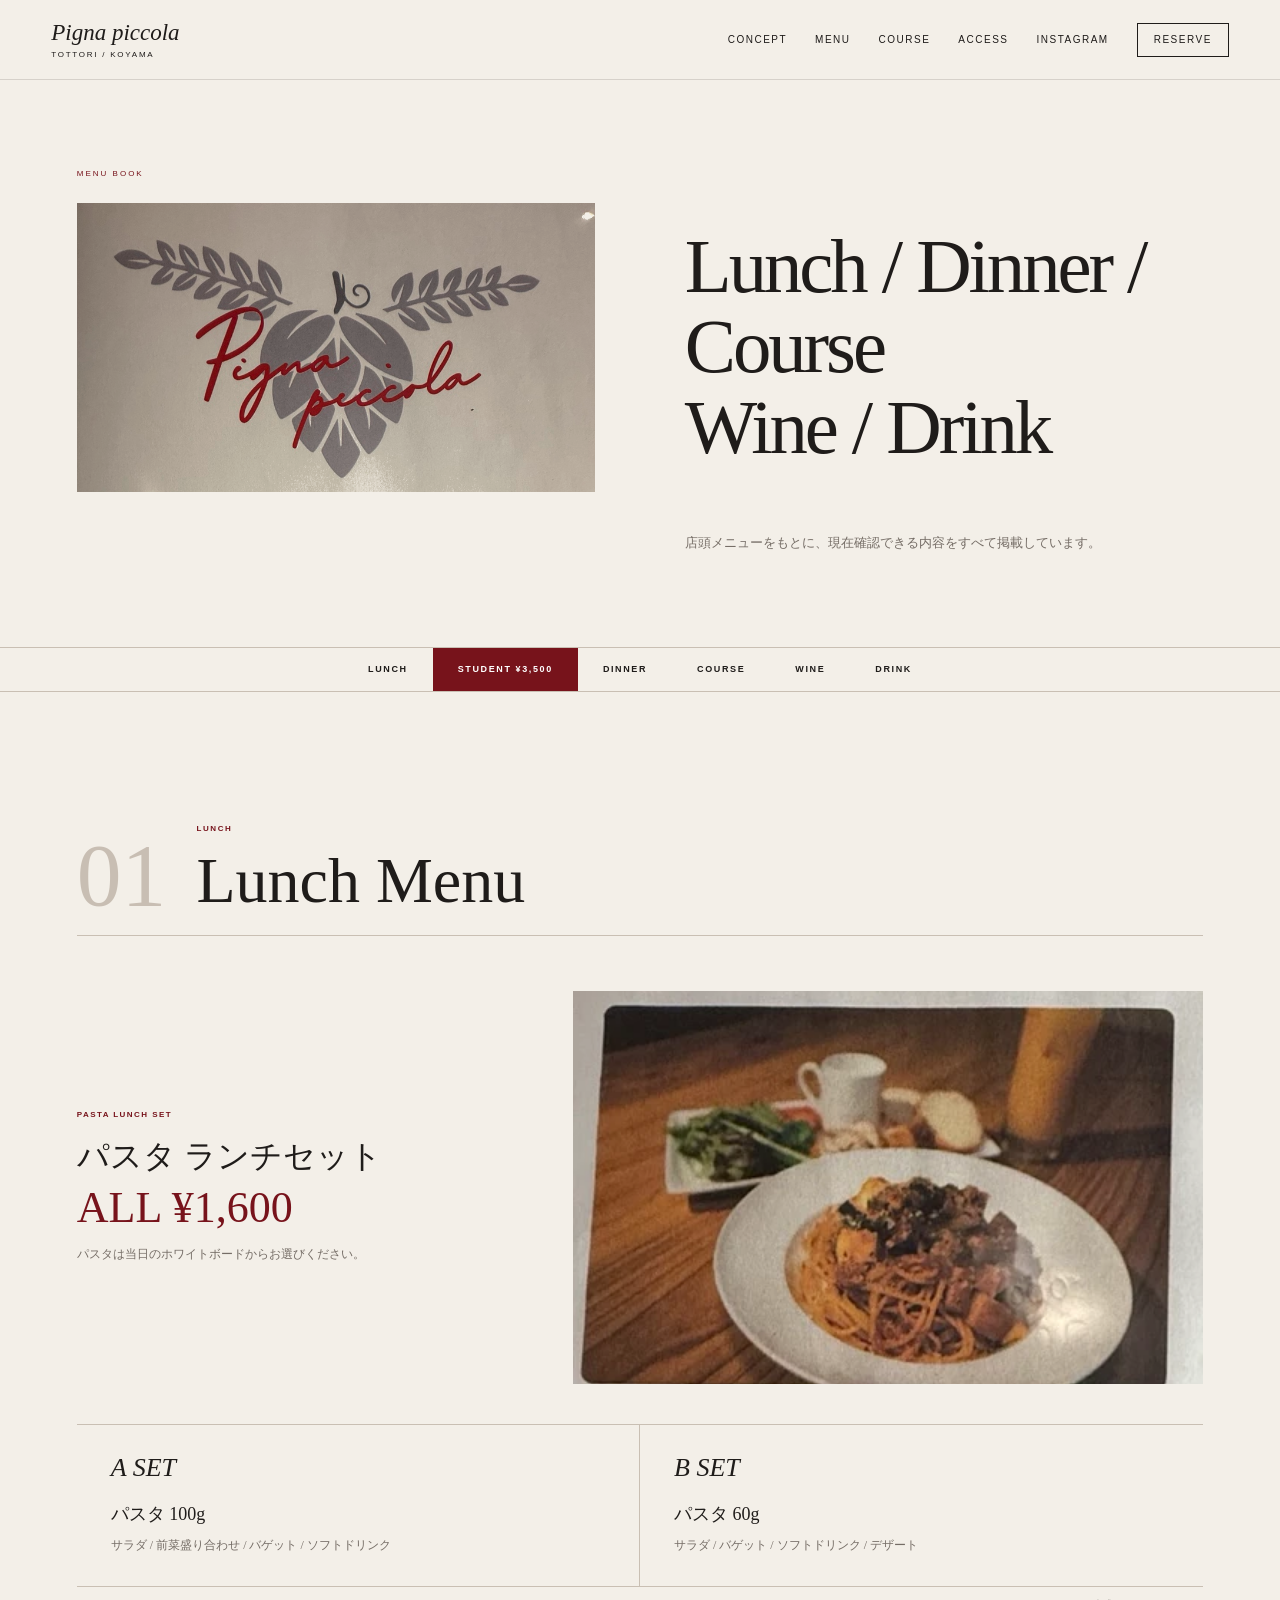
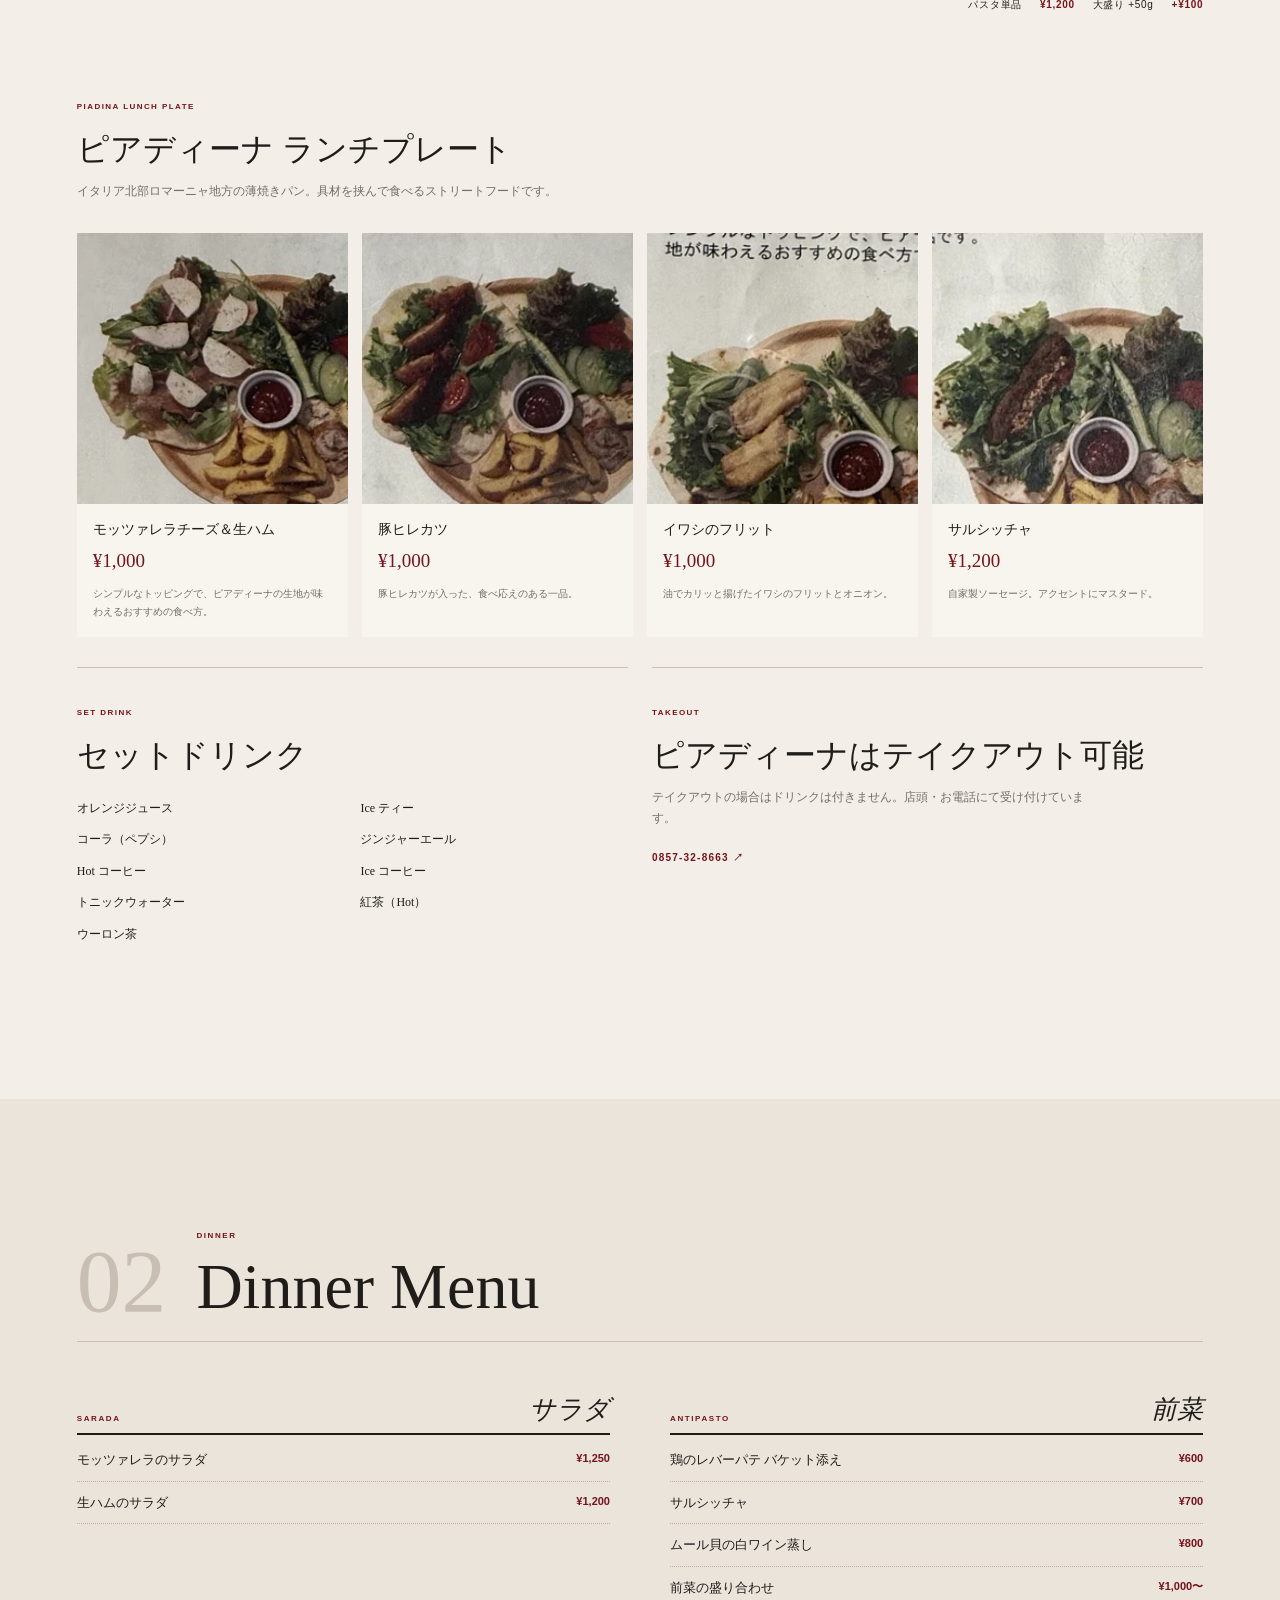
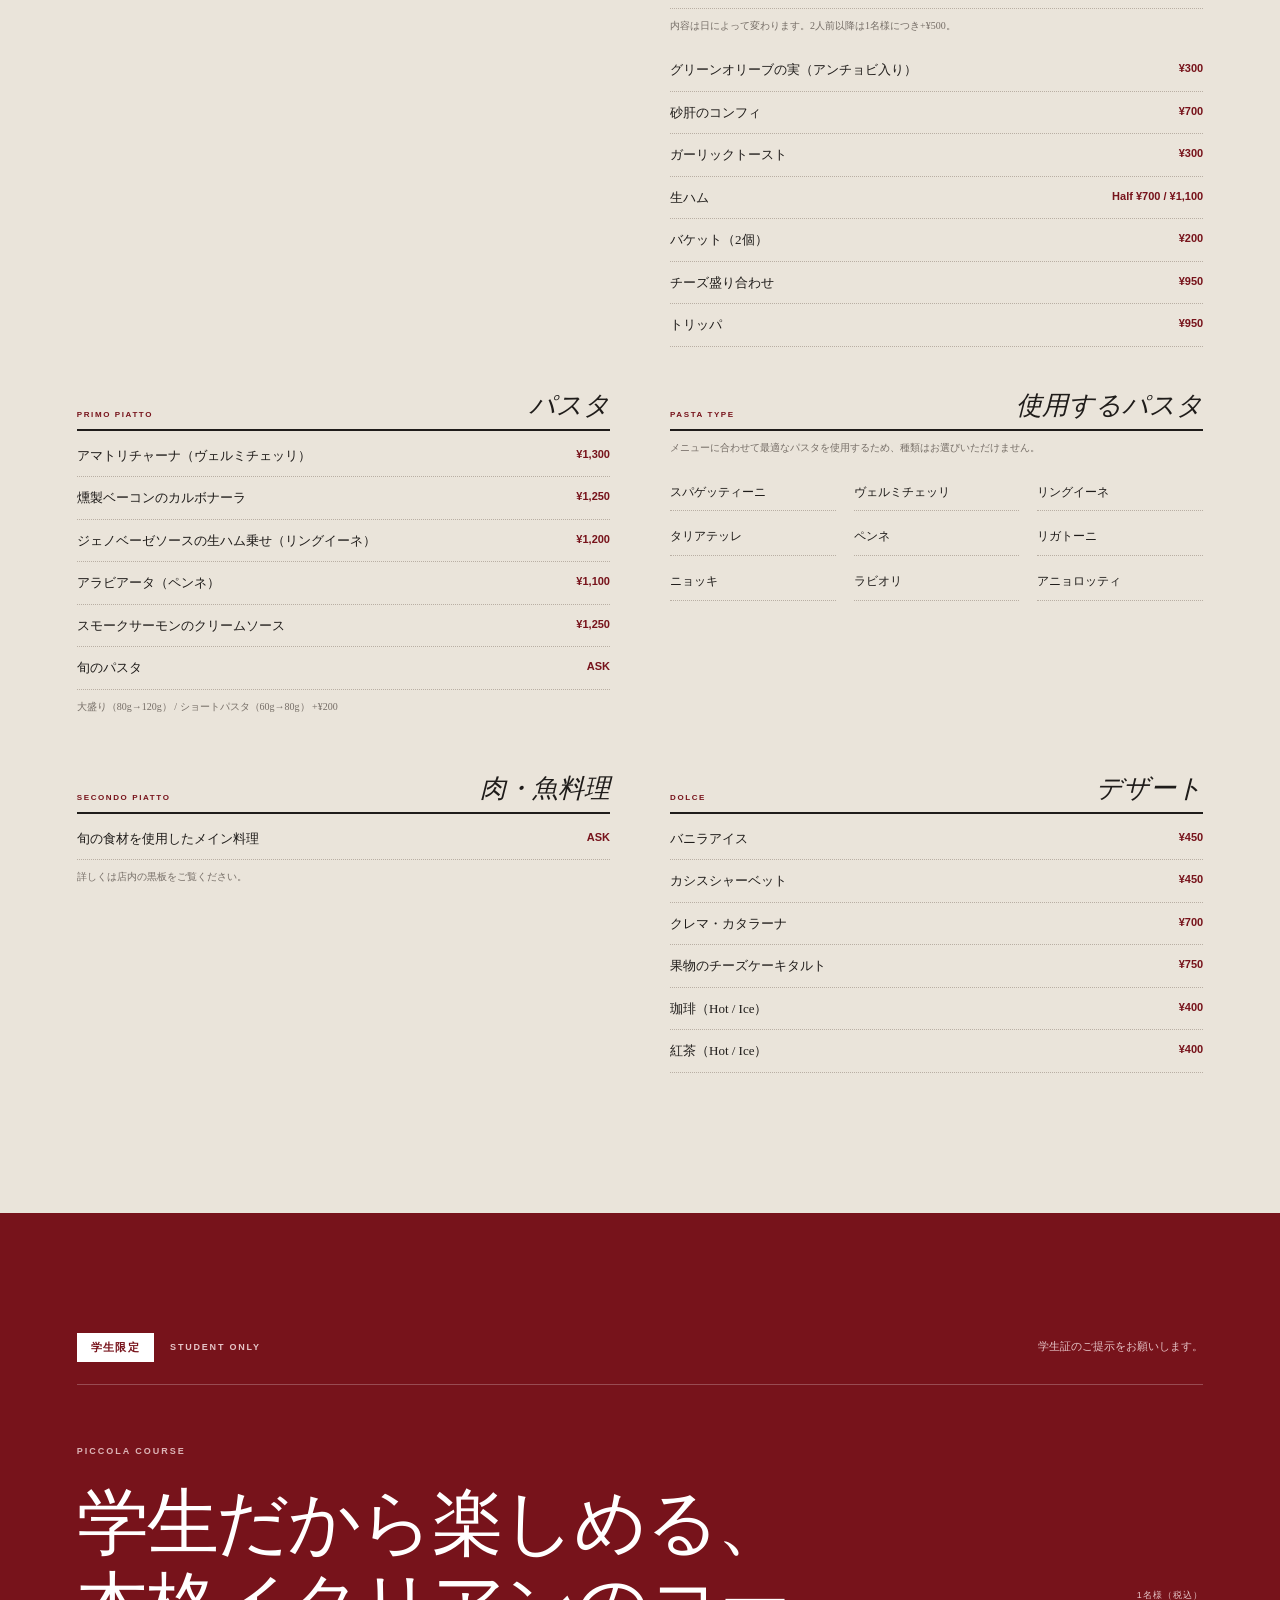
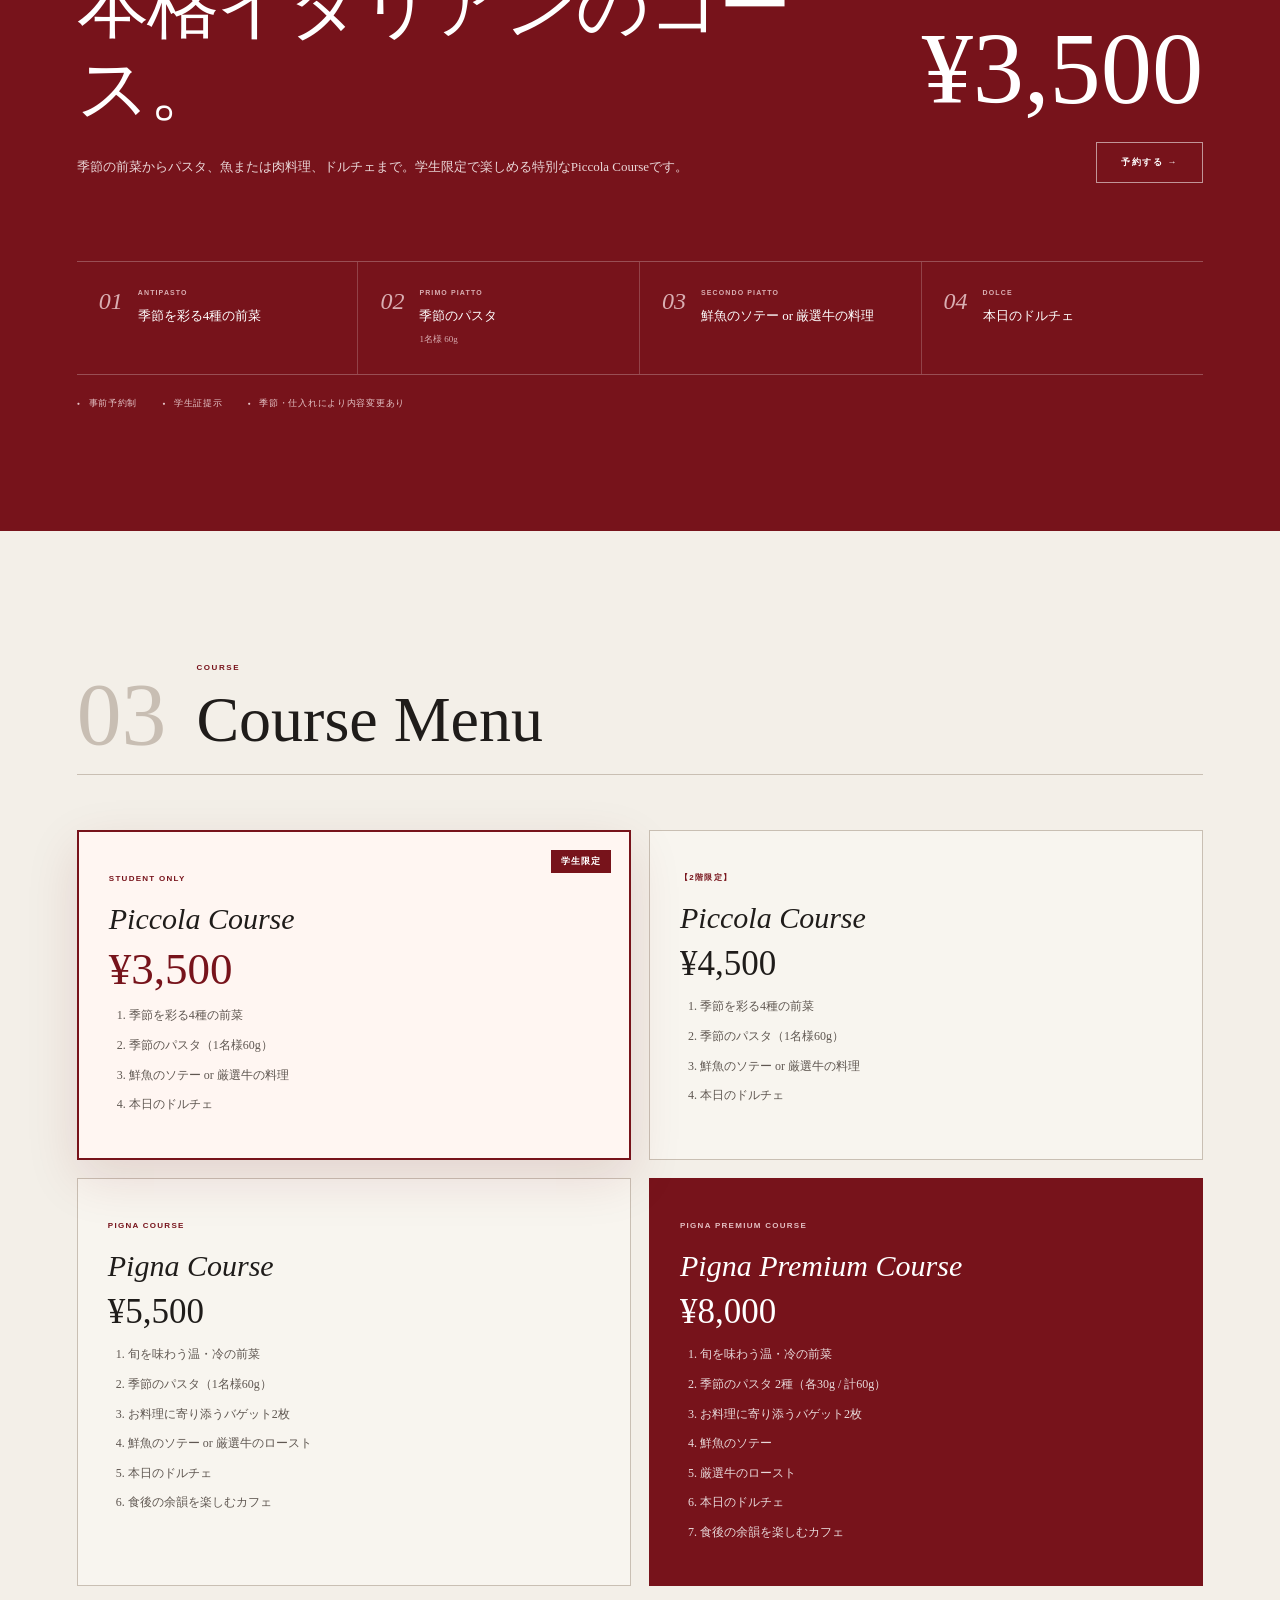
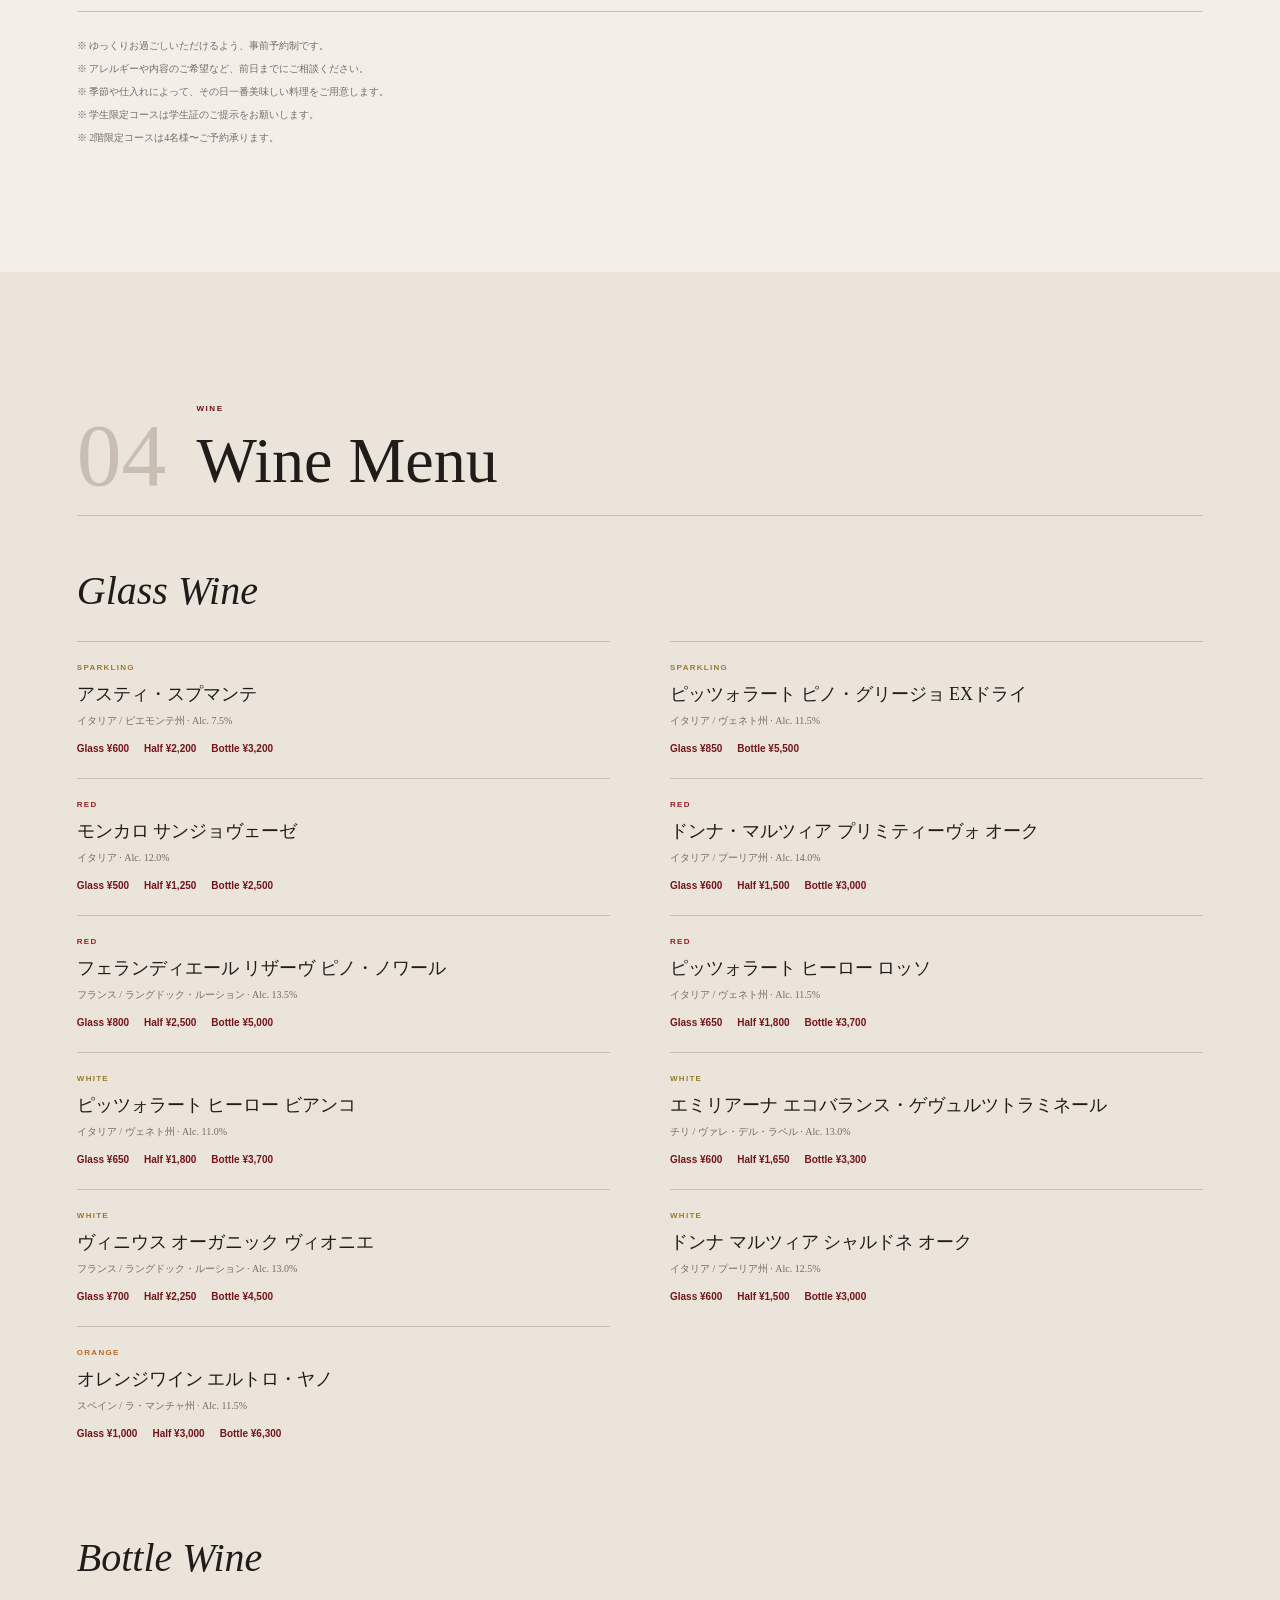
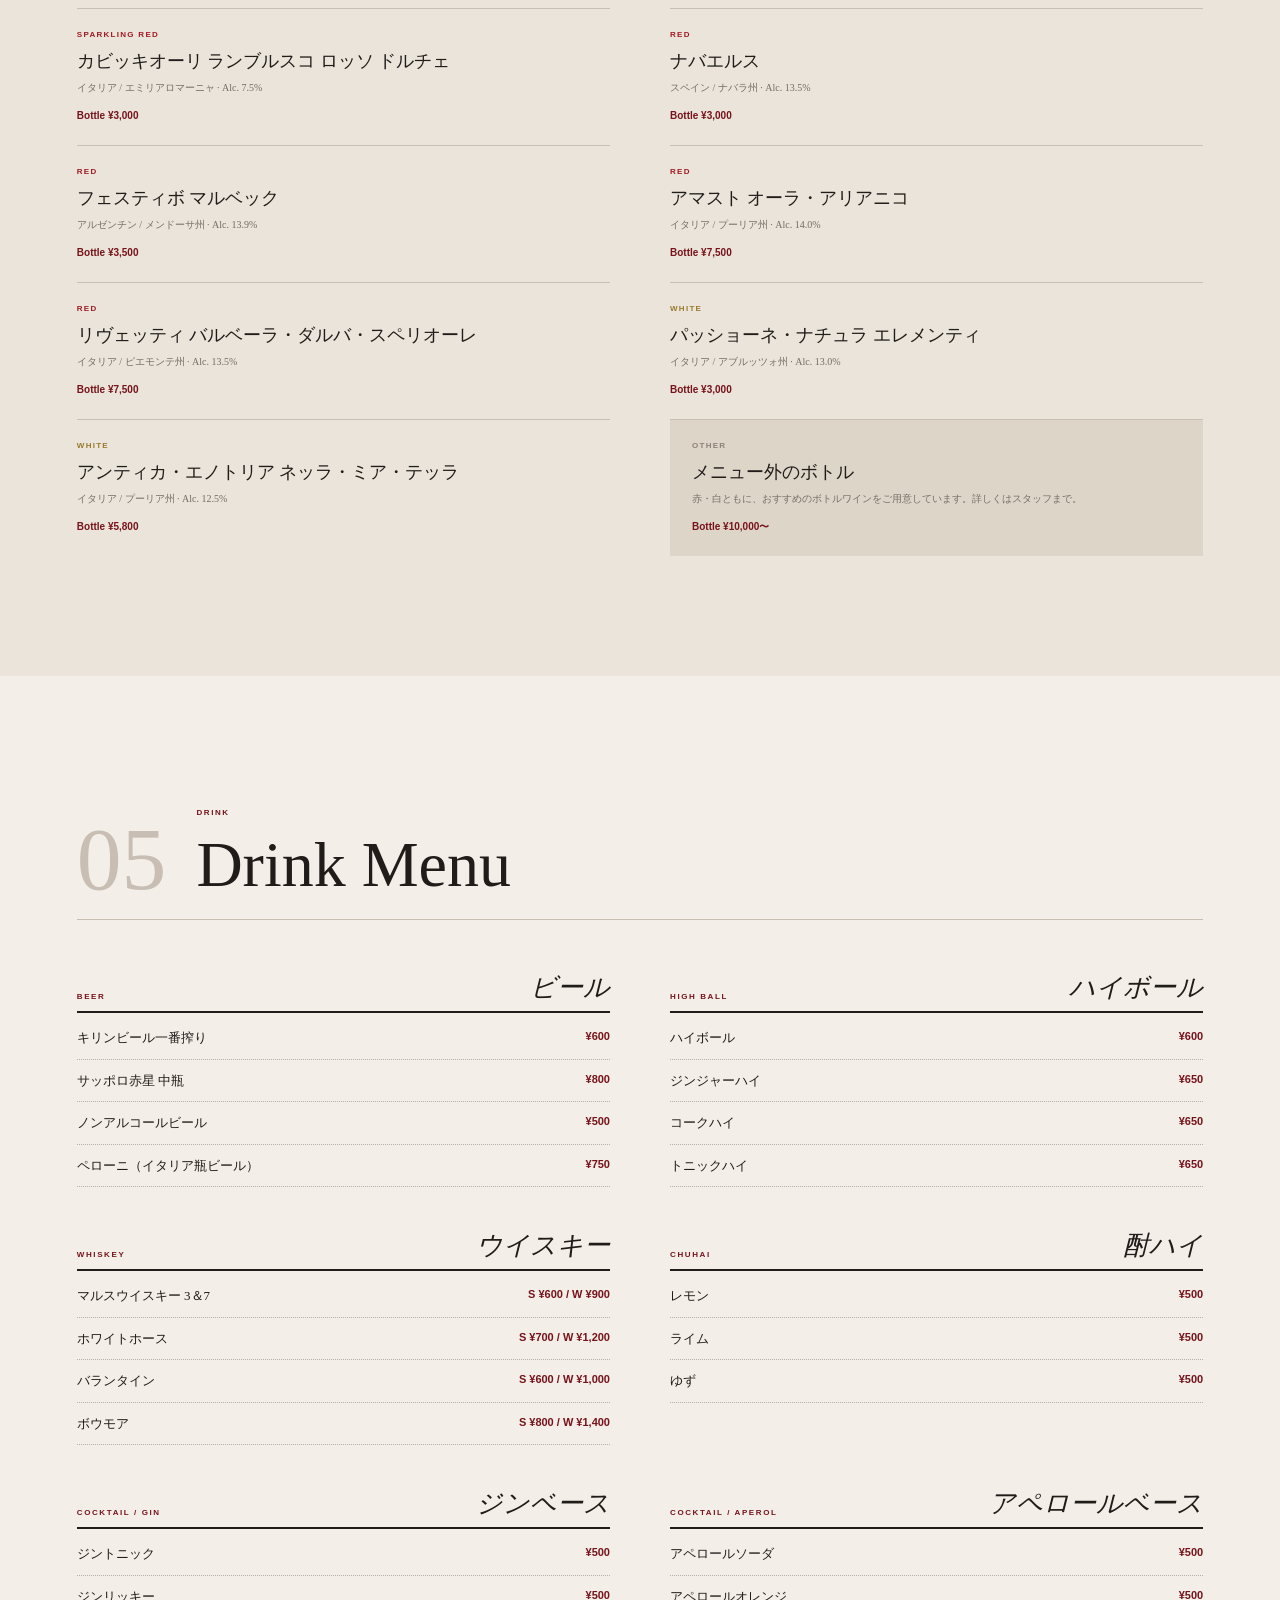
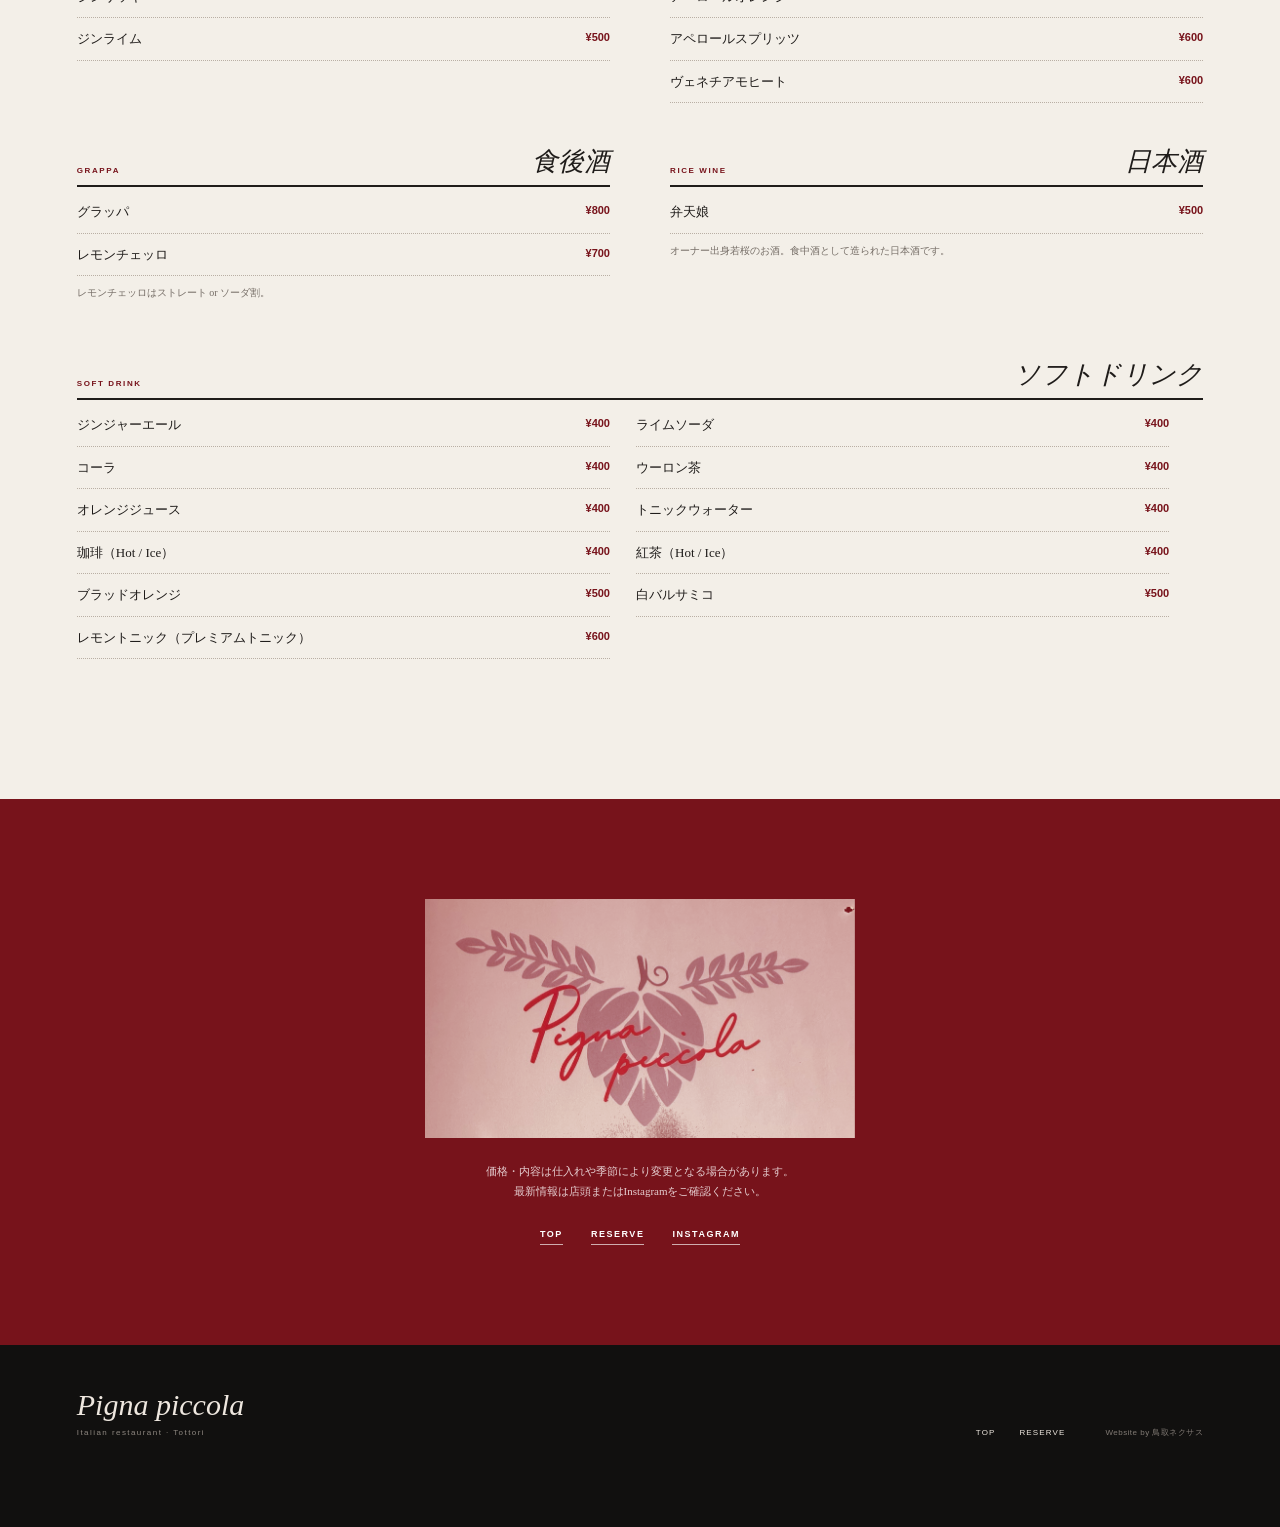
==== menu.html @ 195c4816 "学割協調" ====
<!doctype html>
<html lang="ja">
<head>
  <meta charset="utf-8">
  <meta name="viewport" content="width=device-width,initial-scale=1,viewport-fit=cover">
  <title>Menu｜Pigna piccola</title>
  <meta name="description" content="Pigna piccolaのランチ、ディナー、コース、ワイン、ドリンクメニュー。">
  <meta name="robots" content="noindex,nofollow">
  <meta name="theme-color" content="#f3efe8">
  <link rel="stylesheet" href="css/style.css">
</head>
<body class="menu-page">
  <header class="site-header solid" id="top">
    <a class="header-brand" href="index.html"><span>Pigna piccola</span><small>TOTTORI / KOYAMA</small></a>
    <button class="nav-toggle" type="button" aria-label="メニューを開く" aria-expanded="false"><span></span><span></span></button>
    <nav class="global-nav" aria-label="メインナビゲーション"><a href="index.html#concept">Concept</a><a href="menu.html">Menu</a><a href="index.html#course">Course</a><a href="index.html#access">Access</a><a href="https://www.instagram.com/pigna_piccola/" target="_blank" rel="noopener">Instagram</a><a class="nav-reserve" href="tel:0857328663">Reserve</a></nav>
  </header>

  <main>
    <section class="menu-hero">
      <div class="menu-hero-mark">MENU BOOK</div>
      <img src="images/logo-official.png" alt="Pigna piccola">
      <h1>Lunch / Dinner / Course<br>Wine / Drink</h1>
      <p>店頭メニューをもとに、現在確認できる内容をすべて掲載しています。</p>
    </section>

    <nav class="menu-jump" aria-label="メニュー内ナビゲーション">
      <a href="#lunch">Lunch</a><a href="#student-course" class="student-jump">Student ¥3,500</a><a href="#dinner">Dinner</a><a href="#course">Course</a><a href="#wine">Wine</a><a href="#drink">Drink</a>
    </nav>

    <section class="full-menu section" id="lunch">
      <div class="menu-section-title"><span>01</span><div><small>LUNCH</small><h2>Lunch Menu</h2></div></div>

      <div class="menu-feature split reveal">
        <div class="menu-feature-copy"><small>PASTA LUNCH SET</small><h3>パスタ ランチセット</h3><strong class="big-price">ALL ¥1,600</strong><p>パスタは当日のホワイトボードからお選びください。</p></div>
        <img src="images/pasta-set.webp" alt="パスタランチセット">
      </div>
      <div class="set-grid">
        <article class="set-block"><span>A SET</span><h3>パスタ 100g</h3><p>サラダ / 前菜盛り合わせ / バゲット / ソフトドリンク</p></article>
        <article class="set-block"><span>B SET</span><h3>パスタ 60g</h3><p>サラダ / バゲット / ソフトドリンク / デザート</p></article>
      </div>
      <div class="note-strip"><span>パスタ単品</span><strong>¥1,200</strong><span>大盛り +50g</span><strong>+¥100</strong></div>

      <div class="menu-subhead"><small>PIADINA LUNCH PLATE</small><h3>ピアディーナ ランチプレート</h3><p>イタリア北部ロマーニャ地方の薄焼きパン。具材を挟んで食べるストリートフードです。</p></div>
      <div class="photo-menu-grid">
        <article><img src="images/piadina-ham.webp" alt="モッツァレラチーズ＆生ハム"><div><h4>モッツァレラチーズ＆生ハム</h4><strong>¥1,000</strong><p>シンプルなトッピングで、ピアディーナの生地が味わえるおすすめの食べ方。</p></div></article>
        <article><img src="images/piadina-pork.webp" alt="豚ヒレカツ"><div><h4>豚ヒレカツ</h4><strong>¥1,000</strong><p>豚ヒレカツが入った、食べ応えのある一品。</p></div></article>
        <article><img src="images/piadina-sardine.webp" alt="イワシのフリット"><div><h4>イワシのフリット</h4><strong>¥1,000</strong><p>油でカリッと揚げたイワシのフリットとオニオン。</p></div></article>
        <article><img src="images/piadina-salsiccia.webp" alt="サルシッチャ"><div><h4>サルシッチャ</h4><strong>¥1,200</strong><p>自家製ソーセージ。アクセントにマスタード。</p></div></article>
      </div>

      <div class="menu-two-col">
        <div class="menu-list-block"><small>SET DRINK</small><h3>セットドリンク</h3><ul class="plain-list"><li>オレンジジュース</li><li>コーラ（ペプシ）</li><li>Hot コーヒー</li><li>トニックウォーター</li><li>ウーロン茶</li><li>Ice ティー</li><li>ジンジャーエール</li><li>Ice コーヒー</li><li>紅茶（Hot）</li></ul></div>
        <div class="menu-note-card"><small>TAKEOUT</small><h3>ピアディーナはテイクアウト可能</h3><p>テイクアウトの場合はドリンクは付きません。店頭・お電話にて受け付けています。</p><a href="tel:0857328663">0857-32-8663 ↗</a></div>
      </div>
    </section>

    <section class="full-menu section paper-alt" id="dinner">
      <div class="menu-section-title"><span>02</span><div><small>DINNER</small><h2>Dinner Menu</h2></div></div>

      <div class="menu-columns-pro">
        <section class="category"><div class="category-head"><small>SARADA</small><h3>サラダ</h3></div><div class="menu-line"><span>モッツァレラのサラダ</span><b>¥1,250</b></div><div class="menu-line"><span>生ハムのサラダ</span><b>¥1,200</b></div></section>
        <section class="category"><div class="category-head"><small>ANTIPASTO</small><h3>前菜</h3></div><div class="menu-line"><span>鶏のレバーパテ バケット添え</span><b>¥600</b></div><div class="menu-line"><span>サルシッチャ</span><b>¥700</b></div><div class="menu-line"><span>ムール貝の白ワイン蒸し</span><b>¥800</b></div><div class="menu-line"><span>前菜の盛り合わせ</span><b>¥1,000〜</b></div><p class="tiny-note">内容は日によって変わります。2人前以降は1名様につき+¥500。</p><div class="menu-line"><span>グリーンオリーブの実（アンチョビ入り）</span><b>¥300</b></div><div class="menu-line"><span>砂肝のコンフィ</span><b>¥700</b></div><div class="menu-line"><span>ガーリックトースト</span><b>¥300</b></div><div class="menu-line"><span>生ハム</span><b>Half ¥700 / ¥1,100</b></div><div class="menu-line"><span>バケット（2個）</span><b>¥200</b></div><div class="menu-line"><span>チーズ盛り合わせ</span><b>¥950</b></div><div class="menu-line"><span>トリッパ</span><b>¥950</b></div></section>
        <section class="category"><div class="category-head"><small>PRIMO PIATTO</small><h3>パスタ</h3></div><div class="menu-line"><span>アマトリチャーナ（ヴェルミチェッリ）</span><b>¥1,300</b></div><div class="menu-line"><span>燻製ベーコンのカルボナーラ</span><b>¥1,250</b></div><div class="menu-line"><span>ジェノベーゼソースの生ハム乗せ（リングイーネ）</span><b>¥1,200</b></div><div class="menu-line"><span>アラビアータ（ペンネ）</span><b>¥1,100</b></div><div class="menu-line"><span>スモークサーモンのクリームソース</span><b>¥1,250</b></div><div class="menu-line"><span>旬のパスタ</span><b>ASK</b></div><p class="tiny-note">大盛り（80g→120g） / ショートパスタ（60g→80g） +¥200</p></section>
        <section class="category"><div class="category-head"><small>PASTA TYPE</small><h3>使用するパスタ</h3></div><p class="tiny-note">メニューに合わせて最適なパスタを使用するため、種類はお選びいただけません。</p><ul class="pasta-types"><li>スパゲッティーニ</li><li>ヴェルミチェッリ</li><li>リングイーネ</li><li>タリアテッレ</li><li>ペンネ</li><li>リガトーニ</li><li>ニョッキ</li><li>ラビオリ</li><li>アニョロッティ</li></ul></section>
        <section class="category"><div class="category-head"><small>SECONDO PIATTO</small><h3>肉・魚料理</h3></div><div class="menu-line"><span>旬の食材を使用したメイン料理</span><b>ASK</b></div><p class="tiny-note">詳しくは店内の黒板をご覧ください。</p></section>
        <section class="category"><div class="category-head"><small>DOLCE</small><h3>デザート</h3></div><div class="menu-line"><span>バニラアイス</span><b>¥450</b></div><div class="menu-line"><span>カシスシャーベット</span><b>¥450</b></div><div class="menu-line"><span>クレマ・カタラーナ</span><b>¥700</b></div><div class="menu-line"><span>果物のチーズケーキタルト</span><b>¥750</b></div><div class="menu-line"><span>珈琲（Hot / Ice）</span><b>¥400</b></div><div class="menu-line"><span>紅茶（Hot / Ice）</span><b>¥400</b></div></section>
      </div>
    </section>


    <section class="student-course-feature section" id="student-course">
      <div class="student-course-feature-inner reveal">
        <div class="student-course-feature-top">
          <div>
            <span class="student-pill">学生限定</span>
            <small>STUDENT ONLY</small>
          </div>
          <p>学生証のご提示をお願いします。</p>
        </div>
        <div class="student-course-feature-grid">
          <div class="student-course-feature-copy">
            <span class="eyebrow light">PICCOLA COURSE</span>
            <h2>学生だから楽しめる、<br>本格イタリアンのコース。</h2>
            <p>季節の前菜からパスタ、魚または肉料理、ドルチェまで。学生限定で楽しめる特別なPiccola Courseです。</p>
          </div>
          <div class="student-course-feature-price">
            <small>1名様（税込）</small>
            <strong>¥3,500</strong>
            <a href="tel:0857328663">予約する →</a>
          </div>
        </div>
        <ol class="student-course-flow">
          <li><span>01</span><div><small>ANTIPASTO</small><strong>季節を彩る4種の前菜</strong></div></li>
          <li><span>02</span><div><small>PRIMO PIATTO</small><strong>季節のパスタ</strong><em>1名様 60g</em></div></li>
          <li><span>03</span><div><small>SECONDO PIATTO</small><strong>鮮魚のソテー or 厳選牛の料理</strong></div></li>
          <li><span>04</span><div><small>DOLCE</small><strong>本日のドルチェ</strong></div></li>
        </ol>
        <div class="student-course-feature-note">
          <span>事前予約制</span><span>学生証提示</span><span>季節・仕入れにより内容変更あり</span>
        </div>
      </div>
    </section>

    <section class="full-menu section" id="course">
      <div class="menu-section-title"><span>03</span><div><small>COURSE</small><h2>Course Menu</h2></div></div>
      <div class="course-menu-grid">
        <article class="student-course-card"><div class="student-card-badge">学生限定</div><small>STUDENT ONLY</small><h3>Piccola Course</h3><strong>¥3,500</strong><ol><li>季節を彩る4種の前菜</li><li>季節のパスタ（1名様60g）</li><li>鮮魚のソテー or 厳選牛の料理</li><li>本日のドルチェ</li></ol></article>
        <article><small>【2階限定】</small><h3>Piccola Course</h3><strong>¥4,500</strong><ol><li>季節を彩る4種の前菜</li><li>季節のパスタ（1名様60g）</li><li>鮮魚のソテー or 厳選牛の料理</li><li>本日のドルチェ</li></ol></article>
        <article><small>PIGNA COURSE</small><h3>Pigna Course</h3><strong>¥5,500</strong><ol><li>旬を味わう温・冷の前菜</li><li>季節のパスタ（1名様60g）</li><li>お料理に寄り添うバゲット2枚</li><li>鮮魚のソテー or 厳選牛のロースト</li><li>本日のドルチェ</li><li>食後の余韻を楽しむカフェ</li></ol></article>
        <article class="premium"><small>PIGNA PREMIUM COURSE</small><h3>Pigna Premium Course</h3><strong>¥8,000</strong><ol><li>旬を味わう温・冷の前菜</li><li>季節のパスタ 2種（各30g / 計60g）</li><li>お料理に寄り添うバゲット2枚</li><li>鮮魚のソテー</li><li>厳選牛のロースト</li><li>本日のドルチェ</li><li>食後の余韻を楽しむカフェ</li></ol></article>
      </div>
      <div class="course-rules"><p>※ ゆっくりお過ごしいただけるよう、事前予約制です。</p><p>※ アレルギーや内容のご希望など、前日までにご相談ください。</p><p>※ 季節や仕入れによって、その日一番美味しい料理をご用意します。</p><p>※ 学生限定コースは学生証のご提示をお願いします。</p><p>※ 2階限定コースは4名様〜ご予約承ります。</p></div>
    </section>

    <section class="full-menu section paper-alt" id="wine">
      <div class="menu-section-title"><span>04</span><div><small>WINE</small><h2>Wine Menu</h2></div></div>
      <h3 class="major-subtitle">Glass Wine</h3>
      <div class="wine-grid">
        <article class="wine-item"><div class="wine-type sparkling">SPARKLING</div><h4>アスティ・スプマンテ</h4><p>イタリア / ピエモンテ州 · Alc. 7.5%</p><div class="wine-price"><span>Glass ¥600</span><span>Half ¥2,200</span><span>Bottle ¥3,200</span></div></article>
        <article class="wine-item"><div class="wine-type sparkling">SPARKLING</div><h4>ピッツォラート ピノ・グリージョ EXドライ</h4><p>イタリア / ヴェネト州 · Alc. 11.5%</p><div class="wine-price"><span>Glass ¥850</span><span>Bottle ¥5,500</span></div></article>
        <article class="wine-item"><div class="wine-type red">RED</div><h4>モンカロ サンジョヴェーゼ</h4><p>イタリア · Alc. 12.0%</p><div class="wine-price"><span>Glass ¥500</span><span>Half ¥1,250</span><span>Bottle ¥2,500</span></div></article>
        <article class="wine-item"><div class="wine-type red">RED</div><h4>ドンナ・マルツィア プリミティーヴォ オーク</h4><p>イタリア / プーリア州 · Alc. 14.0%</p><div class="wine-price"><span>Glass ¥600</span><span>Half ¥1,500</span><span>Bottle ¥3,000</span></div></article>
        <article class="wine-item"><div class="wine-type red">RED</div><h4>フェランディエール リザーヴ ピノ・ノワール</h4><p>フランス / ラングドック・ルーション · Alc. 13.5%</p><div class="wine-price"><span>Glass ¥800</span><span>Half ¥2,500</span><span>Bottle ¥5,000</span></div></article>
        <article class="wine-item"><div class="wine-type red">RED</div><h4>ピッツォラート ヒーロー ロッソ</h4><p>イタリア / ヴェネト州 · Alc. 11.5%</p><div class="wine-price"><span>Glass ¥650</span><span>Half ¥1,800</span><span>Bottle ¥3,700</span></div></article>
        <article class="wine-item"><div class="wine-type white">WHITE</div><h4>ピッツォラート ヒーロー ビアンコ</h4><p>イタリア / ヴェネト州 · Alc. 11.0%</p><div class="wine-price"><span>Glass ¥650</span><span>Half ¥1,800</span><span>Bottle ¥3,700</span></div></article>
        <article class="wine-item"><div class="wine-type white">WHITE</div><h4>エミリアーナ エコバランス・ゲヴュルツトラミネール</h4><p>チリ / ヴァレ・デル・ラペル · Alc. 13.0%</p><div class="wine-price"><span>Glass ¥600</span><span>Half ¥1,650</span><span>Bottle ¥3,300</span></div></article>
        <article class="wine-item"><div class="wine-type white">WHITE</div><h4>ヴィニウス オーガニック ヴィオニエ</h4><p>フランス / ラングドック・ルーション · Alc. 13.0%</p><div class="wine-price"><span>Glass ¥700</span><span>Half ¥2,250</span><span>Bottle ¥4,500</span></div></article>
        <article class="wine-item"><div class="wine-type white">WHITE</div><h4>ドンナ マルツィア シャルドネ オーク</h4><p>イタリア / プーリア州 · Alc. 12.5%</p><div class="wine-price"><span>Glass ¥600</span><span>Half ¥1,500</span><span>Bottle ¥3,000</span></div></article>
        <article class="wine-item"><div class="wine-type orange">ORANGE</div><h4>オレンジワイン エルトロ・ヤノ</h4><p>スペイン / ラ・マンチャ州 · Alc. 11.5%</p><div class="wine-price"><span>Glass ¥1,000</span><span>Half ¥3,000</span><span>Bottle ¥6,300</span></div></article>
      </div>

      <h3 class="major-subtitle bottle-title">Bottle Wine</h3>
      <div class="wine-grid bottle-grid">
        <article class="wine-item"><div class="wine-type sparkling-red">SPARKLING RED</div><h4>カビッキオーリ ランブルスコ ロッソ ドルチェ</h4><p>イタリア / エミリアロマーニャ · Alc. 7.5%</p><div class="wine-price"><span>Bottle ¥3,000</span></div></article>
        <article class="wine-item"><div class="wine-type red">RED</div><h4>ナバエルス</h4><p>スペイン / ナバラ州 · Alc. 13.5%</p><div class="wine-price"><span>Bottle ¥3,000</span></div></article>
        <article class="wine-item"><div class="wine-type red">RED</div><h4>フェスティボ マルベック</h4><p>アルゼンチン / メンドーサ州 · Alc. 13.9%</p><div class="wine-price"><span>Bottle ¥3,500</span></div></article>
        <article class="wine-item"><div class="wine-type red">RED</div><h4>アマスト オーラ・アリアニコ</h4><p>イタリア / プーリア州 · Alc. 14.0%</p><div class="wine-price"><span>Bottle ¥7,500</span></div></article>
        <article class="wine-item"><div class="wine-type red">RED</div><h4>リヴェッティ バルベーラ・ダルバ・スペリオーレ</h4><p>イタリア / ピエモンテ州 · Alc. 13.5%</p><div class="wine-price"><span>Bottle ¥7,500</span></div></article>
        <article class="wine-item"><div class="wine-type white">WHITE</div><h4>パッショーネ・ナチュラ エレメンティ</h4><p>イタリア / アブルッツォ州 · Alc. 13.0%</p><div class="wine-price"><span>Bottle ¥3,000</span></div></article>
        <article class="wine-item"><div class="wine-type white">WHITE</div><h4>アンティカ・エノトリア ネッラ・ミア・テッラ</h4><p>イタリア / プーリア州 · Alc. 12.5%</p><div class="wine-price"><span>Bottle ¥5,800</span></div></article>
        <article class="wine-item special"><div class="wine-type">OTHER</div><h4>メニュー外のボトル</h4><p>赤・白ともに、おすすめのボトルワインをご用意しています。詳しくはスタッフまで。</p><div class="wine-price"><span>Bottle ¥10,000〜</span></div></article>
      </div>
    </section>

    <section class="full-menu section" id="drink">
      <div class="menu-section-title"><span>05</span><div><small>DRINK</small><h2>Drink Menu</h2></div></div>
      <div class="drink-grid">
        <section class="category"><div class="category-head"><small>BEER</small><h3>ビール</h3></div><div class="menu-line"><span>キリンビール一番搾り</span><b>¥600</b></div><div class="menu-line"><span>サッポロ赤星 中瓶</span><b>¥800</b></div><div class="menu-line"><span>ノンアルコールビール</span><b>¥500</b></div><div class="menu-line"><span>ペローニ（イタリア瓶ビール）</span><b>¥750</b></div></section>
        <section class="category"><div class="category-head"><small>HIGH BALL</small><h3>ハイボール</h3></div><div class="menu-line"><span>ハイボール</span><b>¥600</b></div><div class="menu-line"><span>ジンジャーハイ</span><b>¥650</b></div><div class="menu-line"><span>コークハイ</span><b>¥650</b></div><div class="menu-line"><span>トニックハイ</span><b>¥650</b></div></section>
        <section class="category"><div class="category-head"><small>WHISKEY</small><h3>ウイスキー</h3></div><div class="menu-line"><span>マルスウイスキー 3＆7</span><b>S ¥600 / W ¥900</b></div><div class="menu-line"><span>ホワイトホース</span><b>S ¥700 / W ¥1,200</b></div><div class="menu-line"><span>バランタイン</span><b>S ¥600 / W ¥1,000</b></div><div class="menu-line"><span>ボウモア</span><b>S ¥800 / W ¥1,400</b></div></section>
        <section class="category"><div class="category-head"><small>CHUHAI</small><h3>酎ハイ</h3></div><div class="menu-line"><span>レモン</span><b>¥500</b></div><div class="menu-line"><span>ライム</span><b>¥500</b></div><div class="menu-line"><span>ゆず</span><b>¥500</b></div></section>
        <section class="category"><div class="category-head"><small>COCKTAIL / GIN</small><h3>ジンベース</h3></div><div class="menu-line"><span>ジントニック</span><b>¥500</b></div><div class="menu-line"><span>ジンリッキー</span><b>¥500</b></div><div class="menu-line"><span>ジンライム</span><b>¥500</b></div></section>
        <section class="category"><div class="category-head"><small>COCKTAIL / APEROL</small><h3>アペロールベース</h3></div><div class="menu-line"><span>アペロールソーダ</span><b>¥500</b></div><div class="menu-line"><span>アペロールオレンジ</span><b>¥500</b></div><div class="menu-line"><span>アペロールスプリッツ</span><b>¥600</b></div><div class="menu-line"><span>ヴェネチアモヒート</span><b>¥600</b></div></section>
        <section class="category"><div class="category-head"><small>GRAPPA</small><h3>食後酒</h3></div><div class="menu-line"><span>グラッパ</span><b>¥800</b></div><div class="menu-line"><span>レモンチェッロ</span><b>¥700</b></div><p class="tiny-note">レモンチェッロはストレート or ソーダ割。</p></section>
        <section class="category"><div class="category-head"><small>RICE WINE</small><h3>日本酒</h3></div><div class="menu-line"><span>弁天娘</span><b>¥500</b></div><p class="tiny-note">オーナー出身若桜のお酒。食中酒として造られた日本酒です。</p></section>
        <section class="category soft"><div class="category-head"><small>SOFT DRINK</small><h3>ソフトドリンク</h3></div><div class="menu-line"><span>ジンジャーエール</span><b>¥400</b></div><div class="menu-line"><span>ライムソーダ</span><b>¥400</b></div><div class="menu-line"><span>コーラ</span><b>¥400</b></div><div class="menu-line"><span>ウーロン茶</span><b>¥400</b></div><div class="menu-line"><span>オレンジジュース</span><b>¥400</b></div><div class="menu-line"><span>トニックウォーター</span><b>¥400</b></div><div class="menu-line"><span>珈琲（Hot / Ice）</span><b>¥400</b></div><div class="menu-line"><span>紅茶（Hot / Ice）</span><b>¥400</b></div><div class="menu-line"><span>ブラッドオレンジ</span><b>¥500</b></div><div class="menu-line"><span>白バルサミコ</span><b>¥500</b></div><div class="menu-line"><span>レモントニック（プレミアムトニック）</span><b>¥600</b></div></section>
      </div>
    </section>

    <section class="menu-end"><img src="images/logo-official.png" alt="Pigna piccola"><p>価格・内容は仕入れや季節により変更となる場合があります。<br>最新情報は店頭またはInstagramをご確認ください。</p><div><a href="index.html">TOP</a><a href="tel:0857328663">RESERVE</a><a href="https://www.instagram.com/pigna_piccola/" target="_blank" rel="noopener">INSTAGRAM</a></div></section>
  </main>

  <footer class="site-footer"><div><strong>Pigna piccola</strong><small>Italian restaurant · Tottori</small></div><div class="footer-links"><a href="index.html">Top</a><a href="tel:0857328663">Reserve</a></div><p>Website by 鳥取ネクサス</p></footer>
  <div class="mobile-actions"><a href="index.html">TOP</a><a href="https://www.instagram.com/pigna_piccola/" target="_blank" rel="noopener">INSTAGRAM</a><a class="mobile-call" href="tel:0857328663">予約</a></div>
  <script src="js/main.js"></script>
</body>
</html>
---- css/style.css ----
:root{--paper:#f3efe8;--paper2:#e9e3d9;--ink:#1f1c1a;--muted:#756d66;--wine:#77131b;--red:#9e1721;--line:#c9bfb3;--dark:#171514;--cream:#f6f1e9;--sans:Arial,"Hiragino Kaku Gothic ProN","Yu Gothic",sans-serif;--serif:"Bodoni 72","Didot","Times New Roman","Yu Mincho","Hiragino Mincho ProN",serif}*{box-sizing:border-box}html{scroll-behavior:smooth}body{margin:0;background:var(--paper);color:var(--ink);font-family:"Yu Mincho","Hiragino Mincho ProN",serif;line-height:1.8;overflow-x:hidden}body.menu-page{background:var(--paper)}a{color:inherit}img{display:block;max-width:100%}.site-header{position:fixed;z-index:100;top:0;left:0;right:0;height:80px;padding:0 clamp(20px,4vw,60px);display:flex;align-items:center;justify-content:space-between;color:#fff;border-bottom:1px solid rgba(255,255,255,.22);transition:.3s;background:linear-gradient(to bottom,rgba(0,0,0,.35),transparent)}.site-header.scrolled,.site-header.solid{background:rgba(243,239,232,.95);backdrop-filter:blur(12px);color:var(--ink);border-color:rgba(50,40,35,.15)}.header-brand{text-decoration:none;display:flex;flex-direction:column;line-height:1}.header-brand span{font:italic 23px/1 var(--serif)}.header-brand small{font:8px/1 var(--sans);letter-spacing:.22em;margin-top:7px}.global-nav{display:flex;gap:28px;align-items:center;font:10px/1 var(--sans);letter-spacing:.15em;text-transform:uppercase}.global-nav a{text-decoration:none}.nav-reserve{border:1px solid currentColor;padding:11px 16px}.nav-toggle{display:none;border:0;background:none;width:42px;height:42px}.nav-toggle span{display:block;width:23px;height:1px;background:currentColor;margin:7px auto}.hero{height:100svh;min-height:700px;position:relative;display:grid;place-items:center;overflow:hidden;background:#111;color:#fff}.hero-photo,.hero-shade{position:absolute;inset:0}.hero-photo img{width:100%;height:100%;object-fit:cover;filter:saturate(.72) contrast(1.03);transform:scale(1.04)}.hero-shade{background:linear-gradient(90deg,rgba(20,14,12,.58),rgba(20,14,12,.12) 45%,rgba(20,14,12,.38)),linear-gradient(0deg,rgba(17,13,12,.48),transparent 55%)}.hero-center{position:relative;z-index:2;width:min(780px,78vw);text-align:center}.official-logo{width:min(620px,82vw);margin:0 auto 12px;filter:drop-shadow(0 15px 35px rgba(0,0,0,.25));mix-blend-mode:screen}.hero-kicker{font-size:15px;letter-spacing:.12em;margin:10px 0 34px;text-shadow:0 2px 20px rgba(0,0,0,.3)}.hero-actions{display:flex;justify-content:center;gap:30px}.hero-meta{position:absolute;z-index:2;bottom:36px;font:9px/1.65 var(--sans);letter-spacing:.2em}.hero-meta-left{left:4vw}.hero-meta-right{right:4vw;text-align:right}.scroll-mark{position:absolute;z-index:3;bottom:31px;left:50%;width:22px;height:34px;border:1px solid rgba(255,255,255,.55);border-radius:20px}.scroll-mark span{position:absolute;width:3px;height:3px;background:#fff;border-radius:50%;left:9px;top:8px;animation:dot 1.8s infinite}@keyframes dot{0%{transform:translateY(0);opacity:1}70%{transform:translateY(13px);opacity:.15}100%{opacity:0}}.text-link{font:700 10px/1 var(--sans);letter-spacing:.18em;text-decoration:none;border-bottom:1px solid currentColor;padding-bottom:6px;display:inline-flex;gap:15px;align-items:center}.text-link.light{color:#fff}.text-link span{font-size:14px}.section{padding:120px clamp(22px,6vw,90px)}.section-tight{padding:0 clamp(22px,6vw,90px) 120px}.section-index{font:9px/1 var(--sans);letter-spacing:.22em;color:var(--wine);margin-bottom:44px}.section-index.light{color:#c89da0}.editorial{display:grid;grid-template-columns:1.15fr .85fr;column-gap:8vw;background:var(--paper)}.editorial .section-index{grid-column:1/-1}.jp-label{font-size:13px;color:var(--wine);letter-spacing:.12em}.editorial-copy h1{font-size:clamp(46px,6.6vw,98px);font-weight:400;line-height:1.18;letter-spacing:-.035em;margin:22px 0}.editorial-text{padding-top:54px;border-top:1px solid var(--line);font-size:15px;color:#4d4742}.editorial-text p{margin:0 0 26px}.image-story-grid{display:grid;grid-template-columns:1.2fr .72fr;grid-template-rows:auto auto;gap:32px 7vw;align-items:end}.story-large{grid-row:1/3;margin:0;position:relative}.story-large img{width:100%;aspect-ratio:4/5;object-fit:cover}.story-small{margin:0;width:78%;justify-self:end}.story-small img{width:100%;aspect-ratio:1;object-fit:cover}.story-large figcaption,.story-small figcaption{font:8px/1 var(--sans);letter-spacing:.18em;margin-top:10px;color:var(--muted)}.story-copy{align-self:center;padding:30px 0}.eyebrow{font:700 9px/1 var(--sans);letter-spacing:.22em;color:var(--wine)}.eyebrow.light{color:#dcb4b6}.story-copy h2,.night-head h2,.course-intro h2,.access-main h2,.menu-book-inner h2{font-size:clamp(40px,5.4vw,78px);font-weight:400;line-height:1.18;letter-spacing:-.03em;margin:18px 0 24px}.story-copy p,.course-intro p,.menu-book-inner p{color:#5f5852;font-size:14px;margin-bottom:26px}.night{background:var(--dark);color:#f1ebe3}.night-head{max-width:900px}.night-grid{margin:70px 0 50px;display:grid;grid-template-columns:repeat(4,1fr);border-top:1px solid #4f4844;border-bottom:1px solid #4f4844}.night-column{padding:30px 26px 34px;border-right:1px solid #4f4844}.night-column:last-child{border-right:0}.night-column span{font:italic 18px/1.2 var(--serif);color:#c99ca0}.night-column strong{display:block;font-size:22px;font-weight:400;margin:12px 0 14px}.night-column p{font-size:12px;color:#beb5ae;margin:0}.outline-link{display:inline-flex;align-items:center;justify-content:space-between;gap:70px;min-width:290px;padding:17px 18px;border:1px solid #766e67;text-decoration:none;font:700 9px/1 var(--sans);letter-spacing:.2em}.outline-link.light{border-color:#706966}.course{background:#f7f3ed}.course-intro{display:grid;grid-template-columns:1fr .75fr;column-gap:7vw;align-items:end;margin-bottom:60px}.course-intro .eyebrow,.course-intro h2{grid-column:1}.course-intro p{grid-column:2;grid-row:1/3;margin:0}.course-list{border-top:1px solid var(--line)}.course-row{display:grid;grid-template-columns:1.05fr 1.4fr auto;gap:40px;align-items:center;padding:26px 0;border-bottom:1px solid var(--line)}.course-row small{font:8px/1 var(--sans);letter-spacing:.16em;color:var(--wine)}.course-row h3{font:italic 28px/1.2 var(--serif);margin:8px 0 0;font-weight:400}.course-row p{font-size:12px;color:#625b56;margin:0}.course-row strong{font:400 27px/1 var(--serif);white-space:nowrap}.course .outline-link{margin-top:42px}.menu-book-cta{min-height:72vh;background:var(--wine);color:#fff;display:grid;place-items:center;padding:80px 22px}.menu-book-inner{text-align:center;max-width:850px}.menu-book-inner h2{font-size:clamp(52px,7.2vw,104px);margin-bottom:26px}.menu-book-inner p{color:#e7d2d3;max-width:620px;margin:0 auto 36px}.menu-book-button{display:inline-flex;gap:60px;align-items:center;border:1px solid rgba(255,255,255,.6);padding:19px 22px;color:#fff;text-decoration:none;font:700 9px/1 var(--sans);letter-spacing:.2em}.access-layout{display:grid;grid-template-columns:.8fr 1.2fr;gap:30px}.access-main{padding-right:5vw}.access-main dl{margin:45px 0 30px;border-top:1px solid var(--line)}.access-main dl div{display:grid;grid-template-columns:95px 1fr;gap:22px;padding:17px 0;border-bottom:1px solid var(--line)}.access-main dt{font:700 8px/1.5 var(--sans);letter-spacing:.16em;color:var(--wine)}.access-main dd{margin:0;font-size:13px}.access-main dd a{text-decoration:none}.access-actions{display:flex;gap:28px}.map{width:100%;height:620px;border:0;filter:grayscale(.25) contrast(.93)}.site-footer{background:#11100f;color:#eee7df;padding:45px clamp(22px,6vw,90px) 90px;display:grid;grid-template-columns:1fr auto auto;gap:40px;align-items:end}.site-footer>div:first-child{display:flex;flex-direction:column}.site-footer strong{font:italic 30px/1 var(--serif);font-weight:400}.site-footer small{font:8px/1 var(--sans);letter-spacing:.18em;color:#8f8881;margin-top:9px}.footer-links{display:flex;gap:24px}.footer-links a{font:8px/1 var(--sans);letter-spacing:.14em;text-decoration:none;text-transform:uppercase}.site-footer p{font:8px/1 var(--sans);letter-spacing:.06em;color:#817a74;margin:0}.mobile-actions{display:none}.reveal{opacity:0;transform:translateY(22px);transition:opacity .75s ease,transform .75s ease}.reveal.visible{opacity:1;transform:none}
/* menu page */.menu-page .site-header{color:var(--ink)}.menu-hero{padding:170px clamp(22px,6vw,90px) 80px;min-height:72vh;display:grid;grid-template-columns:1fr 1fr;grid-template-rows:auto 1fr auto;gap:20px 7vw;align-items:center;border-bottom:1px solid var(--line);position:relative}.menu-hero-mark{grid-column:1/-1;font:8px/1 var(--sans);letter-spacing:.25em;color:var(--wine)}.menu-hero img{width:min(520px,100%);mix-blend-mode:multiply}.menu-hero h1{font-size:clamp(48px,6vw,92px);line-height:1.05;font-weight:400;letter-spacing:-.04em;margin:0}.menu-hero p{grid-column:2;font-size:13px;color:var(--muted);max-width:430px}.menu-jump{position:sticky;top:80px;z-index:60;background:rgba(243,239,232,.95);backdrop-filter:blur(12px);display:flex;justify-content:center;border-bottom:1px solid var(--line);overflow:auto}.menu-jump a{padding:17px 25px;text-decoration:none;font:700 9px/1 var(--sans);letter-spacing:.18em;text-transform:uppercase;white-space:nowrap}.full-menu{scroll-margin-top:120px}.paper-alt{background:#eae4da}.menu-section-title{display:flex;align-items:flex-end;gap:30px;border-bottom:1px solid var(--line);padding-bottom:22px;margin-bottom:55px}.menu-section-title>span{font:400 clamp(54px,7vw,100px)/.85 var(--serif);color:#c8beb3}.menu-section-title small{font:700 8px/1 var(--sans);letter-spacing:.2em;color:var(--wine)}.menu-section-title h2{font:400 clamp(42px,5vw,72px)/1 var(--serif);margin:8px 0 0}.menu-feature.split{display:grid;grid-template-columns:.8fr 1.2fr;gap:6vw;align-items:center;margin-bottom:40px}.menu-feature img{width:100%;aspect-ratio:16/10;object-fit:cover}.menu-feature-copy small,.menu-subhead small,.menu-list-block small,.menu-note-card small{font:700 8px/1 var(--sans);letter-spacing:.18em;color:var(--wine)}.menu-feature-copy h3,.menu-subhead h3,.menu-list-block h3,.menu-note-card h3{font:400 32px/1.25 var(--serif);margin:10px 0}.big-price{font:400 44px/1 var(--serif);color:var(--wine)}.menu-feature-copy p{font-size:12px;color:var(--muted)}.set-grid{display:grid;grid-template-columns:1fr 1fr;border-top:1px solid var(--line);border-bottom:1px solid var(--line)}.set-block{padding:30px 34px}.set-block:first-child{border-right:1px solid var(--line)}.set-block span{font:italic 26px/1 var(--serif)}.set-block h3{font-size:18px;font-weight:400;margin:12px 0 4px}.set-block p{font-size:12px;color:var(--muted);margin:0}.note-strip{display:flex;justify-content:flex-end;gap:18px;padding:13px 0 50px;font:10px/1 var(--sans);letter-spacing:.07em}.note-strip strong{color:var(--wine)}.menu-subhead{max-width:720px;margin:30px 0}.menu-subhead p{font-size:12px;color:var(--muted)}.photo-menu-grid{display:grid;grid-template-columns:repeat(4,1fr);gap:14px}.photo-menu-grid article{background:#f8f5ef}.photo-menu-grid img{width:100%;aspect-ratio:1;object-fit:cover}.photo-menu-grid article div{padding:16px}.photo-menu-grid h4{font-size:14px;line-height:1.45;margin:0 0 8px;font-weight:400}.photo-menu-grid strong{font:400 19px/1 var(--serif);color:var(--wine)}.photo-menu-grid p{font-size:10px;color:var(--muted);margin:8px 0 0}.menu-two-col{display:grid;grid-template-columns:1fr 1fr;gap:24px;margin-top:30px}.menu-list-block,.menu-note-card{border-top:1px solid var(--line);padding:28px 0}.plain-list{columns:2;list-style:none;padding:0;margin:18px 0 0}.plain-list li{font-size:12px;padding:5px 0}.menu-note-card p{font-size:12px;color:var(--muted);max-width:440px}.menu-note-card a{font:700 10px/1 var(--sans);letter-spacing:.12em;text-decoration:none;color:var(--wine)}.menu-columns-pro,.drink-grid{display:grid;grid-template-columns:repeat(2,minmax(0,1fr));gap:26px 60px}.category{padding:0 0 20px}.category-head{display:flex;align-items:end;justify-content:space-between;border-bottom:2px solid var(--ink);padding-bottom:10px;margin-bottom:4px}.category-head small{font:700 8px/1 var(--sans);letter-spacing:.2em;color:var(--wine)}.category-head h3{font:italic 26px/1 var(--serif);font-weight:400;margin:0}.menu-line{display:flex;justify-content:space-between;align-items:flex-start;gap:18px;padding:11px 0;border-bottom:1px dotted #b9afa4}.menu-line span{font-size:13px;line-height:1.5}.menu-line b{font:600 11px/1.5 var(--sans);white-space:nowrap;color:var(--wine)}.tiny-note{font-size:10px;color:var(--muted);margin:8px 0 14px}.pasta-types{display:grid;grid-template-columns:repeat(3,1fr);gap:8px 18px;list-style:none;padding:0;margin:18px 0}.pasta-types li{font-size:12px;border-bottom:1px dotted #b9afa4;padding:7px 0}.course-menu-grid{display:grid;grid-template-columns:1fr 1fr;gap:18px}.course-menu-grid article{border:1px solid var(--line);padding:30px;background:#f8f5ef}.course-menu-grid article.premium{background:var(--wine);color:#fff;border-color:var(--wine)}.course-menu-grid small{font:700 8px/1 var(--sans);letter-spacing:.16em;color:var(--wine)}.course-menu-grid .premium small{color:#e3bfc2}.course-menu-grid h3{font:italic 30px/1.2 var(--serif);font-weight:400;margin:10px 0}.course-menu-grid strong{font:400 35px/1 var(--serif)}.course-menu-grid ol{padding-left:20px;font-size:12px;color:#5f5751}.course-menu-grid .premium ol{color:#e8d9da}.course-menu-grid li{margin:8px 0}.course-rules{margin-top:25px;padding-top:20px;border-top:1px solid var(--line);font-size:10px;color:var(--muted)}.course-rules p{margin:5px 0}.major-subtitle{font:italic 40px/1 var(--serif);font-weight:400;margin:0 0 30px}.bottle-title{margin-top:75px}.wine-grid{display:grid;grid-template-columns:repeat(2,1fr);gap:0 60px}.wine-item{padding:22px 0;border-top:1px solid var(--line)}.wine-item h4{font-size:18px;font-weight:400;line-height:1.5;margin:9px 0 4px}.wine-item p{font-size:10px;color:var(--muted);margin:0 0 12px}.wine-type{font:700 8px/1 var(--sans);letter-spacing:.16em;color:#8d8177}.wine-type.red,.wine-type.sparkling-red{color:#a21b24}.wine-type.white,.wine-type.sparkling{color:#9b7a2d}.wine-type.orange{color:#c46727}.wine-price{display:flex;gap:15px;flex-wrap:wrap;font:600 10px/1.4 var(--sans);color:var(--wine)}.wine-item.special{background:#ded5c9;padding:22px}.drink-grid .category.soft{grid-column:1/-1}.drink-grid .soft .menu-line{width:calc(50% - 30px);display:inline-flex;vertical-align:top;margin-right:26px}.menu-end{background:var(--wine);color:#fff;padding:100px 22px;text-align:center}.menu-end img{width:min(430px,76vw);margin:0 auto 24px;mix-blend-mode:screen}.menu-end p{font-size:11px;color:#e5cdcf}.menu-end div{display:flex;justify-content:center;gap:28px;margin-top:28px}.menu-end a{font:700 9px/1 var(--sans);letter-spacing:.17em;text-decoration:none;border-bottom:1px solid rgba(255,255,255,.65);padding-bottom:5px}
@media(max-width:980px){.global-nav{position:fixed;inset:80px 16px auto 16px;background:var(--paper);color:var(--ink);padding:24px;display:none;flex-direction:column;align-items:stretch;gap:0;box-shadow:0 20px 70px rgba(0,0,0,.15)}.global-nav.open{display:flex}.global-nav a{padding:14px 0;border-bottom:1px solid var(--line)}.nav-toggle{display:block;color:inherit}.editorial,.course-intro,.access-layout{grid-template-columns:1fr}.editorial-text{padding-top:0}.image-story-grid{grid-template-columns:1fr 1fr}.story-large{grid-row:auto}.story-small{width:100%}.night-grid{grid-template-columns:1fr 1fr}.night-column:nth-child(2){border-right:0}.night-column:nth-child(-n+2){border-bottom:1px solid #4f4844}.course-intro p{grid-column:1;grid-row:auto}.course-row{grid-template-columns:1fr auto}.course-row p{grid-column:1/-1}.map{height:450px}.menu-hero{grid-template-columns:1fr;padding-top:140px}.menu-hero-mark,.menu-hero p{grid-column:1}.menu-hero img{width:min(430px,90%)}.menu-feature.split{grid-template-columns:1fr}.photo-menu-grid{grid-template-columns:1fr 1fr}.menu-columns-pro,.drink-grid{grid-template-columns:1fr}.wine-grid{grid-template-columns:1fr}.drink-grid .category.soft{grid-column:auto}.drink-grid .soft .menu-line{width:100%;margin-right:0}}
@media(max-width:640px){body{padding-bottom:58px}.site-header{height:68px;padding:0 18px}.header-brand span{font-size:20px}.header-brand small{font-size:7px}.global-nav{inset:68px 10px auto 10px}.hero{min-height:650px;height:88svh}.hero-center{width:90vw}.official-logo{width:96vw}.hero-kicker{font-size:12px;letter-spacing:.08em}.hero-actions{gap:18px;flex-wrap:wrap}.hero-meta{font-size:7px;bottom:22px}.hero-meta-right{display:none}.scroll-mark{display:none}.section{padding:82px 20px}.section-tight{padding:0 20px 82px}.editorial{display:block}.editorial-copy h1{font-size:49px}.editorial-text{margin-top:35px}.image-story-grid{grid-template-columns:1fr;gap:32px}.story-copy{padding:0}.story-small{width:68%;justify-self:end}.story-copy h2,.night-head h2,.course-intro h2,.access-main h2,.menu-book-inner h2{font-size:45px}.night-grid{grid-template-columns:1fr;margin-top:42px}.night-column{border-right:0!important;border-bottom:1px solid #4f4844!important;padding:24px 0}.course-row{grid-template-columns:1fr auto;gap:14px}.course-row p{font-size:11px}.course-row h3{font-size:24px}.course-row strong{font-size:22px}.menu-book-cta{min-height:65vh}.menu-book-inner h2{font-size:50px}.access-main{padding:0}.access-main dl div{grid-template-columns:76px 1fr}.map{height:330px}.site-footer{grid-template-columns:1fr;padding:34px 20px;gap:20px}.footer-links{margin-top:4px}.mobile-actions{position:fixed;z-index:95;left:0;right:0;bottom:0;height:58px;display:grid;grid-template-columns:repeat(3,1fr);background:#f7f3ed;border-top:1px solid var(--line)}.mobile-actions a{display:grid;place-items:center;text-decoration:none;font:700 9px/1 var(--sans);letter-spacing:.1em;border-right:1px solid var(--line)}.mobile-actions .mobile-call{background:var(--wine);color:#fff}.menu-hero{padding:120px 20px 55px;min-height:auto}.menu-hero h1{font-size:45px}.menu-hero p{font-size:11px}.menu-jump{top:68px;justify-content:flex-start}.menu-jump a{padding:15px 18px}.menu-section-title{gap:16px;margin-bottom:38px}.menu-section-title>span{font-size:54px}.menu-section-title h2{font-size:38px}.menu-feature.split{gap:28px}.menu-feature-copy h3{font-size:28px}.big-price{font-size:36px}.set-grid{grid-template-columns:1fr}.set-block:first-child{border-right:0;border-bottom:1px solid var(--line)}.note-strip{justify-content:flex-start;flex-wrap:wrap;gap:9px 16px}.photo-menu-grid{grid-template-columns:1fr 1fr;gap:8px}.photo-menu-grid article div{padding:12px}.photo-menu-grid h4{font-size:12px}.photo-menu-grid p{display:none}.menu-two-col{grid-template-columns:1fr}.plain-list{columns:1}.menu-columns-pro,.drink-grid{gap:36px}.category-head h3{font-size:24px}.menu-line span{font-size:12px;max-width:68%}.menu-line b{font-size:10px}.pasta-types{grid-template-columns:1fr 1fr}.course-menu-grid{grid-template-columns:1fr}.wine-item h4{font-size:16px}.menu-end{padding:75px 20px}.menu-end div{flex-wrap:wrap;gap:18px}}
@media(prefers-reduced-motion:reduce){html{scroll-behavior:auto}.reveal{opacity:1;transform:none;transition:none}.scroll-mark span{animation:none}}


/* ===== STUDENT COURSE EMPHASIS ===== */
.student-nav-link{color:#fff;background:var(--wine);padding:10px 13px}
.site-header:not(.scrolled):not(.solid) .student-nav-link{background:rgba(119,19,27,.9)}
.site-header.scrolled .student-nav-link,.site-header.solid .student-nav-link{color:#fff}

.student-promo{background:var(--wine);color:#fff;padding:0 clamp(22px,6vw,90px)}
.student-promo-inner{min-height:190px;display:grid;grid-template-columns:.7fr 1.7fr auto;gap:42px;align-items:center;padding:34px 0;text-decoration:none;border-top:1px solid rgba(255,255,255,.18);border-bottom:1px solid rgba(255,255,255,.18)}
.student-promo-label span{display:inline-block;border:1px solid rgba(255,255,255,.62);padding:8px 11px;font:700 9px/1 var(--sans);letter-spacing:.2em}
.student-promo-label small{display:block;margin-top:12px;font:9px/1.6 var(--sans);letter-spacing:.08em;color:#e7cfd1}
.student-promo-main p{margin:0 0 6px;font-size:12px;color:#e7cfd1}
.student-promo-main h2{font:italic clamp(38px,4.6vw,68px)/1 var(--serif);font-weight:400;margin:0 0 15px}
.student-promo-menu{font-size:12px;color:#f0dcde}
.student-promo-price{text-align:right;min-width:180px}
.student-promo-price small{display:block;font:9px/1 var(--sans);letter-spacing:.12em;color:#e7cfd1}
.student-promo-price strong{display:block;font:400 clamp(44px,5vw,70px)/1 var(--serif);margin:8px 0 12px}
.student-promo-price span{font:700 9px/1 var(--sans);letter-spacing:.16em;border-bottom:1px solid rgba(255,255,255,.65);padding-bottom:5px}

.course-row.student-course-row{background:var(--wine);color:#fff;margin:0 -20px;padding:30px 20px;border-bottom:0;grid-template-columns:1.05fr 1.4fr auto auto}
.course-row.student-course-row small,.course-row.student-course-row p{color:#ead3d5}
.course-row.student-course-row strong{font-size:36px}
.student-row-link{width:38px;height:38px;border:1px solid rgba(255,255,255,.5);border-radius:50%;display:grid;place-items:center;text-decoration:none;font-family:var(--sans)}

.student-jump{background:var(--wine);color:#fff!important}

.student-course-feature{background:var(--wine);color:#fff;scroll-margin-top:120px}
.student-course-feature-inner{max-width:1220px;margin:0 auto}
.student-course-feature-top{display:flex;justify-content:space-between;gap:20px;align-items:center;border-bottom:1px solid rgba(255,255,255,.24);padding-bottom:22px;margin-bottom:50px}
.student-course-feature-top>div{display:flex;align-items:center;gap:16px}
.student-course-feature-top small{font:700 9px/1 var(--sans);letter-spacing:.2em;color:#e5c4c7}
.student-course-feature-top p{margin:0;font-size:11px;color:#e5c4c7}
.student-pill{background:#fff;color:var(--wine);padding:9px 14px;font:700 11px/1 var(--sans);letter-spacing:.12em}
.student-course-feature-grid{display:grid;grid-template-columns:1.55fr .65fr;gap:8vw;align-items:end}
.student-course-feature-copy h2{font:400 clamp(43px,5.6vw,80px)/1.16 var(--serif);letter-spacing:-.03em;margin:18px 0 24px}
.student-course-feature-copy p{max-width:640px;color:#ead7d8;font-size:13px}
.student-course-feature-price{text-align:right;padding-bottom:8px}
.student-course-feature-price small{font:9px/1 var(--sans);letter-spacing:.12em;color:#e5c4c7}
.student-course-feature-price strong{display:block;font:400 clamp(64px,8vw,115px)/.95 var(--serif);margin:12px 0 25px}
.student-course-feature-price a{display:inline-block;color:#fff;text-decoration:none;border:1px solid rgba(255,255,255,.55);padding:15px 24px;font:700 9px/1 var(--sans);letter-spacing:.18em}
.student-course-flow{list-style:none;padding:0;margin:70px 0 0;display:grid;grid-template-columns:repeat(4,1fr);border-top:1px solid rgba(255,255,255,.25);border-bottom:1px solid rgba(255,255,255,.25)}
.student-course-flow li{padding:27px 22px;border-right:1px solid rgba(255,255,255,.2);display:grid;grid-template-columns:auto 1fr;gap:15px}
.student-course-flow li:last-child{border-right:0}
.student-course-flow li>span{font:italic 24px/1 var(--serif);color:#d9aeb2}
.student-course-flow small{display:block;font:700 7px/1 var(--sans);letter-spacing:.16em;color:#d9aeb2;margin-bottom:10px}
.student-course-flow strong{display:block;font-size:13px;font-weight:400;line-height:1.6}
.student-course-flow em{display:block;font-size:9px;color:#d9aeb2;margin-top:4px;font-style:normal}
.student-course-feature-note{display:flex;gap:25px;flex-wrap:wrap;padding-top:22px;font:9px/1.5 var(--sans);letter-spacing:.08em;color:#e5c4c7}
.student-course-feature-note span:before{content:"●";font-size:5px;margin-right:8px;vertical-align:middle}

.course-menu-grid article.student-course-card{position:relative;border:2px solid var(--wine);background:#fff6f2;box-shadow:0 18px 50px rgba(119,19,27,.12)}
.student-card-badge{position:absolute;right:18px;top:18px;background:var(--wine);color:#fff;padding:7px 10px;font:700 9px/1 var(--sans);letter-spacing:.12em}
.course-menu-grid article.student-course-card strong{font-size:45px;color:var(--wine)}

@media(max-width:980px){
  .student-promo-inner{grid-template-columns:1fr auto}
  .student-promo-label{grid-column:1/-1}
  .student-course-feature-grid{grid-template-columns:1fr}
  .student-course-feature-price{text-align:left}
  .student-course-flow{grid-template-columns:1fr 1fr}
  .student-course-flow li:nth-child(2){border-right:0}
  .student-course-flow li:nth-child(-n+2){border-bottom:1px solid rgba(255,255,255,.2)}
}

@media(max-width:640px){
  .student-nav-link{background:none!important;color:var(--ink)!important}
  .student-promo{padding:0 20px}
  .student-promo-inner{grid-template-columns:1fr;gap:22px;padding:30px 0}
  .student-promo-label{grid-column:auto}
  .student-promo-main h2{font-size:42px}
  .student-promo-menu{font-size:11px}
  .student-promo-price{text-align:left;display:grid;grid-template-columns:1fr auto;align-items:end;gap:8px 20px}
  .student-promo-price small{grid-column:1}
  .student-promo-price strong{grid-column:1;font-size:56px;margin:0}
  .student-promo-price span{grid-column:2;grid-row:1/3;align-self:center}
  .course-row.student-course-row{grid-template-columns:1fr auto;margin:0 -10px;padding:25px 14px}
  .course-row.student-course-row p{grid-column:1/-1}
  .course-row.student-course-row strong{font-size:31px}
  .student-row-link{position:absolute;right:16px;bottom:16px}
  .course-row.student-course-row{position:relative;padding-bottom:55px}
  .student-course-feature{padding:72px 20px}
  .student-course-feature-top{align-items:flex-start;flex-direction:column;margin-bottom:38px}
  .student-course-feature-copy h2{font-size:43px}
  .student-course-feature-price strong{font-size:76px}
  .student-course-flow{grid-template-columns:1fr}
  .student-course-flow li{border-right:0!important;border-bottom:1px solid rgba(255,255,255,.2)!important}
  .student-course-flow li:last-child{border-bottom:0!important}
}
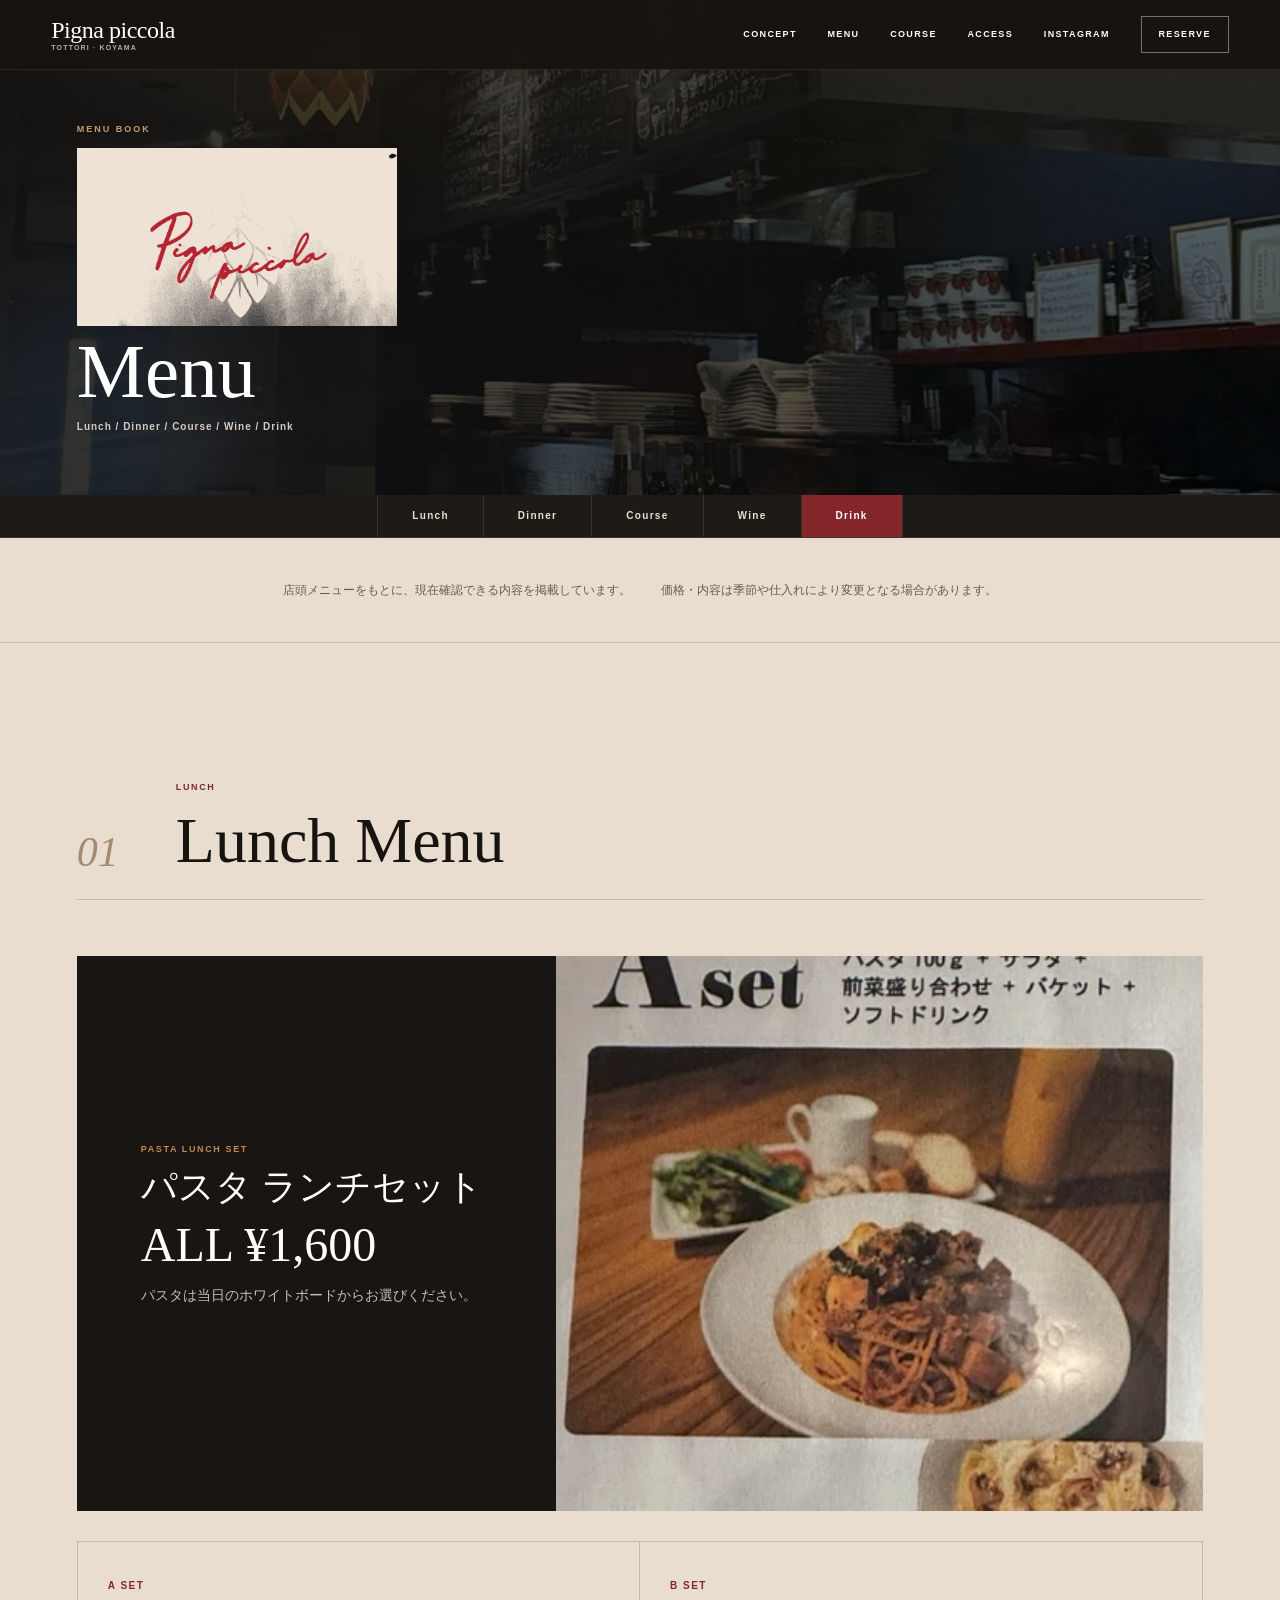
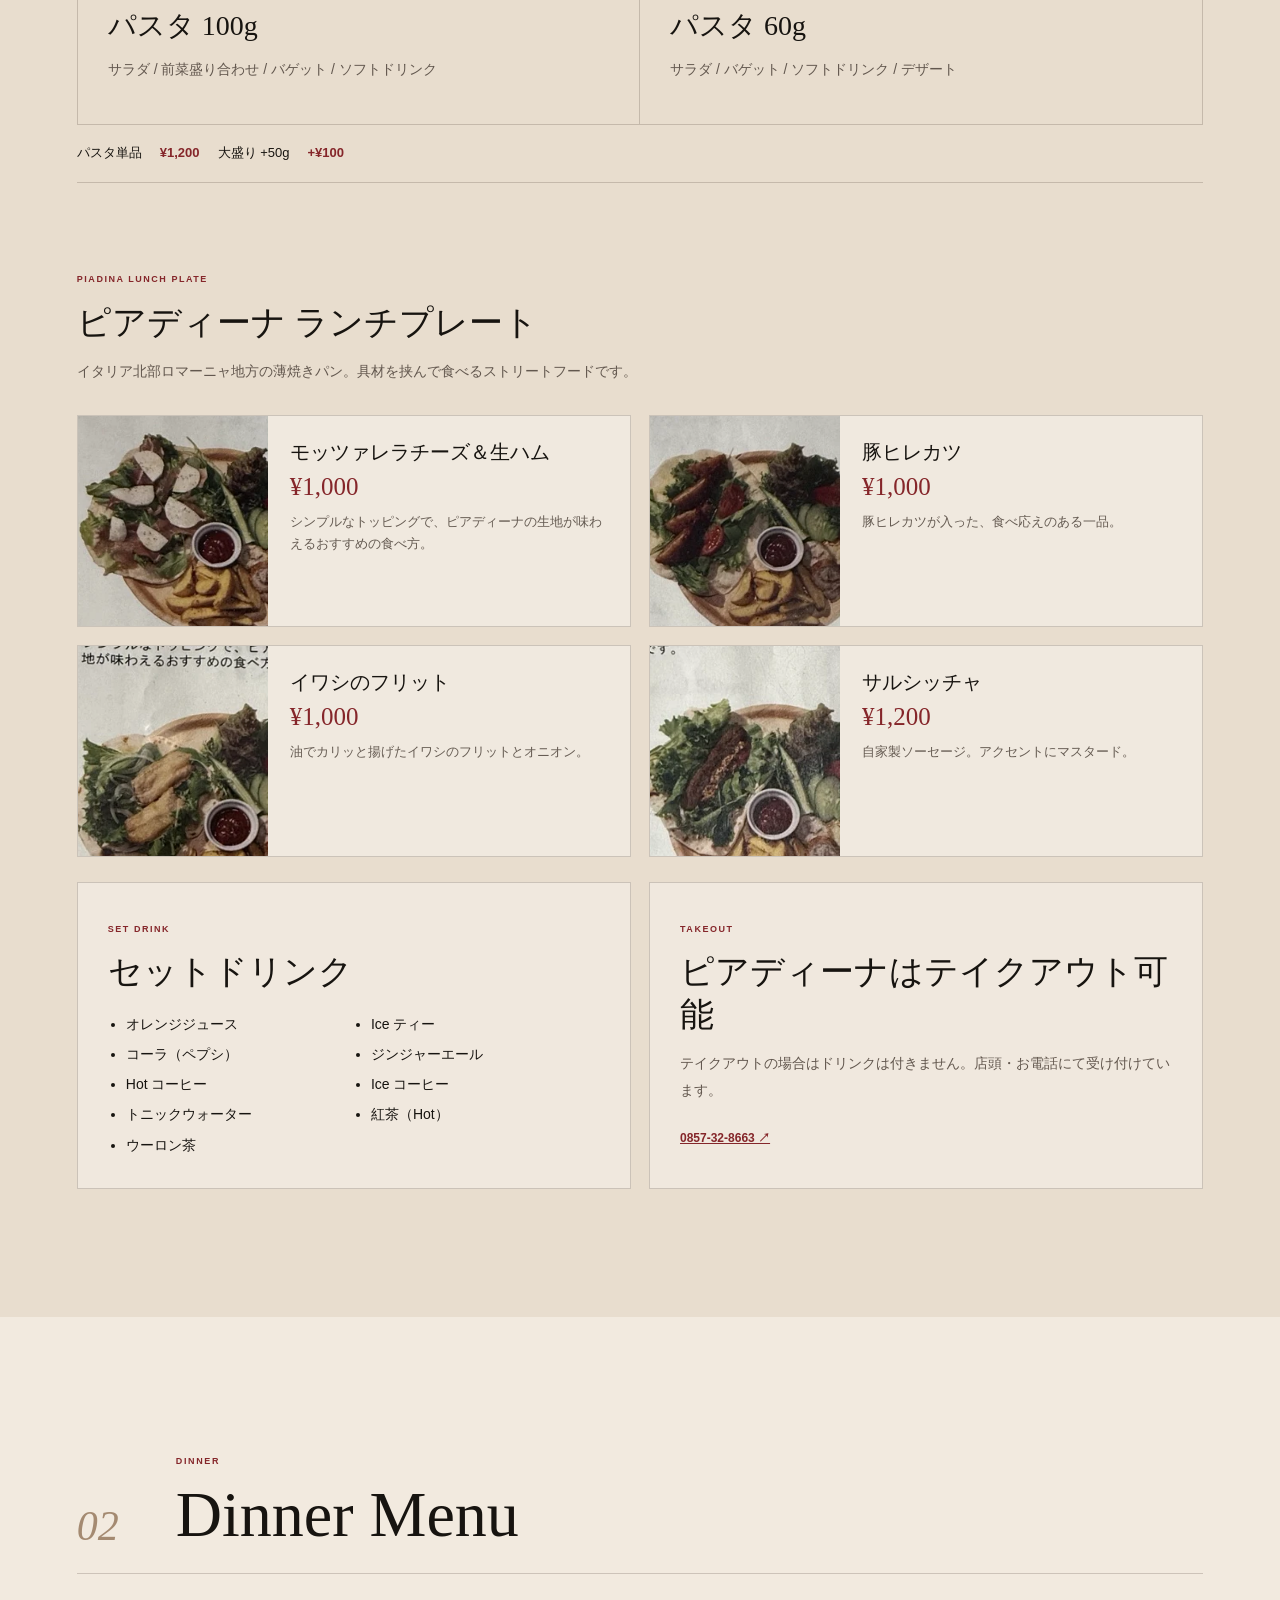
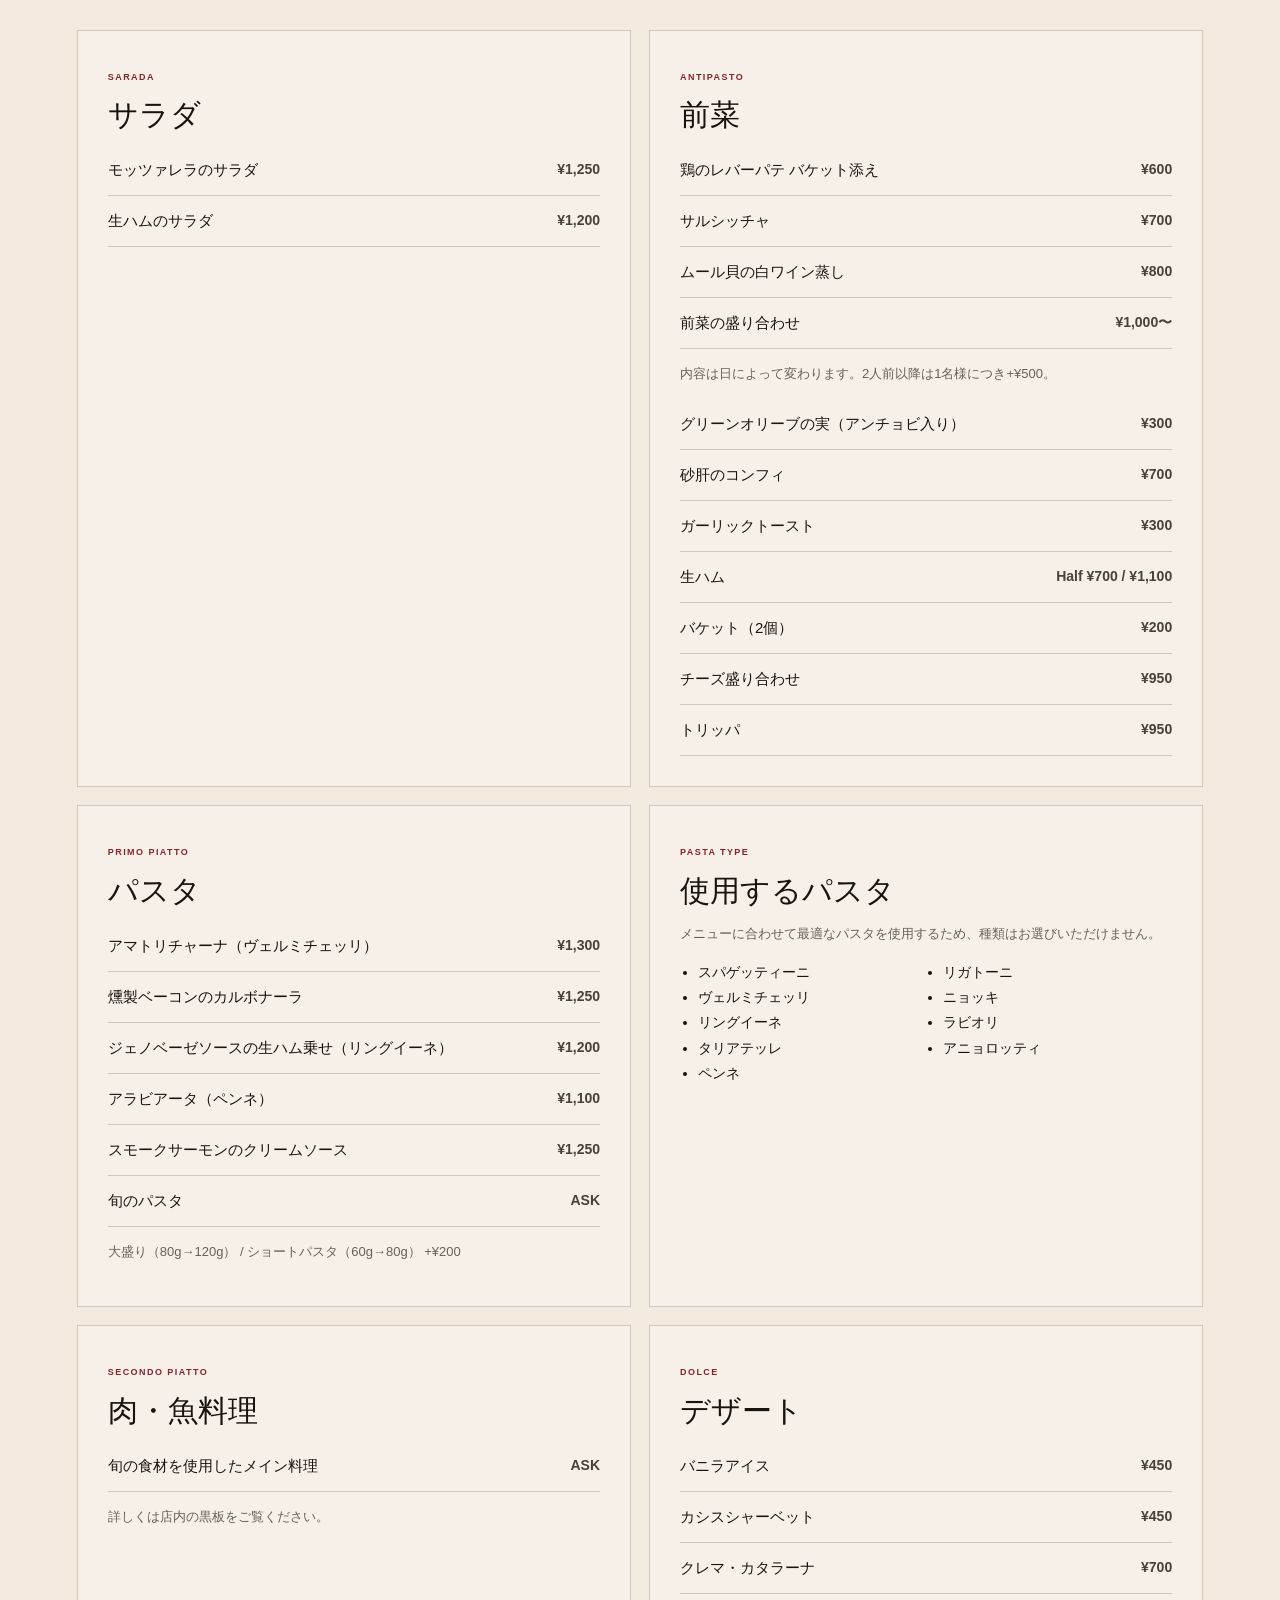
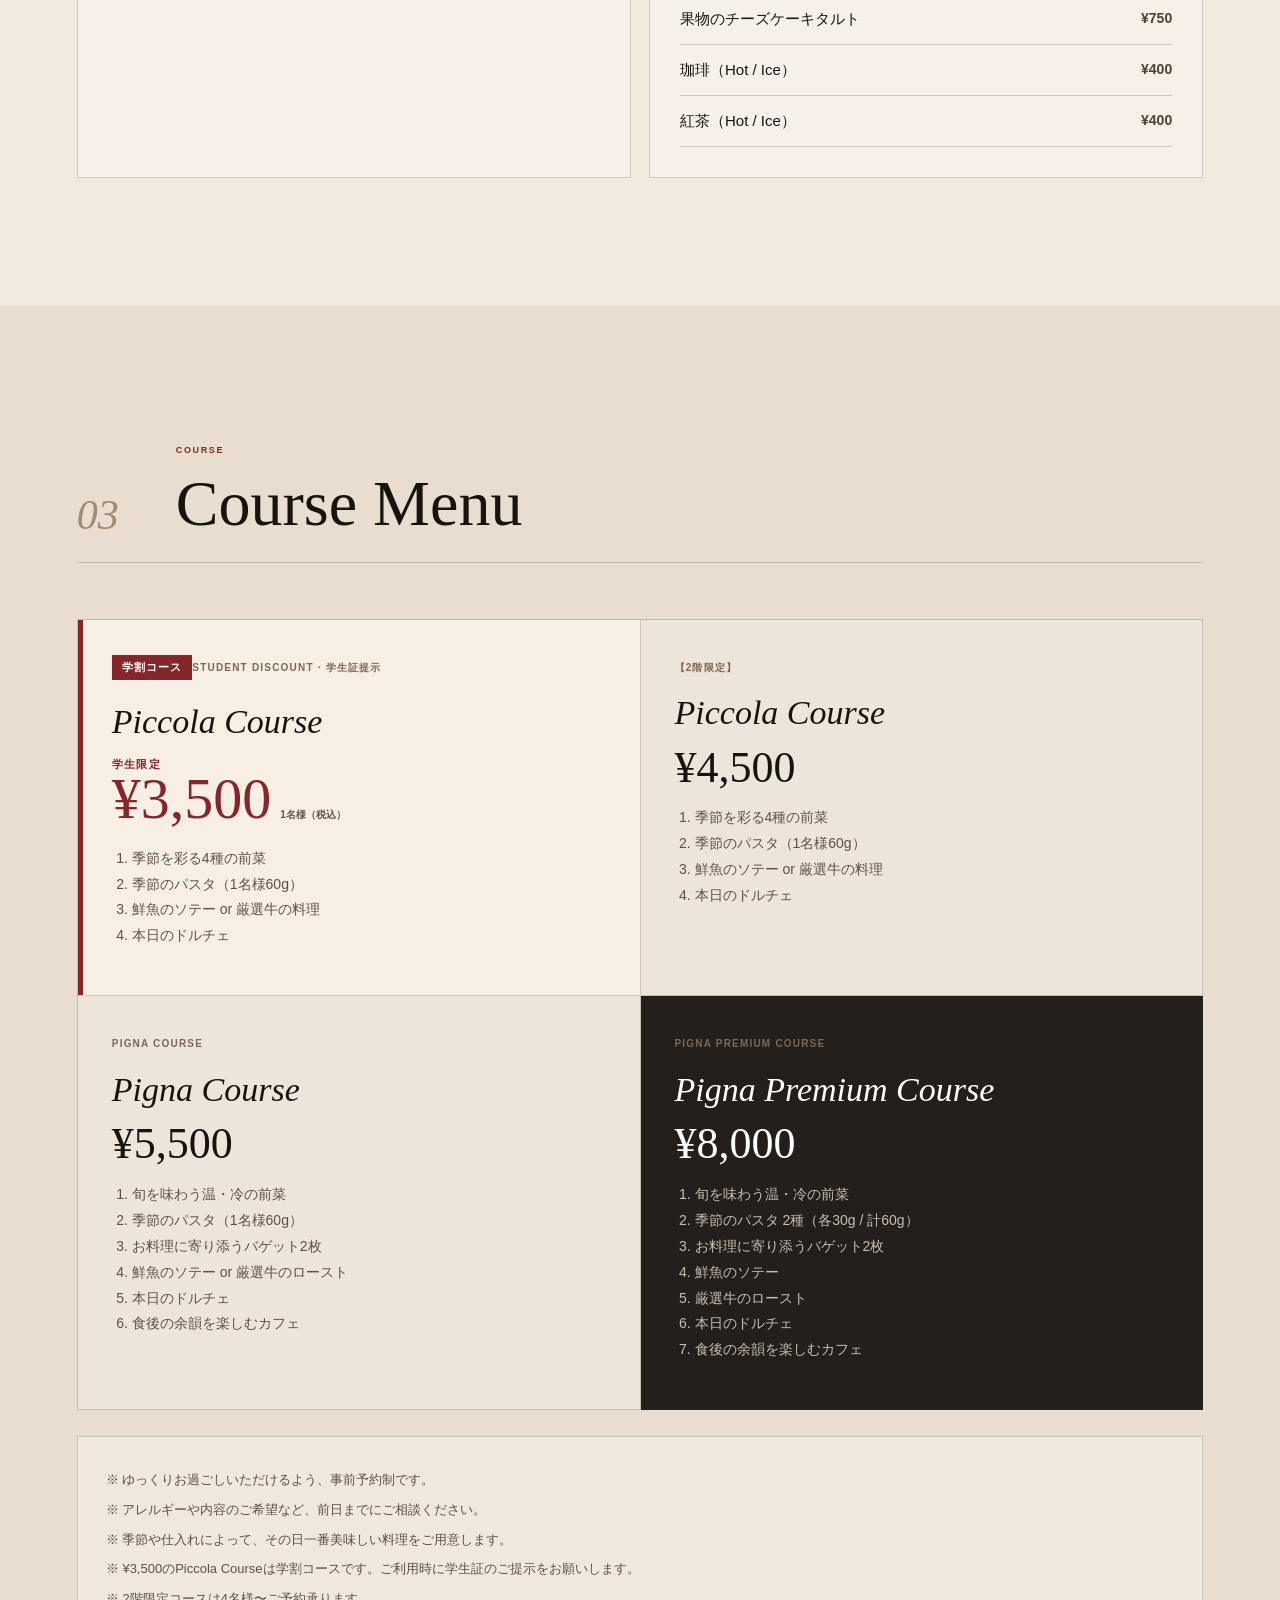
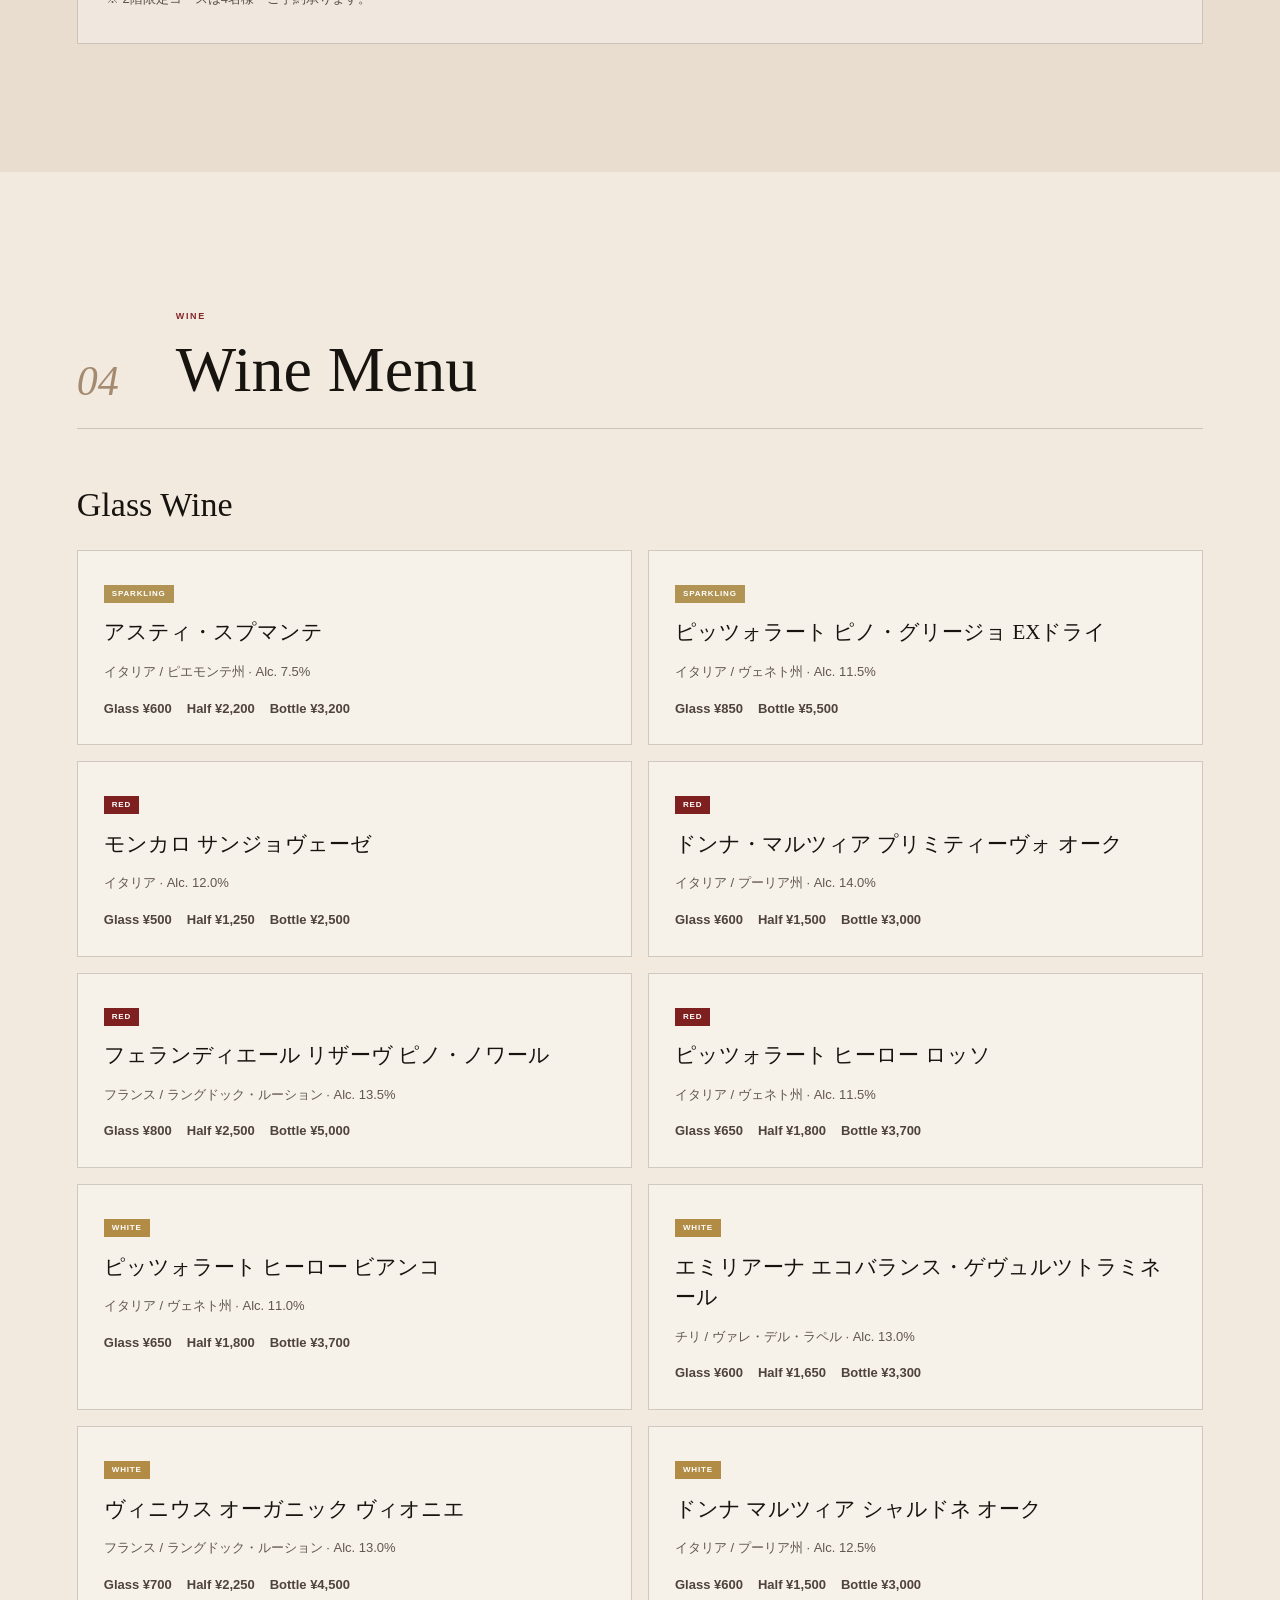
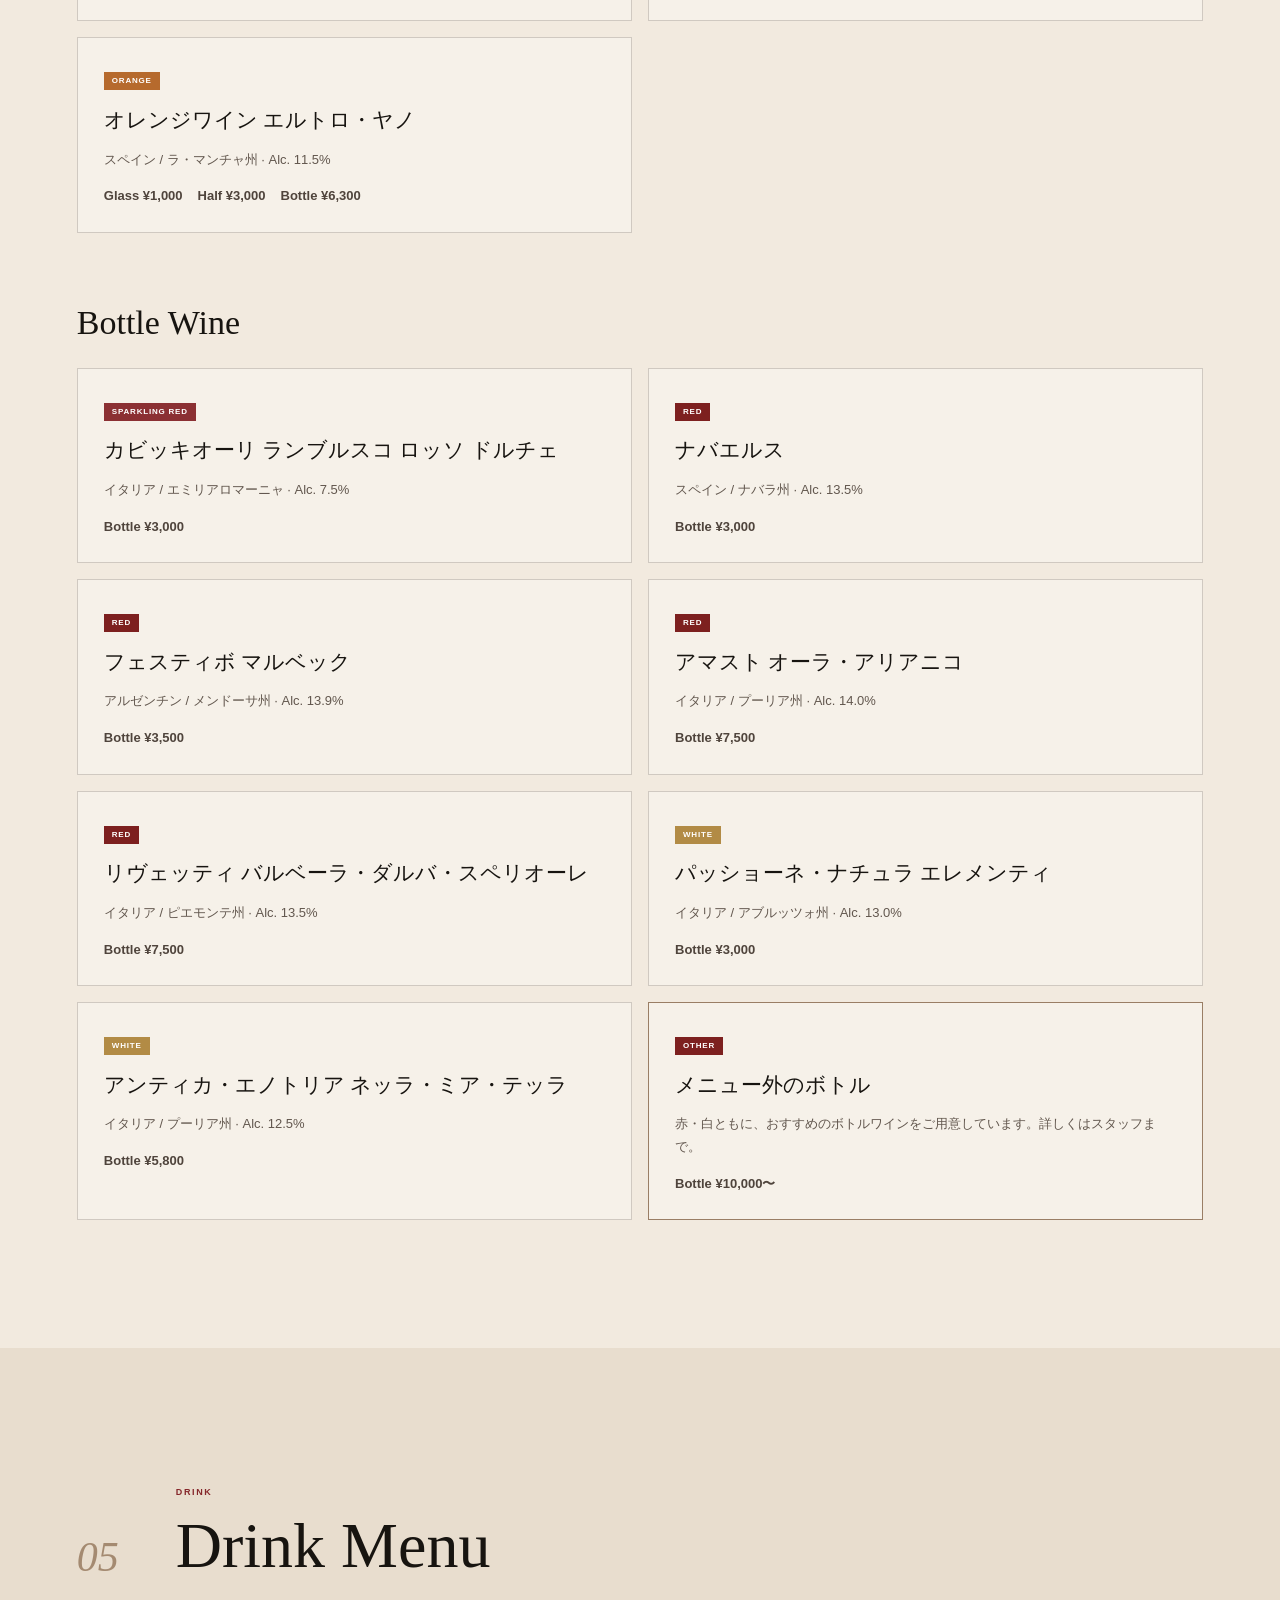
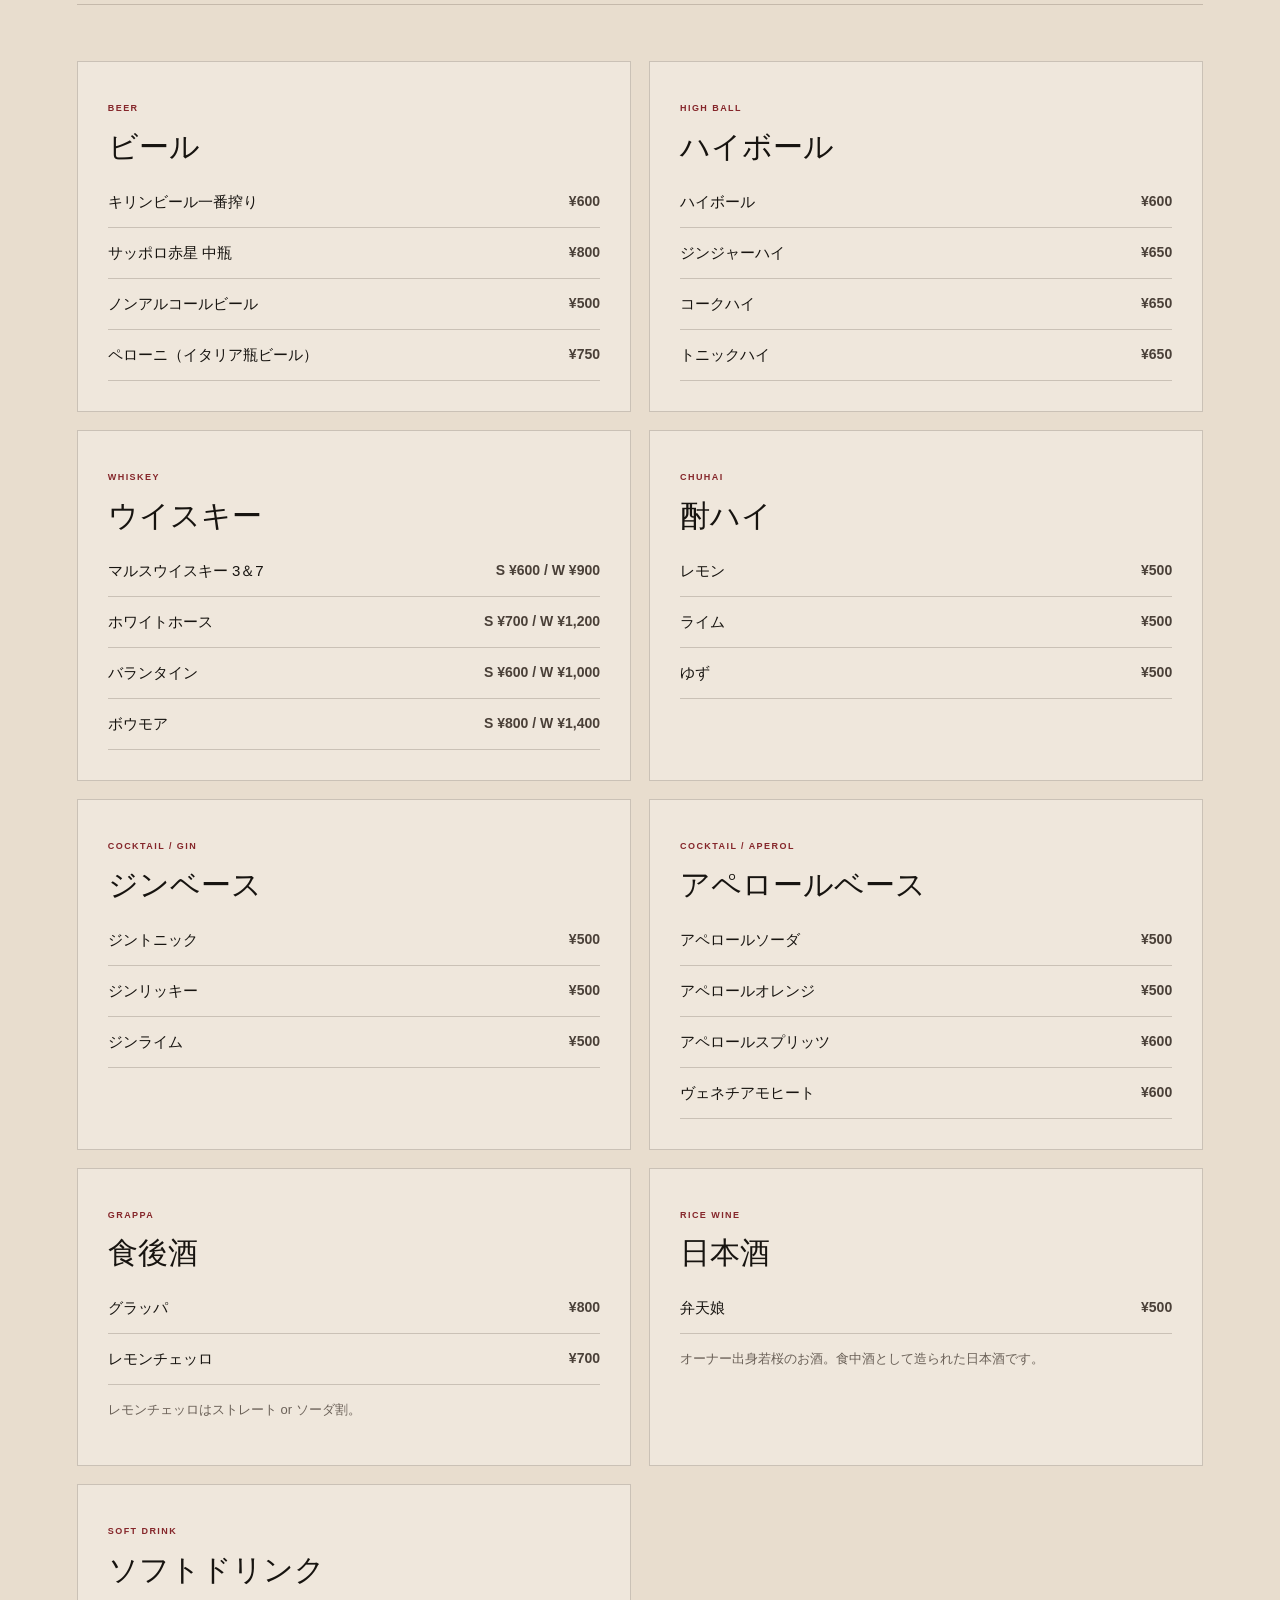
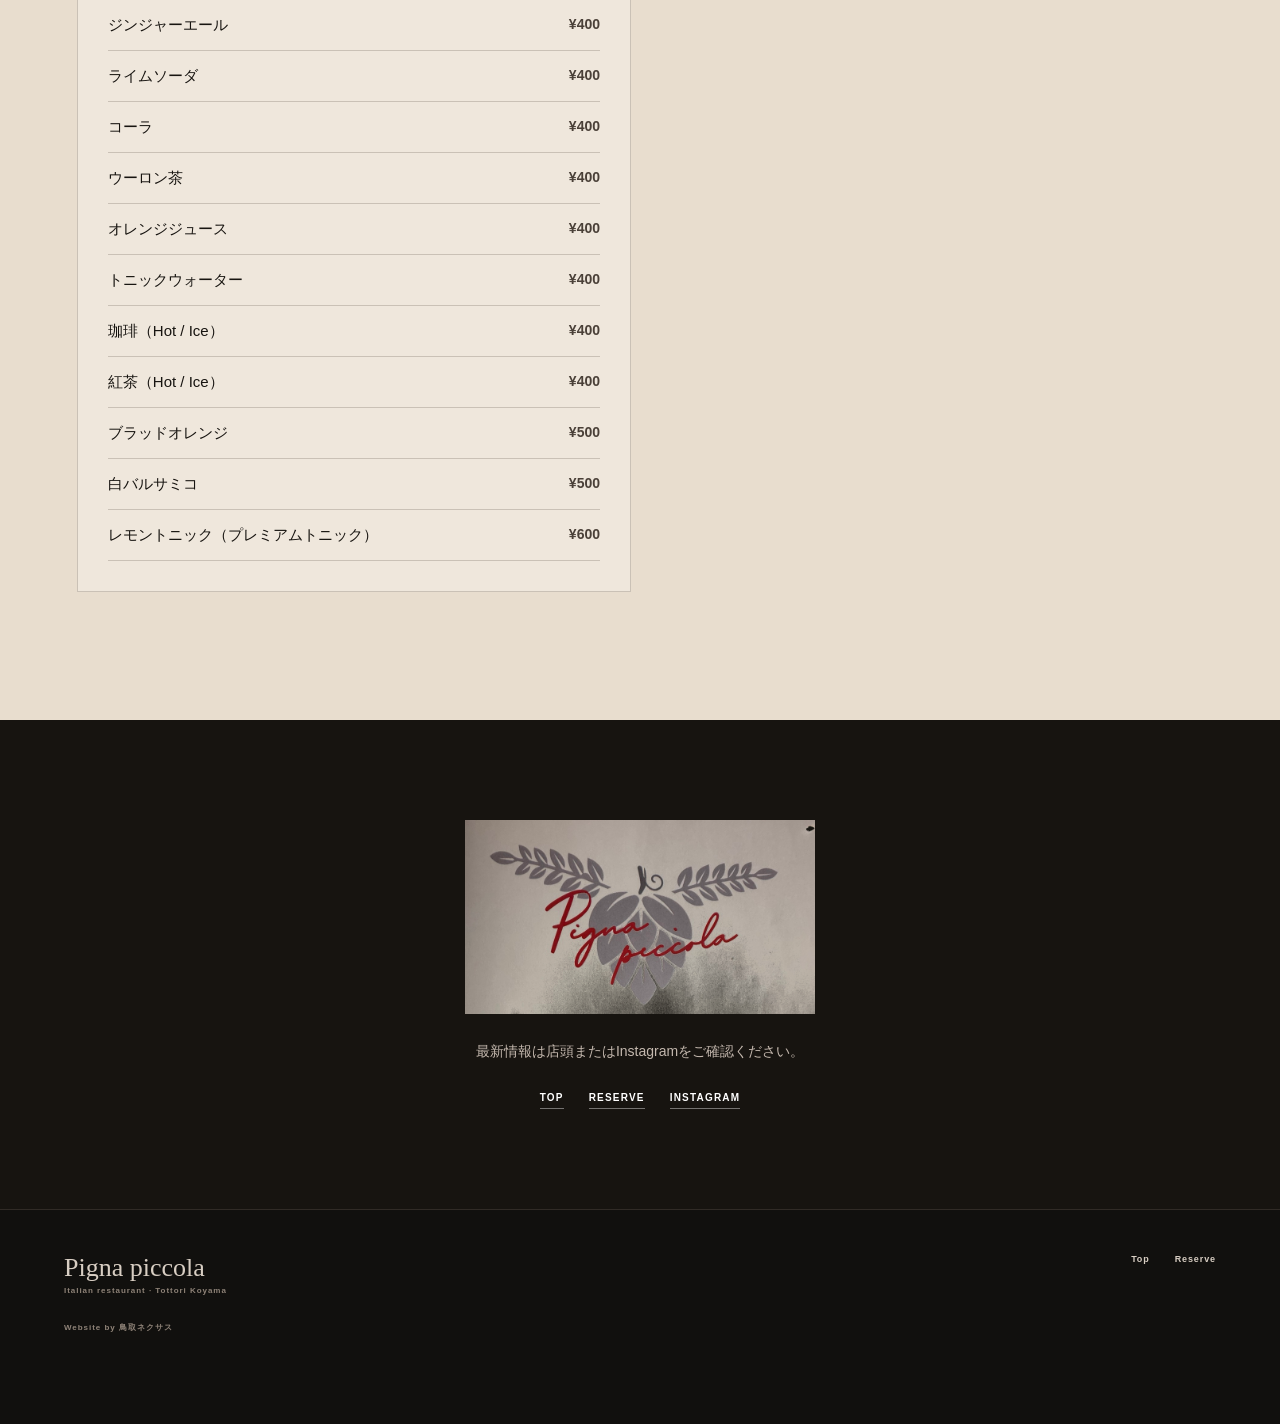
==== commit 87a45373: "雰囲気追加" ====
--- a/menu.html
+++ b/menu.html
@@ -1,168 +1,108 @@
 <!doctype html>
 <html lang="ja">
 <head>
-  <meta charset="utf-8">
-  <meta name="viewport" content="width=device-width,initial-scale=1,viewport-fit=cover">
+  <meta charset="utf-8"><meta name="viewport" content="width=device-width,initial-scale=1,viewport-fit=cover">
   <title>Menu｜Pigna piccola</title>
   <meta name="description" content="Pigna piccolaのランチ、ディナー、コース、ワイン、ドリンクメニュー。">
-  <meta name="robots" content="noindex,nofollow">
-  <meta name="theme-color" content="#f3efe8">
+  <meta name="robots" content="noindex,nofollow"><meta name="theme-color" content="#171410">
   <link rel="stylesheet" href="css/style.css">
 </head>
 <body class="menu-page">
-  <header class="site-header solid" id="top">
-    <a class="header-brand" href="index.html"><span>Pigna piccola</span><small>TOTTORI / KOYAMA</small></a>
-    <button class="nav-toggle" type="button" aria-label="メニューを開く" aria-expanded="false"><span></span><span></span></button>
-    <nav class="global-nav" aria-label="メインナビゲーション"><a href="index.html#concept">Concept</a><a href="menu.html">Menu</a><a href="index.html#course">Course</a><a href="index.html#access">Access</a><a href="https://www.instagram.com/pigna_piccola/" target="_blank" rel="noopener">Instagram</a><a class="nav-reserve" href="tel:0857328663">Reserve</a></nav>
-  </header>
-
-  <main>
-    <section class="menu-hero">
-      <div class="menu-hero-mark">MENU BOOK</div>
-      <img src="images/logo-official.png" alt="Pigna piccola">
-      <h1>Lunch / Dinner / Course<br>Wine / Drink</h1>
-      <p>店頭メニューをもとに、現在確認できる内容をすべて掲載しています。</p>
-    </section>
-
-    <nav class="menu-jump" aria-label="メニュー内ナビゲーション">
-      <a href="#lunch">Lunch</a><a href="#student-course" class="student-jump">Student ¥3,500</a><a href="#dinner">Dinner</a><a href="#course">Course</a><a href="#wine">Wine</a><a href="#drink">Drink</a>
-    </nav>
-
-    <section class="full-menu section" id="lunch">
-      <div class="menu-section-title"><span>01</span><div><small>LUNCH</small><h2>Lunch Menu</h2></div></div>
-
-      <div class="menu-feature split reveal">
-        <div class="menu-feature-copy"><small>PASTA LUNCH SET</small><h3>パスタ ランチセット</h3><strong class="big-price">ALL ¥1,600</strong><p>パスタは当日のホワイトボードからお選びください。</p></div>
-        <img src="images/pasta-set.webp" alt="パスタランチセット">
-      </div>
-      <div class="set-grid">
-        <article class="set-block"><span>A SET</span><h3>パスタ 100g</h3><p>サラダ / 前菜盛り合わせ / バゲット / ソフトドリンク</p></article>
-        <article class="set-block"><span>B SET</span><h3>パスタ 60g</h3><p>サラダ / バゲット / ソフトドリンク / デザート</p></article>
-      </div>
-      <div class="note-strip"><span>パスタ単品</span><strong>¥1,200</strong><span>大盛り +50g</span><strong>+¥100</strong></div>
-
-      <div class="menu-subhead"><small>PIADINA LUNCH PLATE</small><h3>ピアディーナ ランチプレート</h3><p>イタリア北部ロマーニャ地方の薄焼きパン。具材を挟んで食べるストリートフードです。</p></div>
-      <div class="photo-menu-grid">
-        <article><img src="images/piadina-ham.webp" alt="モッツァレラチーズ＆生ハム"><div><h4>モッツァレラチーズ＆生ハム</h4><strong>¥1,000</strong><p>シンプルなトッピングで、ピアディーナの生地が味わえるおすすめの食べ方。</p></div></article>
-        <article><img src="images/piadina-pork.webp" alt="豚ヒレカツ"><div><h4>豚ヒレカツ</h4><strong>¥1,000</strong><p>豚ヒレカツが入った、食べ応えのある一品。</p></div></article>
-        <article><img src="images/piadina-sardine.webp" alt="イワシのフリット"><div><h4>イワシのフリット</h4><strong>¥1,000</strong><p>油でカリッと揚げたイワシのフリットとオニオン。</p></div></article>
-        <article><img src="images/piadina-salsiccia.webp" alt="サルシッチャ"><div><h4>サルシッチャ</h4><strong>¥1,200</strong><p>自家製ソーセージ。アクセントにマスタード。</p></div></article>
-      </div>
-
-      <div class="menu-two-col">
-        <div class="menu-list-block"><small>SET DRINK</small><h3>セットドリンク</h3><ul class="plain-list"><li>オレンジジュース</li><li>コーラ（ペプシ）</li><li>Hot コーヒー</li><li>トニックウォーター</li><li>ウーロン茶</li><li>Ice ティー</li><li>ジンジャーエール</li><li>Ice コーヒー</li><li>紅茶（Hot）</li></ul></div>
-        <div class="menu-note-card"><small>TAKEOUT</small><h3>ピアディーナはテイクアウト可能</h3><p>テイクアウトの場合はドリンクは付きません。店頭・お電話にて受け付けています。</p><a href="tel:0857328663">0857-32-8663 ↗</a></div>
-      </div>
-    </section>
-
-    <section class="full-menu section paper-alt" id="dinner">
-      <div class="menu-section-title"><span>02</span><div><small>DINNER</small><h2>Dinner Menu</h2></div></div>
-
-      <div class="menu-columns-pro">
-        <section class="category"><div class="category-head"><small>SARADA</small><h3>サラダ</h3></div><div class="menu-line"><span>モッツァレラのサラダ</span><b>¥1,250</b></div><div class="menu-line"><span>生ハムのサラダ</span><b>¥1,200</b></div></section>
-        <section class="category"><div class="category-head"><small>ANTIPASTO</small><h3>前菜</h3></div><div class="menu-line"><span>鶏のレバーパテ バケット添え</span><b>¥600</b></div><div class="menu-line"><span>サルシッチャ</span><b>¥700</b></div><div class="menu-line"><span>ムール貝の白ワイン蒸し</span><b>¥800</b></div><div class="menu-line"><span>前菜の盛り合わせ</span><b>¥1,000〜</b></div><p class="tiny-note">内容は日によって変わります。2人前以降は1名様につき+¥500。</p><div class="menu-line"><span>グリーンオリーブの実（アンチョビ入り）</span><b>¥300</b></div><div class="menu-line"><span>砂肝のコンフィ</span><b>¥700</b></div><div class="menu-line"><span>ガーリックトースト</span><b>¥300</b></div><div class="menu-line"><span>生ハム</span><b>Half ¥700 / ¥1,100</b></div><div class="menu-line"><span>バケット（2個）</span><b>¥200</b></div><div class="menu-line"><span>チーズ盛り合わせ</span><b>¥950</b></div><div class="menu-line"><span>トリッパ</span><b>¥950</b></div></section>
-        <section class="category"><div class="category-head"><small>PRIMO PIATTO</small><h3>パスタ</h3></div><div class="menu-line"><span>アマトリチャーナ（ヴェルミチェッリ）</span><b>¥1,300</b></div><div class="menu-line"><span>燻製ベーコンのカルボナーラ</span><b>¥1,250</b></div><div class="menu-line"><span>ジェノベーゼソースの生ハム乗せ（リングイーネ）</span><b>¥1,200</b></div><div class="menu-line"><span>アラビアータ（ペンネ）</span><b>¥1,100</b></div><div class="menu-line"><span>スモークサーモンのクリームソース</span><b>¥1,250</b></div><div class="menu-line"><span>旬のパスタ</span><b>ASK</b></div><p class="tiny-note">大盛り（80g→120g） / ショートパスタ（60g→80g） +¥200</p></section>
-        <section class="category"><div class="category-head"><small>PASTA TYPE</small><h3>使用するパスタ</h3></div><p class="tiny-note">メニューに合わせて最適なパスタを使用するため、種類はお選びいただけません。</p><ul class="pasta-types"><li>スパゲッティーニ</li><li>ヴェルミチェッリ</li><li>リングイーネ</li><li>タリアテッレ</li><li>ペンネ</li><li>リガトーニ</li><li>ニョッキ</li><li>ラビオリ</li><li>アニョロッティ</li></ul></section>
-        <section class="category"><div class="category-head"><small>SECONDO PIATTO</small><h3>肉・魚料理</h3></div><div class="menu-line"><span>旬の食材を使用したメイン料理</span><b>ASK</b></div><p class="tiny-note">詳しくは店内の黒板をご覧ください。</p></section>
-        <section class="category"><div class="category-head"><small>DOLCE</small><h3>デザート</h3></div><div class="menu-line"><span>バニラアイス</span><b>¥450</b></div><div class="menu-line"><span>カシスシャーベット</span><b>¥450</b></div><div class="menu-line"><span>クレマ・カタラーナ</span><b>¥700</b></div><div class="menu-line"><span>果物のチーズケーキタルト</span><b>¥750</b></div><div class="menu-line"><span>珈琲（Hot / Ice）</span><b>¥400</b></div><div class="menu-line"><span>紅茶（Hot / Ice）</span><b>¥400</b></div></section>
-      </div>
-    </section>
-
-
-    <section class="student-course-feature section" id="student-course">
-      <div class="student-course-feature-inner reveal">
-        <div class="student-course-feature-top">
-          <div>
-            <span class="student-pill">学生限定</span>
-            <small>STUDENT ONLY</small>
-          </div>
-          <p>学生証のご提示をお願いします。</p>
-        </div>
-        <div class="student-course-feature-grid">
-          <div class="student-course-feature-copy">
-            <span class="eyebrow light">PICCOLA COURSE</span>
-            <h2>学生だから楽しめる、<br>本格イタリアンのコース。</h2>
-            <p>季節の前菜からパスタ、魚または肉料理、ドルチェまで。学生限定で楽しめる特別なPiccola Courseです。</p>
-          </div>
-          <div class="student-course-feature-price">
-            <small>1名様（税込）</small>
-            <strong>¥3,500</strong>
-            <a href="tel:0857328663">予約する →</a>
-          </div>
-        </div>
-        <ol class="student-course-flow">
-          <li><span>01</span><div><small>ANTIPASTO</small><strong>季節を彩る4種の前菜</strong></div></li>
-          <li><span>02</span><div><small>PRIMO PIATTO</small><strong>季節のパスタ</strong><em>1名様 60g</em></div></li>
-          <li><span>03</span><div><small>SECONDO PIATTO</small><strong>鮮魚のソテー or 厳選牛の料理</strong></div></li>
-          <li><span>04</span><div><small>DOLCE</small><strong>本日のドルチェ</strong></div></li>
-        </ol>
-        <div class="student-course-feature-note">
-          <span>事前予約制</span><span>学生証提示</span><span>季節・仕入れにより内容変更あり</span>
-        </div>
-      </div>
-    </section>
-
-    <section class="full-menu section" id="course">
-      <div class="menu-section-title"><span>03</span><div><small>COURSE</small><h2>Course Menu</h2></div></div>
-      <div class="course-menu-grid">
-        <article class="student-course-card"><div class="student-card-badge">学生限定</div><small>STUDENT ONLY</small><h3>Piccola Course</h3><strong>¥3,500</strong><ol><li>季節を彩る4種の前菜</li><li>季節のパスタ（1名様60g）</li><li>鮮魚のソテー or 厳選牛の料理</li><li>本日のドルチェ</li></ol></article>
-        <article><small>【2階限定】</small><h3>Piccola Course</h3><strong>¥4,500</strong><ol><li>季節を彩る4種の前菜</li><li>季節のパスタ（1名様60g）</li><li>鮮魚のソテー or 厳選牛の料理</li><li>本日のドルチェ</li></ol></article>
-        <article><small>PIGNA COURSE</small><h3>Pigna Course</h3><strong>¥5,500</strong><ol><li>旬を味わう温・冷の前菜</li><li>季節のパスタ（1名様60g）</li><li>お料理に寄り添うバゲット2枚</li><li>鮮魚のソテー or 厳選牛のロースト</li><li>本日のドルチェ</li><li>食後の余韻を楽しむカフェ</li></ol></article>
-        <article class="premium"><small>PIGNA PREMIUM COURSE</small><h3>Pigna Premium Course</h3><strong>¥8,000</strong><ol><li>旬を味わう温・冷の前菜</li><li>季節のパスタ 2種（各30g / 計60g）</li><li>お料理に寄り添うバゲット2枚</li><li>鮮魚のソテー</li><li>厳選牛のロースト</li><li>本日のドルチェ</li><li>食後の余韻を楽しむカフェ</li></ol></article>
-      </div>
-      <div class="course-rules"><p>※ ゆっくりお過ごしいただけるよう、事前予約制です。</p><p>※ アレルギーや内容のご希望など、前日までにご相談ください。</p><p>※ 季節や仕入れによって、その日一番美味しい料理をご用意します。</p><p>※ 学生限定コースは学生証のご提示をお願いします。</p><p>※ 2階限定コースは4名様〜ご予約承ります。</p></div>
-    </section>
-
-    <section class="full-menu section paper-alt" id="wine">
-      <div class="menu-section-title"><span>04</span><div><small>WINE</small><h2>Wine Menu</h2></div></div>
-      <h3 class="major-subtitle">Glass Wine</h3>
-      <div class="wine-grid">
-        <article class="wine-item"><div class="wine-type sparkling">SPARKLING</div><h4>アスティ・スプマンテ</h4><p>イタリア / ピエモンテ州 · Alc. 7.5%</p><div class="wine-price"><span>Glass ¥600</span><span>Half ¥2,200</span><span>Bottle ¥3,200</span></div></article>
-        <article class="wine-item"><div class="wine-type sparkling">SPARKLING</div><h4>ピッツォラート ピノ・グリージョ EXドライ</h4><p>イタリア / ヴェネト州 · Alc. 11.5%</p><div class="wine-price"><span>Glass ¥850</span><span>Bottle ¥5,500</span></div></article>
-        <article class="wine-item"><div class="wine-type red">RED</div><h4>モンカロ サンジョヴェーゼ</h4><p>イタリア · Alc. 12.0%</p><div class="wine-price"><span>Glass ¥500</span><span>Half ¥1,250</span><span>Bottle ¥2,500</span></div></article>
-        <article class="wine-item"><div class="wine-type red">RED</div><h4>ドンナ・マルツィア プリミティーヴォ オーク</h4><p>イタリア / プーリア州 · Alc. 14.0%</p><div class="wine-price"><span>Glass ¥600</span><span>Half ¥1,500</span><span>Bottle ¥3,000</span></div></article>
-        <article class="wine-item"><div class="wine-type red">RED</div><h4>フェランディエール リザーヴ ピノ・ノワール</h4><p>フランス / ラングドック・ルーション · Alc. 13.5%</p><div class="wine-price"><span>Glass ¥800</span><span>Half ¥2,500</span><span>Bottle ¥5,000</span></div></article>
-        <article class="wine-item"><div class="wine-type red">RED</div><h4>ピッツォラート ヒーロー ロッソ</h4><p>イタリア / ヴェネト州 · Alc. 11.5%</p><div class="wine-price"><span>Glass ¥650</span><span>Half ¥1,800</span><span>Bottle ¥3,700</span></div></article>
-        <article class="wine-item"><div class="wine-type white">WHITE</div><h4>ピッツォラート ヒーロー ビアンコ</h4><p>イタリア / ヴェネト州 · Alc. 11.0%</p><div class="wine-price"><span>Glass ¥650</span><span>Half ¥1,800</span><span>Bottle ¥3,700</span></div></article>
-        <article class="wine-item"><div class="wine-type white">WHITE</div><h4>エミリアーナ エコバランス・ゲヴュルツトラミネール</h4><p>チリ / ヴァレ・デル・ラペル · Alc. 13.0%</p><div class="wine-price"><span>Glass ¥600</span><span>Half ¥1,650</span><span>Bottle ¥3,300</span></div></article>
-        <article class="wine-item"><div class="wine-type white">WHITE</div><h4>ヴィニウス オーガニック ヴィオニエ</h4><p>フランス / ラングドック・ルーション · Alc. 13.0%</p><div class="wine-price"><span>Glass ¥700</span><span>Half ¥2,250</span><span>Bottle ¥4,500</span></div></article>
-        <article class="wine-item"><div class="wine-type white">WHITE</div><h4>ドンナ マルツィア シャルドネ オーク</h4><p>イタリア / プーリア州 · Alc. 12.5%</p><div class="wine-price"><span>Glass ¥600</span><span>Half ¥1,500</span><span>Bottle ¥3,000</span></div></article>
-        <article class="wine-item"><div class="wine-type orange">ORANGE</div><h4>オレンジワイン エルトロ・ヤノ</h4><p>スペイン / ラ・マンチャ州 · Alc. 11.5%</p><div class="wine-price"><span>Glass ¥1,000</span><span>Half ¥3,000</span><span>Bottle ¥6,300</span></div></article>
-      </div>
-
-      <h3 class="major-subtitle bottle-title">Bottle Wine</h3>
-      <div class="wine-grid bottle-grid">
-        <article class="wine-item"><div class="wine-type sparkling-red">SPARKLING RED</div><h4>カビッキオーリ ランブルスコ ロッソ ドルチェ</h4><p>イタリア / エミリアロマーニャ · Alc. 7.5%</p><div class="wine-price"><span>Bottle ¥3,000</span></div></article>
-        <article class="wine-item"><div class="wine-type red">RED</div><h4>ナバエルス</h4><p>スペイン / ナバラ州 · Alc. 13.5%</p><div class="wine-price"><span>Bottle ¥3,000</span></div></article>
-        <article class="wine-item"><div class="wine-type red">RED</div><h4>フェスティボ マルベック</h4><p>アルゼンチン / メンドーサ州 · Alc. 13.9%</p><div class="wine-price"><span>Bottle ¥3,500</span></div></article>
-        <article class="wine-item"><div class="wine-type red">RED</div><h4>アマスト オーラ・アリアニコ</h4><p>イタリア / プーリア州 · Alc. 14.0%</p><div class="wine-price"><span>Bottle ¥7,500</span></div></article>
-        <article class="wine-item"><div class="wine-type red">RED</div><h4>リヴェッティ バルベーラ・ダルバ・スペリオーレ</h4><p>イタリア / ピエモンテ州 · Alc. 13.5%</p><div class="wine-price"><span>Bottle ¥7,500</span></div></article>
-        <article class="wine-item"><div class="wine-type white">WHITE</div><h4>パッショーネ・ナチュラ エレメンティ</h4><p>イタリア / アブルッツォ州 · Alc. 13.0%</p><div class="wine-price"><span>Bottle ¥3,000</span></div></article>
-        <article class="wine-item"><div class="wine-type white">WHITE</div><h4>アンティカ・エノトリア ネッラ・ミア・テッラ</h4><p>イタリア / プーリア州 · Alc. 12.5%</p><div class="wine-price"><span>Bottle ¥5,800</span></div></article>
-        <article class="wine-item special"><div class="wine-type">OTHER</div><h4>メニュー外のボトル</h4><p>赤・白ともに、おすすめのボトルワインをご用意しています。詳しくはスタッフまで。</p><div class="wine-price"><span>Bottle ¥10,000〜</span></div></article>
-      </div>
-    </section>
-
-    <section class="full-menu section" id="drink">
-      <div class="menu-section-title"><span>05</span><div><small>DRINK</small><h2>Drink Menu</h2></div></div>
-      <div class="drink-grid">
-        <section class="category"><div class="category-head"><small>BEER</small><h3>ビール</h3></div><div class="menu-line"><span>キリンビール一番搾り</span><b>¥600</b></div><div class="menu-line"><span>サッポロ赤星 中瓶</span><b>¥800</b></div><div class="menu-line"><span>ノンアルコールビール</span><b>¥500</b></div><div class="menu-line"><span>ペローニ（イタリア瓶ビール）</span><b>¥750</b></div></section>
-        <section class="category"><div class="category-head"><small>HIGH BALL</small><h3>ハイボール</h3></div><div class="menu-line"><span>ハイボール</span><b>¥600</b></div><div class="menu-line"><span>ジンジャーハイ</span><b>¥650</b></div><div class="menu-line"><span>コークハイ</span><b>¥650</b></div><div class="menu-line"><span>トニックハイ</span><b>¥650</b></div></section>
-        <section class="category"><div class="category-head"><small>WHISKEY</small><h3>ウイスキー</h3></div><div class="menu-line"><span>マルスウイスキー 3＆7</span><b>S ¥600 / W ¥900</b></div><div class="menu-line"><span>ホワイトホース</span><b>S ¥700 / W ¥1,200</b></div><div class="menu-line"><span>バランタイン</span><b>S ¥600 / W ¥1,000</b></div><div class="menu-line"><span>ボウモア</span><b>S ¥800 / W ¥1,400</b></div></section>
-        <section class="category"><div class="category-head"><small>CHUHAI</small><h3>酎ハイ</h3></div><div class="menu-line"><span>レモン</span><b>¥500</b></div><div class="menu-line"><span>ライム</span><b>¥500</b></div><div class="menu-line"><span>ゆず</span><b>¥500</b></div></section>
-        <section class="category"><div class="category-head"><small>COCKTAIL / GIN</small><h3>ジンベース</h3></div><div class="menu-line"><span>ジントニック</span><b>¥500</b></div><div class="menu-line"><span>ジンリッキー</span><b>¥500</b></div><div class="menu-line"><span>ジンライム</span><b>¥500</b></div></section>
-        <section class="category"><div class="category-head"><small>COCKTAIL / APEROL</small><h3>アペロールベース</h3></div><div class="menu-line"><span>アペロールソーダ</span><b>¥500</b></div><div class="menu-line"><span>アペロールオレンジ</span><b>¥500</b></div><div class="menu-line"><span>アペロールスプリッツ</span><b>¥600</b></div><div class="menu-line"><span>ヴェネチアモヒート</span><b>¥600</b></div></section>
-        <section class="category"><div class="category-head"><small>GRAPPA</small><h3>食後酒</h3></div><div class="menu-line"><span>グラッパ</span><b>¥800</b></div><div class="menu-line"><span>レモンチェッロ</span><b>¥700</b></div><p class="tiny-note">レモンチェッロはストレート or ソーダ割。</p></section>
-        <section class="category"><div class="category-head"><small>RICE WINE</small><h3>日本酒</h3></div><div class="menu-line"><span>弁天娘</span><b>¥500</b></div><p class="tiny-note">オーナー出身若桜のお酒。食中酒として造られた日本酒です。</p></section>
-        <section class="category soft"><div class="category-head"><small>SOFT DRINK</small><h3>ソフトドリンク</h3></div><div class="menu-line"><span>ジンジャーエール</span><b>¥400</b></div><div class="menu-line"><span>ライムソーダ</span><b>¥400</b></div><div class="menu-line"><span>コーラ</span><b>¥400</b></div><div class="menu-line"><span>ウーロン茶</span><b>¥400</b></div><div class="menu-line"><span>オレンジジュース</span><b>¥400</b></div><div class="menu-line"><span>トニックウォーター</span><b>¥400</b></div><div class="menu-line"><span>珈琲（Hot / Ice）</span><b>¥400</b></div><div class="menu-line"><span>紅茶（Hot / Ice）</span><b>¥400</b></div><div class="menu-line"><span>ブラッドオレンジ</span><b>¥500</b></div><div class="menu-line"><span>白バルサミコ</span><b>¥500</b></div><div class="menu-line"><span>レモントニック（プレミアムトニック）</span><b>¥600</b></div></section>
-      </div>
-    </section>
-
-    <section class="menu-end"><img src="images/logo-official.png" alt="Pigna piccola"><p>価格・内容は仕入れや季節により変更となる場合があります。<br>最新情報は店頭またはInstagramをご確認ください。</p><div><a href="index.html">TOP</a><a href="tel:0857328663">RESERVE</a><a href="https://www.instagram.com/pigna_piccola/" target="_blank" rel="noopener">INSTAGRAM</a></div></section>
-  </main>
-
-  <footer class="site-footer"><div><strong>Pigna piccola</strong><small>Italian restaurant · Tottori</small></div><div class="footer-links"><a href="index.html">Top</a><a href="tel:0857328663">Reserve</a></div><p>Website by 鳥取ネクサス</p></footer>
-  <div class="mobile-actions"><a href="index.html">TOP</a><a href="https://www.instagram.com/pigna_piccola/" target="_blank" rel="noopener">INSTAGRAM</a><a class="mobile-call" href="tel:0857328663">予約</a></div>
-  <script src="js/main.js"></script>
-</body>
-</html>
+<header class="site-header site-header--solid" id="top"><a class="brand" href="index.html"><span>Pigna piccola</span><small>TOTTORI · KOYAMA</small></a><button class="nav-toggle" type="button" aria-label="メニューを開く" aria-expanded="false"><i></i><i></i></button><nav class="global-nav"><a href="index.html#concept">Concept</a><a href="menu.html">Menu</a><a href="index.html#course">Course</a><a href="index.html#access">Access</a><a href="https://www.instagram.com/pigna_piccola/" target="_blank" rel="noopener">Instagram</a><a class="reserve" href="tel:0857328663">Reserve</a></nav></header>
+<main>
+<section class="menu-hero"><img src="images/interior-counter.webp" alt="Pigna piccola 店内"><div class="menu-hero__veil"></div><div class="menu-hero__inner"><p>MENU BOOK</p><img src="images/logo-light.png" alt="Pigna piccola"><h1>Menu</h1><span>Lunch / Dinner / Course / Wine / Drink</span></div></section>
+<nav class="menu-jump" aria-label="メニュー内ナビゲーション"><a href="#lunch">Lunch</a><a href="#dinner">Dinner</a><a href="#course">Course</a><a href="#wine">Wine</a><a href="#drink">Drink</a></nav>
+<div class="menu-intro section"><p>店頭メニューをもとに、現在確認できる内容を掲載しています。</p><p>価格・内容は季節や仕入れにより変更となる場合があります。</p></div>
+<section class="full-menu section" id="lunch">
+<div class="menu-section-title"><span>01</span><div><small>LUNCH</small><h2>Lunch Menu</h2></div></div>
+<div class="menu-feature split reveal">
+<div class="menu-feature-copy"><small>PASTA LUNCH SET</small><h3>パスタ ランチセット</h3><strong class="big-price">ALL ¥1,600</strong><p>パスタは当日のホワイトボードからお選びください。</p></div>
+<img alt="パスタランチセット" src="images/pasta-set.webp"/>
+</div>
+<div class="set-grid">
+<article class="set-block"><span>A SET</span><h3>パスタ 100g</h3><p>サラダ / 前菜盛り合わせ / バゲット / ソフトドリンク</p></article>
+<article class="set-block"><span>B SET</span><h3>パスタ 60g</h3><p>サラダ / バゲット / ソフトドリンク / デザート</p></article>
+</div>
+<div class="note-strip"><span>パスタ単品</span><strong>¥1,200</strong><span>大盛り +50g</span><strong>+¥100</strong></div>
+<div class="menu-subhead"><small>PIADINA LUNCH PLATE</small><h3>ピアディーナ ランチプレート</h3><p>イタリア北部ロマーニャ地方の薄焼きパン。具材を挟んで食べるストリートフードです。</p></div>
+<div class="photo-menu-grid">
+<article><img alt="モッツァレラチーズ＆生ハム" src="images/piadina-ham.webp"/><div><h4>モッツァレラチーズ＆生ハム</h4><strong>¥1,000</strong><p>シンプルなトッピングで、ピアディーナの生地が味わえるおすすめの食べ方。</p></div></article>
+<article><img alt="豚ヒレカツ" src="images/piadina-pork.webp"/><div><h4>豚ヒレカツ</h4><strong>¥1,000</strong><p>豚ヒレカツが入った、食べ応えのある一品。</p></div></article>
+<article><img alt="イワシのフリット" src="images/piadina-sardine.webp"/><div><h4>イワシのフリット</h4><strong>¥1,000</strong><p>油でカリッと揚げたイワシのフリットとオニオン。</p></div></article>
+<article><img alt="サルシッチャ" src="images/piadina-salsiccia.webp"/><div><h4>サルシッチャ</h4><strong>¥1,200</strong><p>自家製ソーセージ。アクセントにマスタード。</p></div></article>
+</div>
+<div class="menu-two-col">
+<div class="menu-list-block"><small>SET DRINK</small><h3>セットドリンク</h3><ul class="plain-list"><li>オレンジジュース</li><li>コーラ（ペプシ）</li><li>Hot コーヒー</li><li>トニックウォーター</li><li>ウーロン茶</li><li>Ice ティー</li><li>ジンジャーエール</li><li>Ice コーヒー</li><li>紅茶（Hot）</li></ul></div>
+<div class="menu-note-card"><small>TAKEOUT</small><h3>ピアディーナはテイクアウト可能</h3><p>テイクアウトの場合はドリンクは付きません。店頭・お電話にて受け付けています。</p><a href="tel:0857328663">0857-32-8663 ↗</a></div>
+</div>
+</section>
+<section class="full-menu section paper-alt" id="dinner">
+<div class="menu-section-title"><span>02</span><div><small>DINNER</small><h2>Dinner Menu</h2></div></div>
+<div class="menu-columns-pro">
+<section class="category"><div class="category-head"><small>SARADA</small><h3>サラダ</h3></div><div class="menu-line"><span>モッツァレラのサラダ</span><b>¥1,250</b></div><div class="menu-line"><span>生ハムのサラダ</span><b>¥1,200</b></div></section>
+<section class="category"><div class="category-head"><small>ANTIPASTO</small><h3>前菜</h3></div><div class="menu-line"><span>鶏のレバーパテ バケット添え</span><b>¥600</b></div><div class="menu-line"><span>サルシッチャ</span><b>¥700</b></div><div class="menu-line"><span>ムール貝の白ワイン蒸し</span><b>¥800</b></div><div class="menu-line"><span>前菜の盛り合わせ</span><b>¥1,000〜</b></div><p class="tiny-note">内容は日によって変わります。2人前以降は1名様につき+¥500。</p><div class="menu-line"><span>グリーンオリーブの実（アンチョビ入り）</span><b>¥300</b></div><div class="menu-line"><span>砂肝のコンフィ</span><b>¥700</b></div><div class="menu-line"><span>ガーリックトースト</span><b>¥300</b></div><div class="menu-line"><span>生ハム</span><b>Half ¥700 / ¥1,100</b></div><div class="menu-line"><span>バケット（2個）</span><b>¥200</b></div><div class="menu-line"><span>チーズ盛り合わせ</span><b>¥950</b></div><div class="menu-line"><span>トリッパ</span><b>¥950</b></div></section>
+<section class="category"><div class="category-head"><small>PRIMO PIATTO</small><h3>パスタ</h3></div><div class="menu-line"><span>アマトリチャーナ（ヴェルミチェッリ）</span><b>¥1,300</b></div><div class="menu-line"><span>燻製ベーコンのカルボナーラ</span><b>¥1,250</b></div><div class="menu-line"><span>ジェノベーゼソースの生ハム乗せ（リングイーネ）</span><b>¥1,200</b></div><div class="menu-line"><span>アラビアータ（ペンネ）</span><b>¥1,100</b></div><div class="menu-line"><span>スモークサーモンのクリームソース</span><b>¥1,250</b></div><div class="menu-line"><span>旬のパスタ</span><b>ASK</b></div><p class="tiny-note">大盛り（80g→120g） / ショートパスタ（60g→80g） +¥200</p></section>
+<section class="category"><div class="category-head"><small>PASTA TYPE</small><h3>使用するパスタ</h3></div><p class="tiny-note">メニューに合わせて最適なパスタを使用するため、種類はお選びいただけません。</p><ul class="pasta-types"><li>スパゲッティーニ</li><li>ヴェルミチェッリ</li><li>リングイーネ</li><li>タリアテッレ</li><li>ペンネ</li><li>リガトーニ</li><li>ニョッキ</li><li>ラビオリ</li><li>アニョロッティ</li></ul></section>
+<section class="category"><div class="category-head"><small>SECONDO PIATTO</small><h3>肉・魚料理</h3></div><div class="menu-line"><span>旬の食材を使用したメイン料理</span><b>ASK</b></div><p class="tiny-note">詳しくは店内の黒板をご覧ください。</p></section>
+<section class="category"><div class="category-head"><small>DOLCE</small><h3>デザート</h3></div><div class="menu-line"><span>バニラアイス</span><b>¥450</b></div><div class="menu-line"><span>カシスシャーベット</span><b>¥450</b></div><div class="menu-line"><span>クレマ・カタラーナ</span><b>¥700</b></div><div class="menu-line"><span>果物のチーズケーキタルト</span><b>¥750</b></div><div class="menu-line"><span>珈琲（Hot / Ice）</span><b>¥400</b></div><div class="menu-line"><span>紅茶（Hot / Ice）</span><b>¥400</b></div></section>
+</div>
+</section>
+<section class="full-menu section" id="course">
+<div class="menu-section-title"><span>03</span><div><small>COURSE</small><h2>Course Menu</h2></div></div>
+<div class="course-menu-grid">
+<article class="course-student-v6"><div class="course-student-label">学割コース</div><small>STUDENT DISCOUNT · 学生証提示</small><h3>Piccola Course</h3><div class="course-student-price"><span>学生限定</span><strong>¥3,500</strong><em>1名様（税込）</em></div><ol><li>季節を彩る4種の前菜</li><li>季節のパスタ（1名様60g）</li><li>鮮魚のソテー or 厳選牛の料理</li><li>本日のドルチェ</li></ol></article>
+<article><small>【2階限定】</small><h3>Piccola Course</h3><strong>¥4,500</strong><ol><li>季節を彩る4種の前菜</li><li>季節のパスタ（1名様60g）</li><li>鮮魚のソテー or 厳選牛の料理</li><li>本日のドルチェ</li></ol></article>
+<article><small>PIGNA COURSE</small><h3>Pigna Course</h3><strong>¥5,500</strong><ol><li>旬を味わう温・冷の前菜</li><li>季節のパスタ（1名様60g）</li><li>お料理に寄り添うバゲット2枚</li><li>鮮魚のソテー or 厳選牛のロースト</li><li>本日のドルチェ</li><li>食後の余韻を楽しむカフェ</li></ol></article>
+<article class="premium"><small>PIGNA PREMIUM COURSE</small><h3>Pigna Premium Course</h3><strong>¥8,000</strong><ol><li>旬を味わう温・冷の前菜</li><li>季節のパスタ 2種（各30g / 計60g）</li><li>お料理に寄り添うバゲット2枚</li><li>鮮魚のソテー</li><li>厳選牛のロースト</li><li>本日のドルチェ</li><li>食後の余韻を楽しむカフェ</li></ol></article>
+</div>
+<div class="course-rules"><p>※ ゆっくりお過ごしいただけるよう、事前予約制です。</p><p>※ アレルギーや内容のご希望など、前日までにご相談ください。</p><p>※ 季節や仕入れによって、その日一番美味しい料理をご用意します。</p><p>※ ¥3,500のPiccola Courseは学割コースです。ご利用時に学生証のご提示をお願いします。</p><p>※ 2階限定コースは4名様〜ご予約承ります。</p></div>
+</section>
+<section class="full-menu section paper-alt" id="wine">
+<div class="menu-section-title"><span>04</span><div><small>WINE</small><h2>Wine Menu</h2></div></div>
+<h3 class="major-subtitle">Glass Wine</h3>
+<div class="wine-grid">
+<article class="wine-item"><div class="wine-type sparkling">SPARKLING</div><h4>アスティ・スプマンテ</h4><p>イタリア / ピエモンテ州 · Alc. 7.5%</p><div class="wine-price"><span>Glass ¥600</span><span>Half ¥2,200</span><span>Bottle ¥3,200</span></div></article>
+<article class="wine-item"><div class="wine-type sparkling">SPARKLING</div><h4>ピッツォラート ピノ・グリージョ EXドライ</h4><p>イタリア / ヴェネト州 · Alc. 11.5%</p><div class="wine-price"><span>Glass ¥850</span><span>Bottle ¥5,500</span></div></article>
+<article class="wine-item"><div class="wine-type red">RED</div><h4>モンカロ サンジョヴェーゼ</h4><p>イタリア · Alc. 12.0%</p><div class="wine-price"><span>Glass ¥500</span><span>Half ¥1,250</span><span>Bottle ¥2,500</span></div></article>
+<article class="wine-item"><div class="wine-type red">RED</div><h4>ドンナ・マルツィア プリミティーヴォ オーク</h4><p>イタリア / プーリア州 · Alc. 14.0%</p><div class="wine-price"><span>Glass ¥600</span><span>Half ¥1,500</span><span>Bottle ¥3,000</span></div></article>
+<article class="wine-item"><div class="wine-type red">RED</div><h4>フェランディエール リザーヴ ピノ・ノワール</h4><p>フランス / ラングドック・ルーション · Alc. 13.5%</p><div class="wine-price"><span>Glass ¥800</span><span>Half ¥2,500</span><span>Bottle ¥5,000</span></div></article>
+<article class="wine-item"><div class="wine-type red">RED</div><h4>ピッツォラート ヒーロー ロッソ</h4><p>イタリア / ヴェネト州 · Alc. 11.5%</p><div class="wine-price"><span>Glass ¥650</span><span>Half ¥1,800</span><span>Bottle ¥3,700</span></div></article>
+<article class="wine-item"><div class="wine-type white">WHITE</div><h4>ピッツォラート ヒーロー ビアンコ</h4><p>イタリア / ヴェネト州 · Alc. 11.0%</p><div class="wine-price"><span>Glass ¥650</span><span>Half ¥1,800</span><span>Bottle ¥3,700</span></div></article>
+<article class="wine-item"><div class="wine-type white">WHITE</div><h4>エミリアーナ エコバランス・ゲヴュルツトラミネール</h4><p>チリ / ヴァレ・デル・ラペル · Alc. 13.0%</p><div class="wine-price"><span>Glass ¥600</span><span>Half ¥1,650</span><span>Bottle ¥3,300</span></div></article>
+<article class="wine-item"><div class="wine-type white">WHITE</div><h4>ヴィニウス オーガニック ヴィオニエ</h4><p>フランス / ラングドック・ルーション · Alc. 13.0%</p><div class="wine-price"><span>Glass ¥700</span><span>Half ¥2,250</span><span>Bottle ¥4,500</span></div></article>
+<article class="wine-item"><div class="wine-type white">WHITE</div><h4>ドンナ マルツィア シャルドネ オーク</h4><p>イタリア / プーリア州 · Alc. 12.5%</p><div class="wine-price"><span>Glass ¥600</span><span>Half ¥1,500</span><span>Bottle ¥3,000</span></div></article>
+<article class="wine-item"><div class="wine-type orange">ORANGE</div><h4>オレンジワイン エルトロ・ヤノ</h4><p>スペイン / ラ・マンチャ州 · Alc. 11.5%</p><div class="wine-price"><span>Glass ¥1,000</span><span>Half ¥3,000</span><span>Bottle ¥6,300</span></div></article>
+</div>
+<h3 class="major-subtitle bottle-title">Bottle Wine</h3>
+<div class="wine-grid bottle-grid">
+<article class="wine-item"><div class="wine-type sparkling-red">SPARKLING RED</div><h4>カビッキオーリ ランブルスコ ロッソ ドルチェ</h4><p>イタリア / エミリアロマーニャ · Alc. 7.5%</p><div class="wine-price"><span>Bottle ¥3,000</span></div></article>
+<article class="wine-item"><div class="wine-type red">RED</div><h4>ナバエルス</h4><p>スペイン / ナバラ州 · Alc. 13.5%</p><div class="wine-price"><span>Bottle ¥3,000</span></div></article>
+<article class="wine-item"><div class="wine-type red">RED</div><h4>フェスティボ マルベック</h4><p>アルゼンチン / メンドーサ州 · Alc. 13.9%</p><div class="wine-price"><span>Bottle ¥3,500</span></div></article>
+<article class="wine-item"><div class="wine-type red">RED</div><h4>アマスト オーラ・アリアニコ</h4><p>イタリア / プーリア州 · Alc. 14.0%</p><div class="wine-price"><span>Bottle ¥7,500</span></div></article>
+<article class="wine-item"><div class="wine-type red">RED</div><h4>リヴェッティ バルベーラ・ダルバ・スペリオーレ</h4><p>イタリア / ピエモンテ州 · Alc. 13.5%</p><div class="wine-price"><span>Bottle ¥7,500</span></div></article>
+<article class="wine-item"><div class="wine-type white">WHITE</div><h4>パッショーネ・ナチュラ エレメンティ</h4><p>イタリア / アブルッツォ州 · Alc. 13.0%</p><div class="wine-price"><span>Bottle ¥3,000</span></div></article>
+<article class="wine-item"><div class="wine-type white">WHITE</div><h4>アンティカ・エノトリア ネッラ・ミア・テッラ</h4><p>イタリア / プーリア州 · Alc. 12.5%</p><div class="wine-price"><span>Bottle ¥5,800</span></div></article>
+<article class="wine-item special"><div class="wine-type">OTHER</div><h4>メニュー外のボトル</h4><p>赤・白ともに、おすすめのボトルワインをご用意しています。詳しくはスタッフまで。</p><div class="wine-price"><span>Bottle ¥10,000〜</span></div></article>
+</div>
+</section>
+<section class="full-menu section" id="drink">
+<div class="menu-section-title"><span>05</span><div><small>DRINK</small><h2>Drink Menu</h2></div></div>
+<div class="drink-grid">
+<section class="category"><div class="category-head"><small>BEER</small><h3>ビール</h3></div><div class="menu-line"><span>キリンビール一番搾り</span><b>¥600</b></div><div class="menu-line"><span>サッポロ赤星 中瓶</span><b>¥800</b></div><div class="menu-line"><span>ノンアルコールビール</span><b>¥500</b></div><div class="menu-line"><span>ペローニ（イタリア瓶ビール）</span><b>¥750</b></div></section>
+<section class="category"><div class="category-head"><small>HIGH BALL</small><h3>ハイボール</h3></div><div class="menu-line"><span>ハイボール</span><b>¥600</b></div><div class="menu-line"><span>ジンジャーハイ</span><b>¥650</b></div><div class="menu-line"><span>コークハイ</span><b>¥650</b></div><div class="menu-line"><span>トニックハイ</span><b>¥650</b></div></section>
+<section class="category"><div class="category-head"><small>WHISKEY</small><h3>ウイスキー</h3></div><div class="menu-line"><span>マルスウイスキー 3＆7</span><b>S ¥600 / W ¥900</b></div><div class="menu-line"><span>ホワイトホース</span><b>S ¥700 / W ¥1,200</b></div><div class="menu-line"><span>バランタイン</span><b>S ¥600 / W ¥1,000</b></div><div class="menu-line"><span>ボウモア</span><b>S ¥800 / W ¥1,400</b></div></section>
+<section class="category"><div class="category-head"><small>CHUHAI</small><h3>酎ハイ</h3></div><div class="menu-line"><span>レモン</span><b>¥500</b></div><div class="menu-line"><span>ライム</span><b>¥500</b></div><div class="menu-line"><span>ゆず</span><b>¥500</b></div></section>
+<section class="category"><div class="category-head"><small>COCKTAIL / GIN</small><h3>ジンベース</h3></div><div class="menu-line"><span>ジントニック</span><b>¥500</b></div><div class="menu-line"><span>ジンリッキー</span><b>¥500</b></div><div class="menu-line"><span>ジンライム</span><b>¥500</b></div></section>
+<section class="category"><div class="category-head"><small>COCKTAIL / APEROL</small><h3>アペロールベース</h3></div><div class="menu-line"><span>アペロールソーダ</span><b>¥500</b></div><div class="menu-line"><span>アペロールオレンジ</span><b>¥500</b></div><div class="menu-line"><span>アペロールスプリッツ</span><b>¥600</b></div><div class="menu-line"><span>ヴェネチアモヒート</span><b>¥600</b></div></section>
+<section class="category"><div class="category-head"><small>GRAPPA</small><h3>食後酒</h3></div><div class="menu-line"><span>グラッパ</span><b>¥800</b></div><div class="menu-line"><span>レモンチェッロ</span><b>¥700</b></div><p class="tiny-note">レモンチェッロはストレート or ソーダ割。</p></section>
+<section class="category"><div class="category-head"><small>RICE WINE</small><h3>日本酒</h3></div><div class="menu-line"><span>弁天娘</span><b>¥500</b></div><p class="tiny-note">オーナー出身若桜のお酒。食中酒として造られた日本酒です。</p></section>
+<section class="category soft"><div class="category-head"><small>SOFT DRINK</small><h3>ソフトドリンク</h3></div><div class="menu-line"><span>ジンジャーエール</span><b>¥400</b></div><div class="menu-line"><span>ライムソーダ</span><b>¥400</b></div><div class="menu-line"><span>コーラ</span><b>¥400</b></div><div class="menu-line"><span>ウーロン茶</span><b>¥400</b></div><div class="menu-line"><span>オレンジジュース</span><b>¥400</b></div><div class="menu-line"><span>トニックウォーター</span><b>¥400</b></div><div class="menu-line"><span>珈琲（Hot / Ice）</span><b>¥400</b></div><div class="menu-line"><span>紅茶（Hot / Ice）</span><b>¥400</b></div><div class="menu-line"><span>ブラッドオレンジ</span><b>¥500</b></div><div class="menu-line"><span>白バルサミコ</span><b>¥500</b></div><div class="menu-line"><span>レモントニック（プレミアムトニック）</span><b>¥600</b></div></section>
+</div>
+</section>
+<section class="menu-end"><img src="images/logo-clean.png" alt="Pigna piccola"><p>最新情報は店頭またはInstagramをご確認ください。</p><div><a href="index.html">TOP</a><a href="tel:0857328663">RESERVE</a><a href="https://www.instagram.com/pigna_piccola/" target="_blank" rel="noopener">INSTAGRAM</a></div></section>
+</main>
+<footer class="site-footer"><div><strong>Pigna piccola</strong><span>Italian restaurant · Tottori Koyama</span></div><nav><a href="index.html">Top</a><a href="tel:0857328663">Reserve</a></nav><small>Website by 鳥取ネクサス</small></footer>
+<div class="mobile-actions"><a href="index.html">TOP</a><a href="https://www.instagram.com/pigna_piccola/" target="_blank" rel="noopener">INSTAGRAM</a><a class="mobile-actions__reserve" href="tel:0857328663">予約</a></div>
+<button class="to-top" type="button" aria-label="ページ上部へ">↑</button>
+<script src="js/main.js"></script>
+</body></html>
--- a/css/style.css
+++ b/css/style.css
@@ -1,93 +1,18 @@
-:root{--paper:#f3efe8;--paper2:#e9e3d9;--ink:#1f1c1a;--muted:#756d66;--wine:#77131b;--red:#9e1721;--line:#c9bfb3;--dark:#171514;--cream:#f6f1e9;--sans:Arial,"Hiragino Kaku Gothic ProN","Yu Gothic",sans-serif;--serif:"Bodoni 72","Didot","Times New Roman","Yu Mincho","Hiragino Mincho ProN",serif}*{box-sizing:border-box}html{scroll-behavior:smooth}body{margin:0;background:var(--paper);color:var(--ink);font-family:"Yu Mincho","Hiragino Mincho ProN",serif;line-height:1.8;overflow-x:hidden}body.menu-page{background:var(--paper)}a{color:inherit}img{display:block;max-width:100%}.site-header{position:fixed;z-index:100;top:0;left:0;right:0;height:80px;padding:0 clamp(20px,4vw,60px);display:flex;align-items:center;justify-content:space-between;color:#fff;border-bottom:1px solid rgba(255,255,255,.22);transition:.3s;background:linear-gradient(to bottom,rgba(0,0,0,.35),transparent)}.site-header.scrolled,.site-header.solid{background:rgba(243,239,232,.95);backdrop-filter:blur(12px);color:var(--ink);border-color:rgba(50,40,35,.15)}.header-brand{text-decoration:none;display:flex;flex-direction:column;line-height:1}.header-brand span{font:italic 23px/1 var(--serif)}.header-brand small{font:8px/1 var(--sans);letter-spacing:.22em;margin-top:7px}.global-nav{display:flex;gap:28px;align-items:center;font:10px/1 var(--sans);letter-spacing:.15em;text-transform:uppercase}.global-nav a{text-decoration:none}.nav-reserve{border:1px solid currentColor;padding:11px 16px}.nav-toggle{display:none;border:0;background:none;width:42px;height:42px}.nav-toggle span{display:block;width:23px;height:1px;background:currentColor;margin:7px auto}.hero{height:100svh;min-height:700px;position:relative;display:grid;place-items:center;overflow:hidden;background:#111;color:#fff}.hero-photo,.hero-shade{position:absolute;inset:0}.hero-photo img{width:100%;height:100%;object-fit:cover;filter:saturate(.72) contrast(1.03);transform:scale(1.04)}.hero-shade{background:linear-gradient(90deg,rgba(20,14,12,.58),rgba(20,14,12,.12) 45%,rgba(20,14,12,.38)),linear-gradient(0deg,rgba(17,13,12,.48),transparent 55%)}.hero-center{position:relative;z-index:2;width:min(780px,78vw);text-align:center}.official-logo{width:min(620px,82vw);margin:0 auto 12px;filter:drop-shadow(0 15px 35px rgba(0,0,0,.25));mix-blend-mode:screen}.hero-kicker{font-size:15px;letter-spacing:.12em;margin:10px 0 34px;text-shadow:0 2px 20px rgba(0,0,0,.3)}.hero-actions{display:flex;justify-content:center;gap:30px}.hero-meta{position:absolute;z-index:2;bottom:36px;font:9px/1.65 var(--sans);letter-spacing:.2em}.hero-meta-left{left:4vw}.hero-meta-right{right:4vw;text-align:right}.scroll-mark{position:absolute;z-index:3;bottom:31px;left:50%;width:22px;height:34px;border:1px solid rgba(255,255,255,.55);border-radius:20px}.scroll-mark span{position:absolute;width:3px;height:3px;background:#fff;border-radius:50%;left:9px;top:8px;animation:dot 1.8s infinite}@keyframes dot{0%{transform:translateY(0);opacity:1}70%{transform:translateY(13px);opacity:.15}100%{opacity:0}}.text-link{font:700 10px/1 var(--sans);letter-spacing:.18em;text-decoration:none;border-bottom:1px solid currentColor;padding-bottom:6px;display:inline-flex;gap:15px;align-items:center}.text-link.light{color:#fff}.text-link span{font-size:14px}.section{padding:120px clamp(22px,6vw,90px)}.section-tight{padding:0 clamp(22px,6vw,90px) 120px}.section-index{font:9px/1 var(--sans);letter-spacing:.22em;color:var(--wine);margin-bottom:44px}.section-index.light{color:#c89da0}.editorial{display:grid;grid-template-columns:1.15fr .85fr;column-gap:8vw;background:var(--paper)}.editorial .section-index{grid-column:1/-1}.jp-label{font-size:13px;color:var(--wine);letter-spacing:.12em}.editorial-copy h1{font-size:clamp(46px,6.6vw,98px);font-weight:400;line-height:1.18;letter-spacing:-.035em;margin:22px 0}.editorial-text{padding-top:54px;border-top:1px solid var(--line);font-size:15px;color:#4d4742}.editorial-text p{margin:0 0 26px}.image-story-grid{display:grid;grid-template-columns:1.2fr .72fr;grid-template-rows:auto auto;gap:32px 7vw;align-items:end}.story-large{grid-row:1/3;margin:0;position:relative}.story-large img{width:100%;aspect-ratio:4/5;object-fit:cover}.story-small{margin:0;width:78%;justify-self:end}.story-small img{width:100%;aspect-ratio:1;object-fit:cover}.story-large figcaption,.story-small figcaption{font:8px/1 var(--sans);letter-spacing:.18em;margin-top:10px;color:var(--muted)}.story-copy{align-self:center;padding:30px 0}.eyebrow{font:700 9px/1 var(--sans);letter-spacing:.22em;color:var(--wine)}.eyebrow.light{color:#dcb4b6}.story-copy h2,.night-head h2,.course-intro h2,.access-main h2,.menu-book-inner h2{font-size:clamp(40px,5.4vw,78px);font-weight:400;line-height:1.18;letter-spacing:-.03em;margin:18px 0 24px}.story-copy p,.course-intro p,.menu-book-inner p{color:#5f5852;font-size:14px;margin-bottom:26px}.night{background:var(--dark);color:#f1ebe3}.night-head{max-width:900px}.night-grid{margin:70px 0 50px;display:grid;grid-template-columns:repeat(4,1fr);border-top:1px solid #4f4844;border-bottom:1px solid #4f4844}.night-column{padding:30px 26px 34px;border-right:1px solid #4f4844}.night-column:last-child{border-right:0}.night-column span{font:italic 18px/1.2 var(--serif);color:#c99ca0}.night-column strong{display:block;font-size:22px;font-weight:400;margin:12px 0 14px}.night-column p{font-size:12px;color:#beb5ae;margin:0}.outline-link{display:inline-flex;align-items:center;justify-content:space-between;gap:70px;min-width:290px;padding:17px 18px;border:1px solid #766e67;text-decoration:none;font:700 9px/1 var(--sans);letter-spacing:.2em}.outline-link.light{border-color:#706966}.course{background:#f7f3ed}.course-intro{display:grid;grid-template-columns:1fr .75fr;column-gap:7vw;align-items:end;margin-bottom:60px}.course-intro .eyebrow,.course-intro h2{grid-column:1}.course-intro p{grid-column:2;grid-row:1/3;margin:0}.course-list{border-top:1px solid var(--line)}.course-row{display:grid;grid-template-columns:1.05fr 1.4fr auto;gap:40px;align-items:center;padding:26px 0;border-bottom:1px solid var(--line)}.course-row small{font:8px/1 var(--sans);letter-spacing:.16em;color:var(--wine)}.course-row h3{font:italic 28px/1.2 var(--serif);margin:8px 0 0;font-weight:400}.course-row p{font-size:12px;color:#625b56;margin:0}.course-row strong{font:400 27px/1 var(--serif);white-space:nowrap}.course .outline-link{margin-top:42px}.menu-book-cta{min-height:72vh;background:var(--wine);color:#fff;display:grid;place-items:center;padding:80px 22px}.menu-book-inner{text-align:center;max-width:850px}.menu-book-inner h2{font-size:clamp(52px,7.2vw,104px);margin-bottom:26px}.menu-book-inner p{color:#e7d2d3;max-width:620px;margin:0 auto 36px}.menu-book-button{display:inline-flex;gap:60px;align-items:center;border:1px solid rgba(255,255,255,.6);padding:19px 22px;color:#fff;text-decoration:none;font:700 9px/1 var(--sans);letter-spacing:.2em}.access-layout{display:grid;grid-template-columns:.8fr 1.2fr;gap:30px}.access-main{padding-right:5vw}.access-main dl{margin:45px 0 30px;border-top:1px solid var(--line)}.access-main dl div{display:grid;grid-template-columns:95px 1fr;gap:22px;padding:17px 0;border-bottom:1px solid var(--line)}.access-main dt{font:700 8px/1.5 var(--sans);letter-spacing:.16em;color:var(--wine)}.access-main dd{margin:0;font-size:13px}.access-main dd a{text-decoration:none}.access-actions{display:flex;gap:28px}.map{width:100%;height:620px;border:0;filter:grayscale(.25) contrast(.93)}.site-footer{background:#11100f;color:#eee7df;padding:45px clamp(22px,6vw,90px) 90px;display:grid;grid-template-columns:1fr auto auto;gap:40px;align-items:end}.site-footer>div:first-child{display:flex;flex-direction:column}.site-footer strong{font:italic 30px/1 var(--serif);font-weight:400}.site-footer small{font:8px/1 var(--sans);letter-spacing:.18em;color:#8f8881;margin-top:9px}.footer-links{display:flex;gap:24px}.footer-links a{font:8px/1 var(--sans);letter-spacing:.14em;text-decoration:none;text-transform:uppercase}.site-footer p{font:8px/1 var(--sans);letter-spacing:.06em;color:#817a74;margin:0}.mobile-actions{display:none}.reveal{opacity:0;transform:translateY(22px);transition:opacity .75s ease,transform .75s ease}.reveal.visible{opacity:1;transform:none}
-/* menu page */.menu-page .site-header{color:var(--ink)}.menu-hero{padding:170px clamp(22px,6vw,90px) 80px;min-height:72vh;display:grid;grid-template-columns:1fr 1fr;grid-template-rows:auto 1fr auto;gap:20px 7vw;align-items:center;border-bottom:1px solid var(--line);position:relative}.menu-hero-mark{grid-column:1/-1;font:8px/1 var(--sans);letter-spacing:.25em;color:var(--wine)}.menu-hero img{width:min(520px,100%);mix-blend-mode:multiply}.menu-hero h1{font-size:clamp(48px,6vw,92px);line-height:1.05;font-weight:400;letter-spacing:-.04em;margin:0}.menu-hero p{grid-column:2;font-size:13px;color:var(--muted);max-width:430px}.menu-jump{position:sticky;top:80px;z-index:60;background:rgba(243,239,232,.95);backdrop-filter:blur(12px);display:flex;justify-content:center;border-bottom:1px solid var(--line);overflow:auto}.menu-jump a{padding:17px 25px;text-decoration:none;font:700 9px/1 var(--sans);letter-spacing:.18em;text-transform:uppercase;white-space:nowrap}.full-menu{scroll-margin-top:120px}.paper-alt{background:#eae4da}.menu-section-title{display:flex;align-items:flex-end;gap:30px;border-bottom:1px solid var(--line);padding-bottom:22px;margin-bottom:55px}.menu-section-title>span{font:400 clamp(54px,7vw,100px)/.85 var(--serif);color:#c8beb3}.menu-section-title small{font:700 8px/1 var(--sans);letter-spacing:.2em;color:var(--wine)}.menu-section-title h2{font:400 clamp(42px,5vw,72px)/1 var(--serif);margin:8px 0 0}.menu-feature.split{display:grid;grid-template-columns:.8fr 1.2fr;gap:6vw;align-items:center;margin-bottom:40px}.menu-feature img{width:100%;aspect-ratio:16/10;object-fit:cover}.menu-feature-copy small,.menu-subhead small,.menu-list-block small,.menu-note-card small{font:700 8px/1 var(--sans);letter-spacing:.18em;color:var(--wine)}.menu-feature-copy h3,.menu-subhead h3,.menu-list-block h3,.menu-note-card h3{font:400 32px/1.25 var(--serif);margin:10px 0}.big-price{font:400 44px/1 var(--serif);color:var(--wine)}.menu-feature-copy p{font-size:12px;color:var(--muted)}.set-grid{display:grid;grid-template-columns:1fr 1fr;border-top:1px solid var(--line);border-bottom:1px solid var(--line)}.set-block{padding:30px 34px}.set-block:first-child{border-right:1px solid var(--line)}.set-block span{font:italic 26px/1 var(--serif)}.set-block h3{font-size:18px;font-weight:400;margin:12px 0 4px}.set-block p{font-size:12px;color:var(--muted);margin:0}.note-strip{display:flex;justify-content:flex-end;gap:18px;padding:13px 0 50px;font:10px/1 var(--sans);letter-spacing:.07em}.note-strip strong{color:var(--wine)}.menu-subhead{max-width:720px;margin:30px 0}.menu-subhead p{font-size:12px;color:var(--muted)}.photo-menu-grid{display:grid;grid-template-columns:repeat(4,1fr);gap:14px}.photo-menu-grid article{background:#f8f5ef}.photo-menu-grid img{width:100%;aspect-ratio:1;object-fit:cover}.photo-menu-grid article div{padding:16px}.photo-menu-grid h4{font-size:14px;line-height:1.45;margin:0 0 8px;font-weight:400}.photo-menu-grid strong{font:400 19px/1 var(--serif);color:var(--wine)}.photo-menu-grid p{font-size:10px;color:var(--muted);margin:8px 0 0}.menu-two-col{display:grid;grid-template-columns:1fr 1fr;gap:24px;margin-top:30px}.menu-list-block,.menu-note-card{border-top:1px solid var(--line);padding:28px 0}.plain-list{columns:2;list-style:none;padding:0;margin:18px 0 0}.plain-list li{font-size:12px;padding:5px 0}.menu-note-card p{font-size:12px;color:var(--muted);max-width:440px}.menu-note-card a{font:700 10px/1 var(--sans);letter-spacing:.12em;text-decoration:none;color:var(--wine)}.menu-columns-pro,.drink-grid{display:grid;grid-template-columns:repeat(2,minmax(0,1fr));gap:26px 60px}.category{padding:0 0 20px}.category-head{display:flex;align-items:end;justify-content:space-between;border-bottom:2px solid var(--ink);padding-bottom:10px;margin-bottom:4px}.category-head small{font:700 8px/1 var(--sans);letter-spacing:.2em;color:var(--wine)}.category-head h3{font:italic 26px/1 var(--serif);font-weight:400;margin:0}.menu-line{display:flex;justify-content:space-between;align-items:flex-start;gap:18px;padding:11px 0;border-bottom:1px dotted #b9afa4}.menu-line span{font-size:13px;line-height:1.5}.menu-line b{font:600 11px/1.5 var(--sans);white-space:nowrap;color:var(--wine)}.tiny-note{font-size:10px;color:var(--muted);margin:8px 0 14px}.pasta-types{display:grid;grid-template-columns:repeat(3,1fr);gap:8px 18px;list-style:none;padding:0;margin:18px 0}.pasta-types li{font-size:12px;border-bottom:1px dotted #b9afa4;padding:7px 0}.course-menu-grid{display:grid;grid-template-columns:1fr 1fr;gap:18px}.course-menu-grid article{border:1px solid var(--line);padding:30px;background:#f8f5ef}.course-menu-grid article.premium{background:var(--wine);color:#fff;border-color:var(--wine)}.course-menu-grid small{font:700 8px/1 var(--sans);letter-spacing:.16em;color:var(--wine)}.course-menu-grid .premium small{color:#e3bfc2}.course-menu-grid h3{font:italic 30px/1.2 var(--serif);font-weight:400;margin:10px 0}.course-menu-grid strong{font:400 35px/1 var(--serif)}.course-menu-grid ol{padding-left:20px;font-size:12px;color:#5f5751}.course-menu-grid .premium ol{color:#e8d9da}.course-menu-grid li{margin:8px 0}.course-rules{margin-top:25px;padding-top:20px;border-top:1px solid var(--line);font-size:10px;color:var(--muted)}.course-rules p{margin:5px 0}.major-subtitle{font:italic 40px/1 var(--serif);font-weight:400;margin:0 0 30px}.bottle-title{margin-top:75px}.wine-grid{display:grid;grid-template-columns:repeat(2,1fr);gap:0 60px}.wine-item{padding:22px 0;border-top:1px solid var(--line)}.wine-item h4{font-size:18px;font-weight:400;line-height:1.5;margin:9px 0 4px}.wine-item p{font-size:10px;color:var(--muted);margin:0 0 12px}.wine-type{font:700 8px/1 var(--sans);letter-spacing:.16em;color:#8d8177}.wine-type.red,.wine-type.sparkling-red{color:#a21b24}.wine-type.white,.wine-type.sparkling{color:#9b7a2d}.wine-type.orange{color:#c46727}.wine-price{display:flex;gap:15px;flex-wrap:wrap;font:600 10px/1.4 var(--sans);color:var(--wine)}.wine-item.special{background:#ded5c9;padding:22px}.drink-grid .category.soft{grid-column:1/-1}.drink-grid .soft .menu-line{width:calc(50% - 30px);display:inline-flex;vertical-align:top;margin-right:26px}.menu-end{background:var(--wine);color:#fff;padding:100px 22px;text-align:center}.menu-end img{width:min(430px,76vw);margin:0 auto 24px;mix-blend-mode:screen}.menu-end p{font-size:11px;color:#e5cdcf}.menu-end div{display:flex;justify-content:center;gap:28px;margin-top:28px}.menu-end a{font:700 9px/1 var(--sans);letter-spacing:.17em;text-decoration:none;border-bottom:1px solid rgba(255,255,255,.65);padding-bottom:5px}
-@media(max-width:980px){.global-nav{position:fixed;inset:80px 16px auto 16px;background:var(--paper);color:var(--ink);padding:24px;display:none;flex-direction:column;align-items:stretch;gap:0;box-shadow:0 20px 70px rgba(0,0,0,.15)}.global-nav.open{display:flex}.global-nav a{padding:14px 0;border-bottom:1px solid var(--line)}.nav-toggle{display:block;color:inherit}.editorial,.course-intro,.access-layout{grid-template-columns:1fr}.editorial-text{padding-top:0}.image-story-grid{grid-template-columns:1fr 1fr}.story-large{grid-row:auto}.story-small{width:100%}.night-grid{grid-template-columns:1fr 1fr}.night-column:nth-child(2){border-right:0}.night-column:nth-child(-n+2){border-bottom:1px solid #4f4844}.course-intro p{grid-column:1;grid-row:auto}.course-row{grid-template-columns:1fr auto}.course-row p{grid-column:1/-1}.map{height:450px}.menu-hero{grid-template-columns:1fr;padding-top:140px}.menu-hero-mark,.menu-hero p{grid-column:1}.menu-hero img{width:min(430px,90%)}.menu-feature.split{grid-template-columns:1fr}.photo-menu-grid{grid-template-columns:1fr 1fr}.menu-columns-pro,.drink-grid{grid-template-columns:1fr}.wine-grid{grid-template-columns:1fr}.drink-grid .category.soft{grid-column:auto}.drink-grid .soft .menu-line{width:100%;margin-right:0}}
-@media(max-width:640px){body{padding-bottom:58px}.site-header{height:68px;padding:0 18px}.header-brand span{font-size:20px}.header-brand small{font-size:7px}.global-nav{inset:68px 10px auto 10px}.hero{min-height:650px;height:88svh}.hero-center{width:90vw}.official-logo{width:96vw}.hero-kicker{font-size:12px;letter-spacing:.08em}.hero-actions{gap:18px;flex-wrap:wrap}.hero-meta{font-size:7px;bottom:22px}.hero-meta-right{display:none}.scroll-mark{display:none}.section{padding:82px 20px}.section-tight{padding:0 20px 82px}.editorial{display:block}.editorial-copy h1{font-size:49px}.editorial-text{margin-top:35px}.image-story-grid{grid-template-columns:1fr;gap:32px}.story-copy{padding:0}.story-small{width:68%;justify-self:end}.story-copy h2,.night-head h2,.course-intro h2,.access-main h2,.menu-book-inner h2{font-size:45px}.night-grid{grid-template-columns:1fr;margin-top:42px}.night-column{border-right:0!important;border-bottom:1px solid #4f4844!important;padding:24px 0}.course-row{grid-template-columns:1fr auto;gap:14px}.course-row p{font-size:11px}.course-row h3{font-size:24px}.course-row strong{font-size:22px}.menu-book-cta{min-height:65vh}.menu-book-inner h2{font-size:50px}.access-main{padding:0}.access-main dl div{grid-template-columns:76px 1fr}.map{height:330px}.site-footer{grid-template-columns:1fr;padding:34px 20px;gap:20px}.footer-links{margin-top:4px}.mobile-actions{position:fixed;z-index:95;left:0;right:0;bottom:0;height:58px;display:grid;grid-template-columns:repeat(3,1fr);background:#f7f3ed;border-top:1px solid var(--line)}.mobile-actions a{display:grid;place-items:center;text-decoration:none;font:700 9px/1 var(--sans);letter-spacing:.1em;border-right:1px solid var(--line)}.mobile-actions .mobile-call{background:var(--wine);color:#fff}.menu-hero{padding:120px 20px 55px;min-height:auto}.menu-hero h1{font-size:45px}.menu-hero p{font-size:11px}.menu-jump{top:68px;justify-content:flex-start}.menu-jump a{padding:15px 18px}.menu-section-title{gap:16px;margin-bottom:38px}.menu-section-title>span{font-size:54px}.menu-section-title h2{font-size:38px}.menu-feature.split{gap:28px}.menu-feature-copy h3{font-size:28px}.big-price{font-size:36px}.set-grid{grid-template-columns:1fr}.set-block:first-child{border-right:0;border-bottom:1px solid var(--line)}.note-strip{justify-content:flex-start;flex-wrap:wrap;gap:9px 16px}.photo-menu-grid{grid-template-columns:1fr 1fr;gap:8px}.photo-menu-grid article div{padding:12px}.photo-menu-grid h4{font-size:12px}.photo-menu-grid p{display:none}.menu-two-col{grid-template-columns:1fr}.plain-list{columns:1}.menu-columns-pro,.drink-grid{gap:36px}.category-head h3{font-size:24px}.menu-line span{font-size:12px;max-width:68%}.menu-line b{font-size:10px}.pasta-types{grid-template-columns:1fr 1fr}.course-menu-grid{grid-template-columns:1fr}.wine-item h4{font-size:16px}.menu-end{padding:75px 20px}.menu-end div{flex-wrap:wrap;gap:18px}}
-@media(prefers-reduced-motion:reduce){html{scroll-behavior:auto}.reveal{opacity:1;transform:none;transition:none}.scroll-mark span{animation:none}}
-
-
-/* ===== STUDENT COURSE EMPHASIS ===== */
-.student-nav-link{color:#fff;background:var(--wine);padding:10px 13px}
-.site-header:not(.scrolled):not(.solid) .student-nav-link{background:rgba(119,19,27,.9)}
-.site-header.scrolled .student-nav-link,.site-header.solid .student-nav-link{color:#fff}
-
-.student-promo{background:var(--wine);color:#fff;padding:0 clamp(22px,6vw,90px)}
-.student-promo-inner{min-height:190px;display:grid;grid-template-columns:.7fr 1.7fr auto;gap:42px;align-items:center;padding:34px 0;text-decoration:none;border-top:1px solid rgba(255,255,255,.18);border-bottom:1px solid rgba(255,255,255,.18)}
-.student-promo-label span{display:inline-block;border:1px solid rgba(255,255,255,.62);padding:8px 11px;font:700 9px/1 var(--sans);letter-spacing:.2em}
-.student-promo-label small{display:block;margin-top:12px;font:9px/1.6 var(--sans);letter-spacing:.08em;color:#e7cfd1}
-.student-promo-main p{margin:0 0 6px;font-size:12px;color:#e7cfd1}
-.student-promo-main h2{font:italic clamp(38px,4.6vw,68px)/1 var(--serif);font-weight:400;margin:0 0 15px}
-.student-promo-menu{font-size:12px;color:#f0dcde}
-.student-promo-price{text-align:right;min-width:180px}
-.student-promo-price small{display:block;font:9px/1 var(--sans);letter-spacing:.12em;color:#e7cfd1}
-.student-promo-price strong{display:block;font:400 clamp(44px,5vw,70px)/1 var(--serif);margin:8px 0 12px}
-.student-promo-price span{font:700 9px/1 var(--sans);letter-spacing:.16em;border-bottom:1px solid rgba(255,255,255,.65);padding-bottom:5px}
-
-.course-row.student-course-row{background:var(--wine);color:#fff;margin:0 -20px;padding:30px 20px;border-bottom:0;grid-template-columns:1.05fr 1.4fr auto auto}
-.course-row.student-course-row small,.course-row.student-course-row p{color:#ead3d5}
-.course-row.student-course-row strong{font-size:36px}
-.student-row-link{width:38px;height:38px;border:1px solid rgba(255,255,255,.5);border-radius:50%;display:grid;place-items:center;text-decoration:none;font-family:var(--sans)}
-
-.student-jump{background:var(--wine);color:#fff!important}
-
-.student-course-feature{background:var(--wine);color:#fff;scroll-margin-top:120px}
-.student-course-feature-inner{max-width:1220px;margin:0 auto}
-.student-course-feature-top{display:flex;justify-content:space-between;gap:20px;align-items:center;border-bottom:1px solid rgba(255,255,255,.24);padding-bottom:22px;margin-bottom:50px}
-.student-course-feature-top>div{display:flex;align-items:center;gap:16px}
-.student-course-feature-top small{font:700 9px/1 var(--sans);letter-spacing:.2em;color:#e5c4c7}
-.student-course-feature-top p{margin:0;font-size:11px;color:#e5c4c7}
-.student-pill{background:#fff;color:var(--wine);padding:9px 14px;font:700 11px/1 var(--sans);letter-spacing:.12em}
-.student-course-feature-grid{display:grid;grid-template-columns:1.55fr .65fr;gap:8vw;align-items:end}
-.student-course-feature-copy h2{font:400 clamp(43px,5.6vw,80px)/1.16 var(--serif);letter-spacing:-.03em;margin:18px 0 24px}
-.student-course-feature-copy p{max-width:640px;color:#ead7d8;font-size:13px}
-.student-course-feature-price{text-align:right;padding-bottom:8px}
-.student-course-feature-price small{font:9px/1 var(--sans);letter-spacing:.12em;color:#e5c4c7}
-.student-course-feature-price strong{display:block;font:400 clamp(64px,8vw,115px)/.95 var(--serif);margin:12px 0 25px}
-.student-course-feature-price a{display:inline-block;color:#fff;text-decoration:none;border:1px solid rgba(255,255,255,.55);padding:15px 24px;font:700 9px/1 var(--sans);letter-spacing:.18em}
-.student-course-flow{list-style:none;padding:0;margin:70px 0 0;display:grid;grid-template-columns:repeat(4,1fr);border-top:1px solid rgba(255,255,255,.25);border-bottom:1px solid rgba(255,255,255,.25)}
-.student-course-flow li{padding:27px 22px;border-right:1px solid rgba(255,255,255,.2);display:grid;grid-template-columns:auto 1fr;gap:15px}
-.student-course-flow li:last-child{border-right:0}
-.student-course-flow li>span{font:italic 24px/1 var(--serif);color:#d9aeb2}
-.student-course-flow small{display:block;font:700 7px/1 var(--sans);letter-spacing:.16em;color:#d9aeb2;margin-bottom:10px}
-.student-course-flow strong{display:block;font-size:13px;font-weight:400;line-height:1.6}
-.student-course-flow em{display:block;font-size:9px;color:#d9aeb2;margin-top:4px;font-style:normal}
-.student-course-feature-note{display:flex;gap:25px;flex-wrap:wrap;padding-top:22px;font:9px/1.5 var(--sans);letter-spacing:.08em;color:#e5c4c7}
-.student-course-feature-note span:before{content:"●";font-size:5px;margin-right:8px;vertical-align:middle}
-
-.course-menu-grid article.student-course-card{position:relative;border:2px solid var(--wine);background:#fff6f2;box-shadow:0 18px 50px rgba(119,19,27,.12)}
-.student-card-badge{position:absolute;right:18px;top:18px;background:var(--wine);color:#fff;padding:7px 10px;font:700 9px/1 var(--sans);letter-spacing:.12em}
-.course-menu-grid article.student-course-card strong{font-size:45px;color:var(--wine)}
-
-@media(max-width:980px){
-  .student-promo-inner{grid-template-columns:1fr auto}
-  .student-promo-label{grid-column:1/-1}
-  .student-course-feature-grid{grid-template-columns:1fr}
-  .student-course-feature-price{text-align:left}
-  .student-course-flow{grid-template-columns:1fr 1fr}
-  .student-course-flow li:nth-child(2){border-right:0}
-  .student-course-flow li:nth-child(-n+2){border-bottom:1px solid rgba(255,255,255,.2)}
-}
-
-@media(max-width:640px){
-  .student-nav-link{background:none!important;color:var(--ink)!important}
-  .student-promo{padding:0 20px}
-  .student-promo-inner{grid-template-columns:1fr;gap:22px;padding:30px 0}
-  .student-promo-label{grid-column:auto}
-  .student-promo-main h2{font-size:42px}
-  .student-promo-menu{font-size:11px}
-  .student-promo-price{text-align:left;display:grid;grid-template-columns:1fr auto;align-items:end;gap:8px 20px}
-  .student-promo-price small{grid-column:1}
-  .student-promo-price strong{grid-column:1;font-size:56px;margin:0}
-  .student-promo-price span{grid-column:2;grid-row:1/3;align-self:center}
-  .course-row.student-course-row{grid-template-columns:1fr auto;margin:0 -10px;padding:25px 14px}
-  .course-row.student-course-row p{grid-column:1/-1}
-  .course-row.student-course-row strong{font-size:31px}
-  .student-row-link{position:absolute;right:16px;bottom:16px}
-  .course-row.student-course-row{position:relative;padding-bottom:55px}
-  .student-course-feature{padding:72px 20px}
-  .student-course-feature-top{align-items:flex-start;flex-direction:column;margin-bottom:38px}
-  .student-course-feature-copy h2{font-size:43px}
-  .student-course-feature-price strong{font-size:76px}
-  .student-course-flow{grid-template-columns:1fr}
-  .student-course-flow li{border-right:0!important;border-bottom:1px solid rgba(255,255,255,.2)!important}
-  .student-course-flow li:last-child{border-bottom:0!important}
-}
+@charset "UTF-8";
+:root{--ink:#171410;--ink2:#27211c;--paper:#f2eadf;--paper2:#e8ddce;--white:#fffaf3;--wine:#85262a;--wine2:#661d20;--wood:#77543a;--gold:#b7834f;--muted:#6f6258;--line:rgba(56,43,34,.20);--serif:"Yu Mincho","Hiragino Mincho ProN","Hiragino Mincho Pro",Georgia,serif;--sans:"Yu Gothic","Hiragino Kaku Gothic ProN",Meiryo,sans-serif}
+*{box-sizing:border-box}html{scroll-behavior:smooth;scroll-padding-top:118px}body{margin:0;background:var(--paper);color:var(--ink);font-family:var(--serif);line-height:1.8;-webkit-font-smoothing:antialiased}body.nav-open,body.is-opening{overflow:hidden}img{display:block;max-width:100%}a{color:inherit}button{font:inherit}.section{padding:clamp(88px,10vw,150px) clamp(22px,6vw,92px)}.section-label{font:700 10px/1 var(--sans);letter-spacing:.22em;color:var(--wine);text-transform:uppercase}.section-label--light{color:#d9b9a0}.kicker{font:700 9px/1 var(--sans);letter-spacing:.24em;color:rgba(255,255,255,.72)}
+/* opening */.opening{position:fixed;inset:0;z-index:9999;background:#15120f;color:#eee5d8;display:grid;place-items:center;transition:opacity .9s ease,visibility .9s ease}.opening.is-hidden{opacity:0;visibility:hidden;pointer-events:none}.opening__inner{text-align:center;display:flex;flex-direction:column;align-items:center}.opening__logo{width:min(420px,72vw);opacity:0;transform:translateY(14px);animation:opLogo 1s cubic-bezier(.2,.7,.2,1) .15s forwards}.opening__rule{width:0;height:1px;background:#a86b3f;margin:26px 0 17px;animation:opRule .8s ease .7s forwards}.opening p{margin:0;font:700 8px/1 var(--sans);letter-spacing:.24em;color:#a99b8f;opacity:0;animation:opText .65s ease 1s forwards}@keyframes opLogo{to{opacity:1;transform:none}}@keyframes opRule{to{width:100px}}@keyframes opText{to{opacity:1}}
+/* header */.site-header{position:fixed;z-index:100;top:0;left:0;right:0;height:78px;padding:0 clamp(20px,4vw,58px);display:flex;align-items:center;justify-content:space-between;color:#fff;border-bottom:1px solid rgba(255,255,255,.10);background:linear-gradient(rgba(13,11,9,.68),rgba(13,11,9,.05));transition:.35s}.site-header.scrolled,.site-header--solid{height:70px;background:rgba(23,20,16,.96);backdrop-filter:blur(14px);border-bottom-color:rgba(255,255,255,.08)}.brand{text-decoration:none;display:grid;gap:2px}.brand span{font:400 24px/1 var(--serif);letter-spacing:-.02em}.brand small{font:700 7px/1 var(--sans);letter-spacing:.17em;color:#bcae9f}.global-nav{display:flex;align-items:center;gap:clamp(16px,2.4vw,34px)}.global-nav a{text-decoration:none;font:700 9px/1 var(--sans);letter-spacing:.15em;text-transform:uppercase}.global-nav .reserve{border:1px solid rgba(255,255,255,.4);padding:13px 17px}.nav-toggle{display:none;width:42px;height:42px;border:0;background:none;color:#fff;position:relative}.nav-toggle i{position:absolute;width:22px;height:1px;background:currentColor;left:10px;transition:.3s}.nav-toggle i:first-child{top:17px}.nav-toggle i:last-child{top:24px}.nav-toggle[aria-expanded="true"] i:first-child{transform:translateY(3.5px) rotate(45deg)}.nav-toggle[aria-expanded="true"] i:last-child{transform:translateY(-3.5px) rotate(-45deg)}
+/* hero */.hero{height:100svh;min-height:700px;position:relative;overflow:hidden;background:#111;color:#fff}.hero__image{position:absolute;inset:0;width:100%;height:100%;object-fit:cover;object-position:center 48%;filter:saturate(.84) contrast(1.05) brightness(.78);transform:scale(1.025);animation:heroZoom 13s ease-out forwards}@keyframes heroZoom{to{transform:scale(1.075)}}.hero__veil{position:absolute;inset:0;background:linear-gradient(90deg,rgba(8,7,6,.58),rgba(8,7,6,.15) 58%,rgba(8,7,6,.32)),linear-gradient(0deg,rgba(6,5,4,.72),transparent 52%,rgba(6,5,4,.2))}.hero__content{position:absolute;z-index:2;left:clamp(22px,6vw,90px);bottom:clamp(130px,17vh,180px);width:min(570px,72vw)}.hero h1{margin:22px 0 16px}.hero h1 img{width:min(510px,68vw)}.hero__address{font:500 14px/1.7 var(--sans);letter-spacing:.04em;color:#eee3d7}.hero__buttons{display:flex;gap:28px;margin-top:30px}.hero__buttons a{text-decoration:none;border-bottom:1px solid rgba(255,255,255,.5);padding-bottom:7px;font:700 10px/1 var(--sans);letter-spacing:.15em}.hero__buttons b{margin-left:20px;font-weight:400}.hero__meta{position:absolute;z-index:2;right:clamp(20px,5vw,72px);bottom:31px;display:flex;gap:22px;align-items:center;color:#eee4d9;font:700 9px/1.5 var(--sans);letter-spacing:.08em}.hero__meta small{font-size:8px;color:#bdae9f}.hero__scroll{position:absolute;z-index:2;left:clamp(20px,6vw,90px);bottom:25px;text-decoration:none;display:flex;align-items:center;gap:13px;color:#d5c9bd;font:700 7px/1 var(--sans);letter-spacing:.18em}.hero__scroll i{width:1px;height:34px;background:rgba(255,255,255,.2);position:relative;overflow:hidden}.hero__scroll i:after{content:"";position:absolute;left:0;top:-14px;width:1px;height:14px;background:#fff;animation:scrollPulse 1.8s infinite}@keyframes scrollPulse{0%{transform:translateY(0);opacity:0}25%{opacity:1}100%{transform:translateY(48px);opacity:0}}
+/* motto */.motto{display:grid;grid-template-columns:.8fr .8fr 1.1fr;grid-template-areas:"label title photo" ". body photo";gap:42px 5vw;align-items:start}.motto>.section-label{grid-area:label}.motto__title{grid-area:title}.motto__title h2{margin:0;font:400 clamp(48px,5.8vw,86px)/1.16 var(--serif);letter-spacing:-.045em}.motto__body{grid-area:body;border-top:1px solid var(--line);padding-top:24px}.motto__body p{font-size:15px;line-height:2.05;color:#4e463f;margin:0 0 22px}.motto__photo{grid-area:photo;margin:0;height:690px;overflow:hidden}.motto__photo img{width:100%;height:100%;object-fit:cover;filter:saturate(.88) contrast(1.03) brightness(.94)}
+/* menu preview */.menu-preview{display:grid;grid-template-columns:1.35fr .8fr;grid-template-rows:1fr 1fr;min-height:920px;background:#0f0d0b}.menu-preview__item{position:relative;overflow:hidden;text-decoration:none;color:#fff;min-height:450px}.menu-preview__item--large{grid-row:1/3}.menu-preview__item img{position:absolute;inset:0;width:100%;height:100%;object-fit:cover;filter:saturate(.8) contrast(1.08) brightness(.72);transition:transform .8s ease,filter .5s}.menu-preview__item:hover img{transform:scale(1.035);filter:saturate(.9) contrast(1.08) brightness(.8)}.menu-preview__shade{position:absolute;inset:0;background:linear-gradient(0deg,rgba(10,8,7,.78),transparent 65%)}.menu-preview__item>div{position:absolute;z-index:2;left:clamp(24px,4vw,55px);right:25px;bottom:clamp(26px,4vw,55px)}.menu-preview__item small{font:700 8px/1 var(--sans);letter-spacing:.18em;color:#c89d76}.menu-preview__item h2{font:400 clamp(46px,5.5vw,84px)/1 var(--serif);margin:13px 0 10px}.menu-preview__item p{font:500 12px/1.7 var(--sans);color:#d7cdc3;margin:0}.menu-preview__item b{display:inline-block;margin-top:22px;font:700 8px/1 var(--sans);letter-spacing:.16em;font-weight:700;border-bottom:1px solid rgba(255,255,255,.45);padding-bottom:6px}
+/* course */.course{background:var(--paper2)}.course__head{display:grid;grid-template-columns:1.3fr .65fr;align-items:end;gap:7vw;margin:24px 0 55px}.course__head h2{margin:0;font:400 clamp(62px,8vw,118px)/.9 var(--serif);letter-spacing:-.055em}.course__head p{margin:0;border-top:1px solid var(--line);padding-top:20px;color:#62584f;font:500 14px/1.9 var(--sans)}.course__grid{display:grid;grid-template-columns:repeat(2,1fr);border-top:1px solid var(--line);border-left:1px solid var(--line)}.course-card{min-height:390px;padding:34px 38px;border-right:1px solid var(--line);border-bottom:1px solid var(--line);display:flex;flex-direction:column;background:rgba(255,255,255,.14)}.course-card--dark{background:#221e1a;color:#fff}.course-card--student{background:#f7eee4;box-shadow:inset 5px 0 0 var(--wine)}.course-card__top{display:flex;justify-content:space-between;gap:15px;align-items:flex-start;font:700 10px/1.5 var(--sans);letter-spacing:.08em;color:#6c5e52}.student-tag{color:var(--wine);font-size:12px;letter-spacing:.11em}.course-card h3{font:italic 36px/1.1 var(--serif);font-weight:400;margin:45px 0 18px}.course-card ul{margin:0;padding-left:18px;color:#5f554c;font:500 13px/1.9 var(--sans)}.course-card--dark ul{color:#c9bdb2}.course-card__price{margin-top:auto;padding-top:28px;display:flex;align-items:flex-end;gap:12px}.course-card__price>span{font:700 11px/1 var(--sans);letter-spacing:.1em;color:var(--wine)}.course-card__price strong{font:400 48px/1 var(--serif)}.course-card--student .course-card__price strong{font-size:62px;color:var(--wine)}.course-card__price small{font:700 9px/1.3 var(--sans);color:#71645a;margin-bottom:5px}.student-note{margin:14px 0 0;color:var(--wine);font:700 12px/1.7 var(--sans)}.course__foot{display:flex;justify-content:space-between;gap:30px;align-items:center;margin-top:38px}.course__foot a{text-decoration:none;border:1px solid #9d8b79;padding:14px 18px;font:700 10px/1 var(--sans);letter-spacing:.08em}.course__foot span{font:500 12px/1.7 var(--sans);color:#6d6258}
+/* atmosphere */.atmosphere{display:grid;grid-template-columns:1.3fr .7fr;background:#14110f;color:#fff}.atmosphere__main{margin:0;height:720px;overflow:hidden}.atmosphere__main img{width:100%;height:100%;object-fit:cover;filter:saturate(.8) brightness(.77)}.atmosphere__motto{display:flex;flex-direction:column;justify-content:center;align-items:center;text-align:center;padding:60px 30px;border-left:1px solid rgba(255,255,255,.1)}.atmosphere__motto small{font:700 8px/1 var(--sans);letter-spacing:.2em;color:#b98a62}.atmosphere__motto p{font:400 clamp(38px,4.4vw,66px)/1.35 var(--serif);margin:24px 0 0}.atmosphere__grid{grid-column:1/-1;display:grid;grid-template-columns:repeat(3,1fr);height:330px;border-top:1px solid rgba(255,255,255,.1)}.atmosphere__grid figure{margin:0;overflow:hidden;border-right:1px solid rgba(255,255,255,.1)}.atmosphere__grid figure:last-child{border-right:0}.atmosphere__grid img{width:100%;height:100%;object-fit:cover;filter:saturate(.82) brightness(.78)}
+/* menu cta */.menu-book-cta{background:var(--wine);color:#fff}.menu-book-cta__inner{max-width:1080px;margin:30px auto 0;text-align:center}.menu-book-cta h2{font:400 clamp(52px,7vw,105px)/1.03 var(--serif);letter-spacing:-.045em;margin:0}.menu-book-cta p{font:500 14px/1.8 var(--sans);color:#ecd8d5;margin:28px 0}.menu-book-cta a{display:inline-block;border:1px solid rgba(255,255,255,.5);padding:16px 24px;text-decoration:none;font:700 10px/1 var(--sans);letter-spacing:.15em}
+/* access */.access{display:grid;grid-template-columns:.8fr 1.2fr;grid-template-rows:auto 1fr;gap:35px 55px}.access>.section-label{grid-column:1/-1}.access__logo{width:min(390px,80%);margin-bottom:38px}.access__info dl{margin:0;border-top:1px solid var(--line)}.access__info dl div{display:grid;grid-template-columns:95px 1fr;gap:18px;border-bottom:1px solid var(--line);padding:14px 0}.access__info dt{font:700 11px/1.6 var(--sans);color:var(--wine)}.access__info dd{margin:0;font:500 15px/1.7 var(--sans)}.access__info dd a{text-decoration:none}.access__info dd small{font-size:13px;color:#776a60}.access__buttons{display:flex;gap:12px;margin-top:30px}.access__buttons a{text-decoration:none;font:700 11px/1 var(--sans);padding:15px 19px;border:1px solid #968676}.btn-primary{background:var(--ink);color:#fff;border-color:var(--ink)!important}.access__map{border:0;width:100%;height:650px;filter:grayscale(.2) sepia(.05)}
+/* footer/mobile */.site-footer{background:#11100e;color:#d8cec3;padding:45px clamp(22px,5vw,72px) 90px;display:grid;grid-template-columns:1fr auto;gap:25px;border-top:1px solid #312b26}.site-footer>div{display:grid;gap:4px}.site-footer strong{font:400 26px/1 var(--serif)}.site-footer span,.site-footer small{font:700 8px/1.5 var(--sans);letter-spacing:.12em;color:#8f8378}.site-footer nav{display:flex;gap:25px}.site-footer nav a{text-decoration:none;font:700 9px/1 var(--sans);letter-spacing:.1em}.site-footer>small{grid-column:1/-1}.mobile-actions{display:none}.to-top{position:fixed;z-index:80;right:18px;bottom:22px;width:44px;height:44px;border:1px solid rgba(255,255,255,.3);border-radius:50%;background:rgba(20,17,15,.82);color:#fff;backdrop-filter:blur(8px);cursor:pointer;opacity:0;pointer-events:none;transition:.3s}.to-top.show{opacity:1;pointer-events:auto}
+/* reveal */.reveal{opacity:0;transform:translateY(24px);transition:opacity .8s ease,transform .8s cubic-bezier(.2,.7,.2,1)}.reveal.in{opacity:1;transform:none}
+/* MENU PAGE */.menu-page{background:var(--paper);color:var(--ink)}.menu-hero{height:55vh;min-height:430px;position:relative;overflow:hidden;background:#111;color:#fff}.menu-hero>img:first-child{position:absolute;inset:0;width:100%;height:100%;object-fit:cover;filter:saturate(.8) brightness(.58)}.menu-hero__veil{position:absolute;inset:0;background:linear-gradient(90deg,rgba(10,8,7,.72),rgba(10,8,7,.28))}.menu-hero__inner{position:absolute;z-index:2;left:clamp(22px,6vw,90px);bottom:55px}.menu-hero__inner>p{font:700 9px/1 var(--sans);letter-spacing:.22em;color:#c89a70}.menu-hero__inner img{width:min(320px,65vw);margin:14px 0 8px}.menu-hero__inner h1{font:400 clamp(50px,6vw,84px)/1 var(--serif);margin:0}.menu-hero__inner span{font:700 10px/1.5 var(--sans);letter-spacing:.1em;color:#d7cabf}.menu-jump{position:sticky;z-index:90;top:70px;display:flex;justify-content:center;background:rgba(23,20,16,.97);border-bottom:1px solid #3a332d}.menu-jump a{padding:16px clamp(17px,3vw,34px);color:#e9dfd4;text-decoration:none;font:700 10px/1 var(--sans);letter-spacing:.13em;border-right:1px solid #3a332d}.menu-jump a:first-child{border-left:1px solid #3a332d}.menu-jump a.active{background:var(--wine);color:#fff}.menu-intro{padding-top:42px!important;padding-bottom:42px!important;display:flex;justify-content:center;gap:30px;background:var(--paper2);border-bottom:1px solid var(--line)}.menu-intro p{margin:0;font:500 12px/1.7 var(--sans);color:#685d54}.full-menu{scroll-margin-top:125px}.full-menu:nth-of-type(even){background:var(--paper2)}.menu-section-title{display:grid;grid-template-columns:75px 1fr;gap:24px;align-items:end;margin-bottom:56px;padding-bottom:26px;border-bottom:1px solid var(--line)}.menu-section-title>span{font:italic 42px/1 var(--serif);color:#a48a71}.menu-section-title small{font:700 9px/1 var(--sans);letter-spacing:.18em;color:var(--wine)}.menu-section-title h2{font:400 clamp(46px,5vw,72px)/1 var(--serif);margin:9px 0 0}.menu-feature{display:grid;grid-template-columns:.85fr 1.15fr;background:#181512;color:#fff;margin-bottom:30px}.menu-feature-copy{padding:clamp(35px,5vw,65px);display:flex;flex-direction:column;justify-content:center}.menu-feature-copy small{font:700 9px/1 var(--sans);letter-spacing:.18em;color:#c28a56}.menu-feature-copy h3{font:400 36px/1.2 var(--serif);margin:12px 0}.big-price{font:400 48px/1 var(--serif);color:#fff}.menu-feature-copy p{font:500 14px/1.8 var(--sans);color:#c9bdb2}.menu-feature>img{width:100%;height:100%;min-height:430px;object-fit:cover}.set-grid{display:grid;grid-template-columns:1fr 1fr;border:1px solid var(--line)}.set-block{padding:28px 30px;border-right:1px solid var(--line)}.set-block:last-child{border-right:0}.set-block>span{font:700 10px/1 var(--sans);letter-spacing:.15em;color:var(--wine)}.set-block h3{font:400 28px/1.2 var(--serif);margin:10px 0}.set-block p{font:500 14px/1.8 var(--sans);color:#62574e}.note-strip{display:flex;gap:18px;align-items:center;flex-wrap:wrap;padding:18px 0;border-bottom:1px solid var(--line);font:500 13px/1.6 var(--sans)}.note-strip strong{color:var(--wine)}.menu-subhead{margin:80px 0 30px}.menu-subhead small,.menu-list-block small,.menu-note-card small{font:700 9px/1 var(--sans);letter-spacing:.17em;color:var(--wine)}.menu-subhead h3,.menu-list-block h3,.menu-note-card h3{font:400 34px/1.25 var(--serif);margin:10px 0}.menu-subhead p,.menu-note-card p{font:500 14px/1.9 var(--sans);color:#62574e;max-width:750px}.photo-menu-grid{display:grid;grid-template-columns:repeat(2,1fr);gap:18px}.photo-menu-grid article{display:grid;grid-template-columns:190px 1fr;background:rgba(255,255,255,.35);border:1px solid var(--line);overflow:hidden}.photo-menu-grid img{width:100%;height:100%;min-height:210px;object-fit:cover}.photo-menu-grid article>div{padding:22px}.photo-menu-grid h4{font:400 20px/1.4 var(--serif);margin:0}.photo-menu-grid strong{display:block;font:400 25px/1 var(--serif);color:var(--wine);margin:8px 0 12px}.photo-menu-grid p{font:500 13px/1.75 var(--sans);color:#655b52;margin:0}.menu-two-col{display:grid;grid-template-columns:1fr 1fr;gap:18px;margin-top:25px}.menu-list-block,.menu-note-card{padding:30px;background:rgba(255,255,255,.32);border:1px solid var(--line)}.plain-list{columns:2;margin:18px 0 0;padding-left:18px}.plain-list li{font:500 14px/1.8 var(--sans);margin-bottom:5px}.menu-note-card a{display:inline-block;margin-top:14px;font:700 12px/1 var(--sans);color:var(--wine)}.menu-columns-pro,.drink-grid{display:grid;grid-template-columns:repeat(2,1fr);gap:18px}.category{padding:30px;background:rgba(255,255,255,.28);border:1px solid var(--line)}.category-head{margin-bottom:12px}.category-head small{font:700 9px/1 var(--sans);letter-spacing:.16em;color:var(--wine)}.category-head h3{font:400 30px/1.2 var(--serif);margin:8px 0}.menu-line{display:flex;justify-content:space-between;gap:20px;padding:13px 0;border-bottom:1px solid var(--line)}.menu-line span{font:500 15px/1.6 var(--sans)}.menu-line b{white-space:nowrap;font:700 14px/1.6 var(--sans);color:#4a4038}.tiny-note{font:500 13px/1.8 var(--sans);color:#6a6057}.pasta-types{columns:2;margin:15px 0 0;padding-left:18px}.pasta-types li{font:500 14px/1.8 var(--sans)}.course-menu-grid{display:grid;grid-template-columns:repeat(2,1fr);border-top:1px solid var(--line);border-left:1px solid var(--line)}.course-menu-grid article{padding:32px 34px;border-right:1px solid var(--line);border-bottom:1px solid var(--line);background:rgba(255,255,255,.24)}.course-menu-grid article.premium{background:#251f1b;color:#fff}.course-menu-grid small{font:700 10px/1.5 var(--sans);letter-spacing:.12em;color:#7e6755}.course-menu-grid h3{font:italic 34px/1.15 var(--serif);font-weight:400;margin:13px 0}.course-menu-grid>article>strong{font:400 44px/1 var(--serif)}.course-menu-grid ol{padding-left:20px;font:500 14px/1.85 var(--sans);color:#5b5149}.premium ol{color:#c9bdb2}.course-student-v6{box-shadow:inset 5px 0 0 var(--wine)!important;background:#f7eee4!important}.course-student-label{display:inline-block;background:var(--wine);color:#fff;padding:7px 10px;font:700 11px/1 var(--sans);letter-spacing:.1em;margin-bottom:9px}.course-student-price{margin:18px 0}.course-student-price span{display:block;font:700 11px/1 var(--sans);letter-spacing:.12em;color:var(--wine)}.course-student-price strong{font:400 58px/1 var(--serif);color:var(--wine)}.course-student-price em{font:700 10px/1 var(--sans);font-style:normal;color:#62564d;margin-left:9px}.course-rules{margin-top:26px;padding:25px 28px;background:rgba(255,255,255,.32);border:1px solid var(--line)}.course-rules p{font:500 13px/1.75 var(--sans);color:#5b5149;margin:7px 0}.major-subtitle{font:400 34px/1.2 var(--serif);margin:0 0 24px}.bottle-title{margin-top:70px}.wine-grid{display:grid;grid-template-columns:repeat(2,1fr);gap:16px}.wine-item{padding:26px;background:rgba(255,255,255,.3);border:1px solid var(--line)}.wine-type{display:inline-block;padding:5px 8px;background:#7d201f;color:#fff;font:700 8px/1 var(--sans);letter-spacing:.1em}.wine-type.white{background:#b28b45}.wine-type.orange{background:#b66a2d}.wine-type.sparkling{background:#b19454}.wine-type.sparkling-red{background:#8b3033}.wine-item h4{font:400 21px/1.45 var(--serif);margin:12px 0 7px}.wine-item p{font:500 13px/1.75 var(--sans);color:#62574e}.wine-price{display:flex;gap:9px 15px;flex-wrap:wrap;margin-top:15px;font:700 13px/1.5 var(--sans);color:#4f443c}.special{border-color:#9a7e65}.menu-end{text-align:center;background:#171410;color:#fff;padding:100px 22px}.menu-end img{width:min(350px,70vw);margin:0 auto 25px}.menu-end p{font:500 14px/1.8 var(--sans);color:#c4b8ae}.menu-end div{display:flex;justify-content:center;gap:25px;margin-top:28px}.menu-end a{text-decoration:none;border-bottom:1px solid rgba(255,255,255,.4);font:700 10px/1 var(--sans);letter-spacing:.12em;padding-bottom:5px}
+/* responsive */@media(max-width:980px){.global-nav{position:fixed;inset:70px 0 0;background:#171410;display:flex;flex-direction:column;justify-content:center;align-items:center;gap:28px;transform:translateX(100%);transition:.4s}.global-nav.open{transform:none}.global-nav a{font-size:12px}.nav-toggle{display:block}.motto{grid-template-columns:1fr 1fr;grid-template-areas:"label label" "title title" "body photo"}.motto__photo{height:560px}.menu-preview{grid-template-columns:1fr 1fr;grid-template-rows:560px 420px}.menu-preview__item--large{grid-row:auto;grid-column:1/-1}.course__head{grid-template-columns:1fr}.course__grid{grid-template-columns:1fr 1fr}.atmosphere{grid-template-columns:1fr}.atmosphere__main{height:600px}.atmosphere__motto{min-height:360px}.access{grid-template-columns:1fr}.access__map{height:440px}.menu-columns-pro,.drink-grid,.wine-grid{grid-template-columns:1fr}.photo-menu-grid{grid-template-columns:1fr}.course-menu-grid{grid-template-columns:1fr 1fr}.menu-feature{grid-template-columns:1fr}.menu-feature>img{min-height:360px}.menu-intro{flex-direction:column;gap:7px;text-align:center}}
+@media(max-width:640px){.section{padding:82px 20px}.site-header{height:68px;padding:0 18px}.site-header.scrolled,.site-header--solid{height:64px}.brand span{font-size:21px}.brand small{font-size:6px}.global-nav{inset:64px 0 0}.hero{height:92svh;min-height:650px}.hero__image{object-position:57% center;filter:saturate(.8) brightness(.66)}.hero__content{left:20px;right:20px;bottom:128px;width:auto}.hero h1 img{width:min(360px,84vw)}.hero__address{font-size:12px}.hero__meta{right:18px;bottom:23px;max-width:67vw;justify-content:flex-end;flex-wrap:wrap;gap:7px 12px;font-size:8px;text-align:right}.hero__meta small{font-size:7px}.hero__scroll{left:20px;bottom:20px}.motto{display:block}.motto>.section-label{margin-bottom:25px}.motto__title h2{font-size:50px}.motto__body{margin:35px 0}.motto__body p{font-size:14px}.motto__photo{height:480px}.menu-preview{display:block}.menu-preview__item{display:block;height:520px;min-height:0}.menu-preview__item h2{font-size:57px}.course__head h2{font-size:68px}.course__head p{font-size:13px}.course__grid{grid-template-columns:1fr}.course-card{min-height:350px;padding:28px 23px}.course-card h3{font-size:32px}.course-card--student .course-card__price strong{font-size:56px}.course__foot{flex-direction:column;align-items:flex-start}.atmosphere__main{height:520px}.atmosphere__motto{min-height:330px}.atmosphere__motto p{font-size:43px}.atmosphere__grid{height:auto;grid-template-columns:1fr}.atmosphere__grid figure{height:300px;border-right:0;border-bottom:1px solid rgba(255,255,255,.1)}.menu-book-cta h2{font-size:50px}.access__logo{width:80%}.access__info dl div{grid-template-columns:80px 1fr}.access__info dd{font-size:14px}.access__buttons{flex-direction:column}.access__buttons a{text-align:center}.access__map{height:340px}.site-footer{grid-template-columns:1fr;padding-bottom:95px}.site-footer nav{grid-row:2}.mobile-actions{display:grid;position:fixed;z-index:95;left:0;right:0;bottom:0;grid-template-columns:1fr 1fr 1fr;background:#171410;border-top:1px solid #3b342f;padding-bottom:env(safe-area-inset-bottom)}.mobile-actions a{text-align:center;text-decoration:none;color:#ddd2c7;padding:15px 5px;font:700 9px/1 var(--sans);letter-spacing:.08em;border-right:1px solid #3b342f}.mobile-actions__reserve{background:var(--wine);color:#fff!important}.to-top{bottom:74px}.menu-hero{height:48vh;min-height:380px}.menu-hero__inner{left:20px;bottom:38px}.menu-hero__inner img{width:min(280px,70vw)}.menu-jump{top:64px;justify-content:flex-start;overflow-x:auto;-webkit-overflow-scrolling:touch}.menu-jump a{flex:0 0 auto;padding:15px 20px}.menu-intro{padding:30px 20px!important}.menu-section-title{grid-template-columns:50px 1fr;margin-bottom:38px}.menu-section-title>span{font-size:32px}.menu-section-title h2{font-size:45px}.menu-feature-copy{padding:30px 22px}.big-price{font-size:42px}.set-grid{grid-template-columns:1fr}.set-block{border-right:0;border-bottom:1px solid var(--line)}.set-block:last-child{border-bottom:0}.photo-menu-grid article{grid-template-columns:38% 62%}.photo-menu-grid img{min-height:100%;height:100%}.photo-menu-grid article>div{padding:16px}.photo-menu-grid h4{font-size:16px}.photo-menu-grid p{font-size:12px}.menu-two-col{grid-template-columns:1fr}.plain-list{columns:1}.menu-columns-pro,.drink-grid{grid-template-columns:1fr}.category{padding:24px 18px}.menu-line span{font-size:14px;max-width:72%}.menu-line b{font-size:13px;text-align:right}.course-menu-grid{grid-template-columns:1fr}.course-menu-grid article{padding:28px 22px}.course-student-price strong{font-size:52px}.wine-grid{grid-template-columns:1fr}.wine-item{padding:22px 18px}.menu-end{padding-bottom:120px}}
+@media(prefers-reduced-motion:reduce){html{scroll-behavior:auto}.opening__logo,.opening__rule,.opening p,.hero__image,.reveal{animation:none!important;transition:none!important}.reveal{opacity:1;transform:none}}
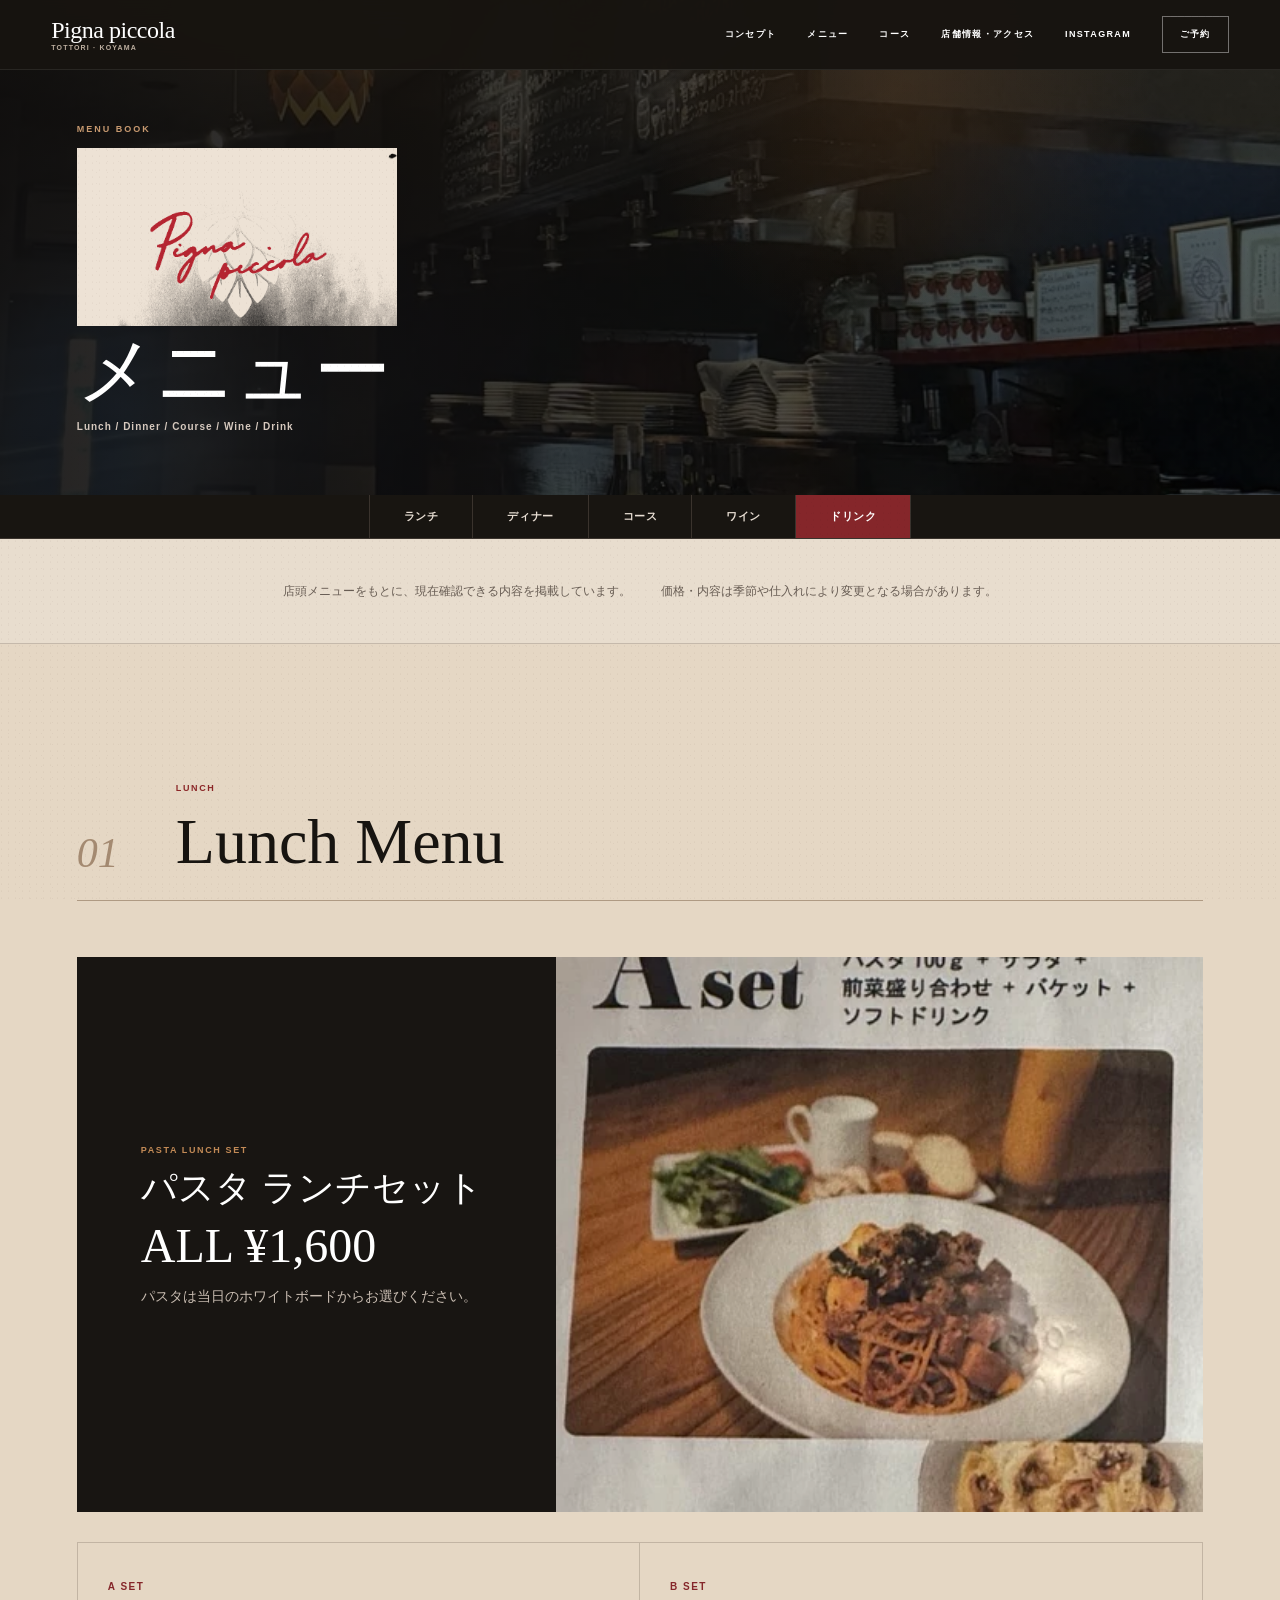
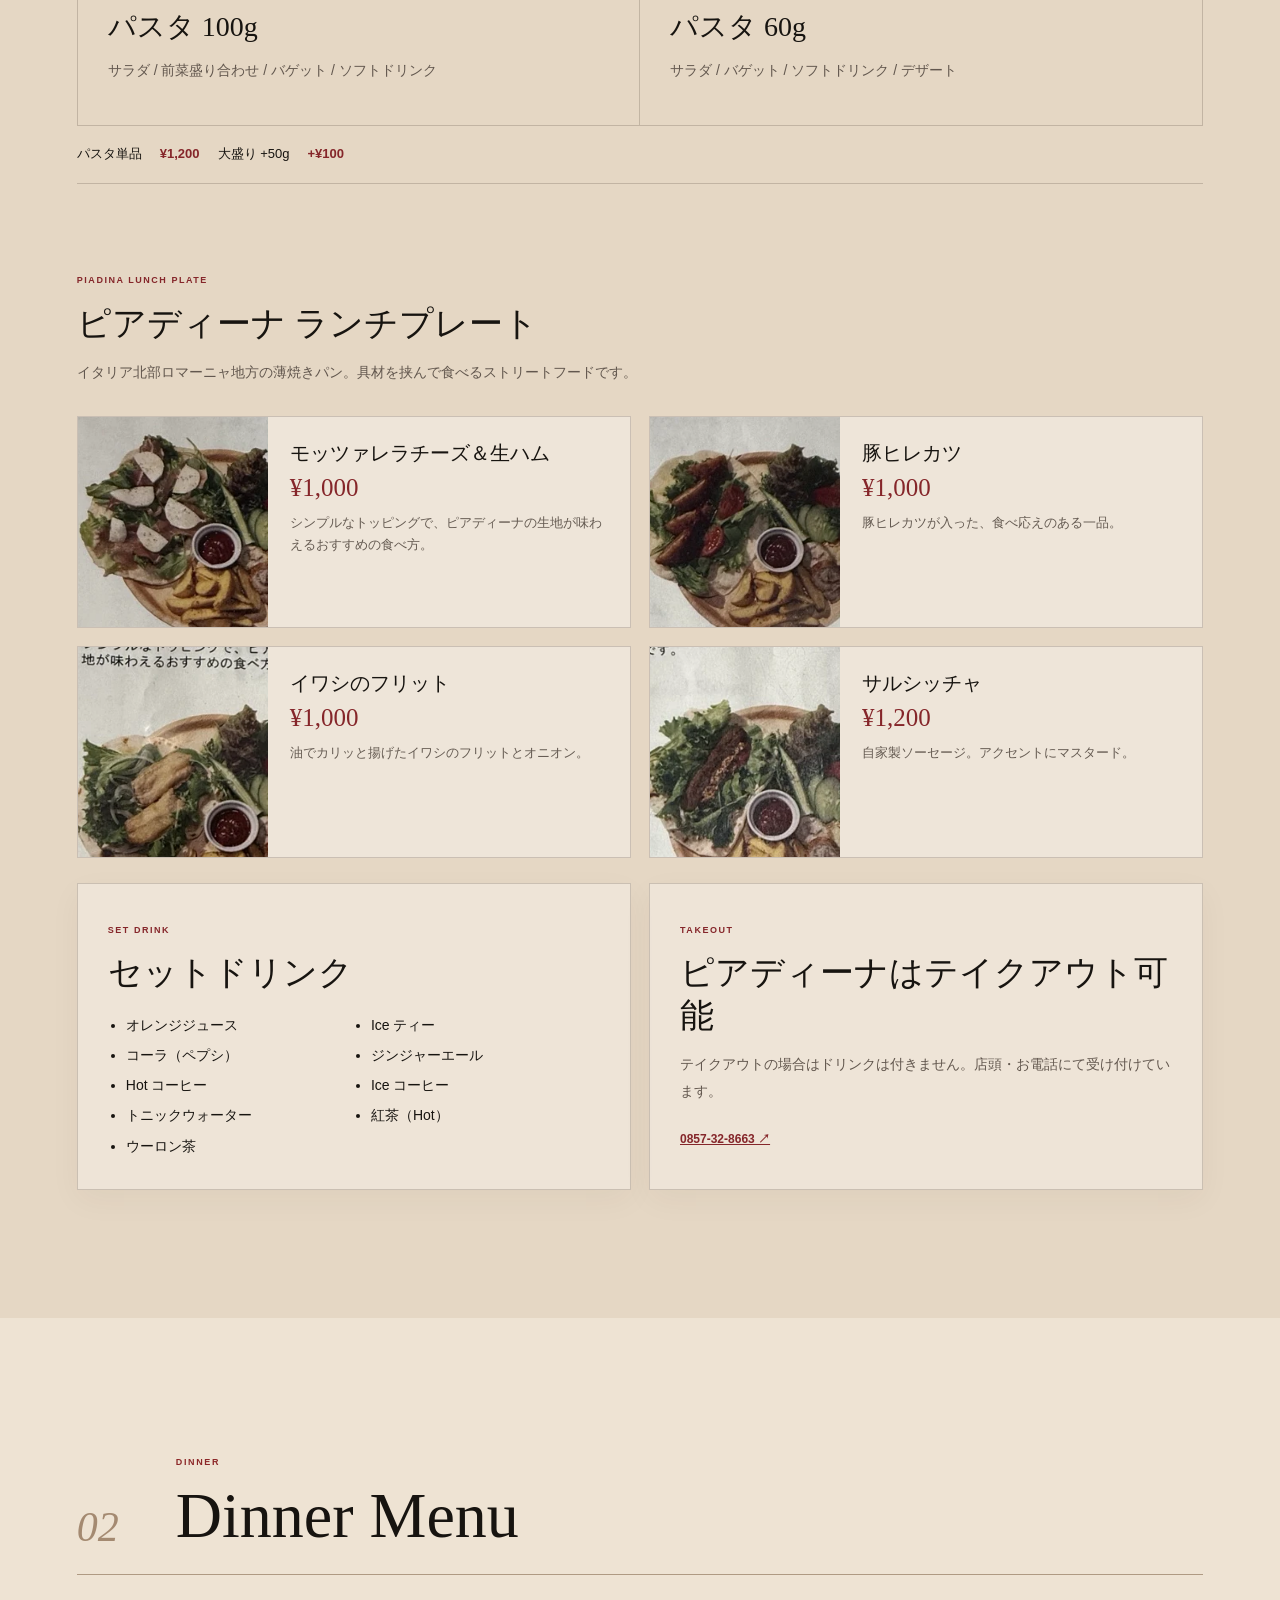
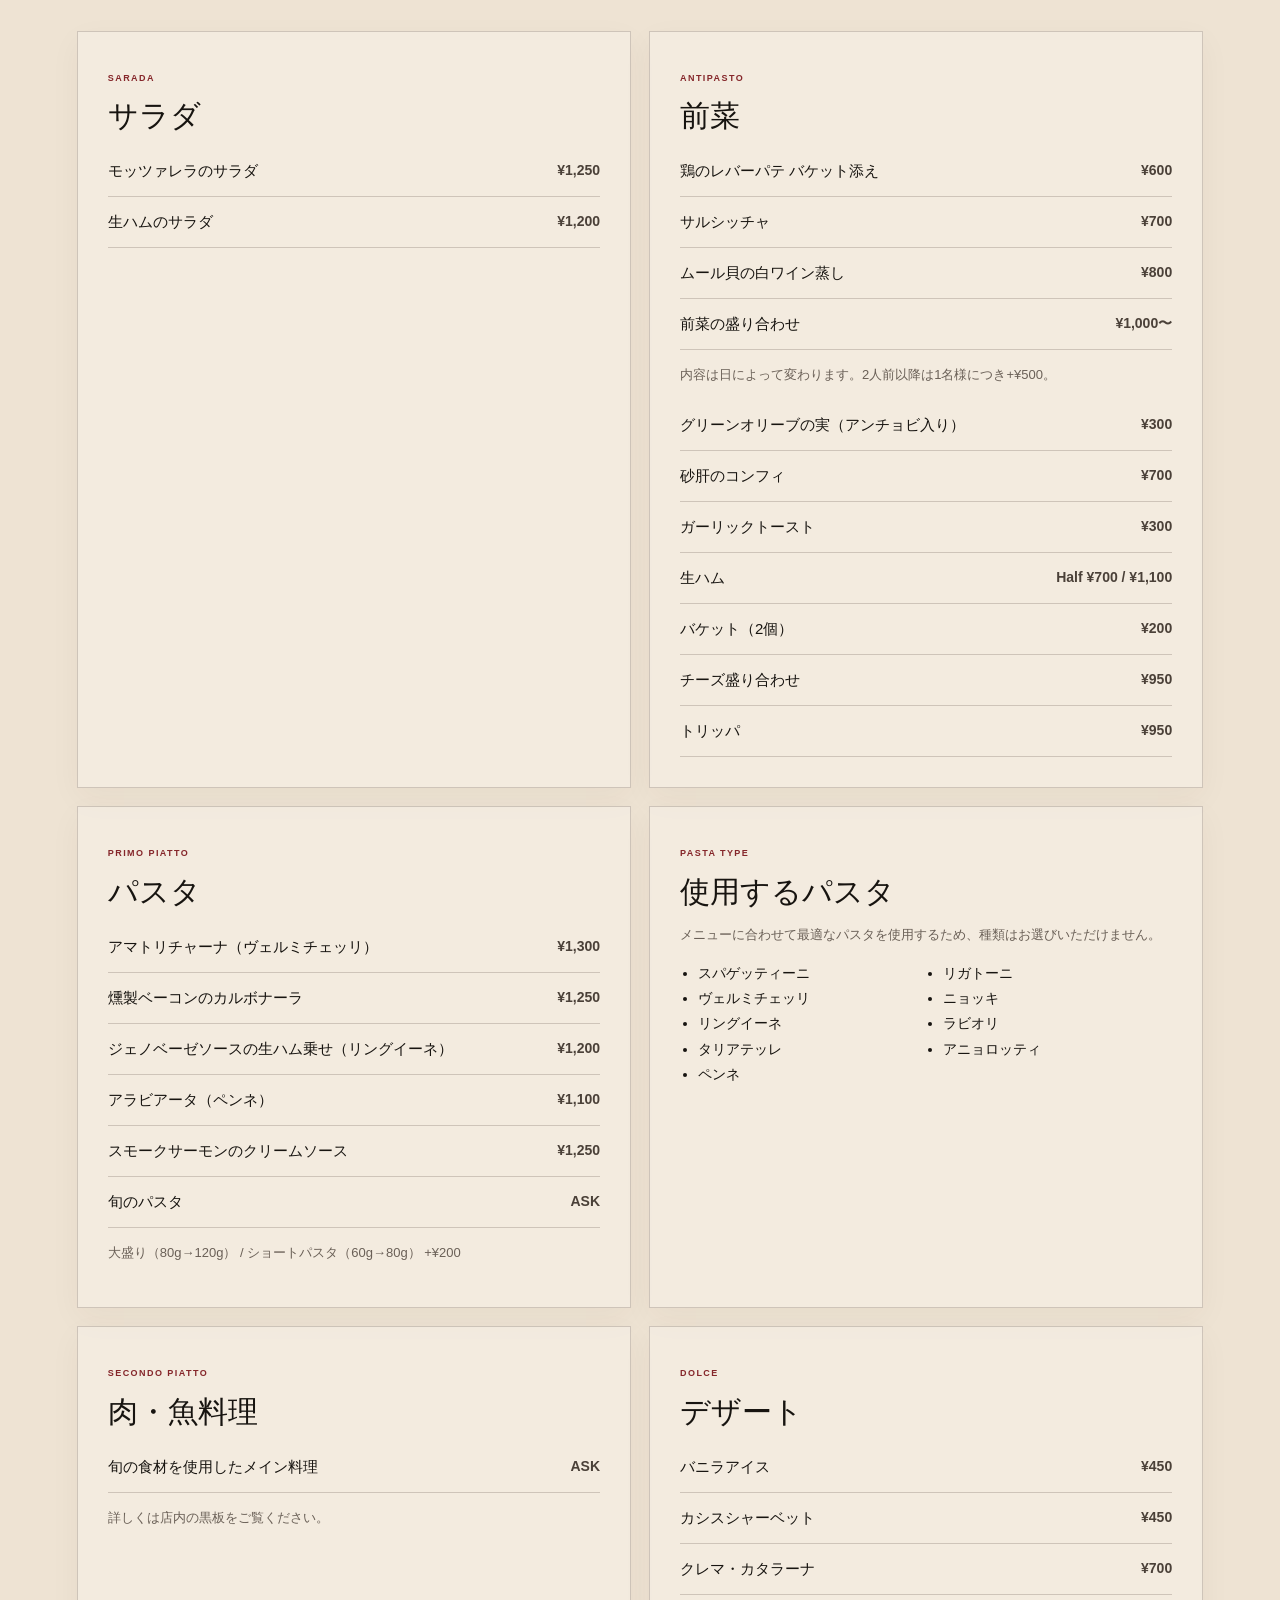
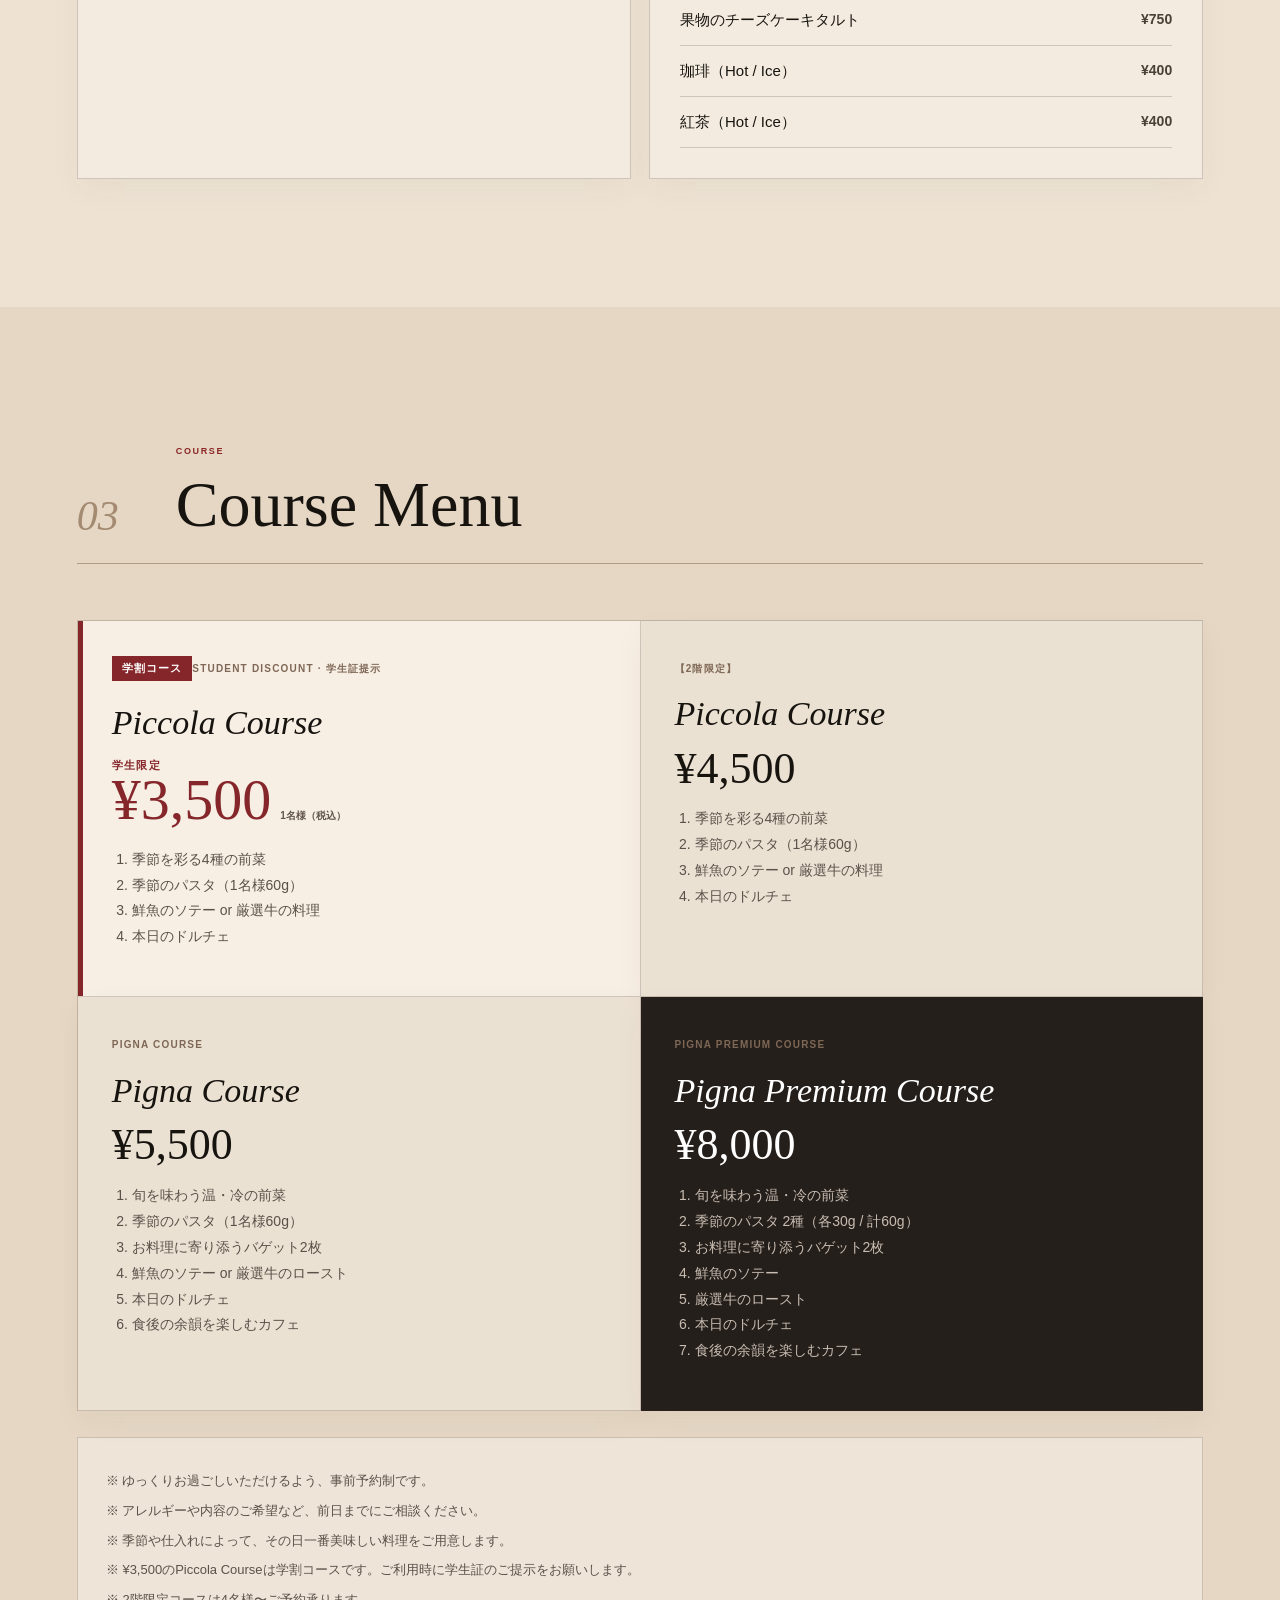
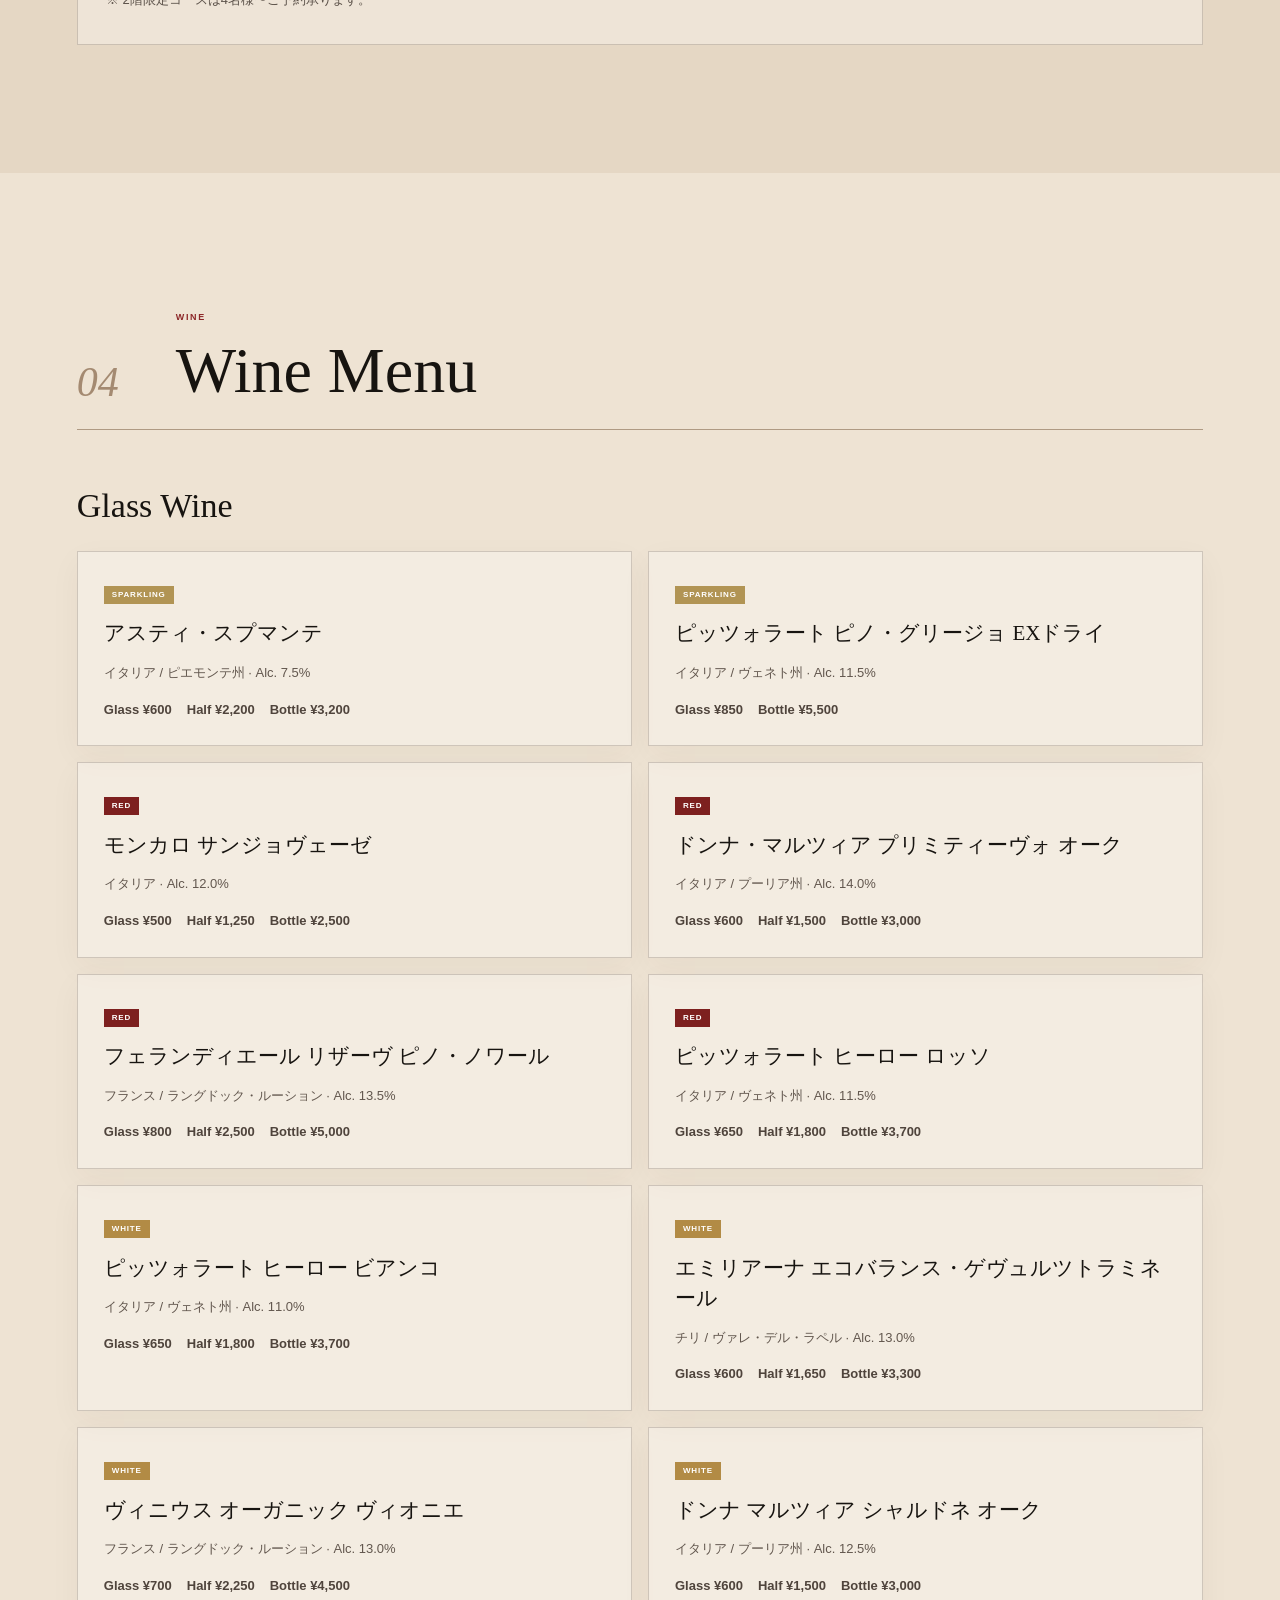
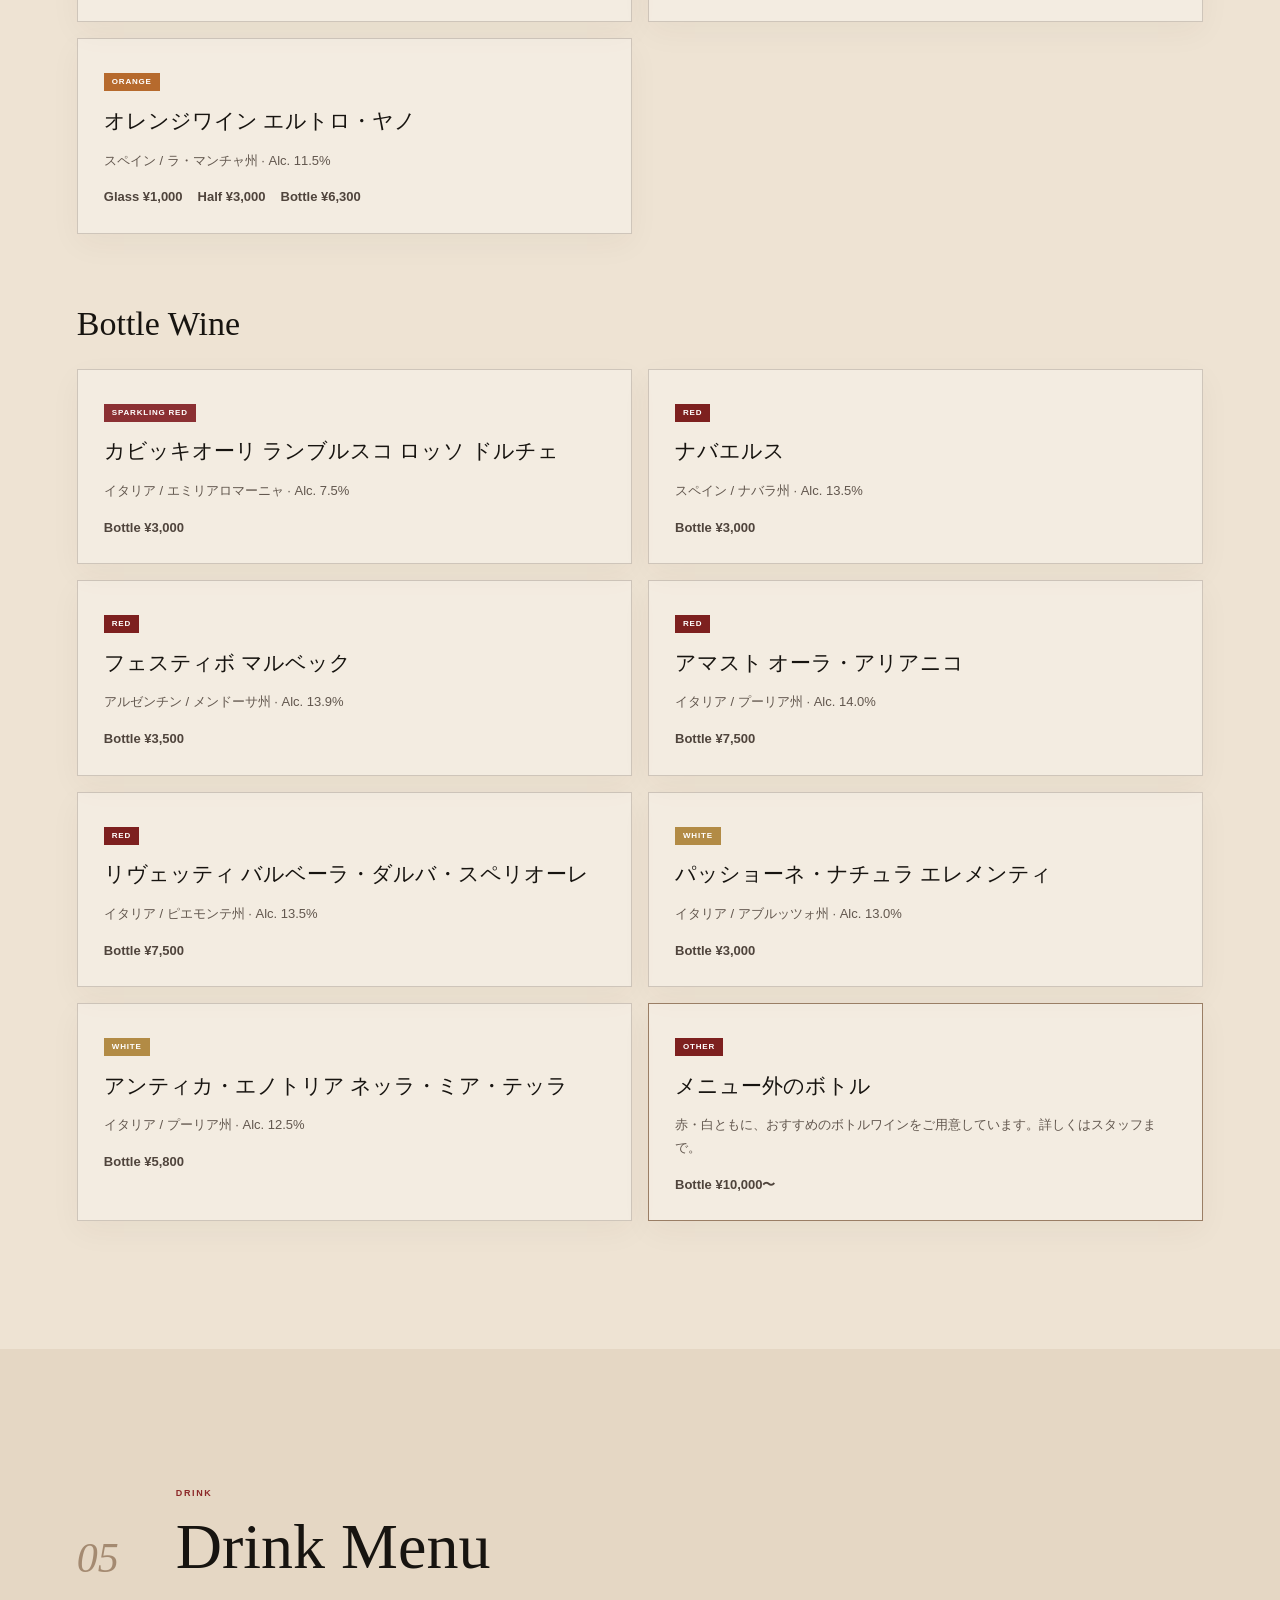
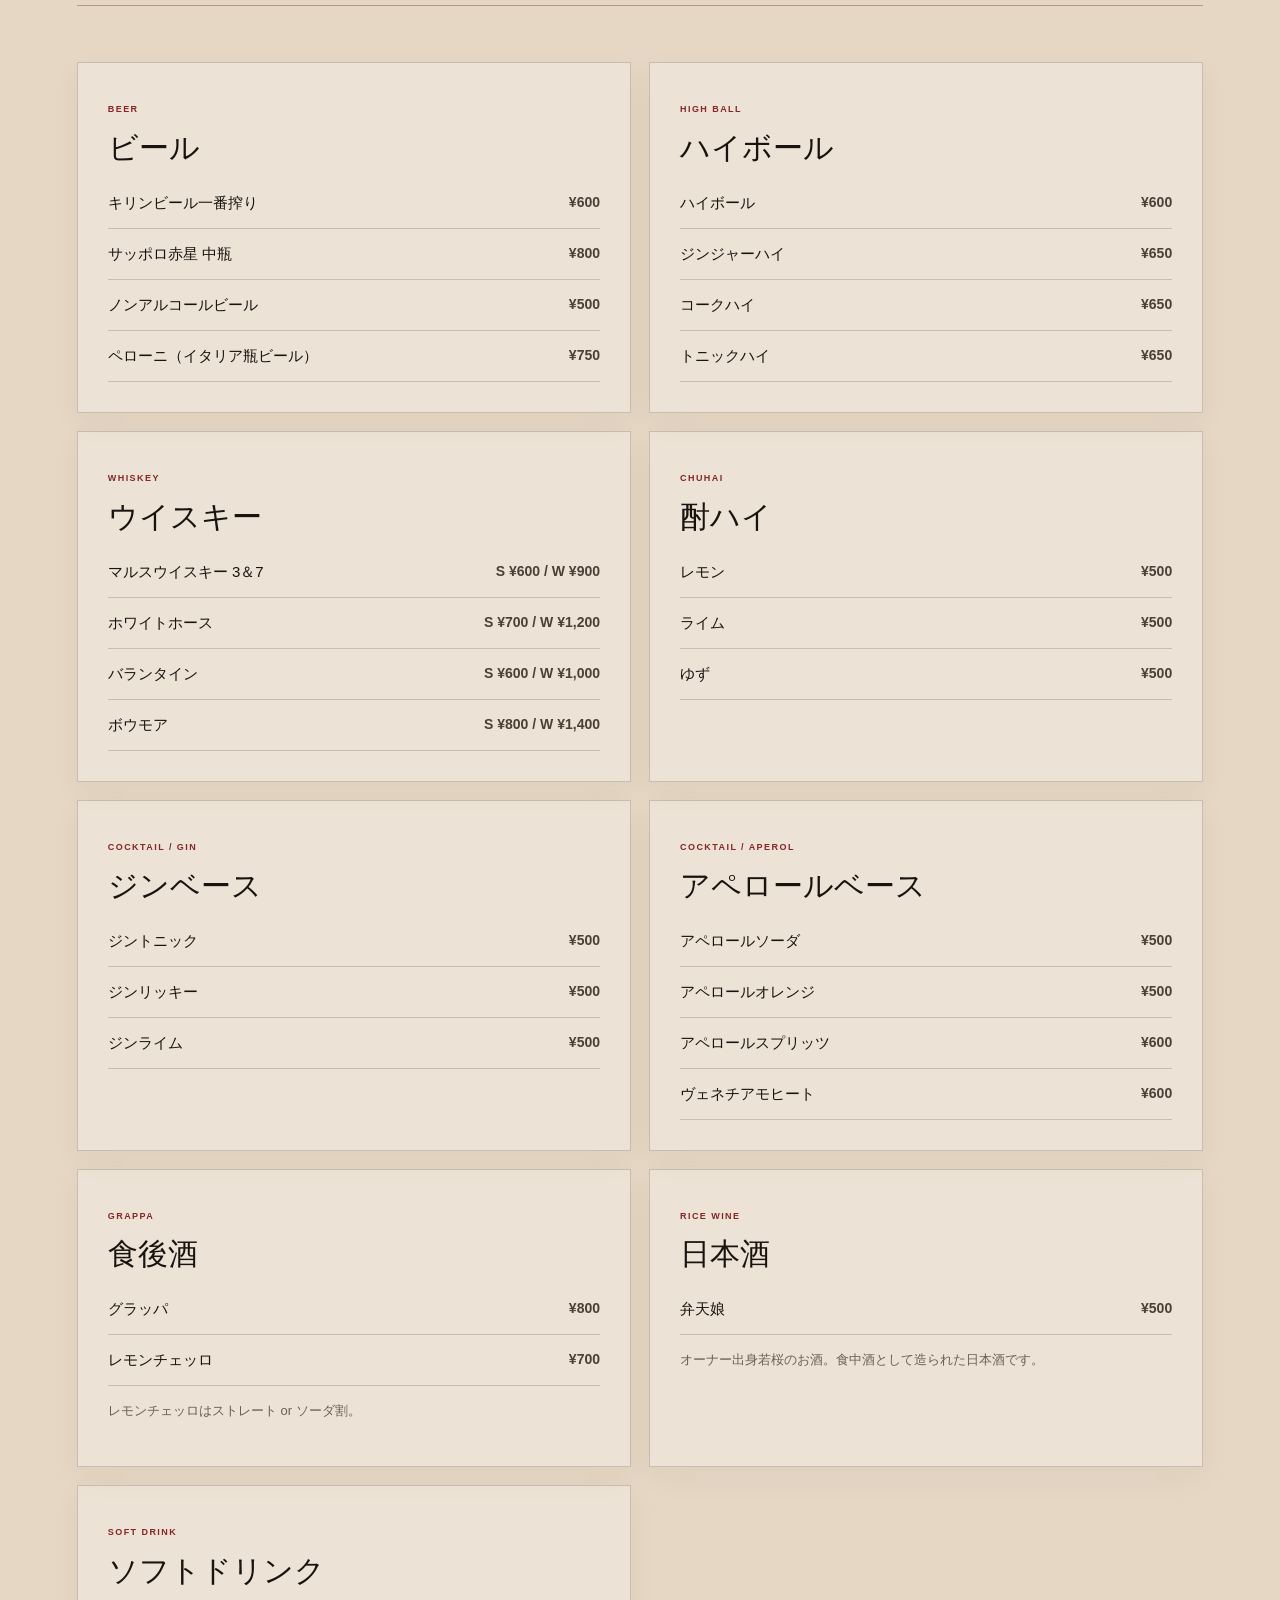
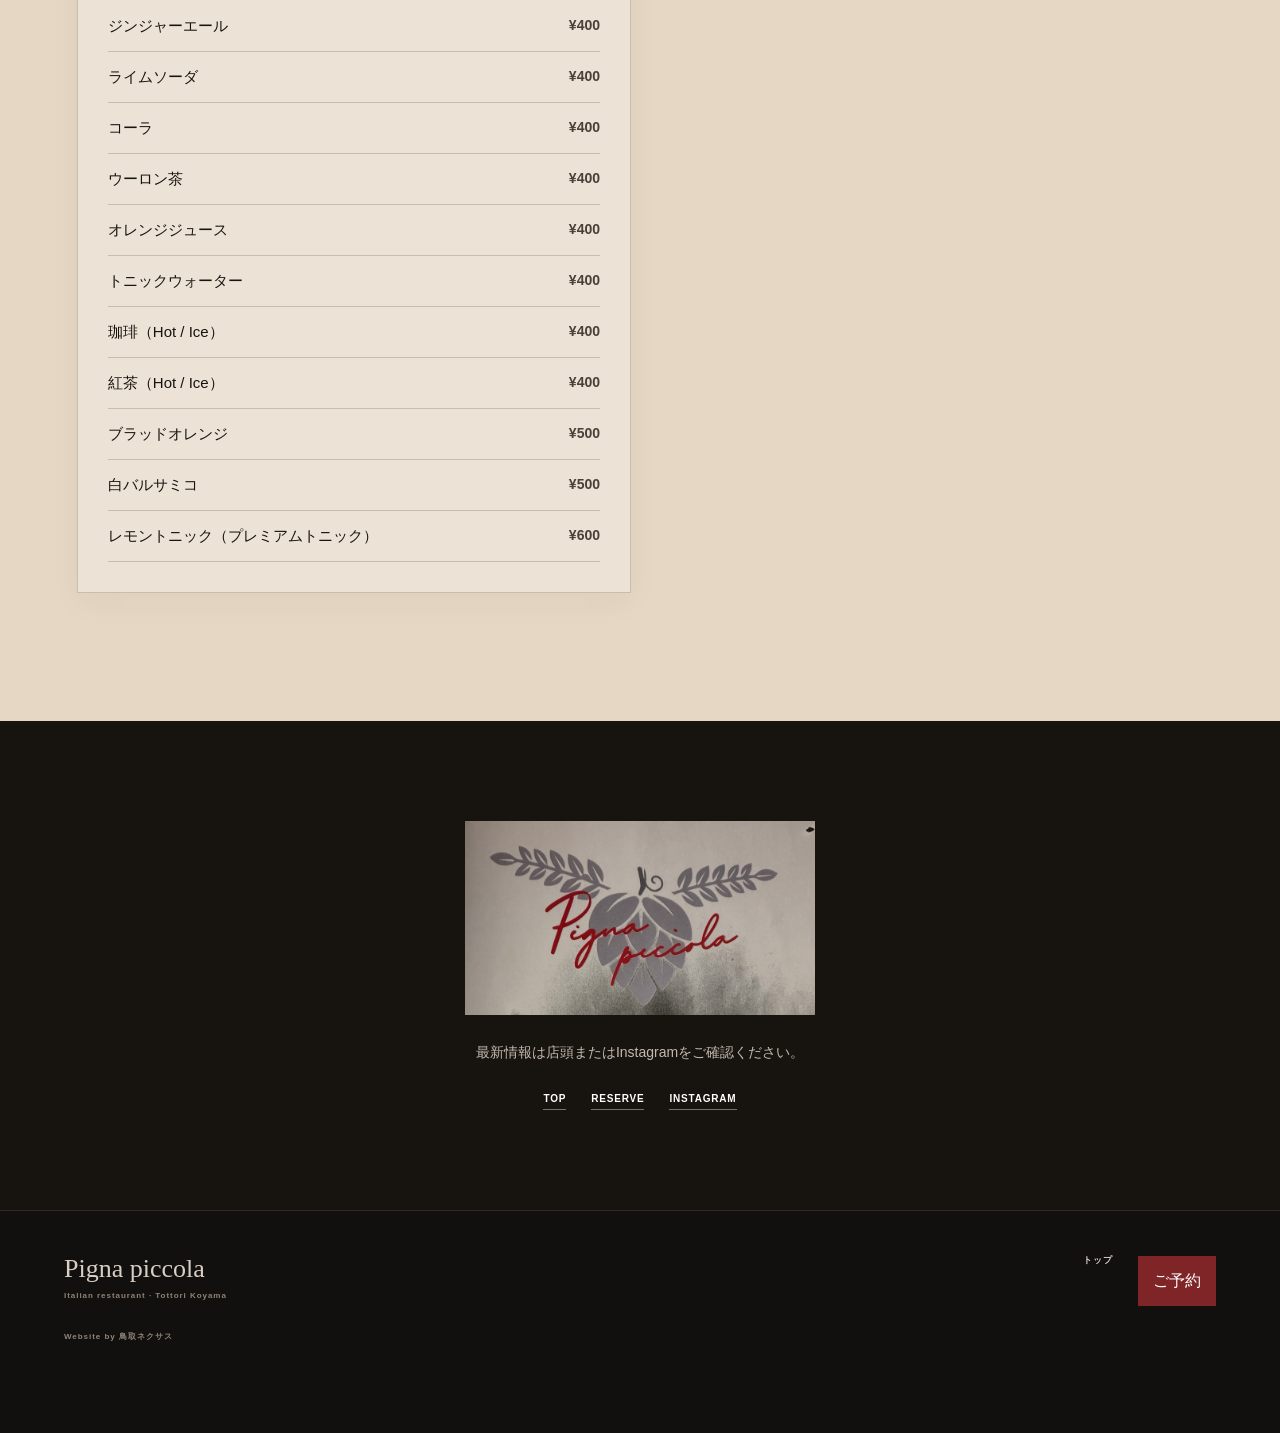
==== commit 98377910: "雰囲気追加" ====
--- a/menu.html
+++ b/menu.html
@@ -8,10 +8,10 @@
   <link rel="stylesheet" href="css/style.css">
 </head>
 <body class="menu-page">
-<header class="site-header site-header--solid" id="top"><a class="brand" href="index.html"><span>Pigna piccola</span><small>TOTTORI · KOYAMA</small></a><button class="nav-toggle" type="button" aria-label="メニューを開く" aria-expanded="false"><i></i><i></i></button><nav class="global-nav"><a href="index.html#concept">Concept</a><a href="menu.html">Menu</a><a href="index.html#course">Course</a><a href="index.html#access">Access</a><a href="https://www.instagram.com/pigna_piccola/" target="_blank" rel="noopener">Instagram</a><a class="reserve" href="tel:0857328663">Reserve</a></nav></header>
+<header class="site-header site-header--solid" id="top"><a class="brand" href="index.html"><span>Pigna piccola</span><small>TOTTORI · KOYAMA</small></a><button class="nav-toggle" type="button" aria-label="メニューを開く" aria-expanded="false"><i></i><i></i></button><nav class="global-nav"><a href="index.html#concept">コンセプト</a><a href="menu.html">メニュー</a><a href="index.html#course">コース</a><a href="index.html#access">店舗情報・アクセス</a><a href="https://www.instagram.com/pigna_piccola/" target="_blank" rel="noopener">Instagram</a><a class="reserve" href="tel:0857328663">ご予約</a></nav></header>
 <main>
-<section class="menu-hero"><img src="images/interior-counter.webp" alt="Pigna piccola 店内"><div class="menu-hero__veil"></div><div class="menu-hero__inner"><p>MENU BOOK</p><img src="images/logo-light.png" alt="Pigna piccola"><h1>Menu</h1><span>Lunch / Dinner / Course / Wine / Drink</span></div></section>
-<nav class="menu-jump" aria-label="メニュー内ナビゲーション"><a href="#lunch">Lunch</a><a href="#dinner">Dinner</a><a href="#course">Course</a><a href="#wine">Wine</a><a href="#drink">Drink</a></nav>
+<section class="menu-hero"><img src="images/interior-counter.webp" alt="Pigna piccola 店内"><div class="menu-hero__veil"></div><div class="menu-hero__inner"><p>MENU BOOK</p><img src="images/logo-light.png" alt="Pigna piccola"><h1>メニュー</h1><span>Lunch / Dinner / Course / Wine / Drink</span></div></section>
+<nav class="menu-jump" aria-label="メニュー内ナビゲーション"><a href="#lunch">ランチ</a><a href="#dinner">ディナー</a><a href="#course">コース</a><a href="#wine">ワイン</a><a href="#drink">ドリンク</a></nav>
 <div class="menu-intro section"><p>店頭メニューをもとに、現在確認できる内容を掲載しています。</p><p>価格・内容は季節や仕入れにより変更となる場合があります。</p></div>
 <section class="full-menu section" id="lunch">
 <div class="menu-section-title"><span>01</span><div><small>LUNCH</small><h2>Lunch Menu</h2></div></div>
@@ -101,7 +101,7 @@
 </section>
 <section class="menu-end"><img src="images/logo-clean.png" alt="Pigna piccola"><p>最新情報は店頭またはInstagramをご確認ください。</p><div><a href="index.html">TOP</a><a href="tel:0857328663">RESERVE</a><a href="https://www.instagram.com/pigna_piccola/" target="_blank" rel="noopener">INSTAGRAM</a></div></section>
 </main>
-<footer class="site-footer"><div><strong>Pigna piccola</strong><span>Italian restaurant · Tottori Koyama</span></div><nav><a href="index.html">Top</a><a href="tel:0857328663">Reserve</a></nav><small>Website by 鳥取ネクサス</small></footer>
+<footer class="site-footer"><div><strong>Pigna piccola</strong><span>Italian restaurant · Tottori Koyama</span></div><nav><a href="index.html">トップ</a><button type="button" class="nav-reserve reserve-trigger" data-reserve-open>ご予約</button></nav><small>Website by 鳥取ネクサス</small></footer>
 <div class="mobile-actions"><a href="index.html">TOP</a><a href="https://www.instagram.com/pigna_piccola/" target="_blank" rel="noopener">INSTAGRAM</a><a class="mobile-actions__reserve" href="tel:0857328663">予約</a></div>
 <button class="to-top" type="button" aria-label="ページ上部へ">↑</button>
 <script src="js/main.js"></script>
--- a/css/style.css
+++ b/css/style.css
@@ -16,3 +16,785 @@
 /* responsive */@media(max-width:980px){.global-nav{position:fixed;inset:70px 0 0;background:#171410;display:flex;flex-direction:column;justify-content:center;align-items:center;gap:28px;transform:translateX(100%);transition:.4s}.global-nav.open{transform:none}.global-nav a{font-size:12px}.nav-toggle{display:block}.motto{grid-template-columns:1fr 1fr;grid-template-areas:"label label" "title title" "body photo"}.motto__photo{height:560px}.menu-preview{grid-template-columns:1fr 1fr;grid-template-rows:560px 420px}.menu-preview__item--large{grid-row:auto;grid-column:1/-1}.course__head{grid-template-columns:1fr}.course__grid{grid-template-columns:1fr 1fr}.atmosphere{grid-template-columns:1fr}.atmosphere__main{height:600px}.atmosphere__motto{min-height:360px}.access{grid-template-columns:1fr}.access__map{height:440px}.menu-columns-pro,.drink-grid,.wine-grid{grid-template-columns:1fr}.photo-menu-grid{grid-template-columns:1fr}.course-menu-grid{grid-template-columns:1fr 1fr}.menu-feature{grid-template-columns:1fr}.menu-feature>img{min-height:360px}.menu-intro{flex-direction:column;gap:7px;text-align:center}}
 @media(max-width:640px){.section{padding:82px 20px}.site-header{height:68px;padding:0 18px}.site-header.scrolled,.site-header--solid{height:64px}.brand span{font-size:21px}.brand small{font-size:6px}.global-nav{inset:64px 0 0}.hero{height:92svh;min-height:650px}.hero__image{object-position:57% center;filter:saturate(.8) brightness(.66)}.hero__content{left:20px;right:20px;bottom:128px;width:auto}.hero h1 img{width:min(360px,84vw)}.hero__address{font-size:12px}.hero__meta{right:18px;bottom:23px;max-width:67vw;justify-content:flex-end;flex-wrap:wrap;gap:7px 12px;font-size:8px;text-align:right}.hero__meta small{font-size:7px}.hero__scroll{left:20px;bottom:20px}.motto{display:block}.motto>.section-label{margin-bottom:25px}.motto__title h2{font-size:50px}.motto__body{margin:35px 0}.motto__body p{font-size:14px}.motto__photo{height:480px}.menu-preview{display:block}.menu-preview__item{display:block;height:520px;min-height:0}.menu-preview__item h2{font-size:57px}.course__head h2{font-size:68px}.course__head p{font-size:13px}.course__grid{grid-template-columns:1fr}.course-card{min-height:350px;padding:28px 23px}.course-card h3{font-size:32px}.course-card--student .course-card__price strong{font-size:56px}.course__foot{flex-direction:column;align-items:flex-start}.atmosphere__main{height:520px}.atmosphere__motto{min-height:330px}.atmosphere__motto p{font-size:43px}.atmosphere__grid{height:auto;grid-template-columns:1fr}.atmosphere__grid figure{height:300px;border-right:0;border-bottom:1px solid rgba(255,255,255,.1)}.menu-book-cta h2{font-size:50px}.access__logo{width:80%}.access__info dl div{grid-template-columns:80px 1fr}.access__info dd{font-size:14px}.access__buttons{flex-direction:column}.access__buttons a{text-align:center}.access__map{height:340px}.site-footer{grid-template-columns:1fr;padding-bottom:95px}.site-footer nav{grid-row:2}.mobile-actions{display:grid;position:fixed;z-index:95;left:0;right:0;bottom:0;grid-template-columns:1fr 1fr 1fr;background:#171410;border-top:1px solid #3b342f;padding-bottom:env(safe-area-inset-bottom)}.mobile-actions a{text-align:center;text-decoration:none;color:#ddd2c7;padding:15px 5px;font:700 9px/1 var(--sans);letter-spacing:.08em;border-right:1px solid #3b342f}.mobile-actions__reserve{background:var(--wine);color:#fff!important}.to-top{bottom:74px}.menu-hero{height:48vh;min-height:380px}.menu-hero__inner{left:20px;bottom:38px}.menu-hero__inner img{width:min(280px,70vw)}.menu-jump{top:64px;justify-content:flex-start;overflow-x:auto;-webkit-overflow-scrolling:touch}.menu-jump a{flex:0 0 auto;padding:15px 20px}.menu-intro{padding:30px 20px!important}.menu-section-title{grid-template-columns:50px 1fr;margin-bottom:38px}.menu-section-title>span{font-size:32px}.menu-section-title h2{font-size:45px}.menu-feature-copy{padding:30px 22px}.big-price{font-size:42px}.set-grid{grid-template-columns:1fr}.set-block{border-right:0;border-bottom:1px solid var(--line)}.set-block:last-child{border-bottom:0}.photo-menu-grid article{grid-template-columns:38% 62%}.photo-menu-grid img{min-height:100%;height:100%}.photo-menu-grid article>div{padding:16px}.photo-menu-grid h4{font-size:16px}.photo-menu-grid p{font-size:12px}.menu-two-col{grid-template-columns:1fr}.plain-list{columns:1}.menu-columns-pro,.drink-grid{grid-template-columns:1fr}.category{padding:24px 18px}.menu-line span{font-size:14px;max-width:72%}.menu-line b{font-size:13px;text-align:right}.course-menu-grid{grid-template-columns:1fr}.course-menu-grid article{padding:28px 22px}.course-student-price strong{font-size:52px}.wine-grid{grid-template-columns:1fr}.wine-item{padding:22px 18px}.menu-end{padding-bottom:120px}}
 @media(prefers-reduced-motion:reduce){html{scroll-behavior:auto}.opening__logo,.opening__rule,.opening p,.hero__image,.reveal{animation:none!important;transition:none!important}.reveal{opacity:1;transform:none}}
+
+
+/* =====================================================================
+   V11 — 日本語UI優先
+   英語は装飾、操作・判断に必要な文言は日本語で表示
+   ===================================================================== */
+.home-v7 .global-nav a,
+.home-v7 .hero-v7-actions a,
+.home-v7 .access-v6-links a,
+.home-v7 .course-v7-actions a,
+.home-v7 .v6-link,
+.home-v7 .v6-outline,
+.home-v7 .menu-cta-v6 a,
+.menu-page .menu-jump a,
+.menu-page .menu-end a{
+  letter-spacing:.08em;
+}
+
+.home-v7 .global-nav a{
+  font-size:12px;
+}
+
+.home-v7 .nav-reserve{
+  font-weight:700;
+}
+
+.home-v7 .hero-v7-actions a{
+  font-size:12px;
+  letter-spacing:.06em;
+}
+
+.home-v7 .eyebrow,
+.menu-page .eyebrow{
+  opacity:.72;
+  font-size:8px;
+  letter-spacing:.18em;
+}
+
+.home-v7 .hero-v7-caption{
+  font-family:var(--sans);
+  font-style:normal;
+}
+
+.home-v7 .mobile-actions a{
+  font-size:11px;
+  letter-spacing:.04em;
+}
+
+.menu-page .menu-jump a{
+  font-size:11px;
+  letter-spacing:.05em;
+}
+
+@media(max-width:640px){
+  .home-v7 .global-nav a{
+    font-size:15px;
+    letter-spacing:.02em;
+  }
+  .home-v7 .hero-v7-actions a{
+    font-size:13px;
+  }
+  .home-v7 .mobile-actions a{
+    font-size:12px;
+  }
+  .menu-page .menu-jump a{
+    font-size:11px;
+    letter-spacing:.02em;
+  }
+}
+
+
+/* =====================================================================
+   V12 — 予約導線を短縮
+   ===================================================================== */
+button{
+  font:inherit;
+}
+.nav-reserve,
+.hero-reserve-button,
+.access-reserve-button,
+.footer-reserve-button,
+.mobile-actions button,
+.menu-reserve-trigger{
+  cursor:pointer;
+}
+
+/* ナビ予約ボタン */
+.home-v7 .nav-reserve{
+  color:inherit;
+  background:transparent;
+  border:1px solid rgba(255,255,255,.35);
+  padding:10px 16px;
+  font-size:12px;
+  letter-spacing:.06em;
+}
+.home-v7 .site-header.scrolled .nav-reserve{
+  color:#f4ecdf;
+}
+.hero-reserve-button{
+  color:#fff;
+  background:none;
+  border:0;
+  border-bottom:1px solid rgba(255,255,255,.46);
+  padding:12px 0 8px;
+  font:700 12px/1 var(--sans);
+  letter-spacing:.06em;
+}
+.hero-reserve-button span{margin-left:22px}
+
+/* 予約セクション */
+.reserve-v12{
+  background:#201b18;
+  color:#f2e9de;
+  padding-top:120px;
+  padding-bottom:120px;
+}
+.reserve-v12-head{
+  display:grid;
+  grid-template-columns:1fr .75fr;
+  gap:20px 7vw;
+  align-items:end;
+  margin-bottom:52px;
+}
+.reserve-v12-head .eyebrow,
+.reserve-v12-head h2{grid-column:1}
+.reserve-v12-head h2{
+  margin:16px 0 0;
+  font:400 clamp(52px,6vw,88px)/1 var(--serif);
+  letter-spacing:-.045em;
+}
+.reserve-v12-head p{
+  grid-column:2;
+  grid-row:1/3;
+  margin:0;
+  border-top:1px solid rgba(255,255,255,.22);
+  padding-top:20px;
+  font-size:14px;
+  line-height:1.9;
+  color:#c7b9ad;
+}
+.reserve-v12-grid{
+  display:grid;
+  grid-template-columns:1fr 1fr;
+  border-top:1px solid rgba(255,255,255,.18);
+  border-left:1px solid rgba(255,255,255,.18);
+}
+.reserve-v12-card{
+  min-height:290px;
+  padding:32px 34px;
+  border-right:1px solid rgba(255,255,255,.18);
+  border-bottom:1px solid rgba(255,255,255,.18);
+  color:#f3eadf;
+  text-decoration:none;
+  display:flex;
+  flex-direction:column;
+  justify-content:space-between;
+  transition:background .25s ease, transform .25s ease;
+}
+.reserve-v12-card:hover{
+  background:#2b2420;
+}
+.reserve-v12-phone{
+  background:#7f2427;
+}
+.reserve-v12-phone:hover{
+  background:#8c292d;
+}
+.reserve-v12-label{
+  display:inline-block;
+  margin-bottom:22px;
+  font:700 11px/1 var(--sans);
+  letter-spacing:.08em;
+  color:#d5c4b6;
+}
+.reserve-v12-phone .reserve-v12-label{color:#f0d8d9}
+.reserve-v12-card h3{
+  margin:0 0 13px;
+  font:400 30px/1.25 var(--serif);
+}
+.reserve-v12-card p{
+  margin:0;
+  font-size:13px;
+  color:#c5b8ae;
+}
+.reserve-v12-phone p{color:#ead0d2}
+.reserve-v12-meta{
+  display:flex;
+  align-items:end;
+  justify-content:space-between;
+  gap:20px;
+  margin-top:45px;
+}
+.reserve-v12-meta strong{
+  font:400 25px/1 var(--serif);
+}
+.reserve-v12-meta span{
+  font:700 9px/1 var(--sans);
+  letter-spacing:.16em;
+}
+.reserve-v12-info{
+  display:grid;
+  grid-template-columns:repeat(3,1fr);
+  border-bottom:1px solid rgba(255,255,255,.16);
+}
+.reserve-v12-info div{
+  padding:18px 0;
+  display:flex;
+  gap:18px;
+  align-items:center;
+}
+.reserve-v12-info span{
+  font-size:11px;
+  color:#a99b90;
+}
+.reserve-v12-info strong{
+  font-size:13px;
+  font-weight:500;
+}
+
+/* access/footer button normalize */
+.access-reserve-button,
+.footer-reserve-button{
+  background:none;
+  border:0;
+  padding:0;
+  color:inherit;
+  text-decoration:none;
+}
+.access-reserve-button{
+  font:700 11px/1 var(--sans);
+  letter-spacing:.13em;
+  border-bottom:1px solid #918071;
+  padding-bottom:5px;
+}
+
+/* モーダル */
+.reserve-modal{
+  position:fixed;
+  inset:0;
+  z-index:10000;
+  opacity:0;
+  visibility:hidden;
+  transition:opacity .25s ease, visibility .25s ease;
+}
+.reserve-modal.is-open{
+  opacity:1;
+  visibility:visible;
+}
+.reserve-modal-backdrop{
+  position:absolute;
+  inset:0;
+  background:rgba(8,7,6,.72);
+  backdrop-filter:blur(6px);
+}
+.reserve-modal-panel{
+  position:absolute;
+  right:0;
+  top:0;
+  height:100%;
+  width:min(520px,100%);
+  background:#eee4d5;
+  color:#211d1a;
+  padding:clamp(36px,6vw,68px);
+  overflow:auto;
+  transform:translateX(100%);
+  transition:transform .35s cubic-bezier(.2,.7,.2,1);
+  box-shadow:-20px 0 60px rgba(0,0,0,.22);
+}
+.reserve-modal.is-open .reserve-modal-panel{
+  transform:translateX(0);
+}
+.reserve-modal-close{
+  position:absolute;
+  right:24px;
+  top:20px;
+  border:0;
+  background:none;
+  color:#211d1a;
+  font-size:32px;
+  line-height:1;
+  cursor:pointer;
+}
+.reserve-modal-panel h2{
+  margin:15px 0 8px;
+  font:400 clamp(42px,5vw,64px)/1 var(--serif);
+}
+.reserve-modal-intro{
+  margin:0 0 32px;
+  font-size:14px;
+  color:#645951;
+}
+.reserve-modal-option{
+  display:flex;
+  justify-content:space-between;
+  align-items:center;
+  gap:20px;
+  min-height:128px;
+  padding:22px 24px;
+  border:1px solid #b9a58f;
+  color:#211d1a;
+  text-decoration:none;
+  margin-bottom:14px;
+  background:rgba(255,255,255,.24);
+}
+.reserve-modal-option.primary{
+  background:#7f2427;
+  color:#fff;
+  border-color:#7f2427;
+}
+.reserve-modal-option small{
+  display:block;
+  margin-bottom:8px;
+  font-size:11px;
+  color:#76685e;
+}
+.reserve-modal-option.primary small{
+  color:#f0d3d5;
+}
+.reserve-modal-option strong{
+  display:block;
+  font:400 22px/1.3 var(--serif);
+}
+.reserve-modal-option span{
+  display:block;
+  margin-top:8px;
+  font-size:13px;
+}
+.reserve-modal-option b{
+  font-size:22px;
+  font-weight:400;
+}
+.reserve-modal-note{
+  margin-top:30px;
+  padding-top:22px;
+  border-top:1px solid #b9a58f;
+}
+.reserve-modal-note p{
+  margin:7px 0;
+  font-size:13px;
+  line-height:1.6;
+}
+.reserve-modal-note strong{
+  display:inline-block;
+  min-width:76px;
+}
+
+/* mobile actions */
+.home-v7 .mobile-actions button{
+  border:0;
+  border-left:1px solid rgba(255,255,255,.1);
+  border-right:1px solid rgba(255,255,255,.1);
+  background:#7f2427;
+  color:#fff;
+}
+.menu-page .nav-reserve,
+.menu-page .menu-reserve-trigger{
+  background:#7f2427;
+  color:#fff;
+  border:0;
+  padding:11px 15px;
+}
+
+/* body lock */
+body.reserve-open{
+  overflow:hidden;
+}
+
+@media(max-width:760px){
+  .reserve-v12{
+    padding:86px 20px;
+  }
+  .reserve-v12-head{
+    grid-template-columns:1fr;
+    margin-bottom:36px;
+  }
+  .reserve-v12-head .eyebrow,
+  .reserve-v12-head h2,
+  .reserve-v12-head p{
+    grid-column:1;
+    grid-row:auto;
+  }
+  .reserve-v12-head h2{
+    font-size:50px;
+  }
+  .reserve-v12-head p{
+    font-size:13px;
+  }
+  .reserve-v12-grid{
+    grid-template-columns:1fr;
+  }
+  .reserve-v12-card{
+    min-height:230px;
+    padding:26px 22px;
+  }
+  .reserve-v12-card h3{
+    font-size:27px;
+  }
+  .reserve-v12-meta{
+    margin-top:32px;
+  }
+  .reserve-v12-meta strong{
+    font-size:22px;
+  }
+  .reserve-v12-info{
+    grid-template-columns:1fr;
+    padding-top:8px;
+  }
+  .reserve-v12-info div{
+    border-bottom:1px solid rgba(255,255,255,.12);
+  }
+  .reserve-modal-panel{
+    top:auto;
+    bottom:0;
+    height:auto;
+    max-height:92svh;
+    width:100%;
+    padding:42px 20px 28px;
+    transform:translateY(100%);
+  }
+  .reserve-modal.is-open .reserve-modal-panel{
+    transform:translateY(0);
+  }
+  .reserve-modal-option{
+    min-height:112px;
+    padding:19px 18px;
+  }
+  .reserve-modal-option strong{
+    font-size:20px;
+  }
+}
+
+
+/* =====================================================================
+   V13 — スマホナビの透過バグ修正
+   スクロール位置に関係なく、メニュー展開中は完全な黒背景に固定
+   ===================================================================== */
+@media(max-width:980px){
+  .site-header{
+    z-index:1000;
+  }
+
+  .global-nav{
+    z-index:999;
+    background:#171410 !important;
+    background-color:#171410 !important;
+    background-image:none !important;
+    opacity:1 !important;
+    backdrop-filter:none !important;
+    -webkit-backdrop-filter:none !important;
+    isolation:isolate;
+  }
+
+  .global-nav::before{
+    content:"";
+    position:absolute;
+    inset:0;
+    z-index:-1;
+    background:#171410;
+    opacity:1;
+    pointer-events:none;
+  }
+
+  body.nav-open .site-header,
+  body.nav-open .site-header.scrolled,
+  body.nav-open .site-header--solid{
+    background:#171410 !important;
+    background-color:#171410 !important;
+    background-image:none !important;
+    backdrop-filter:none !important;
+    -webkit-backdrop-filter:none !important;
+    border-bottom-color:#3b342f !important;
+  }
+
+  body.nav-open .global-nav,
+  body.nav-open .global-nav.open{
+    background:#171410 !important;
+    background-color:#171410 !important;
+    opacity:1 !important;
+  }
+}
+
+@media(max-width:640px){
+  body.nav-open .global-nav{
+    top:64px;
+    bottom:0;
+  }
+}
+
+
+/* =====================================================================
+   V14 — 実店舗の空気感を視覚で出す
+   木 / 黒 / 深い赤 / 暖色照明 / 黒板 / ワイン
+   ===================================================================== */
+:root{
+  --warm-black:#15120f;
+  --warm-charcoal:#221d19;
+  --warm-wood:#765337;
+  --warm-red:#8c2728;
+  --warm-amber:#c27838;
+  --warm-paper:#eee3d3;
+}
+
+/* 全体にごく薄い紙・フィルムの質感 */
+.home-page::before,
+.menu-page::before{
+  content:"";
+  position:fixed;
+  inset:0;
+  z-index:9998;
+  pointer-events:none;
+  opacity:.055;
+  mix-blend-mode:multiply;
+  background-image:
+    radial-gradient(circle at 20% 30%, #5d4939 0 .55px, transparent .7px),
+    radial-gradient(circle at 75% 65%, #5d4939 0 .45px, transparent .65px);
+  background-size:7px 7px, 11px 11px;
+}
+
+/* HERO：暖色ライトの空気を残す */
+.hero__image{
+  filter:saturate(.86) contrast(1.07) brightness(.67) sepia(.035);
+}
+.hero__veil{
+  background:
+    radial-gradient(circle at 69% 24%, rgba(203,126,54,.22), transparent 22%),
+    linear-gradient(90deg,rgba(8,7,6,.72),rgba(8,7,6,.18) 52%,rgba(8,7,6,.35)),
+    linear-gradient(0deg,rgba(7,6,5,.72),transparent 58%,rgba(7,6,5,.18));
+}
+.hero__content{
+  text-shadow:0 4px 28px rgba(0,0,0,.36);
+}
+.hero__buttons a{
+  font-size:11px;
+  letter-spacing:.06em;
+}
+.hero__meta{
+  color:rgba(255,255,255,.82);
+}
+
+/* モットー：店の言葉を主役に */
+.motto{
+  position:relative;
+  overflow:hidden;
+}
+.motto::after{
+  content:"旬";
+  position:absolute;
+  z-index:0;
+  right:-.02em;
+  bottom:-.18em;
+  font:400 clamp(180px,29vw,430px)/1 var(--serif);
+  color:rgba(116,82,55,.045);
+  pointer-events:none;
+}
+.motto>*{position:relative;z-index:1}
+.motto__photo{
+  box-shadow:0 28px 65px rgba(45,32,22,.18);
+}
+.motto__photo img{
+  filter:saturate(.82) contrast(1.08) brightness(.82) sepia(.035);
+}
+
+/* MENU PREVIEW：写真を暗く落ち着かせ、赤/琥珀をアクセント */
+.menu-preview{
+  background:var(--warm-black);
+  gap:2px;
+}
+.menu-preview__item{
+  background:#17130f;
+}
+.menu-preview__item img{
+  filter:saturate(.76) contrast(1.08) brightness(.65) sepia(.035);
+}
+.menu-preview__item:hover img{
+  filter:saturate(.88) contrast(1.08) brightness(.73) sepia(.025);
+}
+.menu-preview__shade{
+  background:
+    linear-gradient(0deg,rgba(9,7,6,.88),transparent 66%),
+    linear-gradient(90deg,rgba(105,46,31,.15),transparent 50%);
+}
+.menu-preview__item small{
+  color:#d09257;
+}
+.menu-preview__item h2{
+  font-size:clamp(44px,5vw,76px);
+  letter-spacing:-.04em;
+}
+
+/* COURSE：生成り＋暗い木のトーン */
+.course{
+  background:
+    linear-gradient(rgba(235,223,206,.96),rgba(235,223,206,.96)),
+    repeating-linear-gradient(90deg,rgba(86,60,41,.03) 0 1px,transparent 1px 6px);
+}
+.course-card{
+  background:rgba(255,252,247,.28);
+}
+.course-card--student{
+  box-shadow:inset 5px 0 0 var(--warm-red);
+}
+.student-tag,.student-note,.course-card--student .course-card__price strong{
+  color:var(--warm-red);
+}
+.course-card--dark{
+  background:linear-gradient(145deg,#27201b,#181511);
+}
+
+/* 店内空気感専用 */
+.atmosphere--v14{
+  background:var(--warm-black);
+  color:#f2e8da;
+  display:grid;
+  grid-template-columns:.72fr 1.28fr;
+  grid-template-areas:
+    "intro wide"
+    "details details";
+  border-top:1px solid #302820;
+}
+.atmosphere-v14__intro{
+  grid-area:intro;
+  padding:clamp(70px,9vw,145px) clamp(30px,6vw,90px);
+  display:flex;
+  flex-direction:column;
+  justify-content:center;
+  background:
+    radial-gradient(circle at 80% 10%,rgba(194,120,56,.11),transparent 32%),
+    var(--warm-charcoal);
+}
+.atmosphere-v14__intro small{
+  font:700 8px/1 var(--sans);
+  letter-spacing:.21em;
+  color:#c78850;
+}
+.atmosphere-v14__intro p{
+  margin:28px 0 0;
+  font:400 clamp(40px,5vw,74px)/1.28 var(--serif);
+}
+.atmosphere-v14__wide{
+  grid-area:wide;
+  margin:0;
+  min-height:720px;
+  overflow:hidden;
+}
+.atmosphere-v14__wide img{
+  width:100%;
+  height:100%;
+  object-fit:cover;
+  object-position:center;
+  filter:saturate(.82) contrast(1.06) brightness(.72) sepia(.03);
+}
+.atmosphere-v14__details{
+  grid-area:details;
+  display:grid;
+  grid-template-columns:1fr 1fr 1fr;
+  height:360px;
+  gap:2px;
+  background:#332a22;
+}
+.atmosphere-v14__details figure{
+  margin:0;
+  overflow:hidden;
+  position:relative;
+}
+.atmosphere-v14__details figure::after{
+  content:"";
+  position:absolute;
+  inset:0;
+  background:linear-gradient(0deg,rgba(10,8,7,.2),transparent 60%);
+}
+.atmosphere-v14__details img{
+  width:100%;
+  height:100%;
+  object-fit:cover;
+  filter:saturate(.83) contrast(1.08) brightness(.78) sepia(.035);
+  transition:transform .8s ease, filter .5s ease;
+}
+.atmosphere-v14__details figure:hover img{
+  transform:scale(1.035);
+  filter:saturate(.92) contrast(1.08) brightness(.84);
+}
+
+/* MENU BOOK CTA：英語大見出しではなく、日本語を主役に */
+.menu-book-cta{
+  background:
+    radial-gradient(circle at 20% 0,rgba(209,124,67,.13),transparent 30%),
+    #842628;
+}
+.menu-book-cta__inner small{
+  display:block;
+  font:700 8px/1 var(--sans);
+  letter-spacing:.22em;
+  color:#e1beb8;
+  margin-bottom:20px;
+}
+.menu-book-cta h2{
+  font-size:clamp(62px,8vw,118px);
+  line-height:.95;
+}
+.menu-book-cta a{
+  font-size:11px;
+  letter-spacing:.08em;
+}
+
+/* ACCESSも少し木・黒を繋ぐ */
+.access{
+  background:
+    linear-gradient(rgba(239,229,214,.96),rgba(239,229,214,.96)),
+    repeating-linear-gradient(90deg,rgba(90,64,45,.025) 0 1px,transparent 1px 7px);
+}
+
+/* menu.html：紙メニューっぽい落ち着き＋黒板の空気 */
+.menu-page{
+  background:#eee3d3;
+}
+.menu-hero__veil{
+  background:
+    radial-gradient(circle at 70% 18%,rgba(196,118,51,.15),transparent 26%),
+    linear-gradient(90deg,rgba(9,7,6,.8),rgba(9,7,6,.3));
+}
+.menu-jump{
+  background:rgba(20,17,14,.98);
+}
+.full-menu:nth-of-type(even){
+  background:#e5d7c4;
+}
+.category,.wine-item,.course-menu-grid article,.menu-list-block,.menu-note-card{
+  box-shadow:0 10px 30px rgba(61,43,30,.045);
+}
+.menu-section-title{
+  border-bottom-color:#af9a83;
+}
+.menu-section-title small{
+  color:#8c2728;
+}
+
+/* mobile */
+@media(max-width:980px){
+  .atmosphere--v14{
+    grid-template-columns:1fr;
+    grid-template-areas:"wide" "intro" "details";
+  }
+  .atmosphere-v14__wide{
+    min-height:620px;
+  }
+}
+
+@media(max-width:640px){
+  .hero__buttons a{
+    font-size:12px;
+  }
+  .hero__meta{
+    font-size:8.5px;
+  }
+  .motto::after{
+    font-size:210px;
+    right:-30px;
+    bottom:-20px;
+  }
+  .menu-preview__item h2{
+    font-size:49px;
+  }
+  .atmosphere-v14__wide{
+    min-height:520px;
+  }
+  .atmosphere-v14__intro{
+    padding:72px 22px;
+  }
+  .atmosphere-v14__intro p{
+    font-size:46px;
+  }
+  .atmosphere-v14__details{
+    grid-template-columns:1fr;
+    height:auto;
+  }
+  .atmosphere-v14__details figure{
+    height:280px;
+  }
+  .menu-book-cta h2{
+    font-size:64px;
+  }
+}
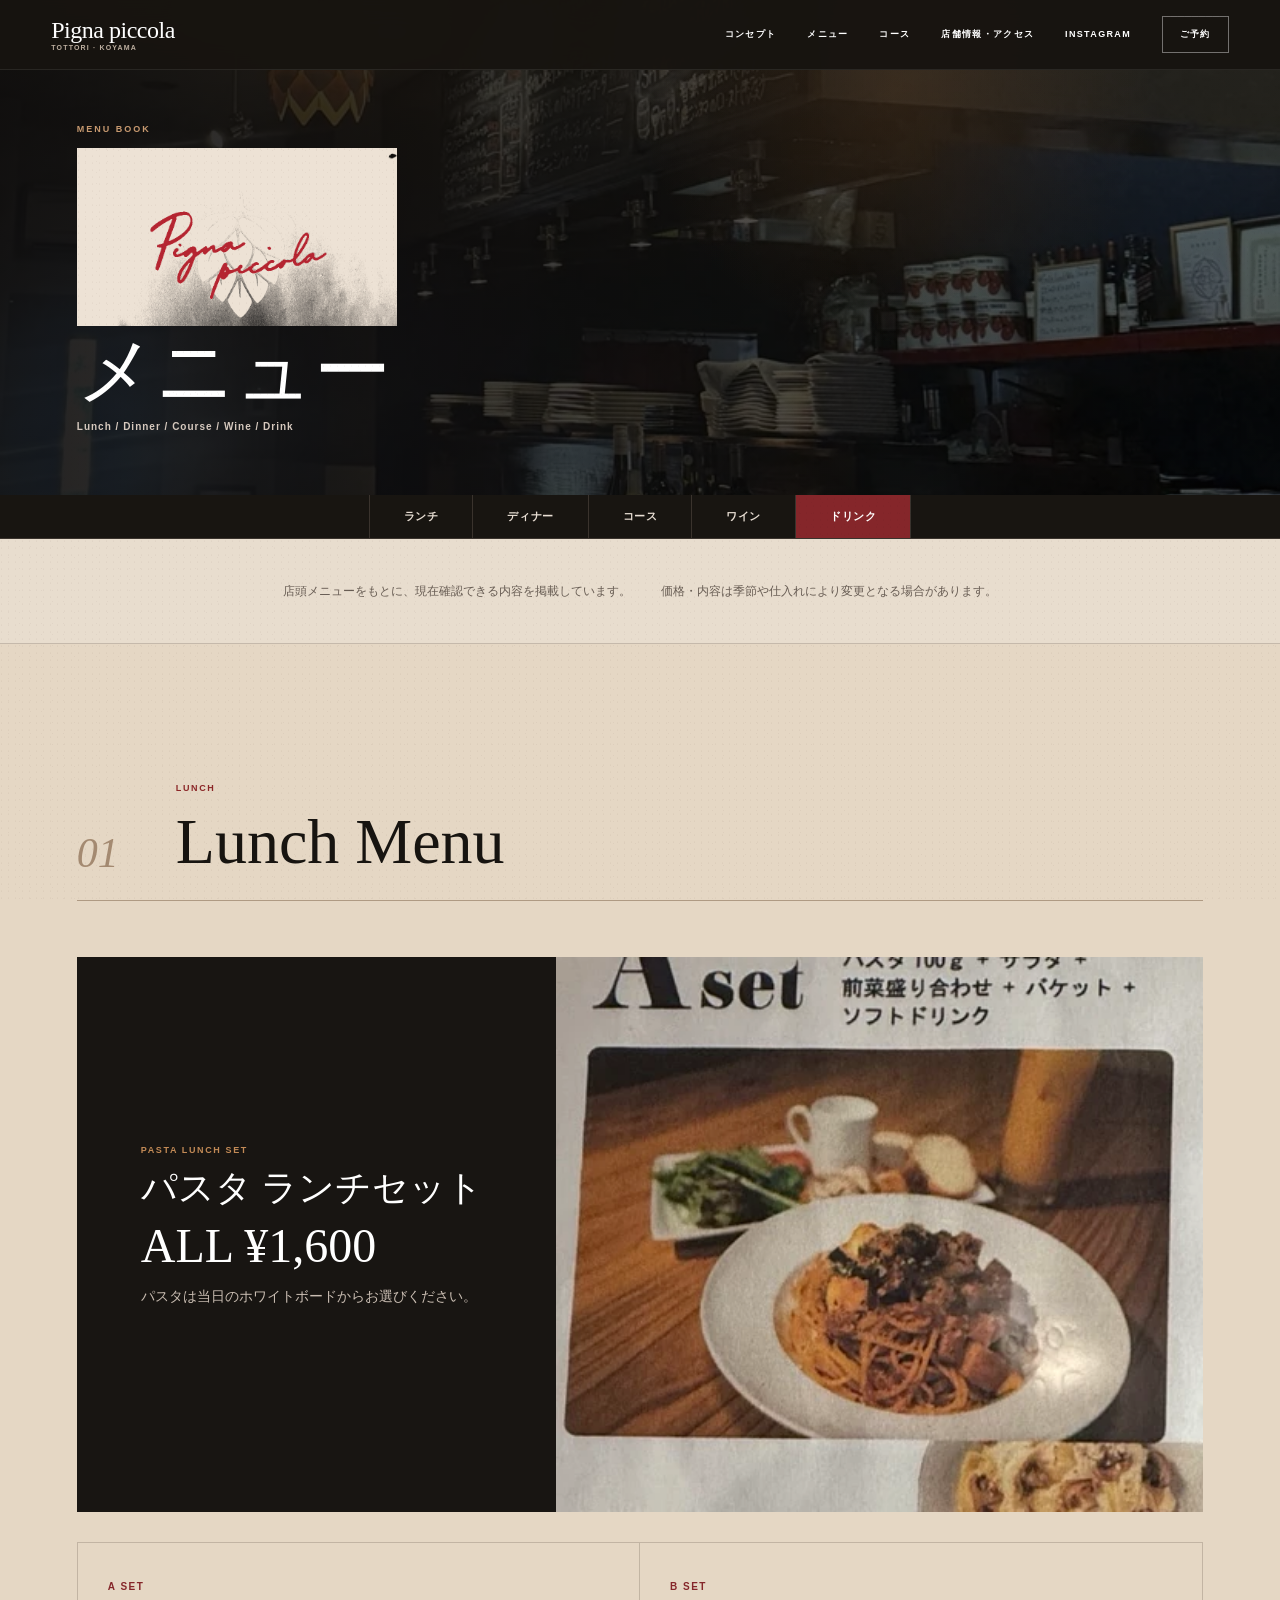
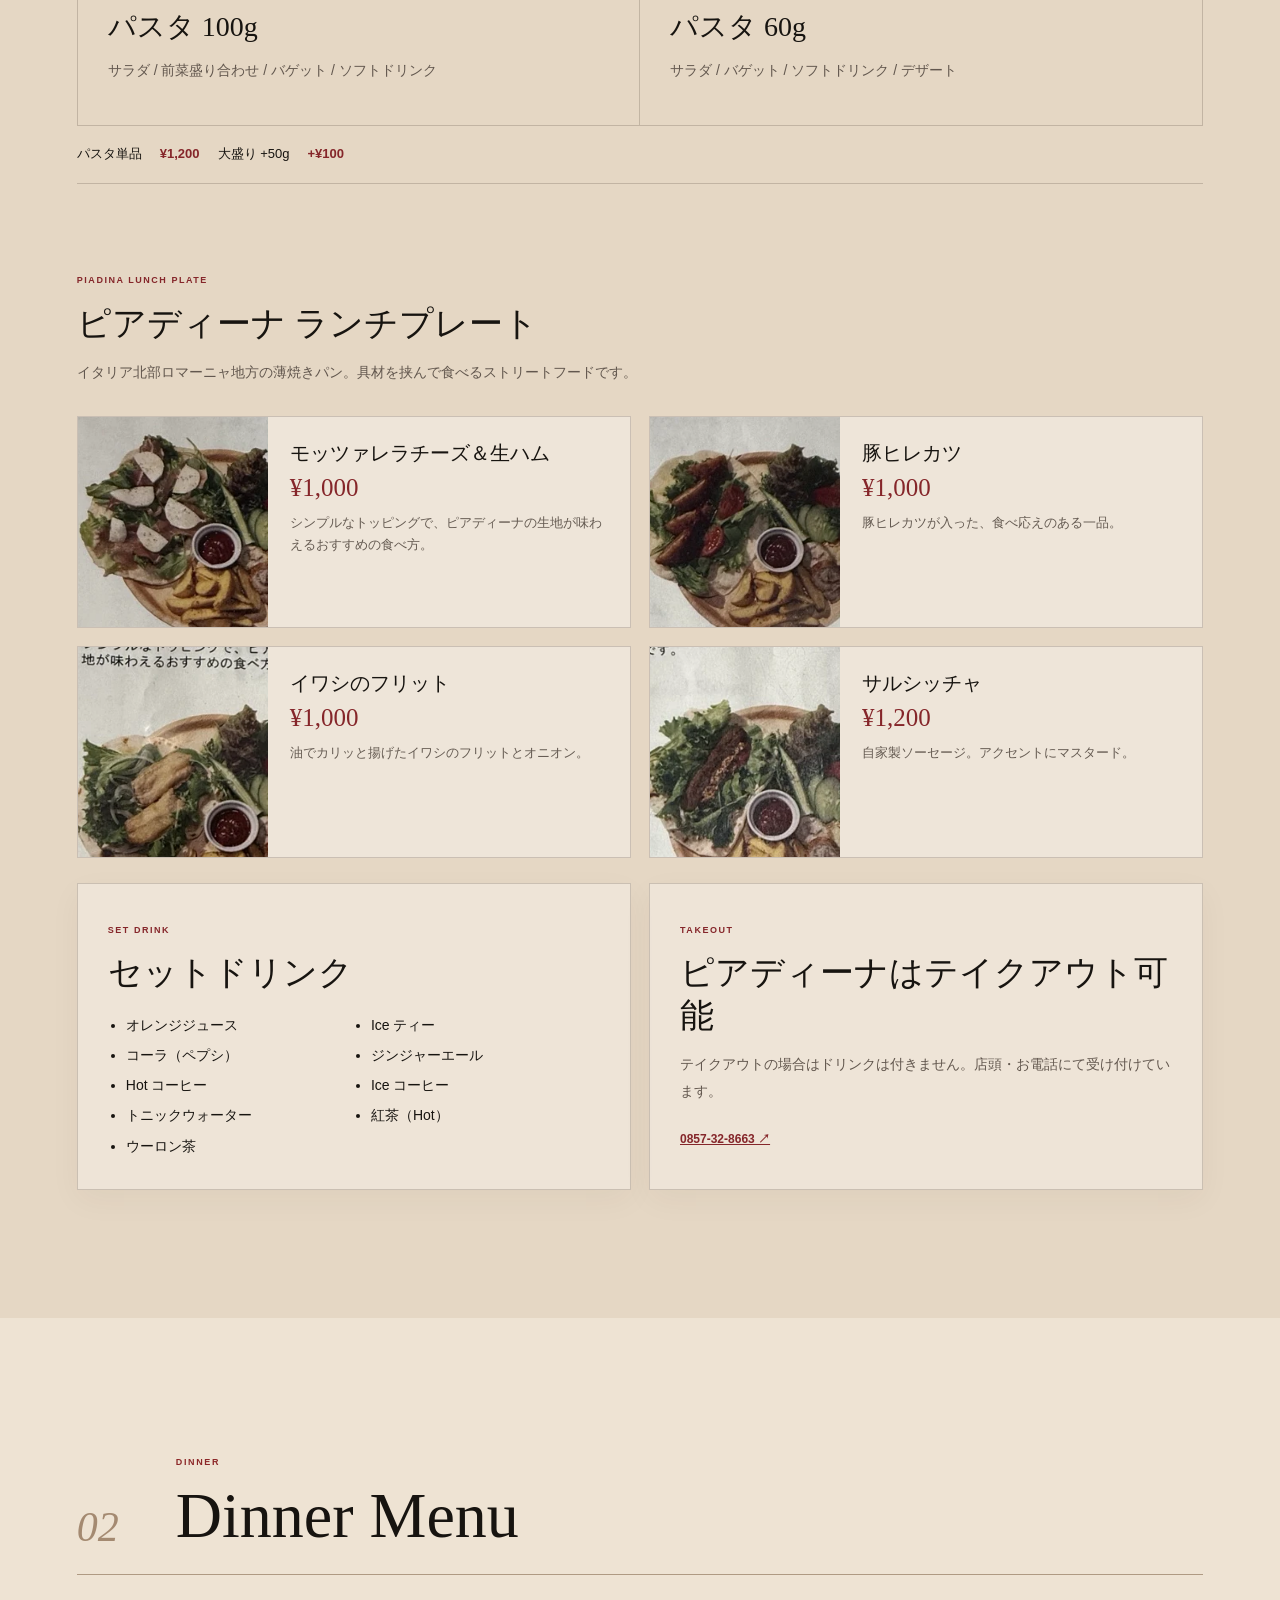
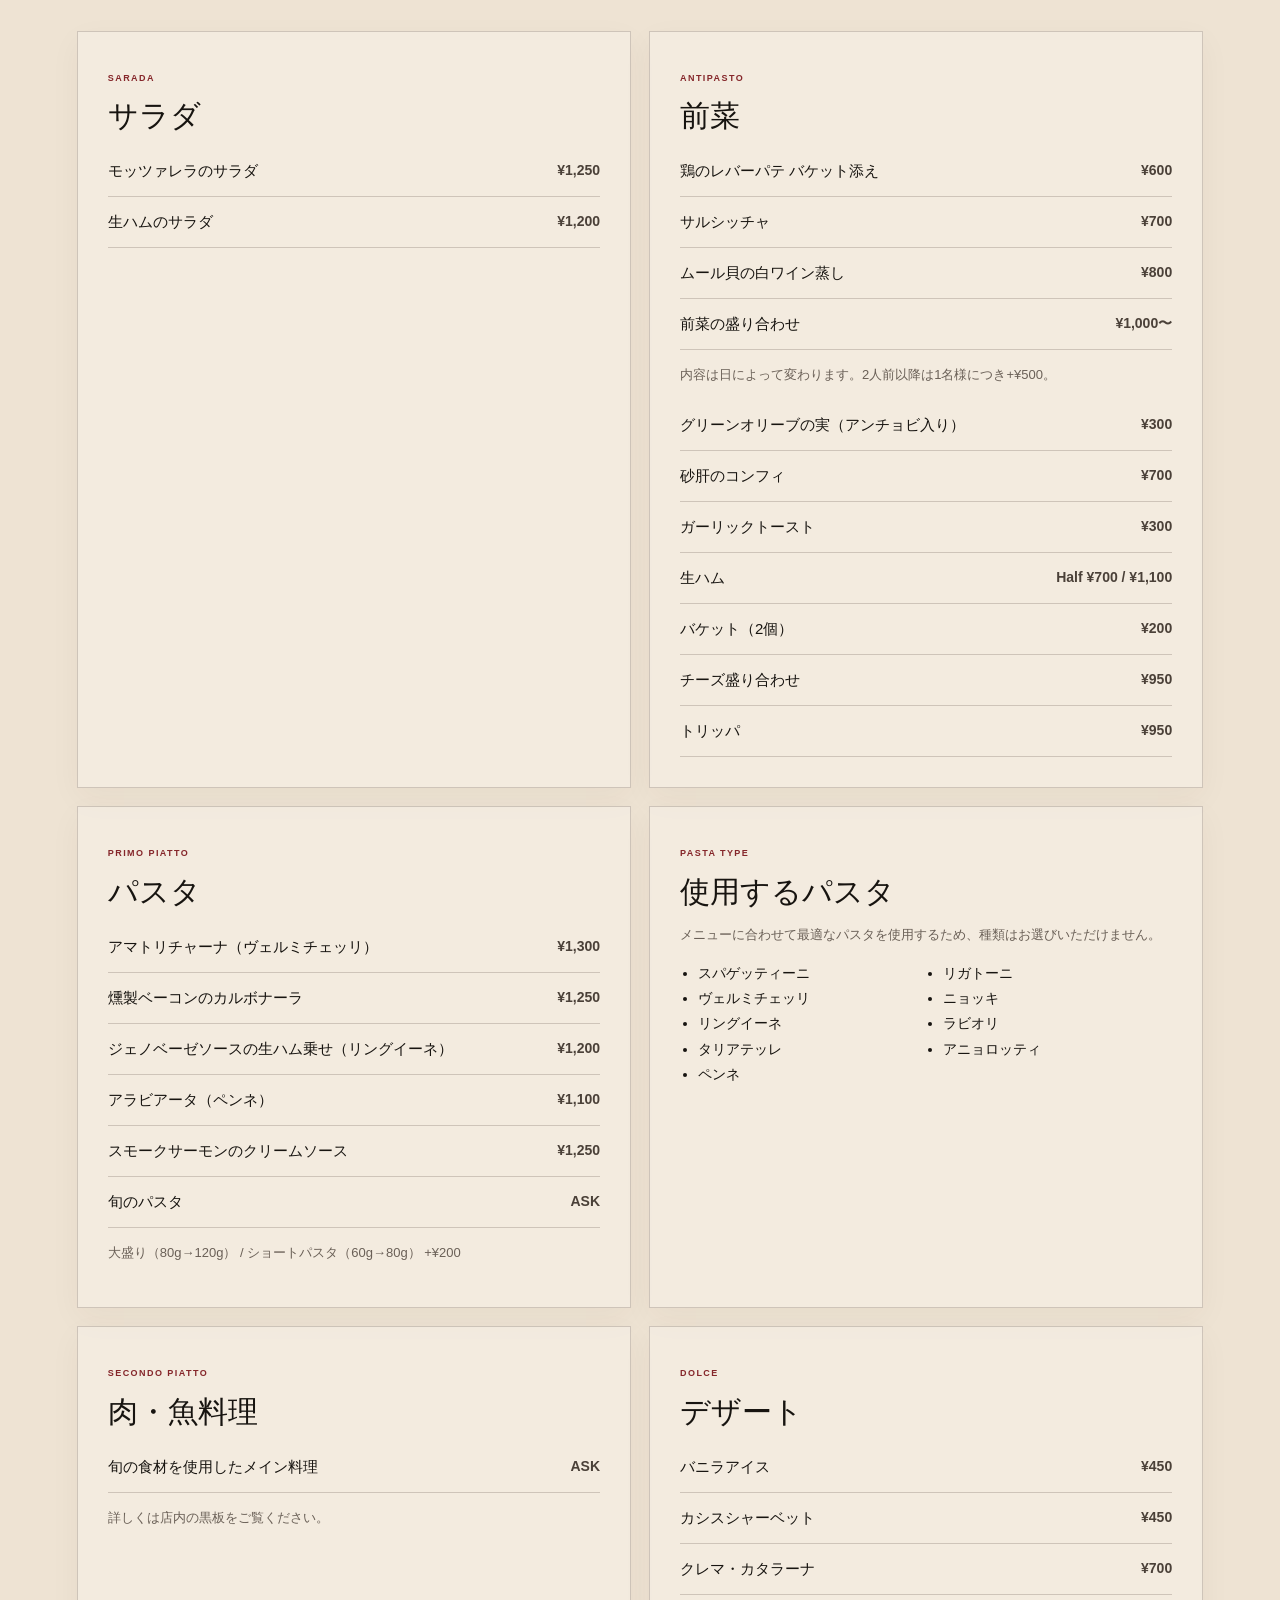
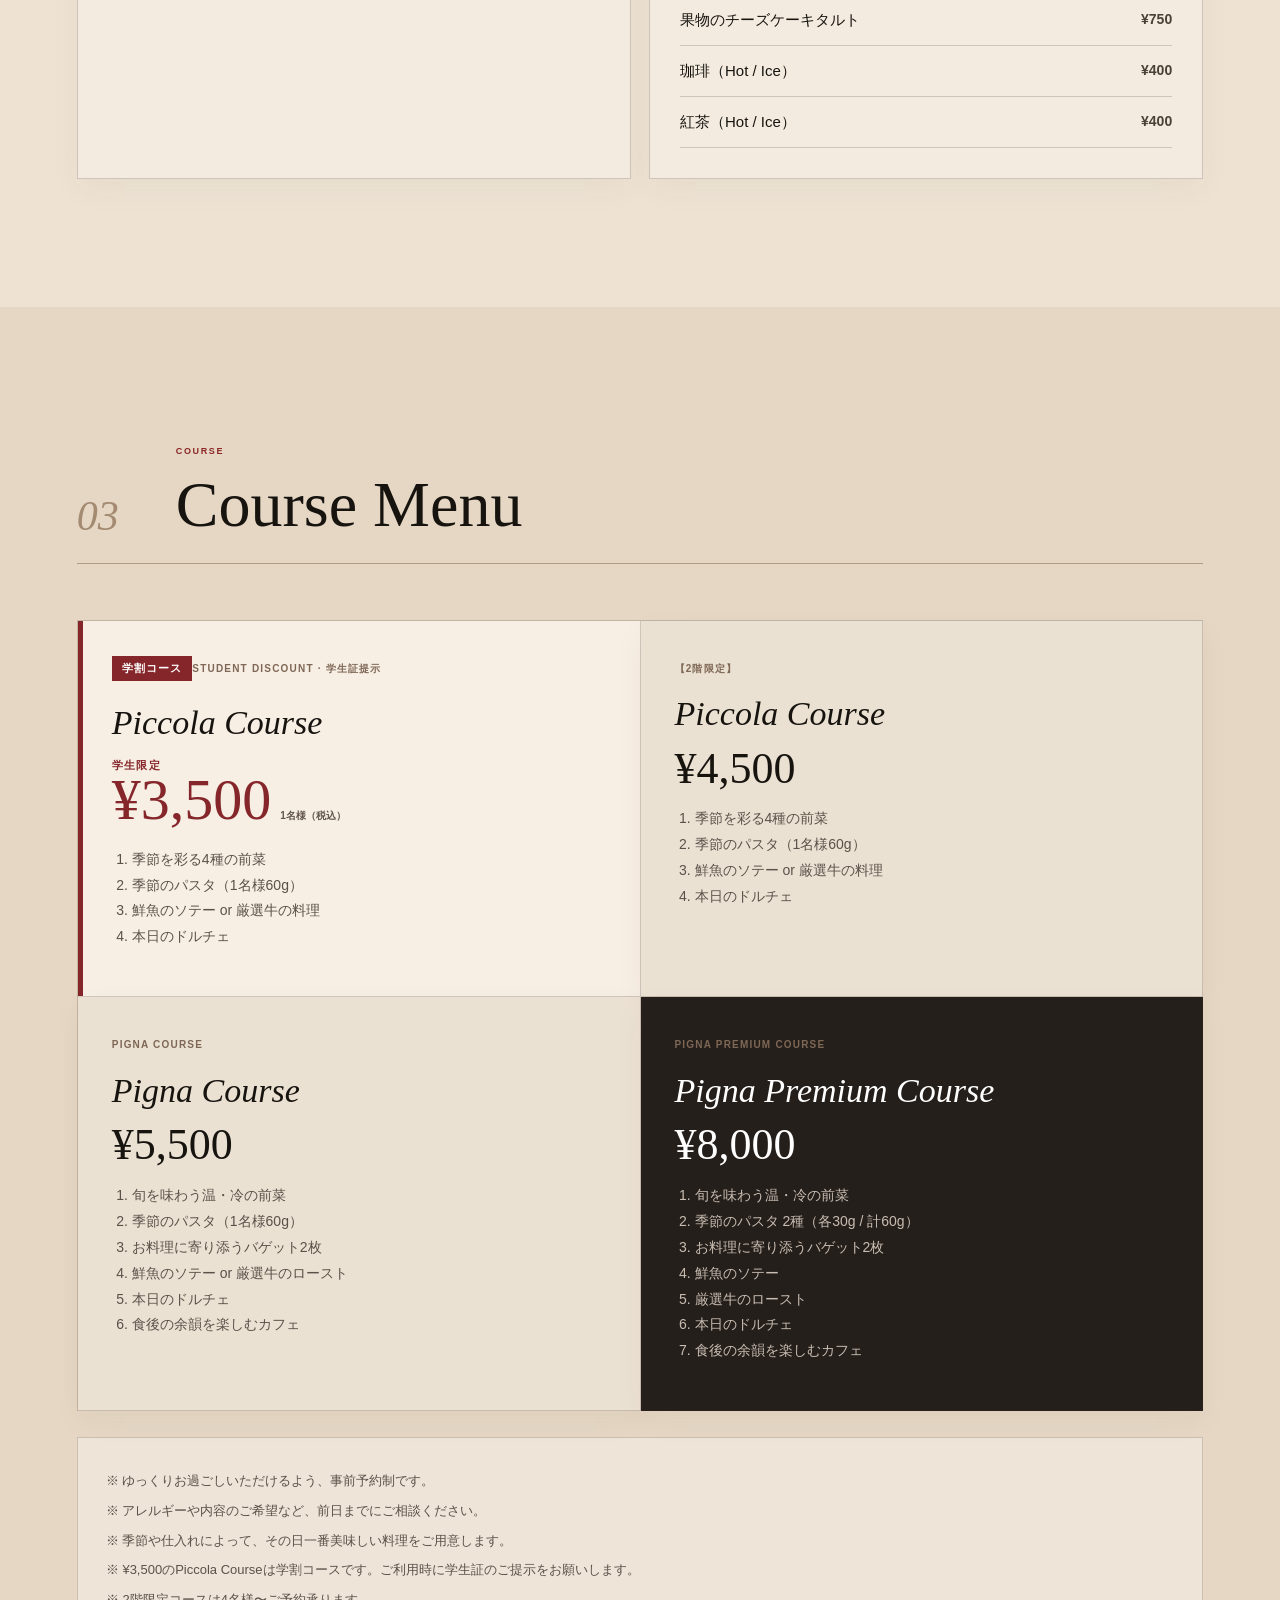
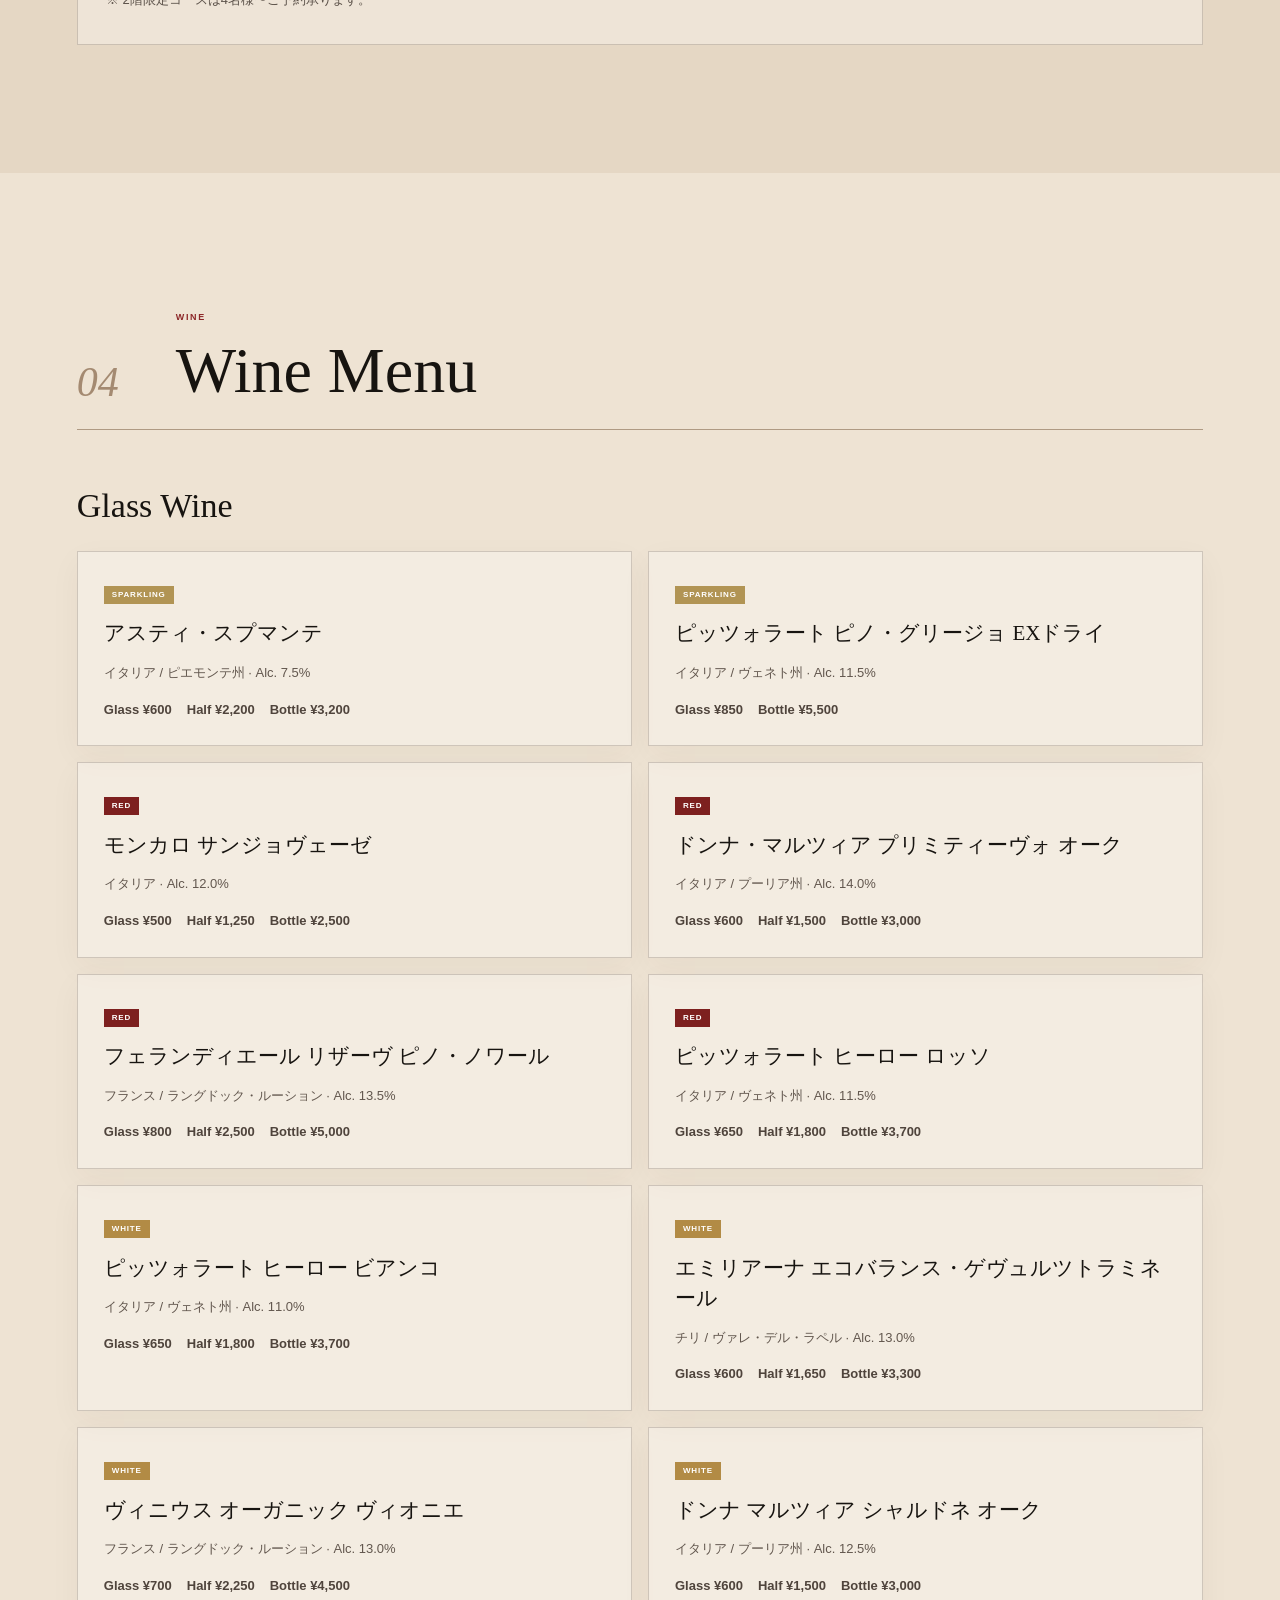
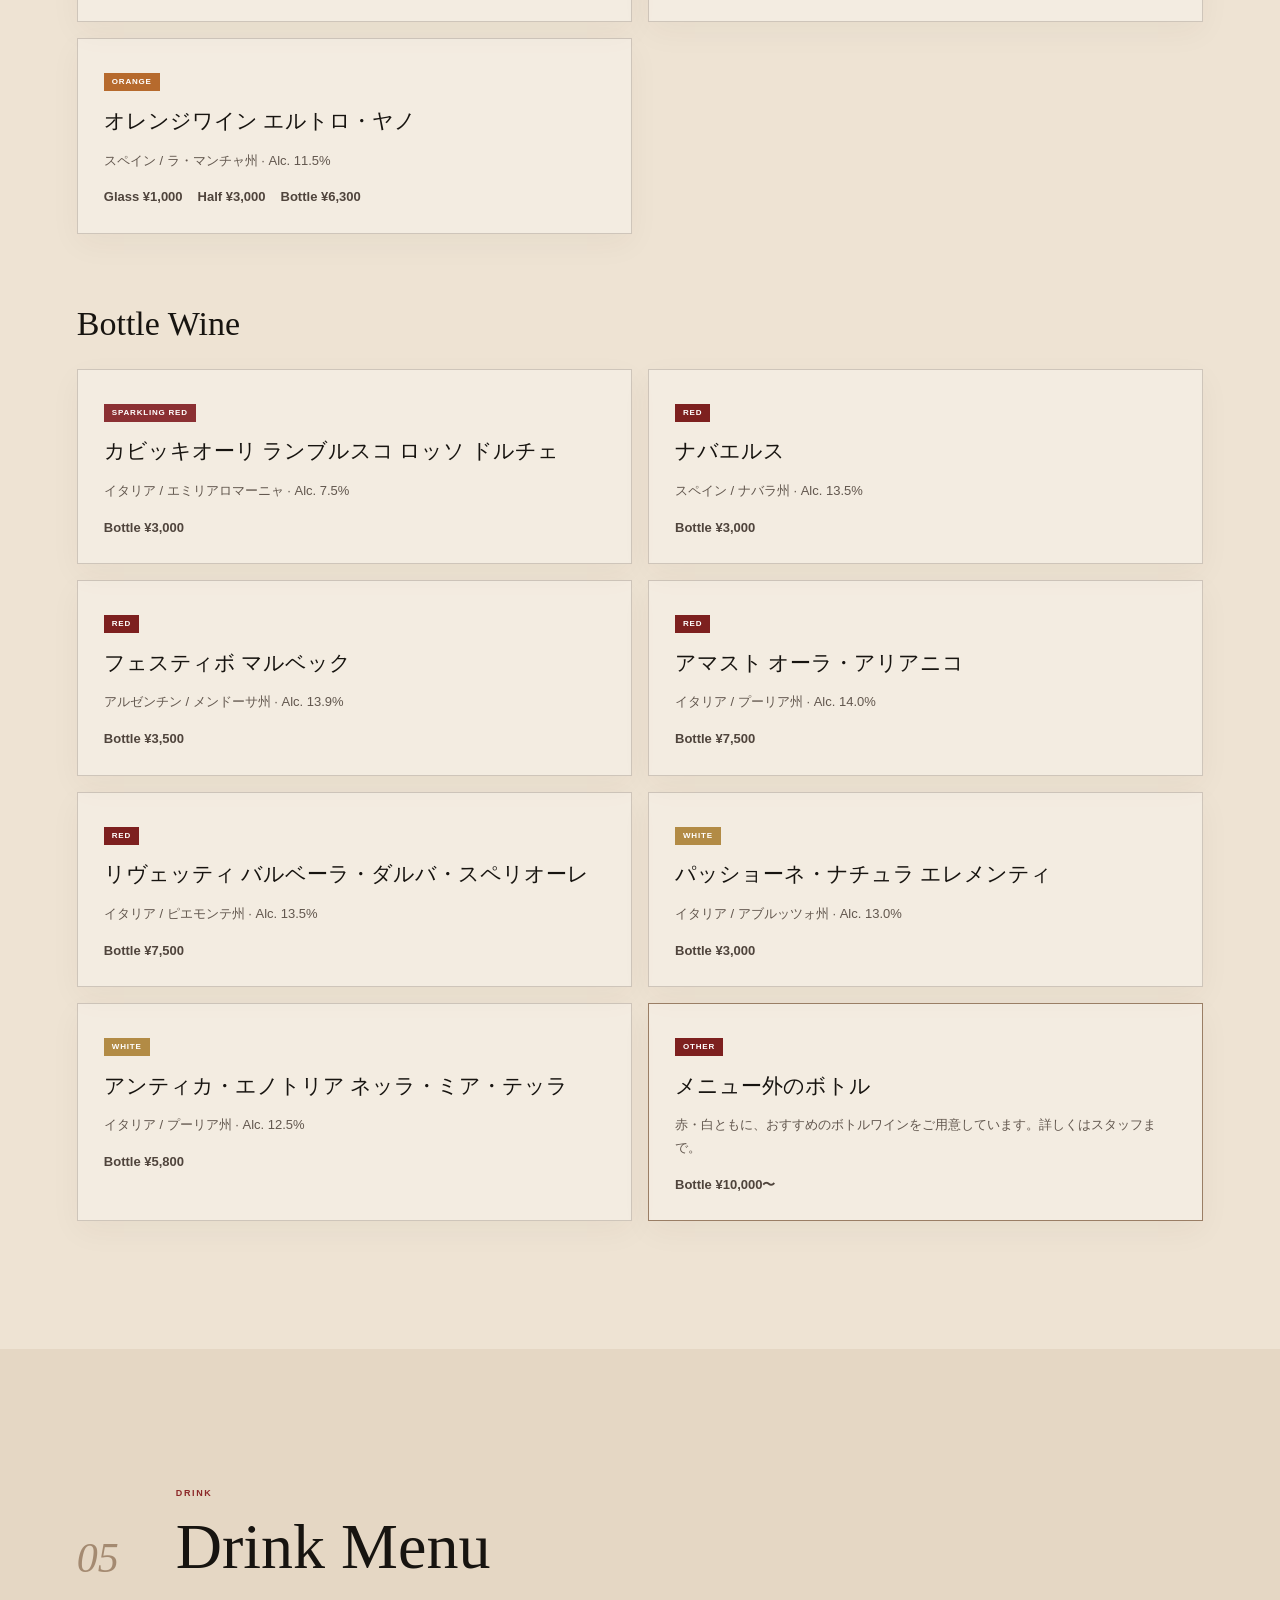
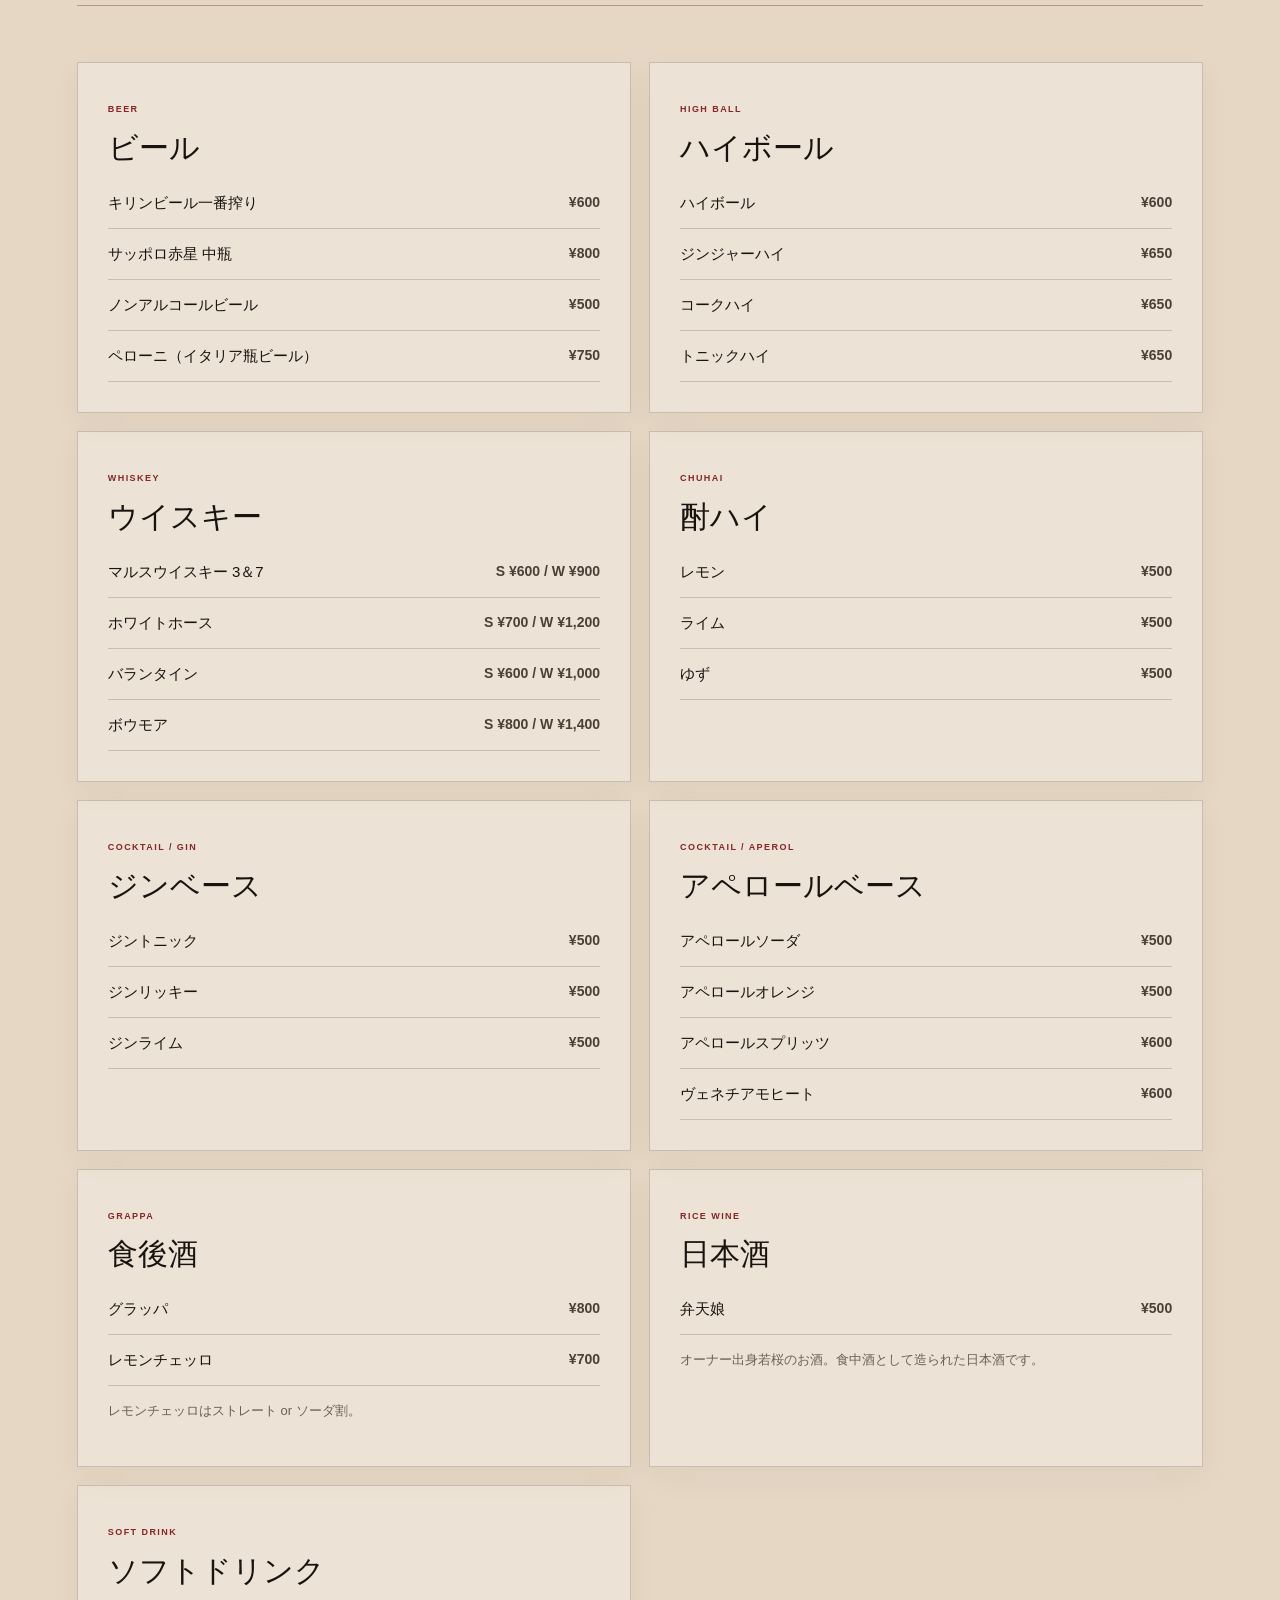
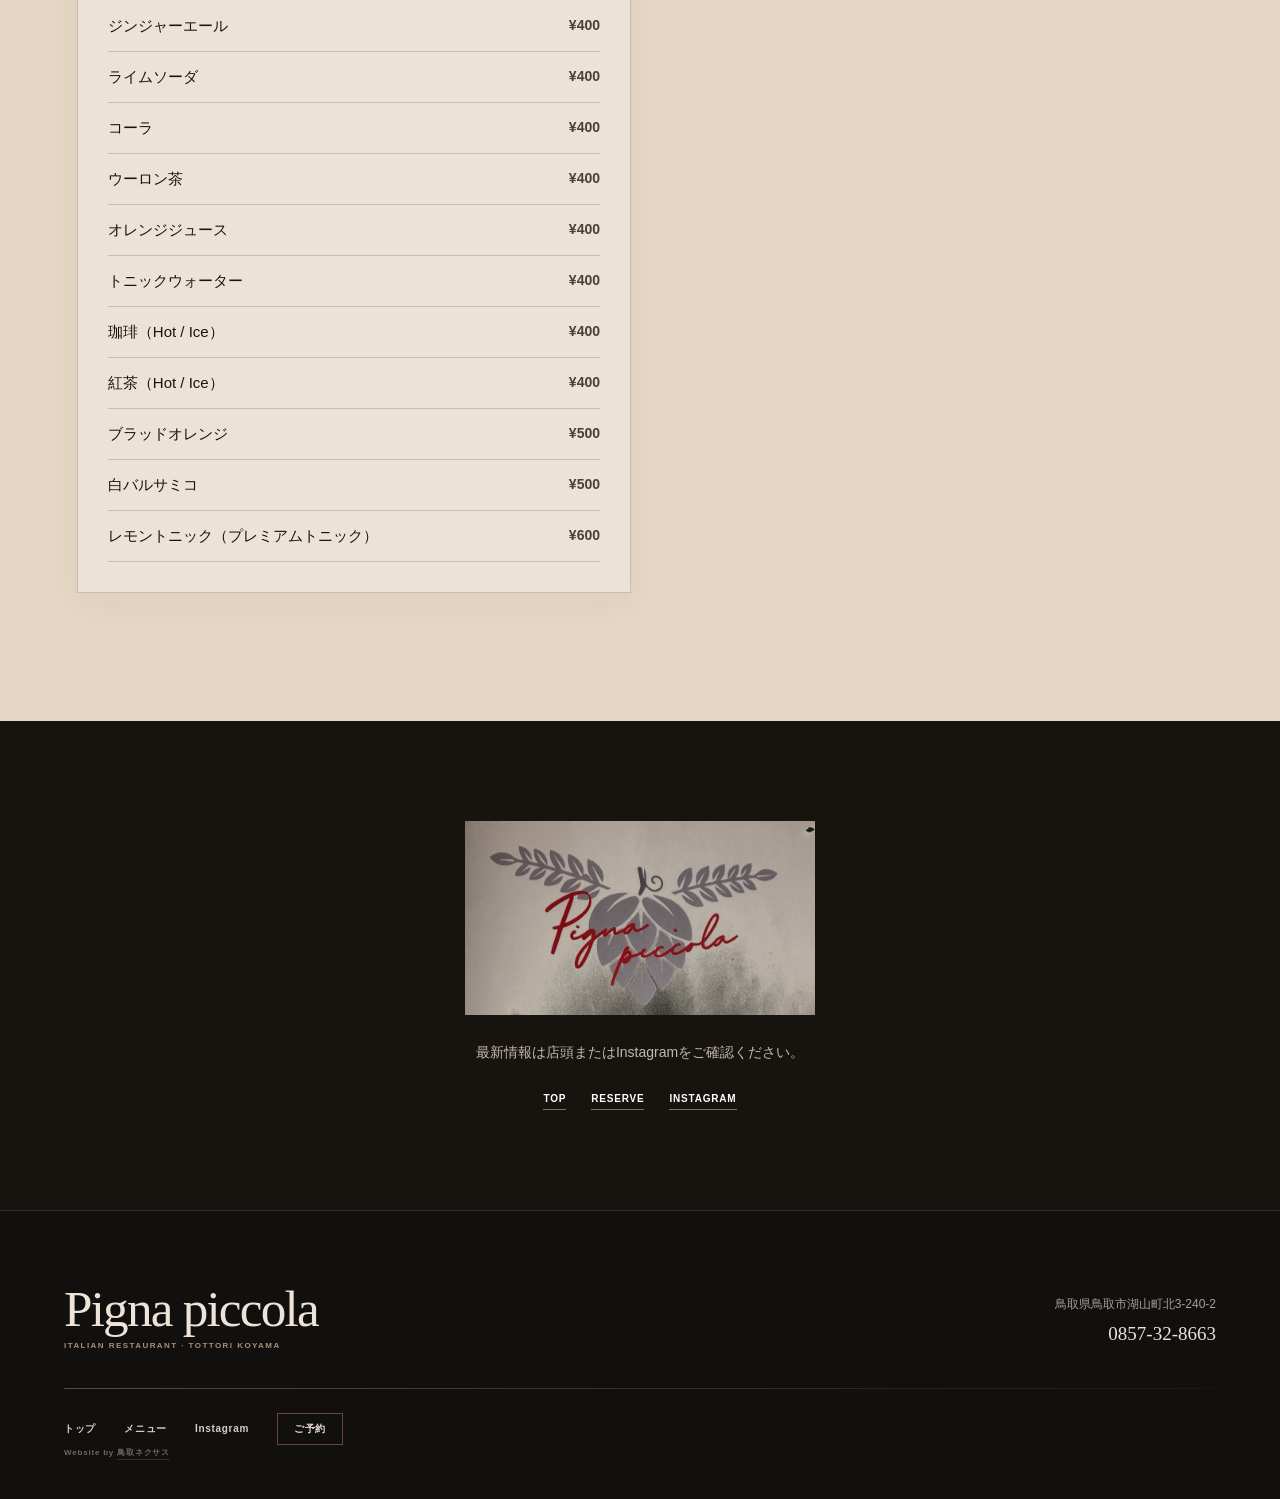
==== commit e7a799c4: "ネクサスのリンク追加" ====
--- a/menu.html
+++ b/menu.html
@@ -101,7 +101,31 @@
 </section>
 <section class="menu-end"><img src="images/logo-clean.png" alt="Pigna piccola"><p>最新情報は店頭またはInstagramをご確認ください。</p><div><a href="index.html">TOP</a><a href="tel:0857328663">RESERVE</a><a href="https://www.instagram.com/pigna_piccola/" target="_blank" rel="noopener">INSTAGRAM</a></div></section>
 </main>
-<footer class="site-footer"><div><strong>Pigna piccola</strong><span>Italian restaurant · Tottori Koyama</span></div><nav><a href="index.html">トップ</a><button type="button" class="nav-reserve reserve-trigger" data-reserve-open>ご予約</button></nav><small>Website by 鳥取ネクサス</small></footer>
+<footer class="site-footer footer-v15">
+  <div class="footer-v15__top">
+    <a class="footer-v15__brand" href="index.html" aria-label="Pigna piccola トップへ">
+      <strong>Pigna piccola</strong>
+      <span>Italian restaurant · Tottori Koyama</span>
+    </a>
+
+    <div class="footer-v15__info">
+      <p>鳥取県鳥取市湖山町北3-240-2</p>
+      <a href="tel:0857328663">0857-32-8663</a>
+    </div>
+  </div>
+
+  <div class="footer-v15__line"></div>
+
+  <div class="footer-v15__bottom">
+    <nav aria-label="フッターナビゲーション">
+      <a href="index.html">トップ</a>
+      <a href="menu.html">メニュー</a>
+      <a href="https://www.instagram.com/pigna_piccola/" target="_blank" rel="noopener">Instagram</a>
+      <button type="button" class="footer-v15__reserve reserve-trigger" data-reserve-open>ご予約</button>
+    </nav>
+    <small class="footer-credit">Website by <a href="https://tottorinexus.jp/" target="_blank" rel="noopener">鳥取ネクサス</a></small>
+  </div>
+</footer>
 <div class="mobile-actions"><a href="index.html">TOP</a><a href="https://www.instagram.com/pigna_piccola/" target="_blank" rel="noopener">INSTAGRAM</a><a class="mobile-actions__reserve" href="tel:0857328663">予約</a></div>
 <button class="to-top" type="button" aria-label="ページ上部へ">↑</button>
 <script src="js/main.js"></script>
--- a/css/style.css
+++ b/css/style.css
@@ -798,3 +798,195 @@
     font-size:64px;
   }
 }
+
+
+/* =====================================================================
+   V15 — footer redesign
+   ===================================================================== */
+.footer-v15{
+  background:#11100e;
+  color:#ede3d8;
+  padding:72px clamp(22px,5vw,76px) 42px;
+  display:block;
+  border-top:1px solid #332c26;
+}
+
+.footer-v15__top{
+  display:grid;
+  grid-template-columns:1fr auto;
+  align-items:end;
+  gap:50px;
+}
+
+.footer-v15__brand{
+  display:inline-flex;
+  width:max-content;
+  flex-direction:column;
+  gap:8px;
+  color:inherit;
+  text-decoration:none;
+}
+
+.footer-v15__brand strong{
+  font:400 clamp(34px,4vw,54px)/1 var(--serif);
+  letter-spacing:-.035em;
+}
+
+.footer-v15__brand span{
+  font:700 8px/1 var(--sans);
+  letter-spacing:.18em;
+  color:#a98d75;
+  text-transform:uppercase;
+}
+
+.footer-v15__info{
+  text-align:right;
+}
+
+.footer-v15__info p{
+  margin:0 0 7px;
+  font:500 12px/1.6 var(--sans);
+  color:#a99d92;
+}
+
+.footer-v15__info a{
+  color:#ede3d8;
+  text-decoration:none;
+  font:400 19px/1 var(--serif);
+}
+
+.footer-v15__line{
+  height:1px;
+  background:linear-gradient(90deg,#5a493b,rgba(90,73,59,.12));
+  margin:38px 0 24px;
+}
+
+.footer-v15__bottom{
+  display:flex;
+  justify-content:space-between;
+  align-items:center;
+  gap:30px;
+}
+
+.footer-v15__bottom nav{
+  display:flex;
+  align-items:center;
+  gap:28px;
+}
+
+.footer-v15__bottom nav a,
+.footer-v15__reserve{
+  color:#d9cec3;
+  text-decoration:none;
+  font:700 10px/1 var(--sans);
+  letter-spacing:.07em;
+}
+
+.footer-v15__bottom nav a{
+  position:relative;
+}
+
+.footer-v15__bottom nav a::after{
+  content:"";
+  position:absolute;
+  left:0;
+  right:100%;
+  bottom:-7px;
+  height:1px;
+  background:#b57b4a;
+  transition:right .25s ease;
+}
+
+.footer-v15__bottom nav a:hover::after{
+  right:0;
+}
+
+.footer-v15__reserve{
+  border:1px solid #704043;
+  background:transparent;
+  padding:10px 16px;
+  color:#f0dedb;
+  cursor:pointer;
+  transition:background .25s ease,border-color .25s ease;
+}
+
+.footer-v15__reserve:hover{
+  background:#7f2427;
+  border-color:#7f2427;
+}
+
+.footer-v15__bottom small{
+  font:700 8px/1 var(--sans);
+  letter-spacing:.10em;
+  color:#71675e;
+}
+
+@media(max-width:700px){
+  .footer-v15{
+    padding:58px 20px 108px;
+  }
+
+  .footer-v15__top{
+    grid-template-columns:1fr;
+    gap:30px;
+  }
+
+  .footer-v15__brand strong{
+    font-size:39px;
+  }
+
+  .footer-v15__info{
+    text-align:left;
+    padding-top:24px;
+    border-top:1px solid #312a25;
+  }
+
+  .footer-v15__line{
+    margin:30px 0 24px;
+  }
+
+  .footer-v15__bottom{
+    align-items:flex-start;
+    flex-direction:column;
+    gap:32px;
+  }
+
+  .footer-v15__bottom nav{
+    width:100%;
+    display:grid;
+    grid-template-columns:1fr 1fr;
+    gap:12px 20px;
+  }
+
+  .footer-v15__bottom nav a,
+  .footer-v15__reserve{
+    min-height:42px;
+    display:flex;
+    align-items:center;
+  }
+
+  .footer-v15__reserve{
+    justify-content:center;
+  }
+}
+
+
+/* V16 — 鳥取ネクサスへの控えめなクレジットリンク */
+.footer-credit{
+  font:700 8px/1 var(--sans);
+  letter-spacing:.10em;
+  color:#71675e;
+}
+
+.footer-credit a{
+  color:inherit;
+  text-decoration:none;
+  border-bottom:1px solid rgba(113,103,94,.32);
+  padding-bottom:2px;
+  transition:color .2s ease,border-color .2s ease;
+}
+
+.footer-credit a:hover{
+  color:#b59a82;
+  border-bottom-color:#b59a82;
+}
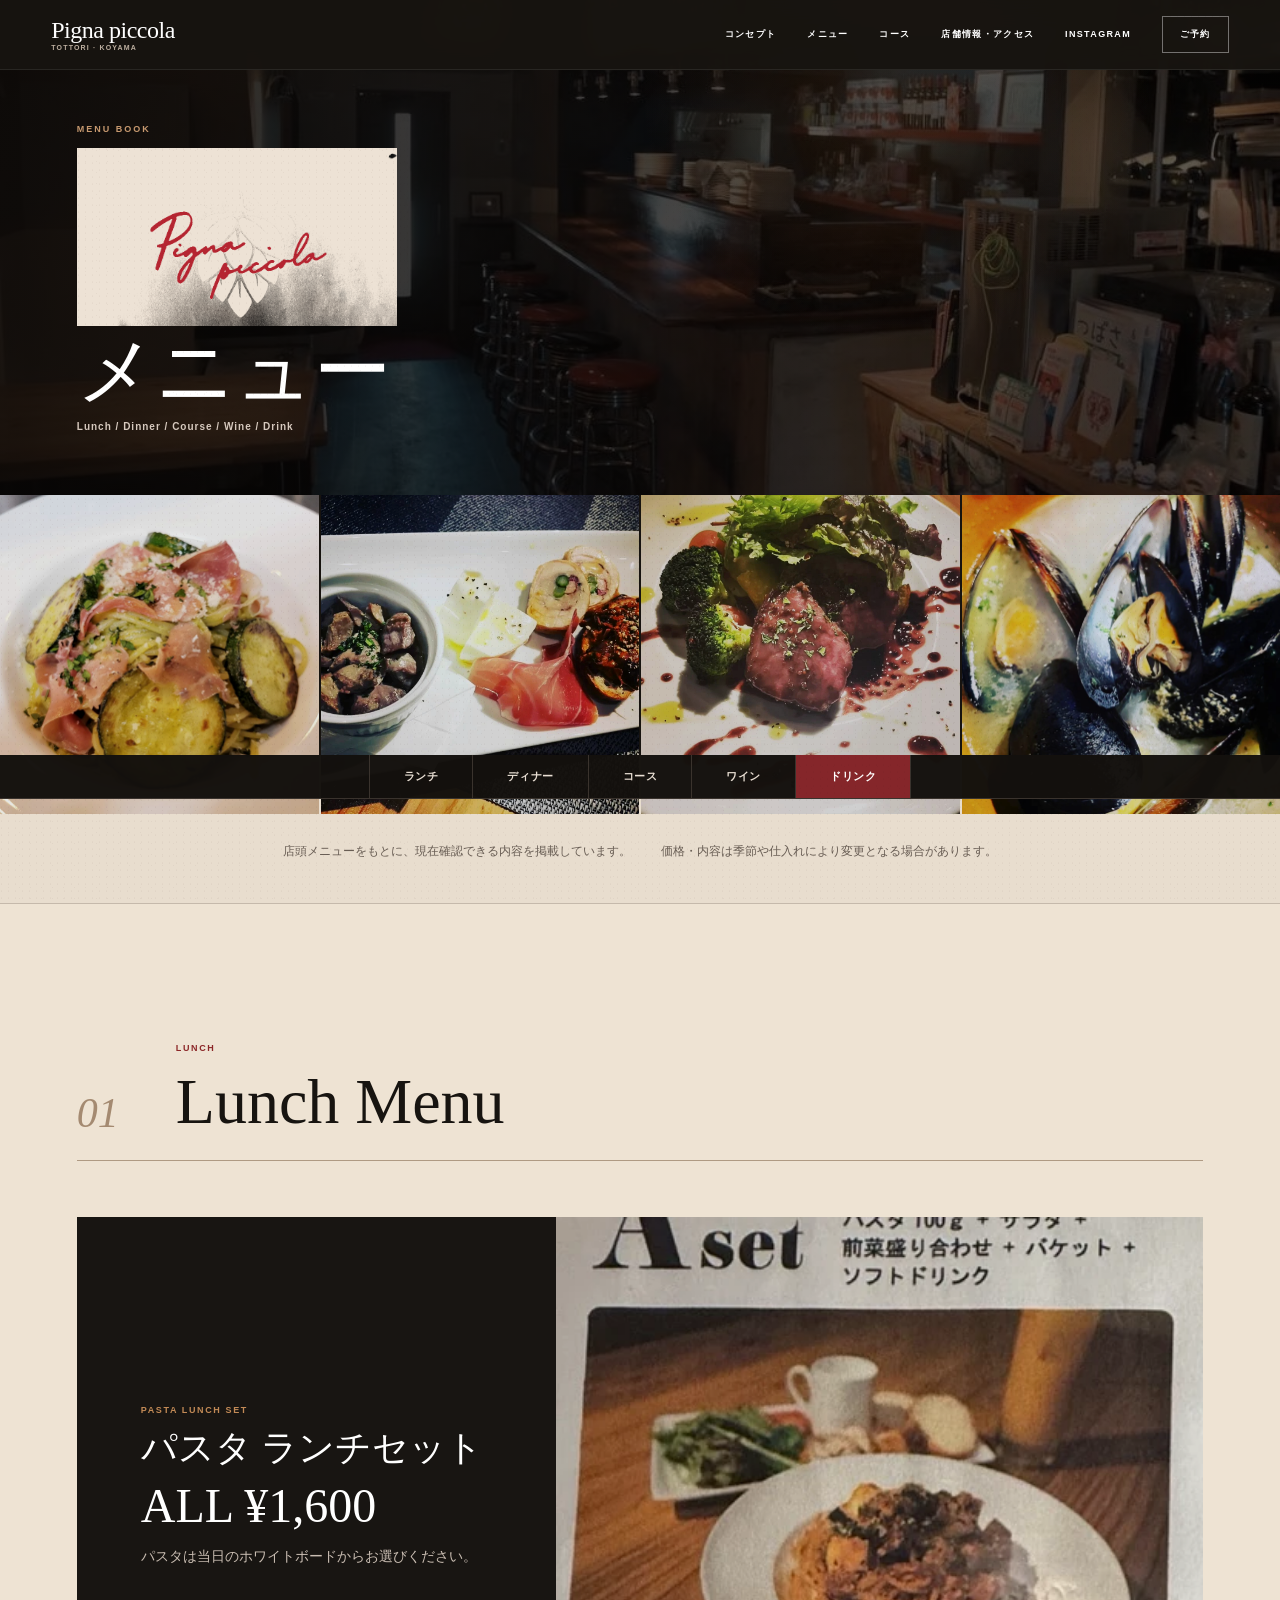
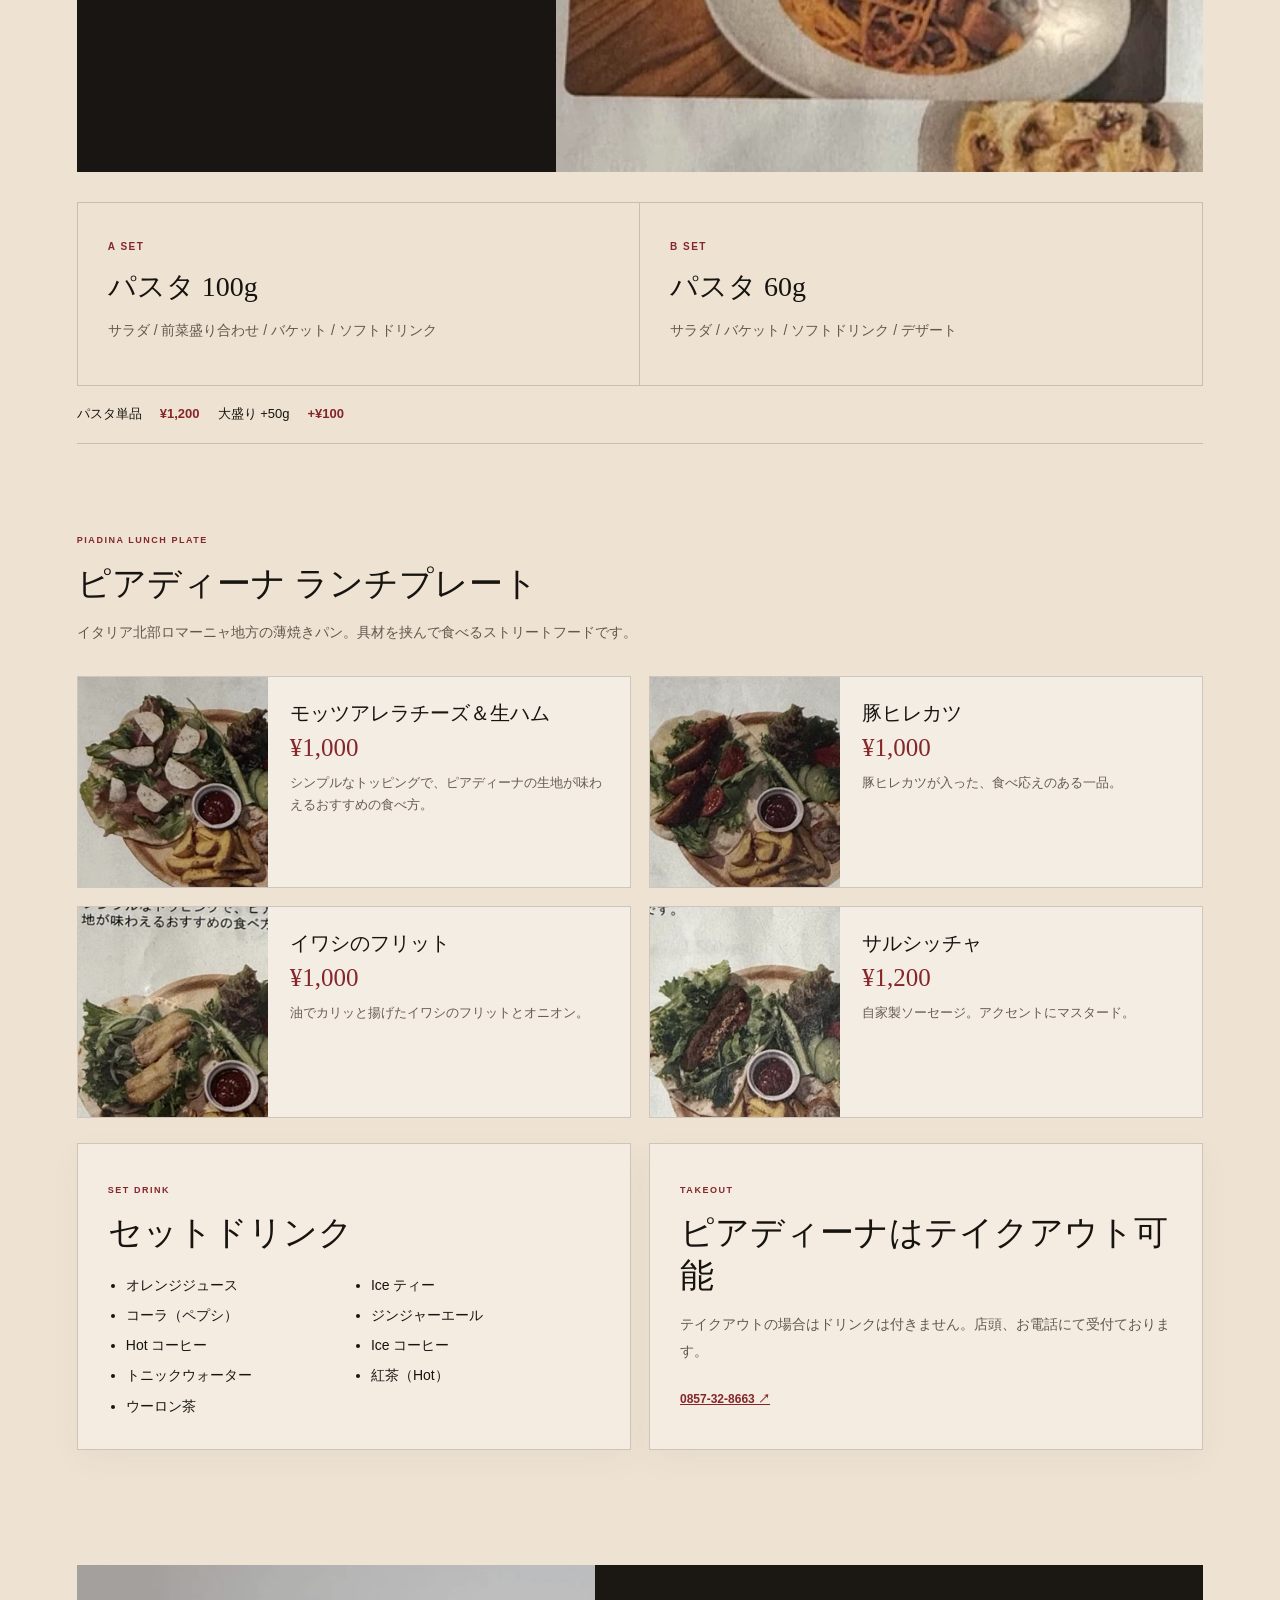
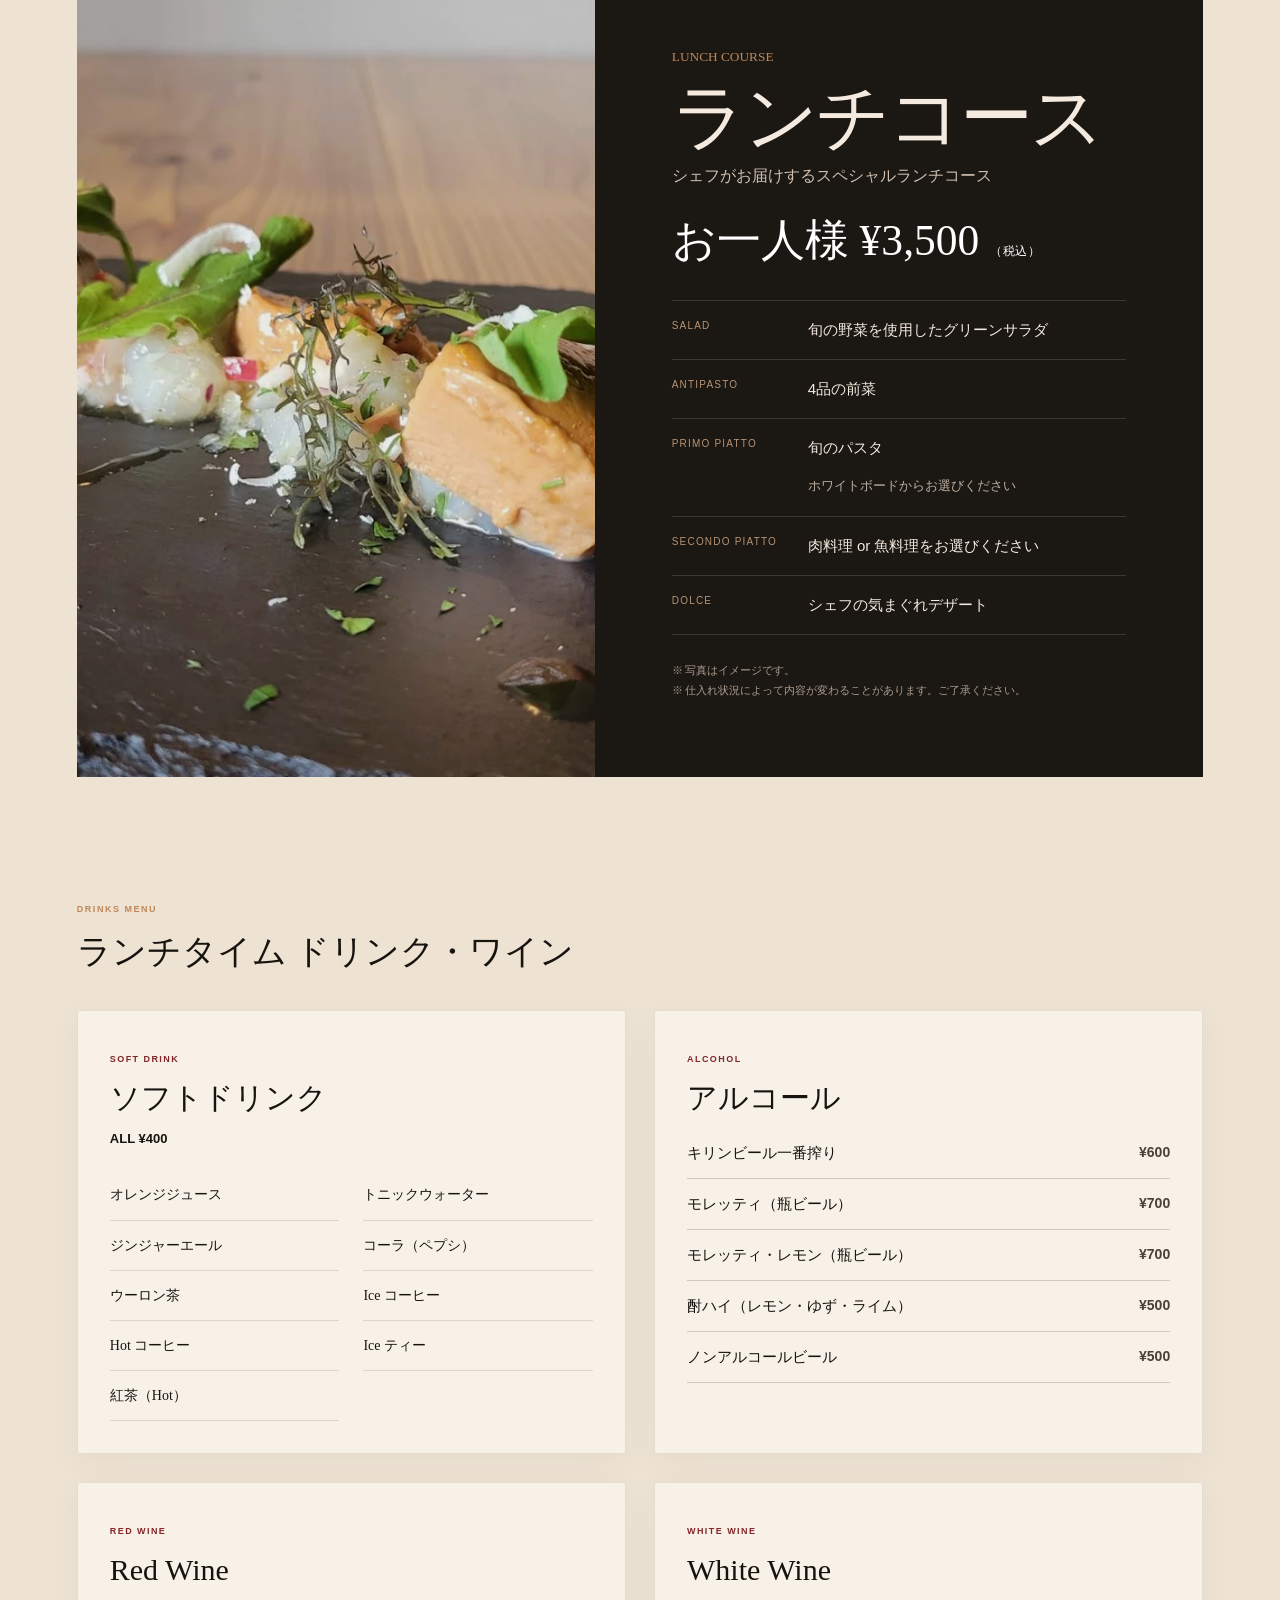
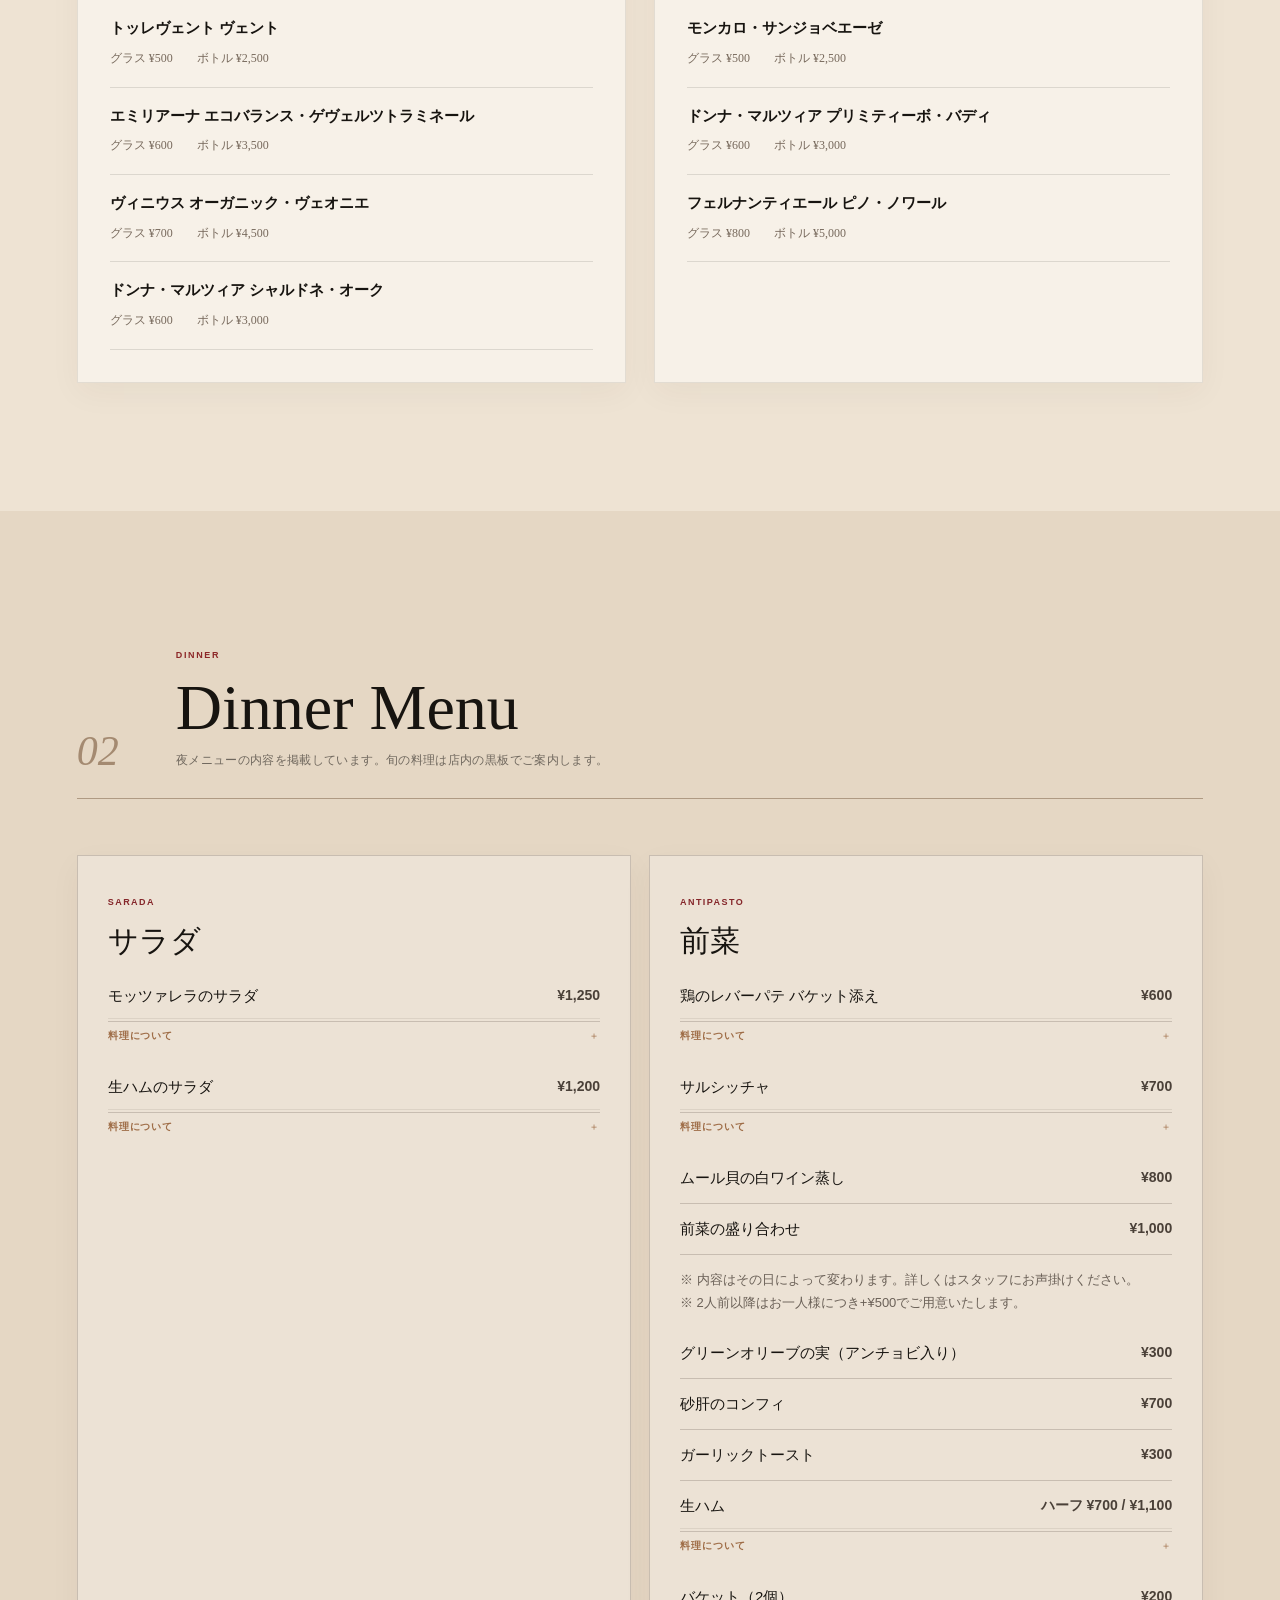
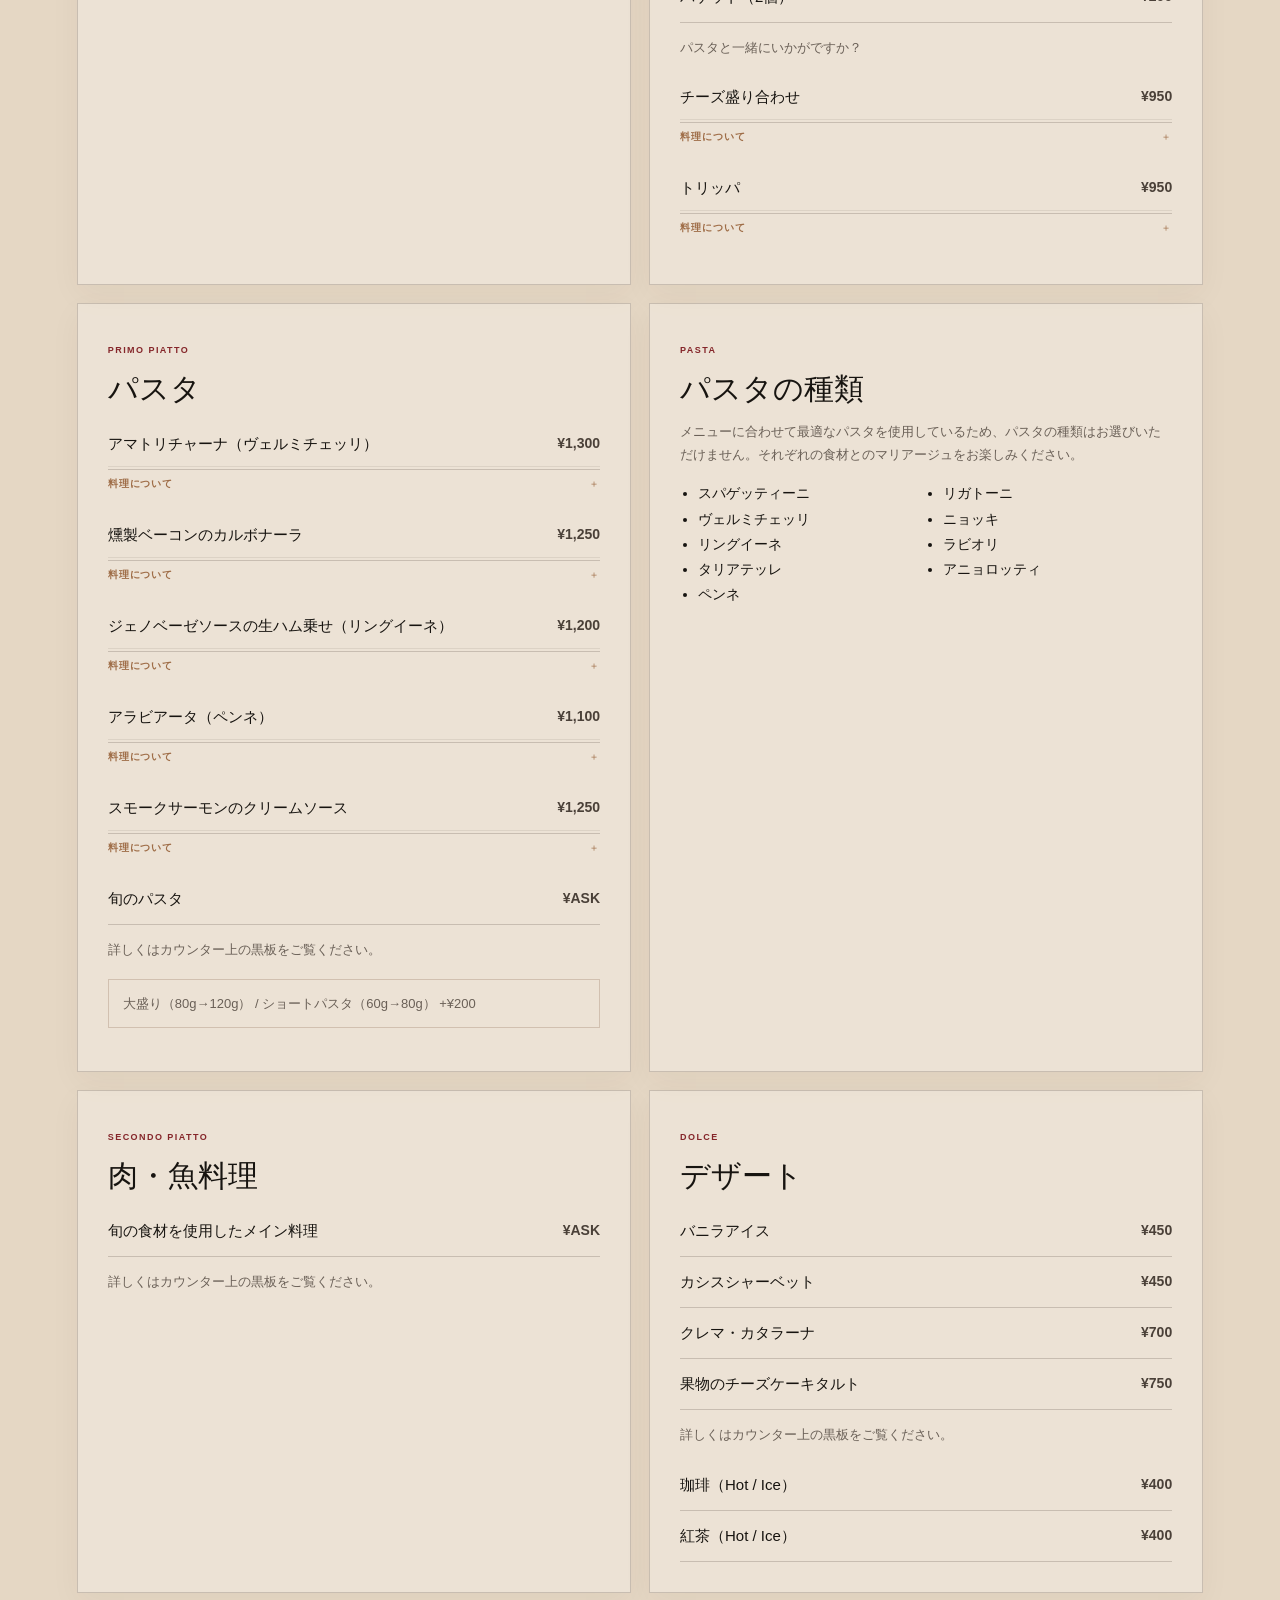
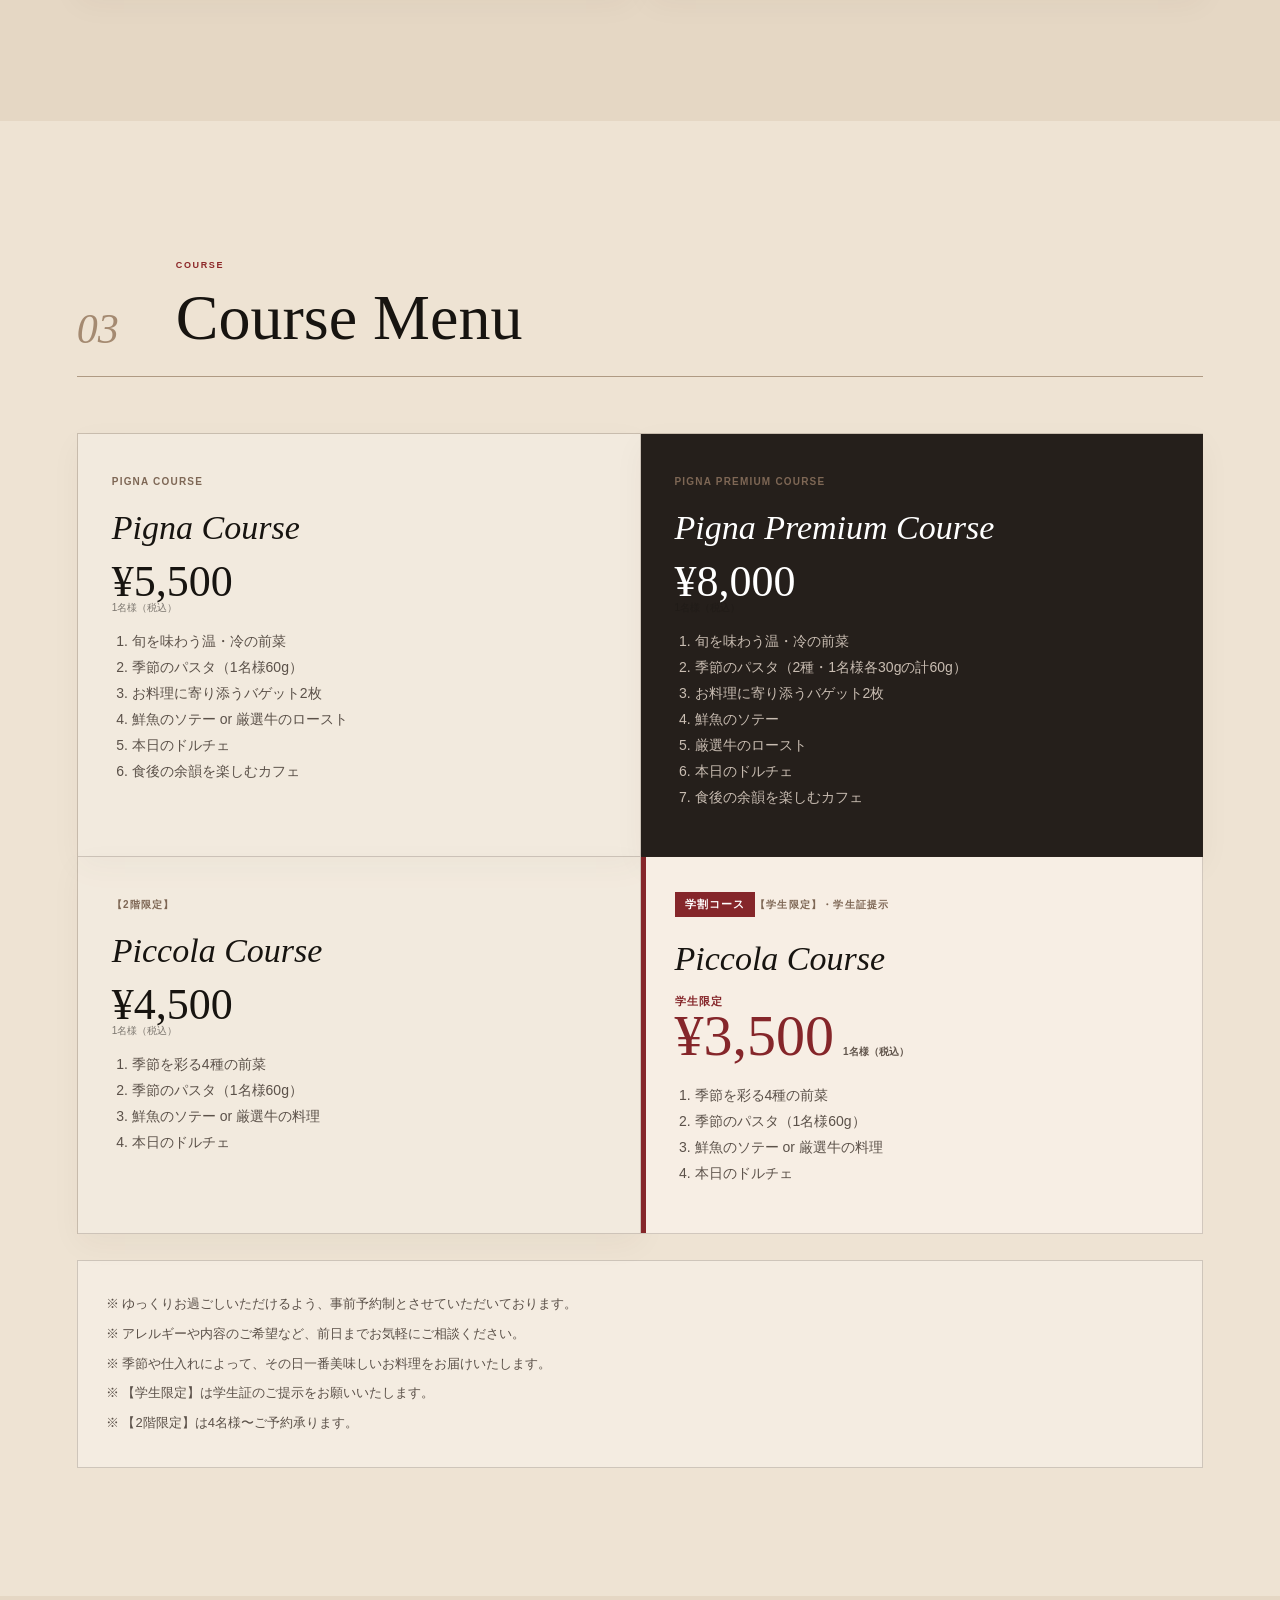
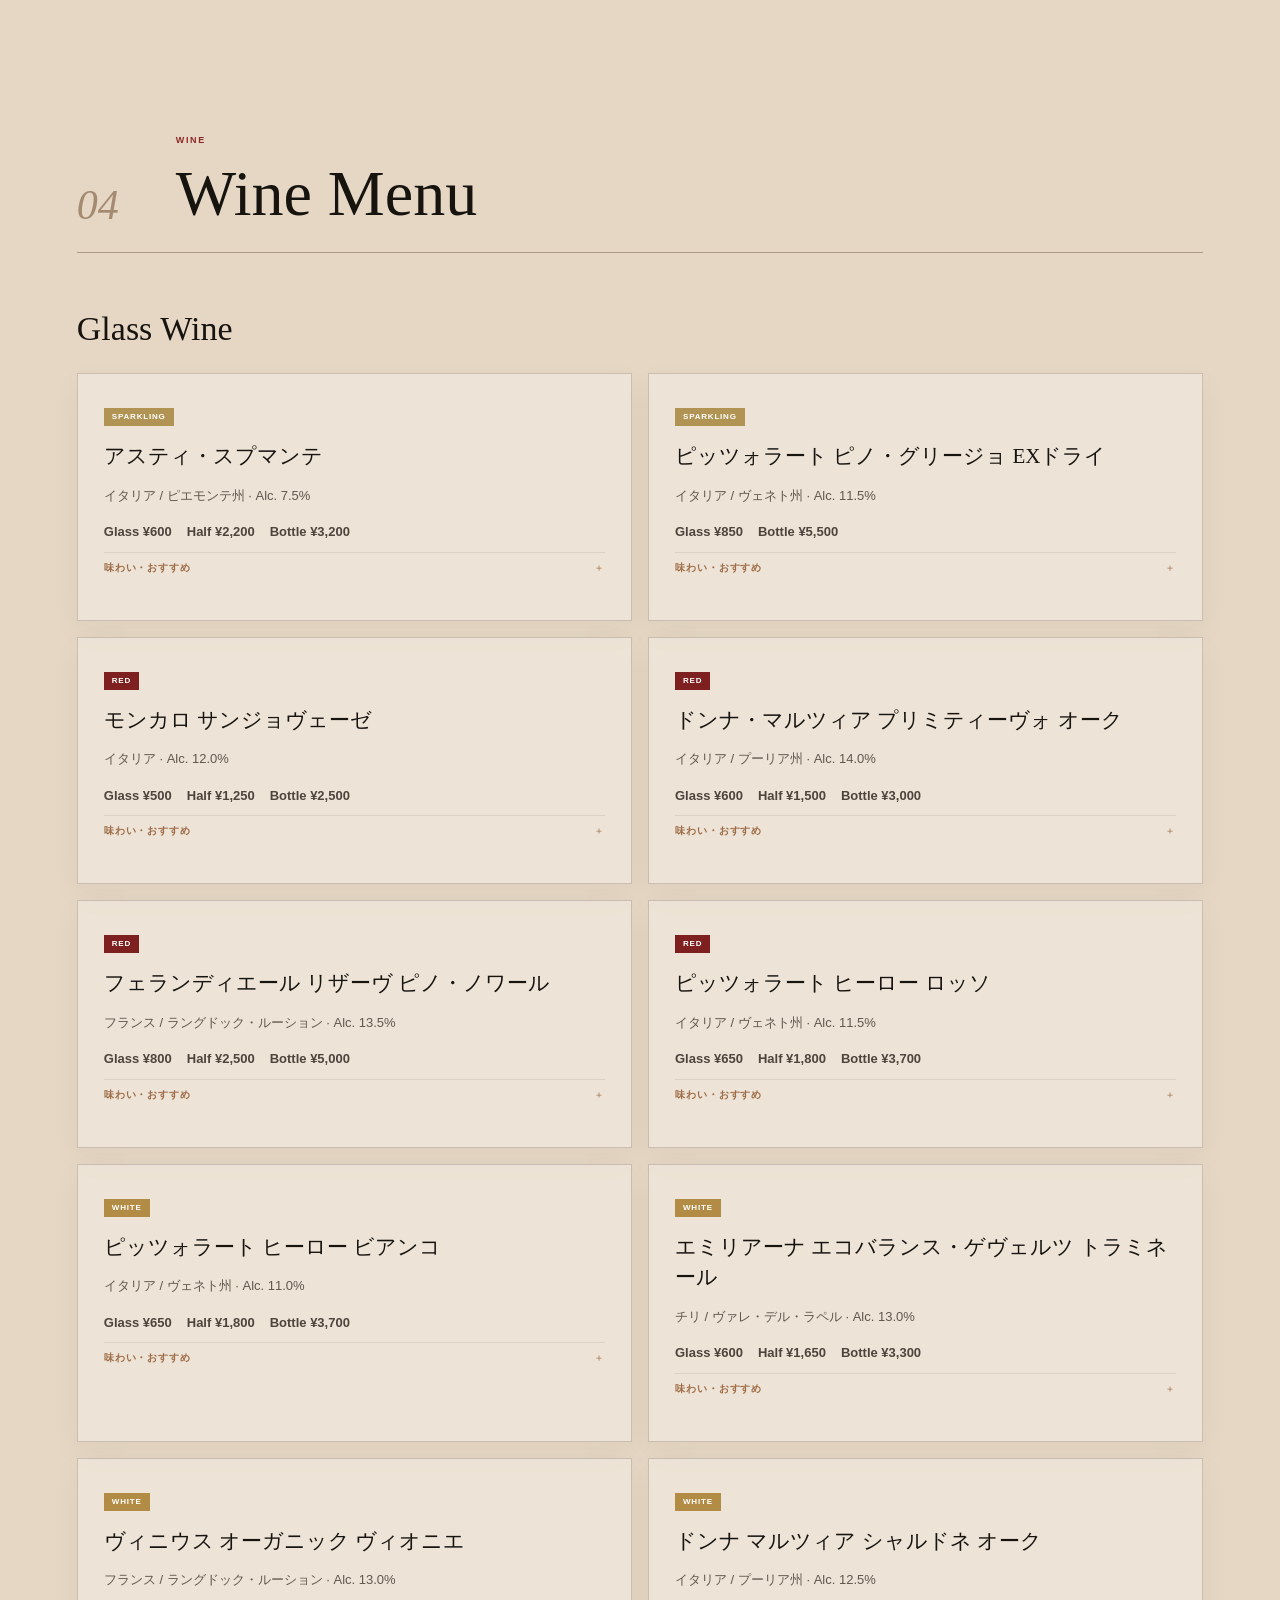
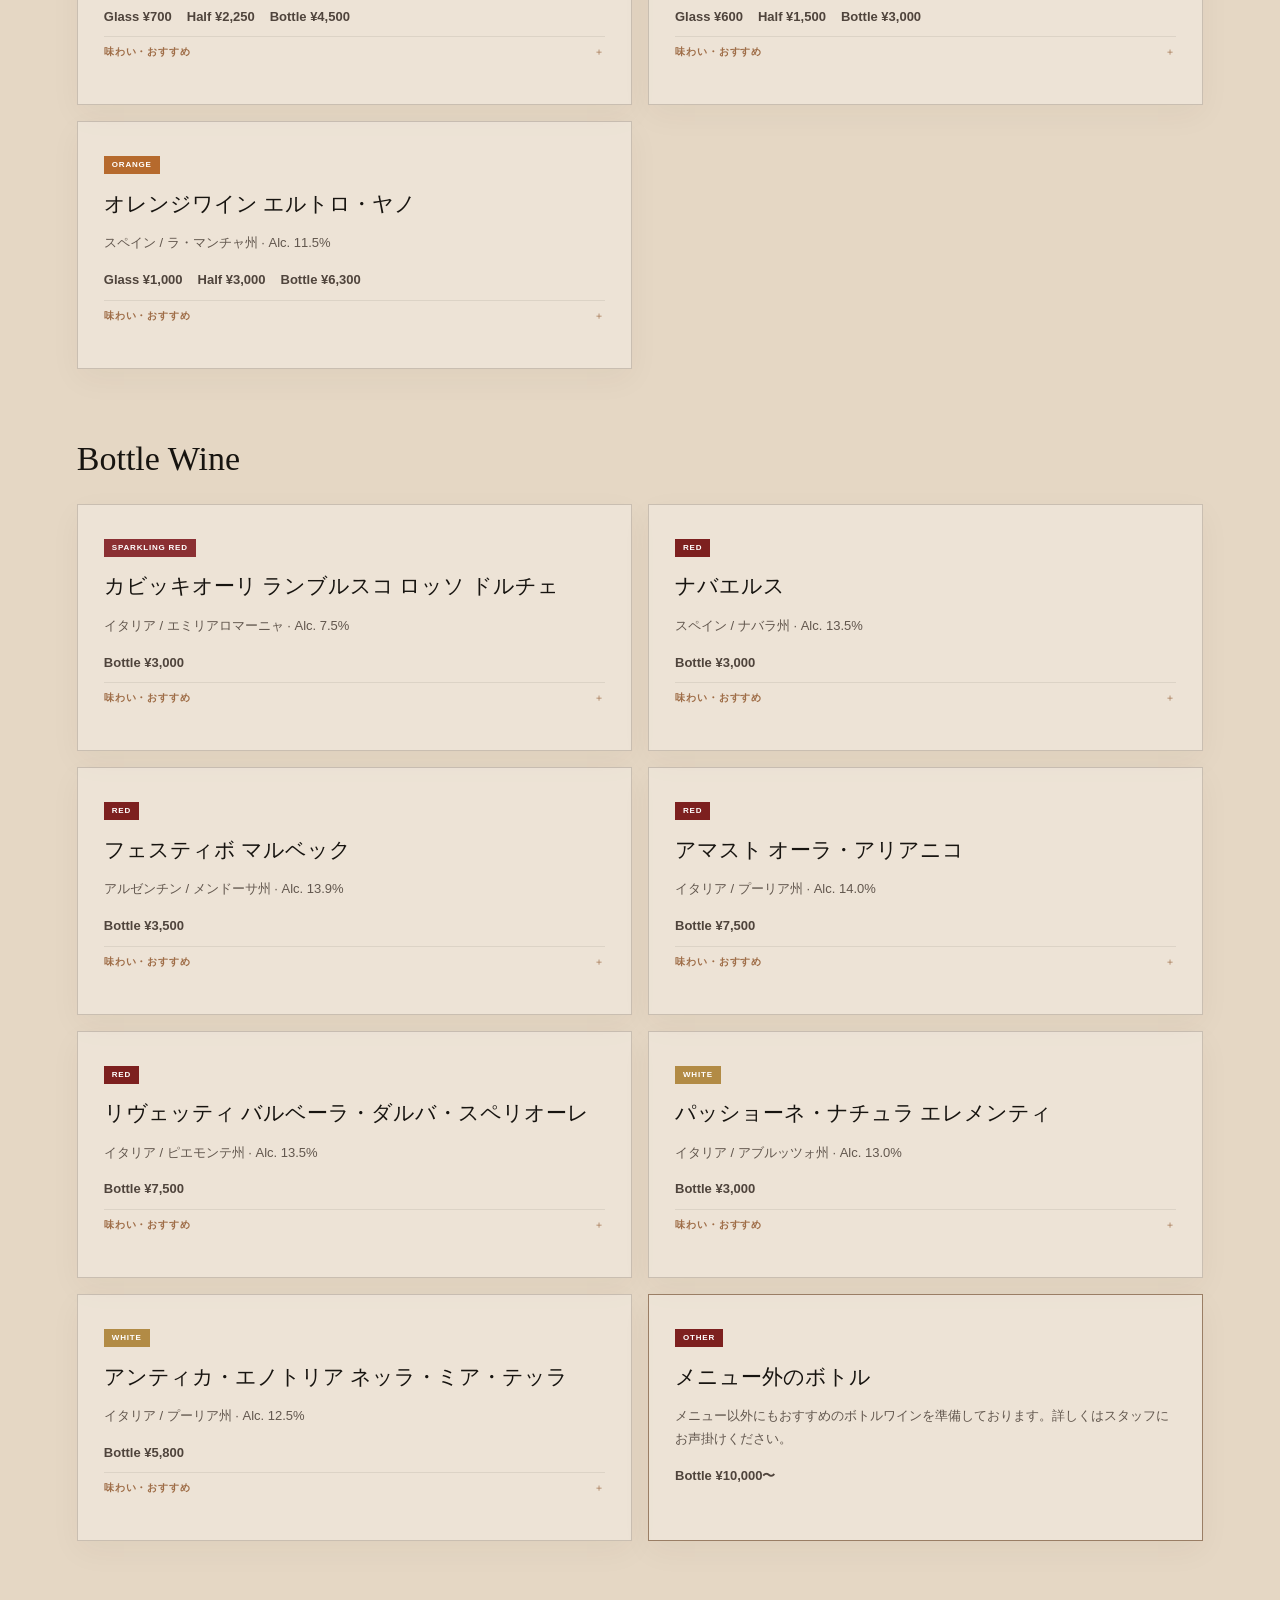
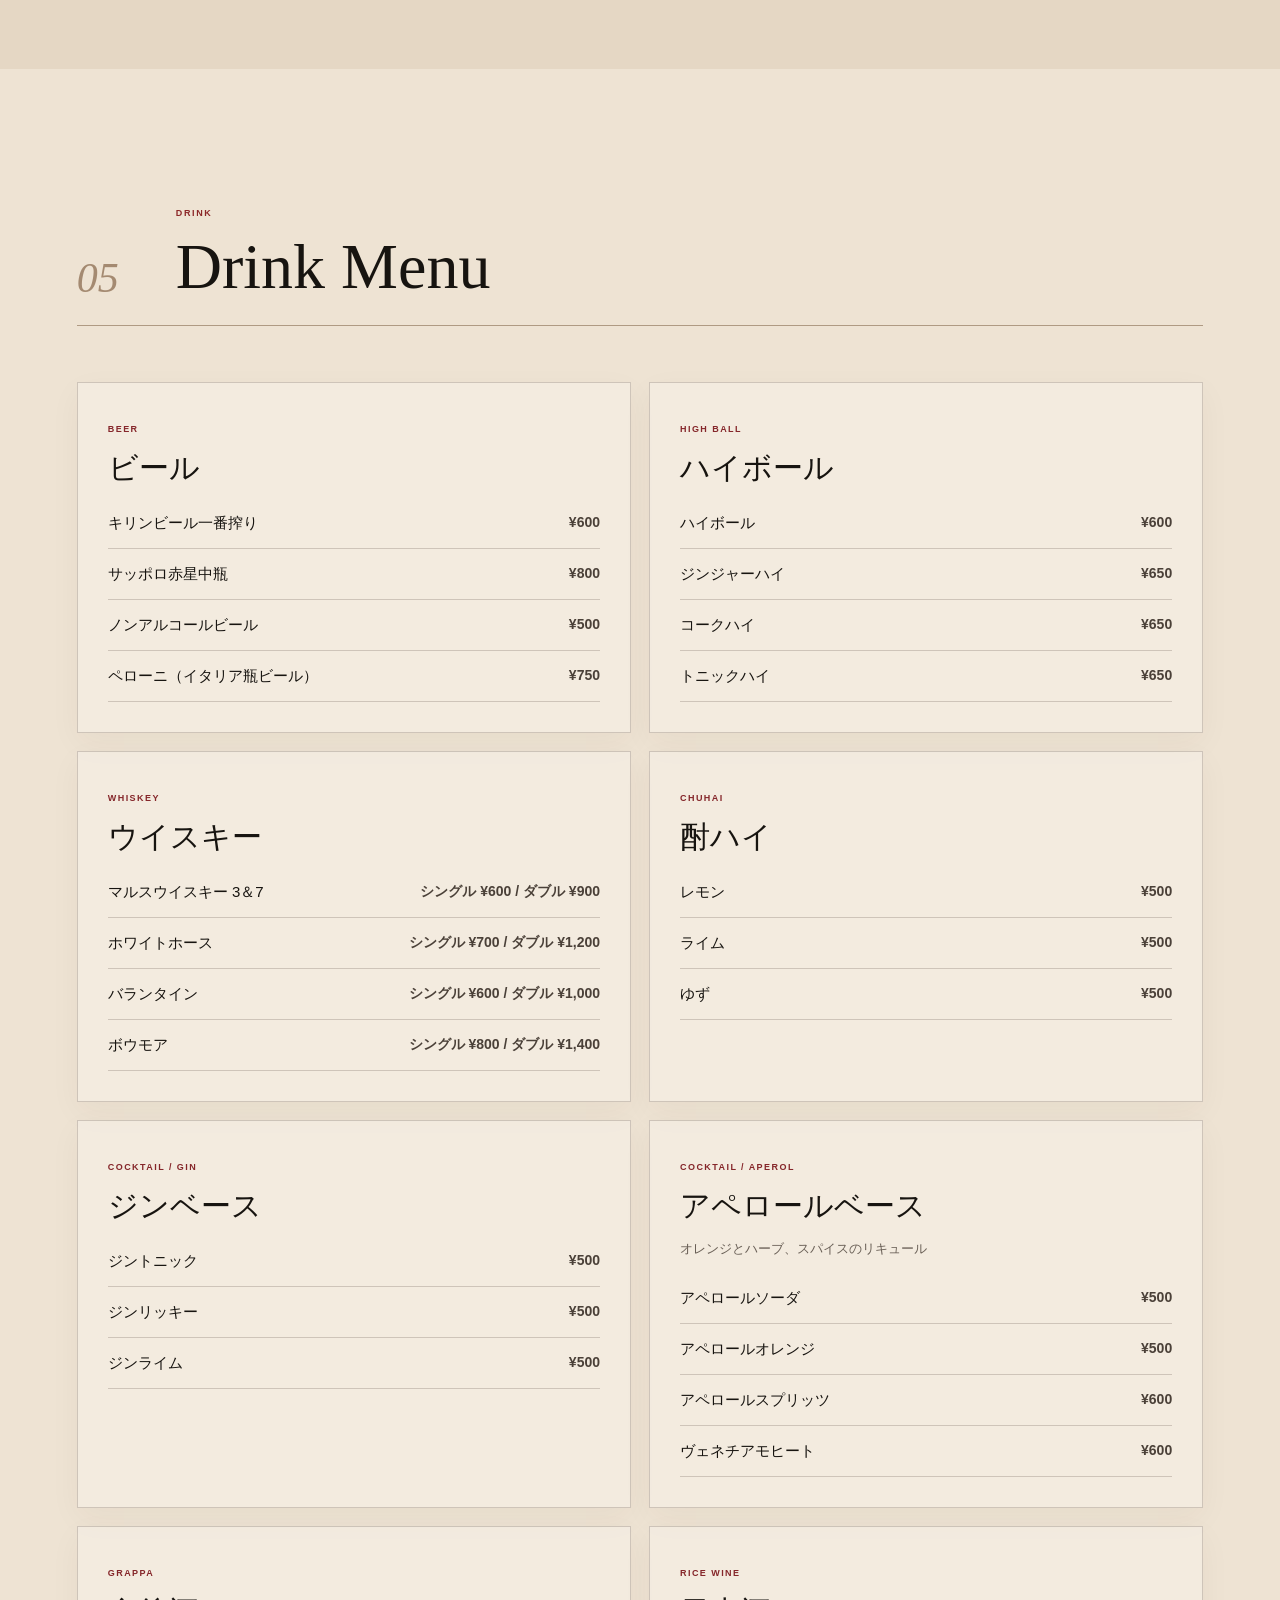
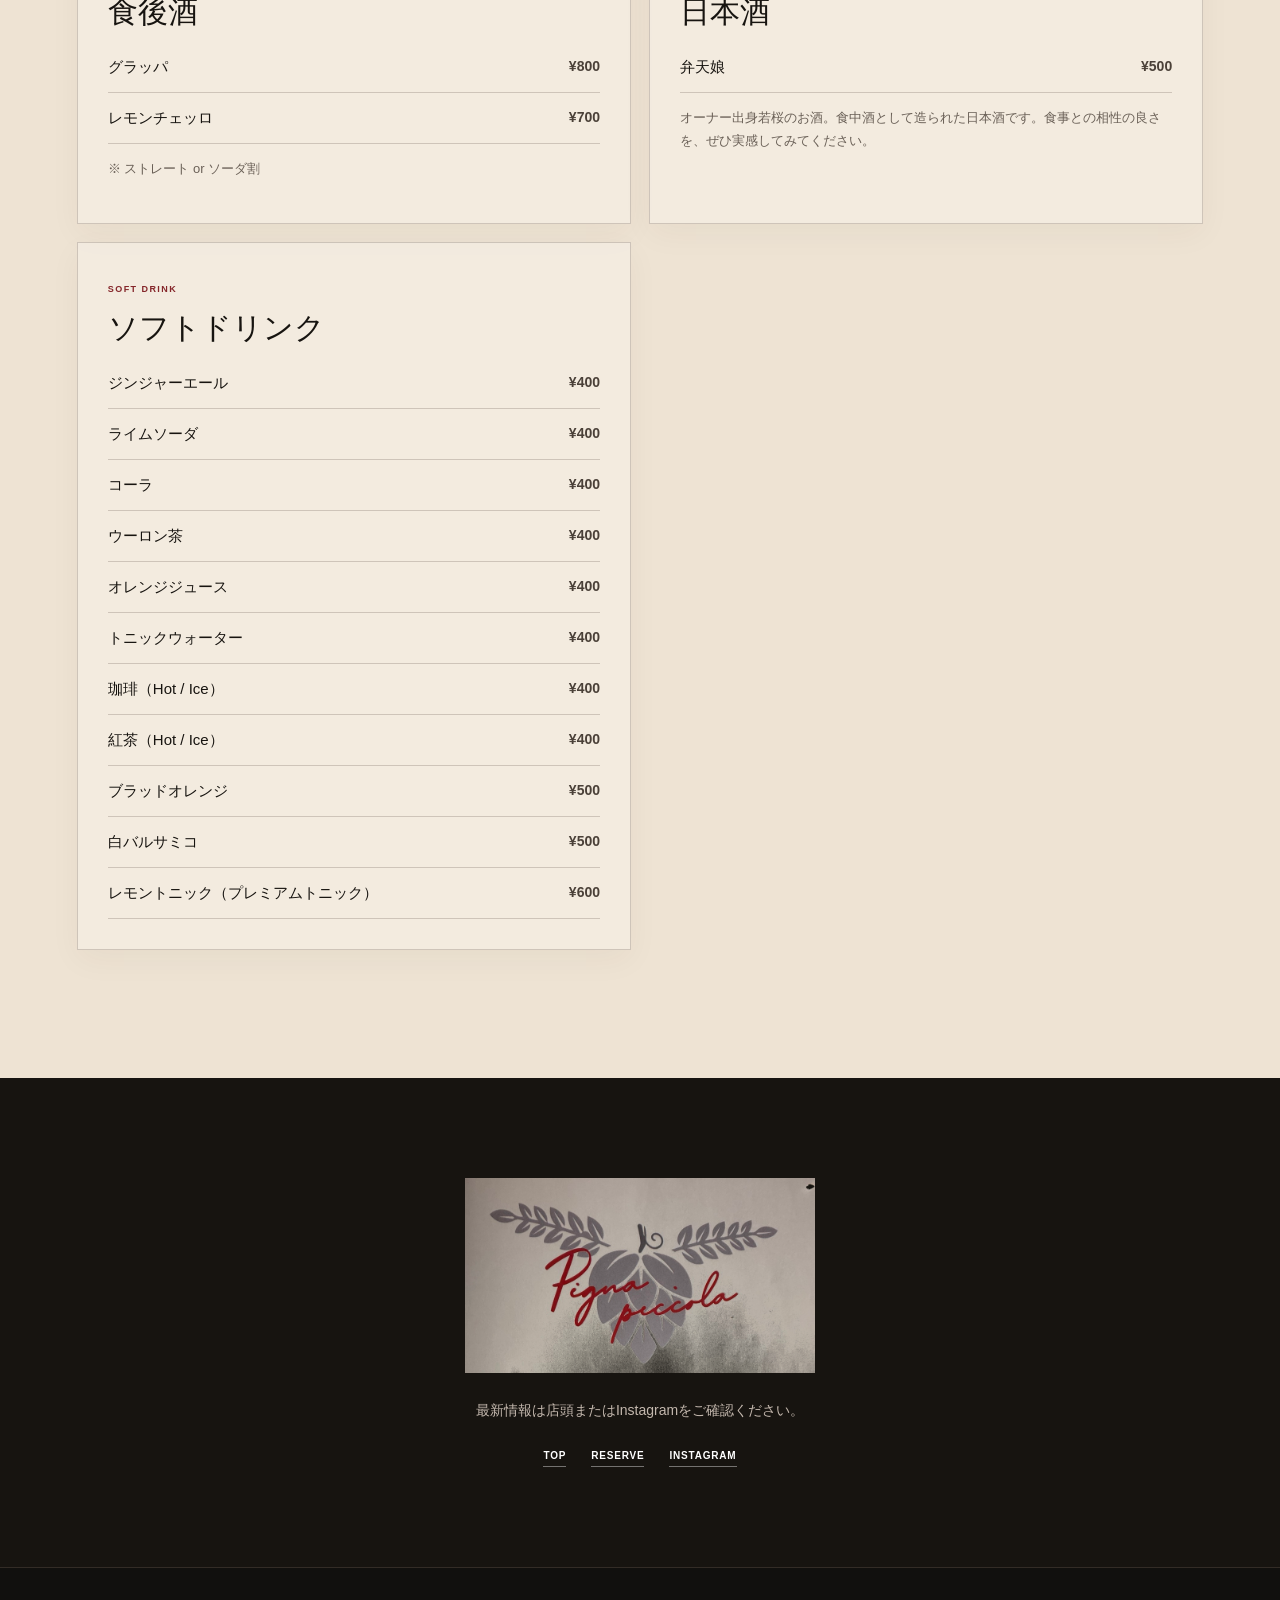
==== commit 1cd08336: "ホームページを修正" ====
--- a/menu.html
+++ b/menu.html
@@ -10,7 +10,15 @@
 <body class="menu-page">
 <header class="site-header site-header--solid" id="top"><a class="brand" href="index.html"><span>Pigna piccola</span><small>TOTTORI · KOYAMA</small></a><button class="nav-toggle" type="button" aria-label="メニューを開く" aria-expanded="false"><i></i><i></i></button><nav class="global-nav"><a href="index.html#concept">コンセプト</a><a href="menu.html">メニュー</a><a href="index.html#course">コース</a><a href="index.html#access">店舗情報・アクセス</a><a href="https://www.instagram.com/pigna_piccola/" target="_blank" rel="noopener">Instagram</a><a class="reserve" href="tel:0857328663">ご予約</a></nav></header>
 <main>
-<section class="menu-hero"><img src="images/interior-counter.webp" alt="Pigna piccola 店内"><div class="menu-hero__veil"></div><div class="menu-hero__inner"><p>MENU BOOK</p><img src="images/logo-light.png" alt="Pigna piccola"><h1>メニュー</h1><span>Lunch / Dinner / Course / Wine / Drink</span></div></section>
+<section class="menu-hero"><img src="images/hero-store.webp" alt="Pigna piccola 1階店内"><div class="menu-hero__veil"></div><div class="menu-hero__inner"><p>MENU BOOK</p><img src="images/logo-light.png" alt="Pigna piccola"><h1>メニュー</h1><span>Lunch / Dinner / Course / Wine / Drink</span></div></section>
+
+<section class="menu-photo-strip" aria-label="料理写真">
+  <img src="images/food-pasta.webp" alt="パスタ料理" loading="lazy">
+  <img src="images/food-antipasto.webp" alt="前菜" loading="lazy">
+  <img src="images/food-meat.webp" alt="肉料理" loading="lazy">
+  <img src="images/food-mussels.webp" alt="ムール貝料理" loading="lazy">
+</section>
+
 <nav class="menu-jump" aria-label="メニュー内ナビゲーション"><a href="#lunch">ランチ</a><a href="#dinner">ディナー</a><a href="#course">コース</a><a href="#wine">ワイン</a><a href="#drink">ドリンク</a></nav>
 <div class="menu-intro section"><p>店頭メニューをもとに、現在確認できる内容を掲載しています。</p><p>価格・内容は季節や仕入れにより変更となる場合があります。</p></div>
 <section class="full-menu section" id="lunch">
@@ -20,82 +28,186 @@
 <img alt="パスタランチセット" src="images/pasta-set.webp"/>
 </div>
 <div class="set-grid">
-<article class="set-block"><span>A SET</span><h3>パスタ 100g</h3><p>サラダ / 前菜盛り合わせ / バゲット / ソフトドリンク</p></article>
-<article class="set-block"><span>B SET</span><h3>パスタ 60g</h3><p>サラダ / バゲット / ソフトドリンク / デザート</p></article>
+<article class="set-block"><span>A SET</span><h3>パスタ 100g</h3><p>サラダ / 前菜盛り合わせ / バケット / ソフトドリンク</p></article>
+<article class="set-block"><span>B SET</span><h3>パスタ 60g</h3><p>サラダ / バケット / ソフトドリンク / デザート</p></article>
 </div>
 <div class="note-strip"><span>パスタ単品</span><strong>¥1,200</strong><span>大盛り +50g</span><strong>+¥100</strong></div>
 <div class="menu-subhead"><small>PIADINA LUNCH PLATE</small><h3>ピアディーナ ランチプレート</h3><p>イタリア北部ロマーニャ地方の薄焼きパン。具材を挟んで食べるストリートフードです。</p></div>
 <div class="photo-menu-grid">
-<article><img alt="モッツァレラチーズ＆生ハム" src="images/piadina-ham.webp"/><div><h4>モッツァレラチーズ＆生ハム</h4><strong>¥1,000</strong><p>シンプルなトッピングで、ピアディーナの生地が味わえるおすすめの食べ方。</p></div></article>
+<article><img alt="モッツアレラチーズ＆生ハム" src="images/piadina-ham.webp"/><div><h4>モッツアレラチーズ＆生ハム</h4><strong>¥1,000</strong><p>シンプルなトッピングで、ピアディーナの生地が味わえるおすすめの食べ方。</p></div></article>
 <article><img alt="豚ヒレカツ" src="images/piadina-pork.webp"/><div><h4>豚ヒレカツ</h4><strong>¥1,000</strong><p>豚ヒレカツが入った、食べ応えのある一品。</p></div></article>
 <article><img alt="イワシのフリット" src="images/piadina-sardine.webp"/><div><h4>イワシのフリット</h4><strong>¥1,000</strong><p>油でカリッと揚げたイワシのフリットとオニオン。</p></div></article>
 <article><img alt="サルシッチャ" src="images/piadina-salsiccia.webp"/><div><h4>サルシッチャ</h4><strong>¥1,200</strong><p>自家製ソーセージ。アクセントにマスタード。</p></div></article>
 </div>
 <div class="menu-two-col">
 <div class="menu-list-block"><small>SET DRINK</small><h3>セットドリンク</h3><ul class="plain-list"><li>オレンジジュース</li><li>コーラ（ペプシ）</li><li>Hot コーヒー</li><li>トニックウォーター</li><li>ウーロン茶</li><li>Ice ティー</li><li>ジンジャーエール</li><li>Ice コーヒー</li><li>紅茶（Hot）</li></ul></div>
-<div class="menu-note-card"><small>TAKEOUT</small><h3>ピアディーナはテイクアウト可能</h3><p>テイクアウトの場合はドリンクは付きません。店頭・お電話にて受け付けています。</p><a href="tel:0857328663">0857-32-8663 ↗</a></div>
+<div class="menu-note-card"><small>TAKEOUT</small><h3>ピアディーナはテイクアウト可能</h3><p>テイクアウトの場合はドリンクは付きません。店頭、お電話にて受付ております。</p><a href="tel:0857328663">0857-32-8663 ↗</a></div>
+</div>
+
+<div class="lunch-course-feature reveal">
+  <div class="lunch-course-feature__image">
+    <img src="images/food-salmon.webp" alt="Pigna piccola ランチコース料理" loading="lazy">
+  </div>
+  <div class="lunch-course-feature__copy">
+    <small>LUNCH COURSE</small>
+    <h3>ランチコース</h3>
+    <p class="lunch-course-lead">シェフがお届けするスペシャルランチコース</p>
+    <strong class="big-price">お一人様 ¥3,500 <span>（税込）</span></strong>
+    <ol class="lunch-course-list">
+      <li><span>Salad</span><b>旬の野菜を使用したグリーンサラダ</b></li>
+      <li><span>Antipasto</span><b>4品の前菜</b></li>
+      <li><span>Primo Piatto</span><b>旬のパスタ</b><small>ホワイトボードからお選びください</small></li>
+      <li><span>Secondo Piatto</span><b>肉料理 or 魚料理をお選びください</b></li>
+      <li><span>Dolce</span><b>シェフの気まぐれデザート</b></li>
+    </ol>
+    <p class="lunch-course-note">※ 写真はイメージです。<br>※ 仕入れ状況によって内容が変わることがあります。ご了承ください。</p>
+  </div>
+</div>
+
+<div class="lunch-drinks-block">
+  <div class="menu-subhead reveal">
+    <small>DRINKS MENU</small>
+    <h3>ランチタイム ドリンク・ワイン</h3>
+  </div>
+
+  <div class="lunch-drinks-grid">
+    <section class="category reveal">
+      <div class="category-head"><small>SOFT DRINK</small><h3>ソフトドリンク</h3><b class="category-all-price">ALL ¥400</b></div>
+      <div class="compact-list">
+        <span>オレンジジュース</span><span>トニックウォーター</span>
+        <span>ジンジャーエール</span><span>コーラ（ペプシ）</span>
+        <span>ウーロン茶</span><span>Ice コーヒー</span>
+        <span>Hot コーヒー</span><span>Ice ティー</span>
+        <span>紅茶（Hot）</span>
+      </div>
+    </section>
+
+    <section class="category reveal">
+      <div class="category-head"><small>ALCOHOL</small><h3>アルコール</h3></div>
+      <div class="menu-line"><span>キリンビール一番搾り</span><b>¥600</b></div>
+      <div class="menu-line"><span>モレッティ（瓶ビール）</span><b>¥700</b></div>
+      <div class="menu-line"><span>モレッティ・レモン（瓶ビール）</span><b>¥700</b></div>
+      <div class="menu-line"><span>酎ハイ（レモン・ゆず・ライム）</span><b>¥500</b></div>
+      <div class="menu-line"><span>ノンアルコールビール</span><b>¥500</b></div>
+    </section>
+  </div>
+
+  <div class="lunch-wine-grid">
+    <section class="category reveal">
+      <div class="category-head"><small>RED WINE</small><h3>Red Wine</h3></div>
+      <article class="lunch-wine-item"><h4>トッレヴェント ヴェント</h4><p><span>グラス ¥500</span><span>ボトル ¥2,500</span></p></article>
+      <article class="lunch-wine-item"><h4>エミリアーナ エコバランス・ゲヴェルツトラミネール</h4><p><span>グラス ¥600</span><span>ボトル ¥3,500</span></p></article>
+      <article class="lunch-wine-item"><h4>ヴィニウス オーガニック・ヴェオニエ</h4><p><span>グラス ¥700</span><span>ボトル ¥4,500</span></p></article>
+      <article class="lunch-wine-item"><h4>ドンナ・マルツィア シャルドネ・オーク</h4><p><span>グラス ¥600</span><span>ボトル ¥3,000</span></p></article>
+    </section>
+
+    <section class="category reveal">
+      <div class="category-head"><small>WHITE WINE</small><h3>White Wine</h3></div>
+      <article class="lunch-wine-item"><h4>モンカロ・サンジョベエーゼ</h4><p><span>グラス ¥500</span><span>ボトル ¥2,500</span></p></article>
+      <article class="lunch-wine-item"><h4>ドンナ・マルツィア プリミティーボ・バディ</h4><p><span>グラス ¥600</span><span>ボトル ¥3,000</span></p></article>
+      <article class="lunch-wine-item"><h4>フェルナンティエール ピノ・ノワール</h4><p><span>グラス ¥800</span><span>ボトル ¥5,000</span></p></article>
+    </section>
+  </div>
 </div>
 </section>
 <section class="full-menu section paper-alt" id="dinner">
-<div class="menu-section-title"><span>02</span><div><small>DINNER</small><h2>Dinner Menu</h2></div></div>
+<div class="menu-section-title"><span>02</span><div><small>DINNER</small><h2>Dinner Menu</h2><p class="menu-source-note">夜メニューの内容を掲載しています。旬の料理は店内の黒板でご案内します。</p></div></div>
 <div class="menu-columns-pro">
-<section class="category"><div class="category-head"><small>SARADA</small><h3>サラダ</h3></div><div class="menu-line"><span>モッツァレラのサラダ</span><b>¥1,250</b></div><div class="menu-line"><span>生ハムのサラダ</span><b>¥1,200</b></div></section>
-<section class="category"><div class="category-head"><small>ANTIPASTO</small><h3>前菜</h3></div><div class="menu-line"><span>鶏のレバーパテ バケット添え</span><b>¥600</b></div><div class="menu-line"><span>サルシッチャ</span><b>¥700</b></div><div class="menu-line"><span>ムール貝の白ワイン蒸し</span><b>¥800</b></div><div class="menu-line"><span>前菜の盛り合わせ</span><b>¥1,000〜</b></div><p class="tiny-note">内容は日によって変わります。2人前以降は1名様につき+¥500。</p><div class="menu-line"><span>グリーンオリーブの実（アンチョビ入り）</span><b>¥300</b></div><div class="menu-line"><span>砂肝のコンフィ</span><b>¥700</b></div><div class="menu-line"><span>ガーリックトースト</span><b>¥300</b></div><div class="menu-line"><span>生ハム</span><b>Half ¥700 / ¥1,100</b></div><div class="menu-line"><span>バケット（2個）</span><b>¥200</b></div><div class="menu-line"><span>チーズ盛り合わせ</span><b>¥950</b></div><div class="menu-line"><span>トリッパ</span><b>¥950</b></div></section>
-<section class="category"><div class="category-head"><small>PRIMO PIATTO</small><h3>パスタ</h3></div><div class="menu-line"><span>アマトリチャーナ（ヴェルミチェッリ）</span><b>¥1,300</b></div><div class="menu-line"><span>燻製ベーコンのカルボナーラ</span><b>¥1,250</b></div><div class="menu-line"><span>ジェノベーゼソースの生ハム乗せ（リングイーネ）</span><b>¥1,200</b></div><div class="menu-line"><span>アラビアータ（ペンネ）</span><b>¥1,100</b></div><div class="menu-line"><span>スモークサーモンのクリームソース</span><b>¥1,250</b></div><div class="menu-line"><span>旬のパスタ</span><b>ASK</b></div><p class="tiny-note">大盛り（80g→120g） / ショートパスタ（60g→80g） +¥200</p></section>
-<section class="category"><div class="category-head"><small>PASTA TYPE</small><h3>使用するパスタ</h3></div><p class="tiny-note">メニューに合わせて最適なパスタを使用するため、種類はお選びいただけません。</p><ul class="pasta-types"><li>スパゲッティーニ</li><li>ヴェルミチェッリ</li><li>リングイーネ</li><li>タリアテッレ</li><li>ペンネ</li><li>リガトーニ</li><li>ニョッキ</li><li>ラビオリ</li><li>アニョロッティ</li></ul></section>
-<section class="category"><div class="category-head"><small>SECONDO PIATTO</small><h3>肉・魚料理</h3></div><div class="menu-line"><span>旬の食材を使用したメイン料理</span><b>ASK</b></div><p class="tiny-note">詳しくは店内の黒板をご覧ください。</p></section>
-<section class="category"><div class="category-head"><small>DOLCE</small><h3>デザート</h3></div><div class="menu-line"><span>バニラアイス</span><b>¥450</b></div><div class="menu-line"><span>カシスシャーベット</span><b>¥450</b></div><div class="menu-line"><span>クレマ・カタラーナ</span><b>¥700</b></div><div class="menu-line"><span>果物のチーズケーキタルト</span><b>¥750</b></div><div class="menu-line"><span>珈琲（Hot / Ice）</span><b>¥400</b></div><div class="menu-line"><span>紅茶（Hot / Ice）</span><b>¥400</b></div></section>
+<section class="category"><div class="category-head"><small>SARADA</small><h3>サラダ</h3></div>
+<div class="menu-line"><span>モッツァレラのサラダ</span><b>¥1,250</b></div>
+<details class="menu-detail"><summary>料理について</summary><p>南イタリア・カンパーニャ州の至宝。溢れるコクと爽やかな酸味が特徴で、現地ではその鮮度をダイレクトに味わうシンプルなサラダで親しまれています。</p></details>
+<div class="menu-line"><span>生ハムのサラダ</span><b>¥1,200</b></div>
+<details class="menu-detail"><summary>料理について</summary><p>北イタリア・エミリア＝ロマーニャ州の至宝、パルマ産生ハム。芳醇な香りと熟成した塩気が野菜の甘みを引き立てる、州の魅力を凝縮した一皿です。</p></details>
+</section>
+
+<section class="category"><div class="category-head"><small>ANTIPASTO</small><h3>前菜</h3></div>
+<div class="menu-line"><span>鶏のレバーパテ バケット添え</span><b>¥600</b></div>
+<details class="menu-detail"><summary>料理について</summary><p>イタリア中部トスカーナ州の伝統料理「クロスティーニ・トスカーノ」。鶏レバーの濃厚な旨みにアンチョビやケッパーのアクセントが効いたパテを、カリッと焼いたバゲットに塗って楽しむ、州を代表する前菜です。</p></details>
+<div class="menu-line"><span>サルシッチャ</span><b>¥700</b></div>
+<details class="menu-detail"><summary>料理について</summary><p>イタリア南部バジリカータ州が発祥とされる「サルシッチャ」。ローズマリーが香る自家製イタリアンソーセージで、肉の力強い旨みとハーブの爽やかさが調和した、南イタリアの伝統を感じさせる一皿です。</p></details>
+<div class="menu-line"><span>ムール貝の白ワイン蒸し</span><b>¥800</b></div>
+<div class="menu-line"><span>前菜の盛り合わせ</span><b>¥1,000</b></div>
+<p class="tiny-note">※ 内容はその日によって変わります。詳しくはスタッフにお声掛けください。<br>※ 2人前以降はお一人様につき+¥500でご用意いたします。</p>
+<div class="menu-line"><span>グリーンオリーブの実（アンチョビ入り）</span><b>¥300</b></div>
+<div class="menu-line"><span>砂肝のコンフィ</span><b>¥700</b></div>
+<div class="menu-line"><span>ガーリックトースト</span><b>¥300</b></div>
+<div class="menu-line"><span>生ハム</span><b>ハーフ ¥700 / ¥1,100</b></div>
+<details class="menu-detail"><summary>料理について</summary><p>北イタリア・エミリア＝ロマーニャ州が世界に誇るパルマ産生ハム。伝統的な技法でじっくり熟成された芳醇な香りと、口の中でとろけるような繊細な塩気が特徴。ハーフはお一人様に丁度いい量です。</p></details>
+<div class="menu-line"><span>バケット（2個）</span><b>¥200</b></div>
+<p class="tiny-note">パスタと一緒にいかがですか？</p>
+<div class="menu-line"><span>チーズ盛り合わせ</span><b>¥950</b></div>
+<details class="menu-detail"><summary>料理について</summary><p>イタリアを代表するチーズの贅沢な競演。「チーズの王様」パルミジャーノ、濃厚な青カビのゴルゴンゾーラ、羊乳のコクが光るペコリーノ。個性豊かな風味と食感の違いを一度に愉しめる、ワインに最適な一皿です。</p></details>
+<div class="menu-line"><span>トリッパ</span><b>¥950</b></div>
+<details class="menu-detail"><summary>料理について</summary><p>イタリア・フィレンツェの屋台やトラットリアで愛され続ける庶民の味「トリッパ」。牛の第2胃袋をトマトや野菜とともにじっくり煮込み、とろけるような柔らかさと深い旨みを引き出した一皿です。</p></details>
+</section>
+
+<section class="category"><div class="category-head"><small>PRIMO PIATTO</small><h3>パスタ</h3></div>
+<div class="menu-line"><span>アマトリチャーナ（ヴェルミチェッリ）</span><b>¥1,300</b></div>
+<details class="menu-detail"><summary>料理について</summary><p>イタリア中部ラツィオ州ローマの伝統パスタ「アマトリチャーナ」。厚切りベーコンの旨み、玉ねぎの甘み、鷹の爪の辛みが溶け合うトマトソースが特徴。太めのヴェルミチェッリにソースがよく絡む一皿です。</p></details>
+<div class="menu-line"><span>燻製ベーコンのカルボナーラ</span><b>¥1,250</b></div>
+<details class="menu-detail"><summary>料理について</summary><p>イタリア中部ラツィオ州ローマ発祥の「カルボナーラ」。燻製ベーコンの芳醇な香りと、卵とチーズが織りなす濃厚なソースが特徴。黒胡椒のアクセントが素材の旨みを引き立てます。</p></details>
+<div class="menu-line"><span>ジェノベーゼソースの生ハム乗せ（リングイーネ）</span><b>¥1,200</b></div>
+<details class="menu-detail"><summary>料理について</summary><p>北イタリア・ジェノヴァが誇る香り高いバジルソースを、リングイネ（平麺）で。仕上げに生ハムを添え、爽やかな香りと生ハムの塩気が調和する一皿です。</p></details>
+<div class="menu-line"><span>アラビアータ（ペンネ）</span><b>¥1,100</b></div>
+<details class="menu-detail"><summary>料理について</summary><p>イタリア中部ラツィオ州ローマを代表する「アラビアータ」。ニンニクの香りと鷹の爪の刺激的な辛みが食欲をそそるトマトソースを、ペンネで味わう定番です。</p></details>
+<div class="menu-line"><span>スモークサーモンのクリームソース</span><b>¥1,250</b></div>
+<details class="menu-detail"><summary>料理について</summary><p>北イタリアの豊かな食文化を象徴する、濃厚で贅沢な一皿。芳醇な香りのスモークサーモンを生クリームソースで仕上げ、滑らかなコクがサーモンの旨みを引き出します。</p></details>
+<div class="menu-line"><span>旬のパスタ</span><b>¥ASK</b></div>
+<p class="tiny-note">詳しくはカウンター上の黒板をご覧ください。</p>
+<p class="tiny-note boxed-note">大盛り（80g→120g） / ショートパスタ（60g→80g） +¥200</p>
+</section>
+
+<section class="category"><div class="category-head"><small>PASTA</small><h3>パスタの種類</h3></div>
+<p class="tiny-note">メニューに合わせて最適なパスタを使用しているため、パスタの種類はお選びいただけません。それぞれの食材とのマリアージュをお楽しみください。</p>
+<ul class="pasta-types"><li>スパゲッティーニ</li><li>ヴェルミチェッリ</li><li>リングイーネ</li><li>タリアテッレ</li><li>ペンネ</li><li>リガトーニ</li><li>ニョッキ</li><li>ラビオリ</li><li>アニョロッティ</li></ul>
+</section>
+
+<section class="category"><div class="category-head"><small>SECONDO PIATTO</small><h3>肉・魚料理</h3></div>
+<div class="menu-line"><span>旬の食材を使用したメイン料理</span><b>¥ASK</b></div>
+<p class="tiny-note">詳しくはカウンター上の黒板をご覧ください。</p>
+</section>
+
+<section class="category"><div class="category-head"><small>DOLCE</small><h3>デザート</h3></div>
+<div class="menu-line"><span>バニラアイス</span><b>¥450</b></div>
+<div class="menu-line"><span>カシスシャーベット</span><b>¥450</b></div>
+<div class="menu-line"><span>クレマ・カタラーナ</span><b>¥700</b></div>
+<div class="menu-line"><span>果物のチーズケーキタルト</span><b>¥750</b></div>
+<p class="tiny-note">詳しくはカウンター上の黒板をご覧ください。</p>
+<div class="menu-line"><span>珈琲（Hot / Ice）</span><b>¥400</b></div>
+<div class="menu-line"><span>紅茶（Hot / Ice）</span><b>¥400</b></div>
+</section>
 </div>
 </section>
 <section class="full-menu section" id="course">
 <div class="menu-section-title"><span>03</span><div><small>COURSE</small><h2>Course Menu</h2></div></div>
 <div class="course-menu-grid">
-<article class="course-student-v6"><div class="course-student-label">学割コース</div><small>STUDENT DISCOUNT · 学生証提示</small><h3>Piccola Course</h3><div class="course-student-price"><span>学生限定</span><strong>¥3,500</strong><em>1名様（税込）</em></div><ol><li>季節を彩る4種の前菜</li><li>季節のパスタ（1名様60g）</li><li>鮮魚のソテー or 厳選牛の料理</li><li>本日のドルチェ</li></ol></article>
-<article><small>【2階限定】</small><h3>Piccola Course</h3><strong>¥4,500</strong><ol><li>季節を彩る4種の前菜</li><li>季節のパスタ（1名様60g）</li><li>鮮魚のソテー or 厳選牛の料理</li><li>本日のドルチェ</li></ol></article>
-<article><small>PIGNA COURSE</small><h3>Pigna Course</h3><strong>¥5,500</strong><ol><li>旬を味わう温・冷の前菜</li><li>季節のパスタ（1名様60g）</li><li>お料理に寄り添うバゲット2枚</li><li>鮮魚のソテー or 厳選牛のロースト</li><li>本日のドルチェ</li><li>食後の余韻を楽しむカフェ</li></ol></article>
-<article class="premium"><small>PIGNA PREMIUM COURSE</small><h3>Pigna Premium Course</h3><strong>¥8,000</strong><ol><li>旬を味わう温・冷の前菜</li><li>季節のパスタ 2種（各30g / 計60g）</li><li>お料理に寄り添うバゲット2枚</li><li>鮮魚のソテー</li><li>厳選牛のロースト</li><li>本日のドルチェ</li><li>食後の余韻を楽しむカフェ</li></ol></article>
-</div>
-<div class="course-rules"><p>※ ゆっくりお過ごしいただけるよう、事前予約制です。</p><p>※ アレルギーや内容のご希望など、前日までにご相談ください。</p><p>※ 季節や仕入れによって、その日一番美味しい料理をご用意します。</p><p>※ ¥3,500のPiccola Courseは学割コースです。ご利用時に学生証のご提示をお願いします。</p><p>※ 2階限定コースは4名様〜ご予約承ります。</p></div>
+<article><small>PIGNA COURSE</small><h3>Pigna Course</h3><strong>¥5,500</strong><em>1名様（税込）</em><ol><li>旬を味わう温・冷の前菜</li><li>季節のパスタ（1名様60g）</li><li>お料理に寄り添うバゲット2枚</li><li>鮮魚のソテー or 厳選牛のロースト</li><li>本日のドルチェ</li><li>食後の余韻を楽しむカフェ</li></ol></article>
+<article class="premium"><small>PIGNA PREMIUM COURSE</small><h3>Pigna Premium Course</h3><strong>¥8,000</strong><em>1名様（税込）</em><ol><li>旬を味わう温・冷の前菜</li><li>季節のパスタ（2種・1名様各30gの計60g）</li><li>お料理に寄り添うバゲット2枚</li><li>鮮魚のソテー</li><li>厳選牛のロースト</li><li>本日のドルチェ</li><li>食後の余韻を楽しむカフェ</li></ol></article>
+<article><small>【2階限定】</small><h3>Piccola Course</h3><strong>¥4,500</strong><em>1名様（税込）</em><ol><li>季節を彩る4種の前菜</li><li>季節のパスタ（1名様60g）</li><li>鮮魚のソテー or 厳選牛の料理</li><li>本日のドルチェ</li></ol></article>
+<article class="course-student-v6"><div class="course-student-label">学割コース</div><small>【学生限定】・学生証提示</small><h3>Piccola Course</h3><div class="course-student-price"><span>学生限定</span><strong>¥3,500</strong><em>1名様（税込）</em></div><ol><li>季節を彩る4種の前菜</li><li>季節のパスタ（1名様60g）</li><li>鮮魚のソテー or 厳選牛の料理</li><li>本日のドルチェ</li></ol></article>
+</div>
+<div class="course-rules"><p>※ ゆっくりお過ごしいただけるよう、事前予約制とさせていただいております。</p><p>※ アレルギーや内容のご希望など、前日までお気軽にご相談ください。</p><p>※ 季節や仕入れによって、その日一番美味しいお料理をお届けいたします。</p><p>※ 【学生限定】は学生証のご提示をお願いいたします。</p><p>※ 【2階限定】は4名様〜ご予約承ります。</p></div>
 </section>
 <section class="full-menu section paper-alt" id="wine">
 <div class="menu-section-title"><span>04</span><div><small>WINE</small><h2>Wine Menu</h2></div></div>
 <h3 class="major-subtitle">Glass Wine</h3>
-<div class="wine-grid">
-<article class="wine-item"><div class="wine-type sparkling">SPARKLING</div><h4>アスティ・スプマンテ</h4><p>イタリア / ピエモンテ州 · Alc. 7.5%</p><div class="wine-price"><span>Glass ¥600</span><span>Half ¥2,200</span><span>Bottle ¥3,200</span></div></article>
-<article class="wine-item"><div class="wine-type sparkling">SPARKLING</div><h4>ピッツォラート ピノ・グリージョ EXドライ</h4><p>イタリア / ヴェネト州 · Alc. 11.5%</p><div class="wine-price"><span>Glass ¥850</span><span>Bottle ¥5,500</span></div></article>
-<article class="wine-item"><div class="wine-type red">RED</div><h4>モンカロ サンジョヴェーゼ</h4><p>イタリア · Alc. 12.0%</p><div class="wine-price"><span>Glass ¥500</span><span>Half ¥1,250</span><span>Bottle ¥2,500</span></div></article>
-<article class="wine-item"><div class="wine-type red">RED</div><h4>ドンナ・マルツィア プリミティーヴォ オーク</h4><p>イタリア / プーリア州 · Alc. 14.0%</p><div class="wine-price"><span>Glass ¥600</span><span>Half ¥1,500</span><span>Bottle ¥3,000</span></div></article>
-<article class="wine-item"><div class="wine-type red">RED</div><h4>フェランディエール リザーヴ ピノ・ノワール</h4><p>フランス / ラングドック・ルーション · Alc. 13.5%</p><div class="wine-price"><span>Glass ¥800</span><span>Half ¥2,500</span><span>Bottle ¥5,000</span></div></article>
-<article class="wine-item"><div class="wine-type red">RED</div><h4>ピッツォラート ヒーロー ロッソ</h4><p>イタリア / ヴェネト州 · Alc. 11.5%</p><div class="wine-price"><span>Glass ¥650</span><span>Half ¥1,800</span><span>Bottle ¥3,700</span></div></article>
-<article class="wine-item"><div class="wine-type white">WHITE</div><h4>ピッツォラート ヒーロー ビアンコ</h4><p>イタリア / ヴェネト州 · Alc. 11.0%</p><div class="wine-price"><span>Glass ¥650</span><span>Half ¥1,800</span><span>Bottle ¥3,700</span></div></article>
-<article class="wine-item"><div class="wine-type white">WHITE</div><h4>エミリアーナ エコバランス・ゲヴュルツトラミネール</h4><p>チリ / ヴァレ・デル・ラペル · Alc. 13.0%</p><div class="wine-price"><span>Glass ¥600</span><span>Half ¥1,650</span><span>Bottle ¥3,300</span></div></article>
-<article class="wine-item"><div class="wine-type white">WHITE</div><h4>ヴィニウス オーガニック ヴィオニエ</h4><p>フランス / ラングドック・ルーション · Alc. 13.0%</p><div class="wine-price"><span>Glass ¥700</span><span>Half ¥2,250</span><span>Bottle ¥4,500</span></div></article>
-<article class="wine-item"><div class="wine-type white">WHITE</div><h4>ドンナ マルツィア シャルドネ オーク</h4><p>イタリア / プーリア州 · Alc. 12.5%</p><div class="wine-price"><span>Glass ¥600</span><span>Half ¥1,500</span><span>Bottle ¥3,000</span></div></article>
-<article class="wine-item"><div class="wine-type orange">ORANGE</div><h4>オレンジワイン エルトロ・ヤノ</h4><p>スペイン / ラ・マンチャ州 · Alc. 11.5%</p><div class="wine-price"><span>Glass ¥1,000</span><span>Half ¥3,000</span><span>Bottle ¥6,300</span></div></article>
-</div>
+<div class="wine-grid"><article class="wine-item"><div class="wine-type sparkling">SPARKLING</div><h4>アスティ・スプマンテ</h4><p>イタリア / ピエモンテ州 · Alc. 7.5%</p><div class="wine-price"><span>Glass ¥600</span><span>Half ¥2,200</span><span>Bottle ¥3,200</span></div><details class="menu-detail wine-detail"><summary>味わい・おすすめ</summary><p>マスカット（モスカート・ビアンコ種）特有の華やかな香りと、果実由来のしっかりとしたフルーティーな甘みが特徴の甘口スパークリングです。</p></details></article><article class="wine-item"><div class="wine-type sparkling">SPARKLING</div><h4>ピッツォラート ピノ・グリージョ EXドライ</h4><p>イタリア / ヴェネト州 · Alc. 11.5%</p><div class="wine-price"><span>Glass ¥850</span><span>Bottle ¥5,500</span></div><details class="menu-detail wine-detail"><summary>味わい・おすすめ</summary><p>オーガニック＆ヴィーガン認証のスパークリング。花や桃の香りと程よい果実の甘み、塩味の余韻が特徴。</p></details></article><article class="wine-item"><div class="wine-type red">RED</div><h4>モンカロ サンジョヴェーゼ</h4><p>イタリア · Alc. 12.0%</p><div class="wine-price"><span>Glass ¥500</span><span>Half ¥1,250</span><span>Bottle ¥2,500</span></div><details class="menu-detail wine-detail"><summary>味わい・おすすめ</summary><p>鮮やかなルビー色と、飲み口の優しさが特徴。あふれんばかりの果実味。</p><p class="pairing"><strong>おすすめ料理：</strong>トマトソースパスタ、パルマ風、トマト煮込みなど。</p></details></article><article class="wine-item"><div class="wine-type red">RED</div><h4>ドンナ・マルツィア プリミティーヴォ オーク</h4><p>イタリア / プーリア州 · Alc. 14.0%</p><div class="wine-price"><span>Glass ¥600</span><span>Half ¥1,500</span><span>Bottle ¥3,000</span></div><details class="menu-detail wine-detail"><summary>味わい・おすすめ</summary><p>オーク樽熟成によるバニラやカカオの香りと、完熟した黒系果実の濃厚な味わい。滑らかな渋みと柔らかな果実味が心地よく広がるフルボディ。</p><p class="pairing"><strong>おすすめ料理：</strong>生ハム、ボロネーゼソース、肉料理など。</p></details></article><article class="wine-item"><div class="wine-type red">RED</div><h4>フェランディエール リザーヴ ピノ・ノワール</h4><p>フランス / ラングドック・ルーション · Alc. 13.5%</p><div class="wine-price"><span>Glass ¥800</span><span>Half ¥2,500</span><span>Bottle ¥5,000</span></div><details class="menu-detail wine-detail"><summary>味わい・おすすめ</summary><p>苺やサクランの香りにシナモンなどのスパイスが効いており、熟したイチゴの果実味に全体を引き締める酸味。</p><p class="pairing"><strong>おすすめ料理：</strong>ローストした料理。</p></details></article><article class="wine-item"><div class="wine-type red">RED</div><h4>ピッツォラート ヒーロー ロッソ</h4><p>イタリア / ヴェネト州 · Alc. 11.5%</p><div class="wine-price"><span>Glass ¥650</span><span>Half ¥1,800</span><span>Bottle ¥3,700</span></div><details class="menu-detail wine-detail"><summary>味わい・おすすめ</summary><p>オーガニック＆ヴィーガン認証。メルロー等をブレンドした、みずみずしい赤い果実の香りとまろやかでジューシーな口当たりが特徴。渋みは少なく、キイチゴのような酸味。</p><p class="pairing"><strong>おすすめ料理：</strong>トマトソースパスタ、野菜スープ、鶏肉のバルサミコソースなど。</p></details></article><article class="wine-item"><div class="wine-type white">WHITE</div><h4>ピッツォラート ヒーロー ビアンコ</h4><p>イタリア / ヴェネト州 · Alc. 11.0%</p><div class="wine-price"><span>Glass ¥650</span><span>Half ¥1,800</span><span>Bottle ¥3,700</span></div><details class="menu-detail wine-detail"><summary>味わい・おすすめ</summary><p>よく熟したライムのフルーティーな香り。ローストアーモンドのなめらかな風味、バランスの良い軽めの酸、スイスイ飲める優しい味わい。</p><p class="pairing"><strong>おすすめ料理：</strong>サラダ、カルパッチョ、オイル系パスタなど。</p></details></article><article class="wine-item"><div class="wine-type white">WHITE</div><h4>エミリアーナ エコバランス・ゲヴェルツ トラミネール</h4><p>チリ / ヴァレ・デル・ラペル · Alc. 13.0%</p><div class="wine-price"><span>Glass ¥600</span><span>Half ¥1,650</span><span>Bottle ¥3,300</span></div><details class="menu-detail wine-detail"><summary>味わい・おすすめ</summary><p>オーガニック栽培。ライチやバラのような華やかで甘い香りと、フレッシュな酸味のあるすっきりとした辛口の味わいが特徴的な香り高い白ワイン。</p><p class="pairing"><strong>おすすめ料理：</strong>魚料理、前菜、カルパッチョなど。</p></details></article><article class="wine-item"><div class="wine-type white">WHITE</div><h4>ヴィニウス オーガニック ヴィオニエ</h4><p>フランス / ラングドック・ルーション · Alc. 13.0%</p><div class="wine-price"><span>Glass ¥700</span><span>Half ¥2,250</span><span>Bottle ¥4,500</span></div><details class="menu-detail wine-detail"><summary>味わい・おすすめ</summary><p>カリンや白桃の香りに加え、一部オーク樽熟成によるバニラ香やふくよかなコクが楽しめる、ヴィオニエ100%の力強くリッチな辛口白ワイン。</p><p class="pairing"><strong>おすすめ料理：</strong>魚料理、香草料理など。</p></details></article><article class="wine-item"><div class="wine-type white">WHITE</div><h4>ドンナ マルツィア シャルドネ オーク</h4><p>イタリア / プーリア州 · Alc. 12.5%</p><div class="wine-price"><span>Glass ¥600</span><span>Half ¥1,500</span><span>Bottle ¥3,000</span></div><details class="menu-detail wine-detail"><summary>味わい・おすすめ</summary><p>サステナブル農法。オーク樽熟成によるトーストやバニラの豊かな香りと、南イタリアらしい完熟果実のコクが美しく調和したエレガントな辛口白ワイン。</p><p class="pairing"><strong>おすすめ料理：</strong>クリーム系の料理、チーズなど。</p></details></article><article class="wine-item"><div class="wine-type orange">ORANGE</div><h4>オレンジワイン エルトロ・ヤノ</h4><p>スペイン / ラ・マンチャ州 · Alc. 11.5%</p><div class="wine-price"><span>Glass ¥1,000</span><span>Half ¥3,000</span><span>Bottle ¥6,300</span></div><details class="menu-detail wine-detail"><summary>味わい・おすすめ</summary><p>金色をおびたオレンジ色。みかんの花、柑橘類、微かにバニラの香り。ドライながら蜂蜜を思わせるまろやかな風味。トマトの旨味も僅かに感じます。</p><p class="pairing"><strong>おすすめ料理：</strong>サーモンなどの魚介を使った料理、マリネ、香草を使った鶏肉料理など。</p></details></article></div>
 <h3 class="major-subtitle bottle-title">Bottle Wine</h3>
-<div class="wine-grid bottle-grid">
-<article class="wine-item"><div class="wine-type sparkling-red">SPARKLING RED</div><h4>カビッキオーリ ランブルスコ ロッソ ドルチェ</h4><p>イタリア / エミリアロマーニャ · Alc. 7.5%</p><div class="wine-price"><span>Bottle ¥3,000</span></div></article>
-<article class="wine-item"><div class="wine-type red">RED</div><h4>ナバエルス</h4><p>スペイン / ナバラ州 · Alc. 13.5%</p><div class="wine-price"><span>Bottle ¥3,000</span></div></article>
-<article class="wine-item"><div class="wine-type red">RED</div><h4>フェスティボ マルベック</h4><p>アルゼンチン / メンドーサ州 · Alc. 13.9%</p><div class="wine-price"><span>Bottle ¥3,500</span></div></article>
-<article class="wine-item"><div class="wine-type red">RED</div><h4>アマスト オーラ・アリアニコ</h4><p>イタリア / プーリア州 · Alc. 14.0%</p><div class="wine-price"><span>Bottle ¥7,500</span></div></article>
-<article class="wine-item"><div class="wine-type red">RED</div><h4>リヴェッティ バルベーラ・ダルバ・スペリオーレ</h4><p>イタリア / ピエモンテ州 · Alc. 13.5%</p><div class="wine-price"><span>Bottle ¥7,500</span></div></article>
-<article class="wine-item"><div class="wine-type white">WHITE</div><h4>パッショーネ・ナチュラ エレメンティ</h4><p>イタリア / アブルッツォ州 · Alc. 13.0%</p><div class="wine-price"><span>Bottle ¥3,000</span></div></article>
-<article class="wine-item"><div class="wine-type white">WHITE</div><h4>アンティカ・エノトリア ネッラ・ミア・テッラ</h4><p>イタリア / プーリア州 · Alc. 12.5%</p><div class="wine-price"><span>Bottle ¥5,800</span></div></article>
-<article class="wine-item special"><div class="wine-type">OTHER</div><h4>メニュー外のボトル</h4><p>赤・白ともに、おすすめのボトルワインをご用意しています。詳しくはスタッフまで。</p><div class="wine-price"><span>Bottle ¥10,000〜</span></div></article>
+<div class="wine-grid bottle-grid"><article class="wine-item"><div class="wine-type sparkling-red">SPARKLING RED</div><h4>カビッキオーリ ランブルスコ ロッソ ドルチェ</h4><p>イタリア / エミリアロマーニャ · Alc. 7.5%</p><div class="wine-price"><span>Bottle ¥3,000</span></div><details class="menu-detail wine-detail"><summary>味わい・おすすめ</summary><p>イタリア国内最高の人気を誇るランブルスコ生産者。著名誌も認める、果実味豊かで上質な伝統の味わい。</p></details></article><article class="wine-item"><div class="wine-type red">RED</div><h4>ナバエルス</h4><p>スペイン / ナバラ州 · Alc. 13.5%</p><div class="wine-price"><span>Bottle ¥3,000</span></div><details class="menu-detail wine-detail"><summary>味わい・おすすめ</summary><p>ヨーロッパ系葡萄を使い、まるで高級ワインのようなレベルのワイン。</p><p class="pairing"><strong>おすすめ料理：</strong>お肉の赤ワインソース系、ミートソース系、ローストポークなど。</p></details></article><article class="wine-item"><div class="wine-type red">RED</div><h4>フェスティボ マルベック</h4><p>アルゼンチン / メンドーサ州 · Alc. 13.9%</p><div class="wine-price"><span>Bottle ¥3,500</span></div><details class="menu-detail wine-detail"><summary>味わい・おすすめ</summary><p>有機農法で高地の畑で造られるマルベック100%。樽不使用で、ピュアな果実味がダイレクトに楽しめる、軽快でフレッシュな辛口ミディアムボディ。</p><p class="pairing"><strong>おすすめ料理：</strong>牛肉のロースト、煮込みなど。</p></details></article><article class="wine-item"><div class="wine-type red">RED</div><h4>アマスト オーラ・アリアニコ</h4><p>イタリア / プーリア州 · Alc. 14.0%</p><div class="wine-price"><span>Bottle ¥7,500</span></div><details class="menu-detail wine-detail"><summary>味わい・おすすめ</summary><p>オーガニックのアリアニコ100%。干しブドウのような濃厚な風味とドライな熟成感、おだやかなタンニンが調和したなめらかなフルボディ。</p><p class="pairing"><strong>おすすめ料理：</strong>ジビエ料理、ローストポーク、トマト煮込みなど。</p></details></article><article class="wine-item"><div class="wine-type red">RED</div><h4>リヴェッティ バルベーラ・ダルバ・スペリオーレ</h4><p>イタリア / ピエモンテ州 · Alc. 13.5%</p><div class="wine-price"><span>Bottle ¥7,500</span></div><details class="menu-detail wine-detail"><summary>味わい・おすすめ</summary><p>イチゴの果実味と上品な酸味、柔らかな渋みが調和。長い余韻とまろやかな口当たりが特徴的な自然派のフルボディ赤ワイン。</p><p class="pairing"><strong>おすすめ料理：</strong>ジビエ料理、トリッパ、トマトソース系など。</p></details></article><article class="wine-item"><div class="wine-type white">WHITE</div><h4>パッショーネ・ナチュラ エレメンティ</h4><p>イタリア / アブルッツォ州 · Alc. 13.0%</p><div class="wine-price"><span>Bottle ¥3,000</span></div><details class="menu-detail wine-detail"><summary>味わい・おすすめ</summary><p>バイオダイナミック農法・無濾過で造られる自然派ワイン。柑橘系の香りにハーブやミネラル感が重なる、旨みのある辛口白。</p><p class="pairing"><strong>おすすめ料理：</strong>レバーパテ、モッツァレラチーズ、魚介のトマトソースパスタなど。</p></details></article><article class="wine-item"><div class="wine-type white">WHITE</div><h4>アンティカ・エノトリア ネッラ・ミア・テッラ</h4><p>イタリア / プーリア州 · Alc. 12.5%</p><div class="wine-price"><span>Bottle ¥5,800</span></div><details class="menu-detail wine-detail"><summary>味わい・おすすめ</summary><p>オーガニック栽培。桃や柑橘のやわらかな果実味と、海に近い畑ならではの心地よい塩味（ミネラル感）が美しく調和した辛口。</p><p class="pairing"><strong>おすすめ料理：</strong>カルパッチョ、フレッシュトマト、野菜のフリットなど。</p></details></article>
+<article class="wine-item special"><div class="wine-type">OTHER</div><h4>メニュー外のボトル</h4><p>メニュー以外にもおすすめのボトルワインを準備しております。詳しくはスタッフにお声掛けください。</p><div class="wine-price"><span>Bottle ¥10,000〜</span></div></article>
 </div>
 </section>
 <section class="full-menu section" id="drink">
 <div class="menu-section-title"><span>05</span><div><small>DRINK</small><h2>Drink Menu</h2></div></div>
 <div class="drink-grid">
-<section class="category"><div class="category-head"><small>BEER</small><h3>ビール</h3></div><div class="menu-line"><span>キリンビール一番搾り</span><b>¥600</b></div><div class="menu-line"><span>サッポロ赤星 中瓶</span><b>¥800</b></div><div class="menu-line"><span>ノンアルコールビール</span><b>¥500</b></div><div class="menu-line"><span>ペローニ（イタリア瓶ビール）</span><b>¥750</b></div></section>
+<section class="category"><div class="category-head"><small>BEER</small><h3>ビール</h3></div><div class="menu-line"><span>キリンビール一番搾り</span><b>¥600</b></div><div class="menu-line"><span>サッポロ赤星中瓶</span><b>¥800</b></div><div class="menu-line"><span>ノンアルコールビール</span><b>¥500</b></div><div class="menu-line"><span>ペローニ（イタリア瓶ビール）</span><b>¥750</b></div></section>
 <section class="category"><div class="category-head"><small>HIGH BALL</small><h3>ハイボール</h3></div><div class="menu-line"><span>ハイボール</span><b>¥600</b></div><div class="menu-line"><span>ジンジャーハイ</span><b>¥650</b></div><div class="menu-line"><span>コークハイ</span><b>¥650</b></div><div class="menu-line"><span>トニックハイ</span><b>¥650</b></div></section>
-<section class="category"><div class="category-head"><small>WHISKEY</small><h3>ウイスキー</h3></div><div class="menu-line"><span>マルスウイスキー 3＆7</span><b>S ¥600 / W ¥900</b></div><div class="menu-line"><span>ホワイトホース</span><b>S ¥700 / W ¥1,200</b></div><div class="menu-line"><span>バランタイン</span><b>S ¥600 / W ¥1,000</b></div><div class="menu-line"><span>ボウモア</span><b>S ¥800 / W ¥1,400</b></div></section>
+<section class="category"><div class="category-head"><small>WHISKEY</small><h3>ウイスキー</h3></div><div class="menu-line"><span>マルスウイスキー 3＆7</span><b>シングル ¥600 / ダブル ¥900</b></div><div class="menu-line"><span>ホワイトホース</span><b>シングル ¥700 / ダブル ¥1,200</b></div><div class="menu-line"><span>バランタイン</span><b>シングル ¥600 / ダブル ¥1,000</b></div><div class="menu-line"><span>ボウモア</span><b>シングル ¥800 / ダブル ¥1,400</b></div></section>
 <section class="category"><div class="category-head"><small>CHUHAI</small><h3>酎ハイ</h3></div><div class="menu-line"><span>レモン</span><b>¥500</b></div><div class="menu-line"><span>ライム</span><b>¥500</b></div><div class="menu-line"><span>ゆず</span><b>¥500</b></div></section>
 <section class="category"><div class="category-head"><small>COCKTAIL / GIN</small><h3>ジンベース</h3></div><div class="menu-line"><span>ジントニック</span><b>¥500</b></div><div class="menu-line"><span>ジンリッキー</span><b>¥500</b></div><div class="menu-line"><span>ジンライム</span><b>¥500</b></div></section>
-<section class="category"><div class="category-head"><small>COCKTAIL / APEROL</small><h3>アペロールベース</h3></div><div class="menu-line"><span>アペロールソーダ</span><b>¥500</b></div><div class="menu-line"><span>アペロールオレンジ</span><b>¥500</b></div><div class="menu-line"><span>アペロールスプリッツ</span><b>¥600</b></div><div class="menu-line"><span>ヴェネチアモヒート</span><b>¥600</b></div></section>
-<section class="category"><div class="category-head"><small>GRAPPA</small><h3>食後酒</h3></div><div class="menu-line"><span>グラッパ</span><b>¥800</b></div><div class="menu-line"><span>レモンチェッロ</span><b>¥700</b></div><p class="tiny-note">レモンチェッロはストレート or ソーダ割。</p></section>
-<section class="category"><div class="category-head"><small>RICE WINE</small><h3>日本酒</h3></div><div class="menu-line"><span>弁天娘</span><b>¥500</b></div><p class="tiny-note">オーナー出身若桜のお酒。食中酒として造られた日本酒です。</p></section>
+<section class="category"><div class="category-head"><small>COCKTAIL / APEROL</small><h3>アペロールベース</h3></div><p class="tiny-note">オレンジとハーブ、スパイスのリキュール</p><div class="menu-line"><span>アペロールソーダ</span><b>¥500</b></div><div class="menu-line"><span>アペロールオレンジ</span><b>¥500</b></div><div class="menu-line"><span>アペロールスプリッツ</span><b>¥600</b></div><div class="menu-line"><span>ヴェネチアモヒート</span><b>¥600</b></div></section>
+<section class="category"><div class="category-head"><small>GRAPPA</small><h3>食後酒</h3></div><div class="menu-line"><span>グラッパ</span><b>¥800</b></div><div class="menu-line"><span>レモンチェッロ</span><b>¥700</b></div><p class="tiny-note">※ ストレート or ソーダ割</p></section>
+<section class="category"><div class="category-head"><small>RICE WINE</small><h3>日本酒</h3></div><div class="menu-line"><span>弁天娘</span><b>¥500</b></div><p class="tiny-note">オーナー出身若桜のお酒。食中酒として造られた日本酒です。食事との相性の良さを、ぜひ実感してみてください。</p></section>
 <section class="category soft"><div class="category-head"><small>SOFT DRINK</small><h3>ソフトドリンク</h3></div><div class="menu-line"><span>ジンジャーエール</span><b>¥400</b></div><div class="menu-line"><span>ライムソーダ</span><b>¥400</b></div><div class="menu-line"><span>コーラ</span><b>¥400</b></div><div class="menu-line"><span>ウーロン茶</span><b>¥400</b></div><div class="menu-line"><span>オレンジジュース</span><b>¥400</b></div><div class="menu-line"><span>トニックウォーター</span><b>¥400</b></div><div class="menu-line"><span>珈琲（Hot / Ice）</span><b>¥400</b></div><div class="menu-line"><span>紅茶（Hot / Ice）</span><b>¥400</b></div><div class="menu-line"><span>ブラッドオレンジ</span><b>¥500</b></div><div class="menu-line"><span>白バルサミコ</span><b>¥500</b></div><div class="menu-line"><span>レモントニック（プレミアムトニック）</span><b>¥600</b></div></section>
 </div>
 </section>
--- a/css/style.css
+++ b/css/style.css
@@ -990,3 +990,467 @@
   color:#b59a82;
   border-bottom-color:#b59a82;
 }
+
+
+/* =====================================================================
+   V17 — AutoReserve を予約導線の最優先に
+   ===================================================================== */
+.reserve-modal-option.autoreserve{
+  background:#1d1916;
+  color:#fff;
+  border-color:#1d1916;
+}
+.reserve-modal-option.autoreserve small{
+  color:#cdb9a5;
+}
+.reserve-modal-option.autoreserve span{
+  color:#e9ddd0;
+}
+.reserve-v12-grid{
+  grid-template-columns:repeat(3,1fr);
+}
+.reserve-v12-autoreserve{
+  background:#1d1916;
+  color:#fff;
+}
+.reserve-v12-autoreserve:hover{
+  background:#2a231f;
+}
+.reserve-v12-autoreserve .reserve-v12-label{
+  color:#d3b697;
+}
+.reserve-v12-autoreserve p{
+  color:#c7b9ac;
+}
+.reserve-v12-autoreserve .reserve-v12-meta strong{
+  font-size:23px;
+}
+@media(max-width:900px){
+  .reserve-v12-grid{
+    grid-template-columns:1fr;
+  }
+}
+
+
+/* =====================================================================
+   V18 — 実写真を主役にした最終版寄りの写真構成
+   ===================================================================== */
+
+/* Hero real photo */
+.hero__image--real{
+  object-position:center 54%;
+  filter:saturate(.82) contrast(1.06) brightness(.63) sepia(.025);
+}
+
+/* FOOD gallery */
+.food-gallery{
+  background:#15120f;
+  color:#f0e6db;
+  padding:clamp(74px,9vw,130px) clamp(18px,4vw,62px);
+}
+
+.food-gallery__head{
+  display:flex;
+  align-items:flex-end;
+  justify-content:space-between;
+  gap:30px;
+  margin:0 0 38px;
+}
+
+.food-gallery__head small{
+  font:700 8px/1 var(--sans);
+  letter-spacing:.22em;
+  color:#c58b58;
+}
+
+.food-gallery__head h2{
+  margin:0;
+  font:400 clamp(46px,7vw,96px)/.95 var(--serif);
+  letter-spacing:-.045em;
+}
+
+.food-gallery__grid{
+  display:grid;
+  grid-template-columns:1.25fr .75fr .75fr;
+  grid-auto-rows:320px;
+  gap:3px;
+}
+
+.food-gallery__item{
+  margin:0;
+  overflow:hidden;
+  position:relative;
+  background:#221c17;
+}
+
+.food-gallery__item--wide{
+  grid-row:span 2;
+}
+
+.food-gallery__item img{
+  width:100%;
+  height:100%;
+  object-fit:cover;
+  display:block;
+  filter:saturate(.88) contrast(1.04) brightness(.9);
+  transition:transform .8s ease, filter .4s ease;
+}
+
+.food-gallery__item:hover img{
+  transform:scale(1.025);
+  filter:saturate(.95) contrast(1.04) brightness(.96);
+}
+
+/* SPACE */
+.space-section{
+  background:#eee3d4;
+  color:#1a1714;
+  padding:clamp(84px,10vw,150px) clamp(18px,5vw,76px);
+}
+
+.space-section__head{
+  display:flex;
+  justify-content:space-between;
+  align-items:flex-end;
+  gap:30px;
+  margin-bottom:38px;
+}
+
+.space-section__head small{
+  font:700 8px/1 var(--sans);
+  letter-spacing:.22em;
+  color:#9f6c43;
+}
+
+.space-section__head h2{
+  margin:0;
+  font:400 clamp(48px,7vw,92px)/.95 var(--serif);
+  letter-spacing:-.045em;
+}
+
+.space-section figure{
+  margin:0;
+  position:relative;
+  overflow:hidden;
+  background:#201b17;
+}
+
+.space-section img{
+  width:100%;
+  height:100%;
+  object-fit:cover;
+  display:block;
+}
+
+.space-section__main figure{
+  height:min(72vw,760px);
+  max-height:760px;
+}
+
+.space-section__main img{
+  object-position:center 54%;
+}
+
+.space-section__sub{
+  display:grid;
+  grid-template-columns:1fr 1fr;
+  gap:3px;
+  margin-top:3px;
+}
+
+.space-section__sub figure{
+  height:460px;
+}
+
+.space-section__sub figure:first-child img{
+  object-position:center 52%;
+}
+
+.space-section__sub figure:last-child img{
+  object-position:center 58%;
+}
+
+.space-section figcaption{
+  position:absolute;
+  left:0;
+  right:0;
+  bottom:0;
+  padding:26px 28px 24px;
+  display:flex;
+  justify-content:space-between;
+  align-items:end;
+  gap:20px;
+  color:#fff;
+  background:linear-gradient(0deg,rgba(11,9,8,.78),transparent);
+}
+
+.space-section figcaption span{
+  font:700 8px/1 var(--sans);
+  letter-spacing:.2em;
+  color:#d2a06d;
+}
+
+.space-section figcaption strong{
+  font:500 16px/1.2 var(--sans);
+}
+
+/* Access exterior */
+.access__exterior{
+  grid-column:1 / -1;
+  margin:0 0 42px;
+  height:min(48vw,560px);
+  overflow:hidden;
+}
+
+.access__exterior img{
+  width:100%;
+  height:100%;
+  object-fit:cover;
+  object-position:center 57%;
+  display:block;
+}
+
+/* Menu page real photo strip */
+.menu-photo-strip{
+  display:grid;
+  grid-template-columns:repeat(4,1fr);
+  height:260px;
+  gap:2px;
+  background:#17130f;
+}
+
+.menu-photo-strip img{
+  width:100%;
+  height:100%;
+  object-fit:cover;
+  display:block;
+  filter:saturate(.88) contrast(1.04) brightness(.9);
+}
+
+/* Keep restaurant photo atmosphere without over-darkening */
+.menu-hero > img{
+  filter:saturate(.82) contrast(1.05) brightness(.64) sepia(.02);
+  object-position:center 54%;
+}
+
+@media(max-width:900px){
+  .food-gallery__head,
+  .space-section__head{
+    display:block;
+  }
+
+  .food-gallery__head small,
+  .space-section__head small{
+    display:block;
+    margin-bottom:18px;
+  }
+
+  .food-gallery__grid{
+    grid-template-columns:1fr 1fr;
+    grid-auto-rows:300px;
+  }
+
+  .food-gallery__item--wide{
+    grid-row:span 1;
+  }
+
+  .food-gallery__item:first-child{
+    grid-column:1 / -1;
+    height:480px;
+  }
+
+  .space-section__sub{
+    grid-template-columns:1fr;
+  }
+
+  .space-section__sub figure{
+    height:460px;
+  }
+
+  .menu-photo-strip{
+    grid-template-columns:1fr 1fr;
+    height:auto;
+  }
+
+  .menu-photo-strip img{
+    height:220px;
+  }
+}
+
+@media(max-width:640px){
+  .hero__image--real{
+    object-position:58% center;
+  }
+
+  .food-gallery{
+    padding:70px 14px;
+  }
+
+  .food-gallery__head h2,
+  .space-section__head h2{
+    font-size:54px;
+  }
+
+  .food-gallery__grid{
+    display:grid;
+    grid-template-columns:1fr 1fr;
+    grid-auto-rows:210px;
+    gap:2px;
+  }
+
+  .food-gallery__item:first-child{
+    grid-column:1 / -1;
+    height:360px;
+  }
+
+  .food-gallery__item:last-child{
+    grid-column:1 / -1;
+    height:310px;
+  }
+
+  .space-section{
+    padding:74px 14px;
+  }
+
+  .space-section__main figure{
+    height:560px;
+  }
+
+  .space-section__sub figure{
+    height:360px;
+  }
+
+  .space-section figcaption{
+    padding:20px 18px 18px;
+  }
+
+  .space-section figcaption strong{
+    font-size:14px;
+  }
+
+  .access__exterior{
+    height:320px;
+    margin-bottom:30px;
+  }
+
+  .menu-photo-strip{
+    grid-template-columns:1fr 1fr;
+  }
+
+  .menu-photo-strip img{
+    height:170px;
+  }
+}
+
+
+/* V20 — 公式夜メニューPDF反映 */
+.menu-source-note{
+  margin:10px 0 0;
+  max-width:560px;
+  font:500 12px/1.8 var(--sans);
+  color:rgba(28,24,20,.58);
+  letter-spacing:.03em;
+}
+.paper-alt .menu-source-note{color:rgba(28,24,20,.58)}
+.menu-detail{
+  margin:-4px 0 17px;
+  border-top:1px solid rgba(35,29,23,.08);
+}
+.menu-detail summary{
+  list-style:none;
+  cursor:pointer;
+  padding:10px 0 2px;
+  font:700 10px/1.4 var(--sans);
+  letter-spacing:.09em;
+  color:#9e6c46;
+}
+.menu-detail summary::-webkit-details-marker{display:none}
+.menu-detail summary::after{content:"＋";float:right;font-weight:400}
+.menu-detail[open] summary::after{content:"−"}
+.menu-detail p{
+  margin:8px 0 4px;
+  font:400 12px/1.85 var(--sans);
+  color:rgba(30,25,21,.72);
+}
+.menu-detail .pairing{
+  color:rgba(30,25,21,.62);
+}
+.boxed-note{
+  margin-top:18px!important;
+  padding:12px 14px;
+  border:1px solid rgba(113,71,45,.22);
+}
+.course-menu-grid article > em{
+  display:block;
+  margin:-5px 0 12px;
+  font:500 10px/1.4 var(--sans);
+  color:rgba(30,25,21,.55);
+  font-style:normal;
+}
+.wine-detail{margin-top:10px}
+.wine-detail summary{padding-top:8px}
+@media(max-width:640px){
+  .menu-detail p{font-size:12px;line-height:1.75}
+  .menu-source-note{font-size:11px}
+}
+
+
+/* =====================================================================
+   V21 — 昼メニュー正式データ反映
+   ===================================================================== */
+.lunch-course-feature{
+  display:grid;
+  grid-template-columns:minmax(0,.92fr) minmax(0,1.08fr);
+  margin:clamp(76px,9vw,130px) 0 0;
+  background:#1b1713;
+  color:#f4eadf;
+}
+.lunch-course-feature__image{min-height:640px;overflow:hidden}
+.lunch-course-feature__image img{width:100%;height:100%;object-fit:cover;display:block;filter:saturate(.88) contrast(1.03) brightness(.92)}
+.lunch-course-feature__copy{padding:clamp(46px,6vw,88px)}
+.lunch-course-feature__copy > small,.lunch-drinks-block .menu-subhead > small{color:#bf8758}
+.lunch-course-feature__copy h3{margin:12px 0 10px;font:400 clamp(45px,5.7vw,78px)/.95 var(--serif);letter-spacing:-.04em}
+.lunch-course-lead{margin:0 0 28px;color:#cfc0b1}
+.lunch-course-feature .big-price{display:block;margin:0 0 38px;font:400 clamp(30px,3.4vw,48px)/1 var(--serif)}
+.lunch-course-feature .big-price span{font:500 12px/1 var(--sans);letter-spacing:.04em}
+.lunch-course-list{list-style:none;margin:0;padding:0;border-top:1px solid rgba(255,255,255,.14)}
+.lunch-course-list li{display:grid;grid-template-columns:120px 1fr;gap:16px;padding:18px 0;border-bottom:1px solid rgba(255,255,255,.14)}
+.lunch-course-list span{font:500 10px/1.3 var(--sans);letter-spacing:.12em;text-transform:uppercase;color:#b99373}
+.lunch-course-list b{font:500 15px/1.45 var(--sans)}
+.lunch-course-list small{grid-column:2;color:#bcae9f}
+.lunch-course-note{margin:26px 0 0;font-size:11px;line-height:1.8;color:#aa9b8c}
+.lunch-drinks-block{margin-top:clamp(80px,9vw,130px)}
+.lunch-drinks-block .menu-subhead{margin-bottom:36px}
+.lunch-drinks-grid,.lunch-wine-grid{display:grid;grid-template-columns:1fr 1fr;gap:28px}
+.lunch-wine-grid{margin-top:28px}
+.lunch-drinks-block .category{padding:32px;background:#f7f1e8;border:1px solid rgba(41,32,24,.1)}
+.category-all-price{margin-left:auto;font:600 13px/1 var(--sans);white-space:nowrap}
+.compact-list{display:grid;grid-template-columns:1fr 1fr;gap:0 24px;margin-top:18px}
+.compact-list span{padding:12px 0;border-bottom:1px solid rgba(31,24,18,.12);font-size:14px}
+.lunch-wine-item{padding:17px 0;border-bottom:1px solid rgba(31,24,18,.12)}
+.lunch-wine-item h4{margin:0 0 9px;font:600 15px/1.45 var(--sans)}
+.lunch-wine-item p{margin:0;display:flex;flex-wrap:wrap;gap:12px 24px;font-size:12px;color:#786a5d}
+.lunch-course-teaser{display:grid;grid-template-columns:1fr auto;gap:48px;align-items:end;padding:clamp(44px,6vw,78px) clamp(20px,5vw,70px);background:#ece1d3;color:#1a1714}
+.lunch-course-teaser small{font:700 8px/1 var(--sans);letter-spacing:.2em;color:#a16f46}
+.lunch-course-teaser h2{margin:10px 0 12px;font:400 clamp(42px,5.5vw,74px)/.95 var(--serif);letter-spacing:-.04em}
+.lunch-course-teaser p{margin:0;max-width:700px;line-height:1.8}
+.lunch-course-teaser__price{min-width:230px;text-align:right}
+.lunch-course-teaser__price span{display:block;font-size:10px;margin-bottom:7px}
+.lunch-course-teaser__price strong{display:block;font:400 clamp(40px,5vw,70px)/.95 var(--serif)}
+.lunch-course-teaser__price a{display:inline-block;margin-top:14px;font-size:12px;border-bottom:1px solid currentColor}
+@media(max-width:900px){
+  .lunch-course-feature{grid-template-columns:1fr}
+  .lunch-course-feature__image{min-height:440px}
+  .lunch-drinks-grid,.lunch-wine-grid{grid-template-columns:1fr}
+  .lunch-course-teaser{grid-template-columns:1fr;align-items:start}
+  .lunch-course-teaser__price{text-align:left}
+}
+@media(max-width:640px){
+  .lunch-course-feature__image{min-height:350px}
+  .lunch-course-feature__copy{padding:42px 22px}
+  .lunch-course-list li{grid-template-columns:1fr;gap:8px}
+  .lunch-course-list small{grid-column:1}
+  .lunch-drinks-block .category{padding:24px 18px}
+  .compact-list{grid-template-columns:1fr}
+  .lunch-course-teaser{padding:52px 18px;gap:28px}
+}
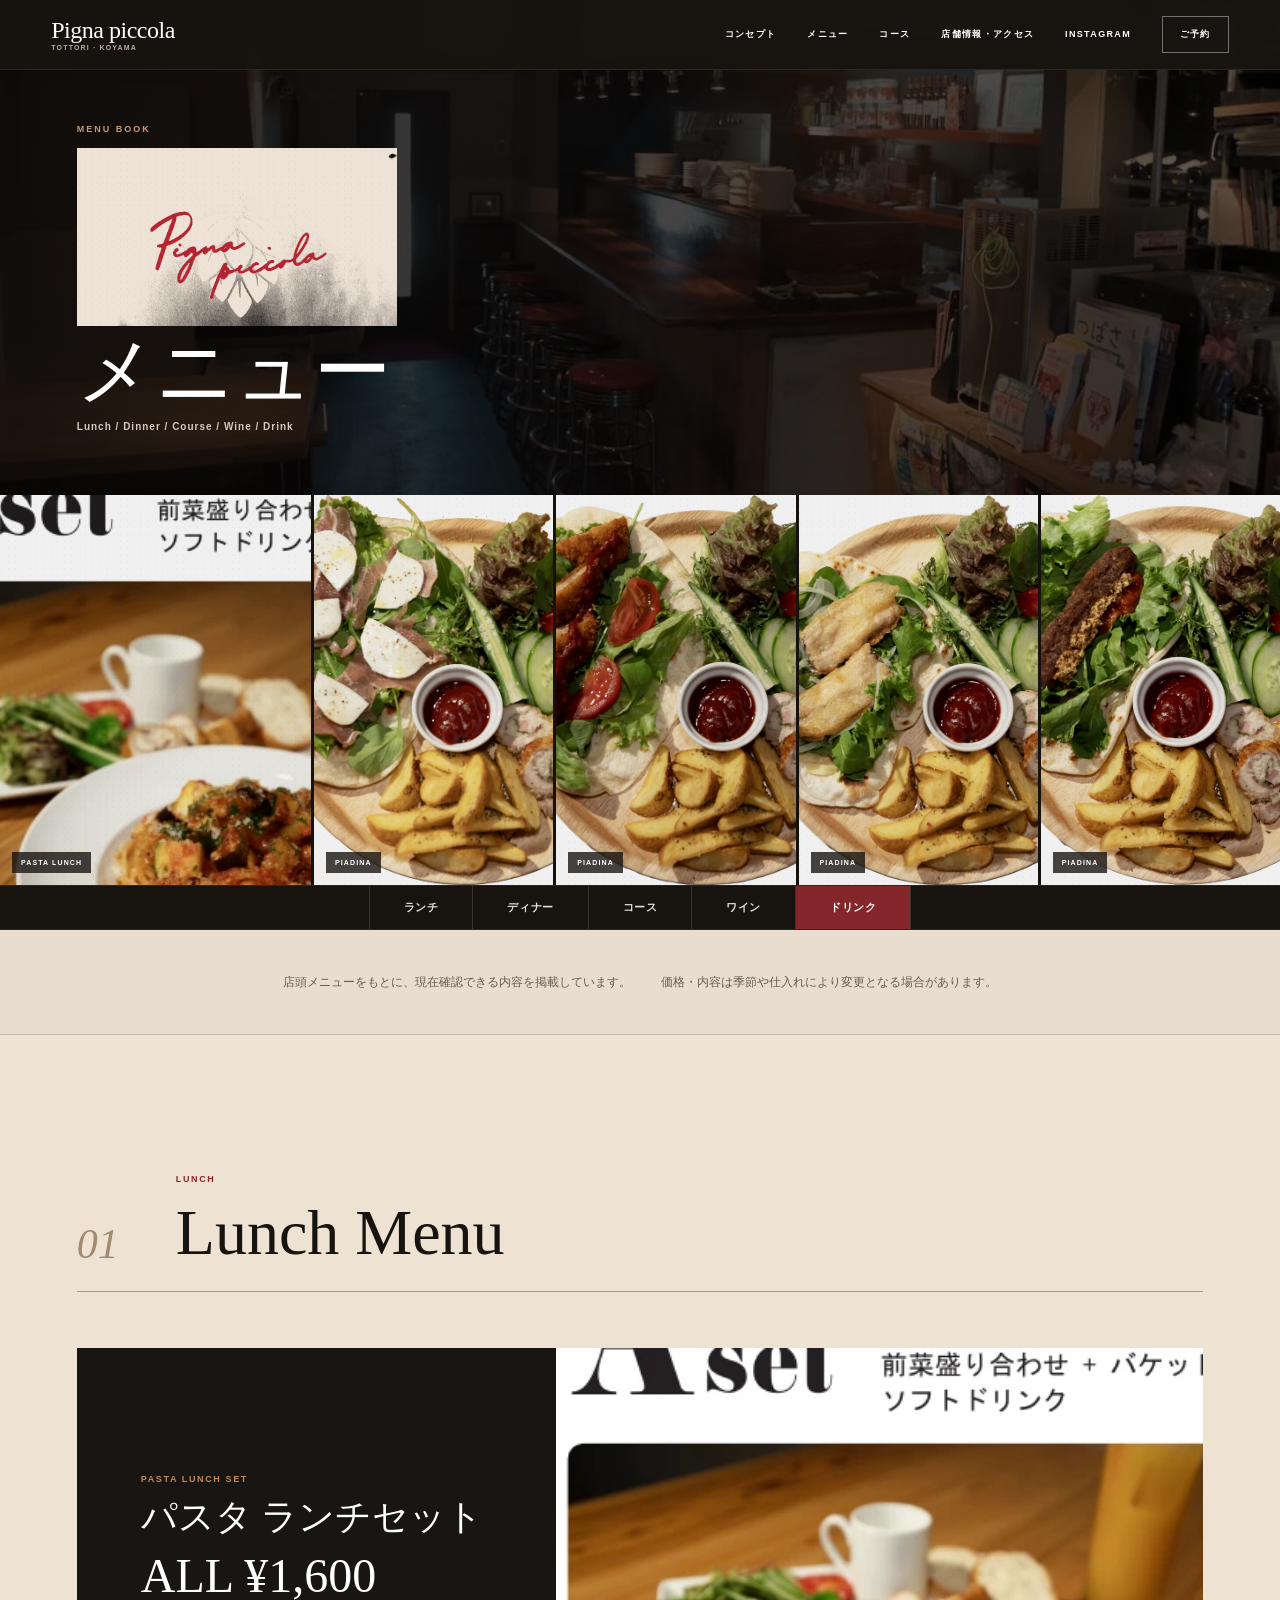
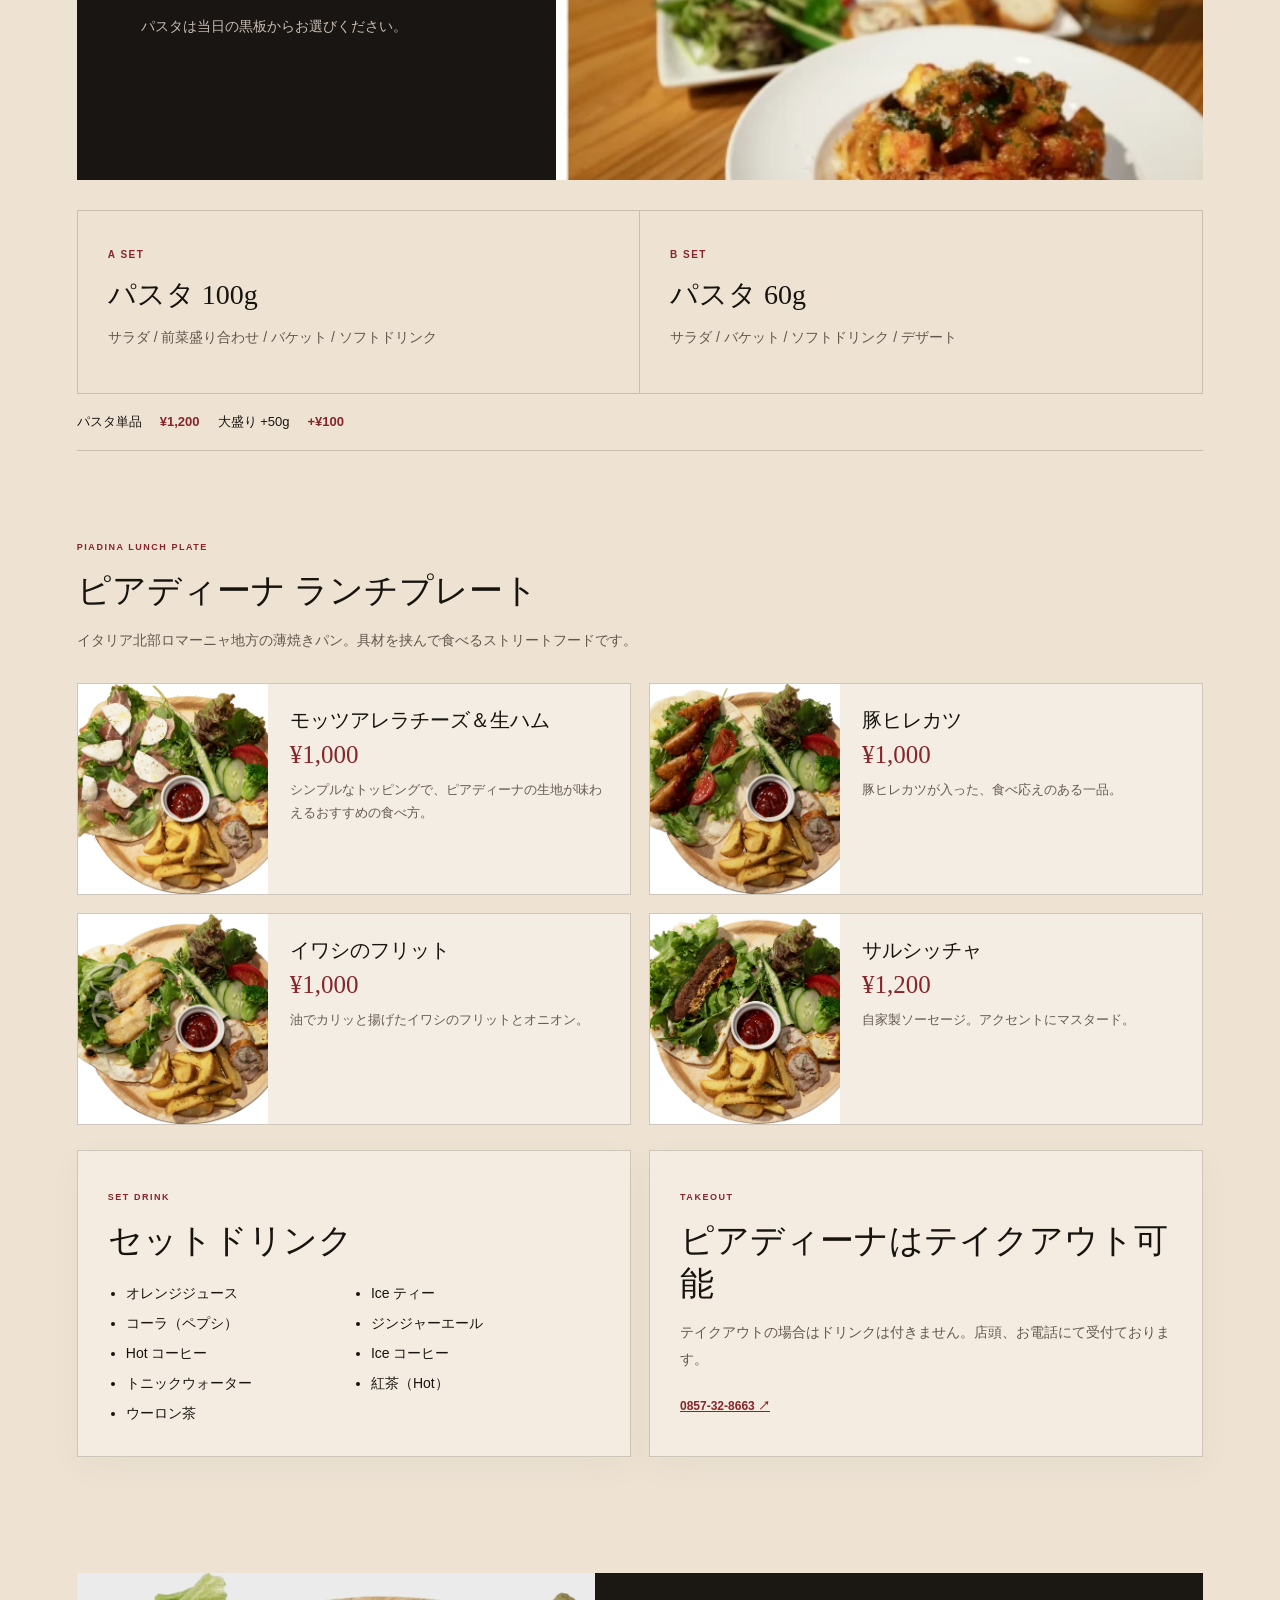
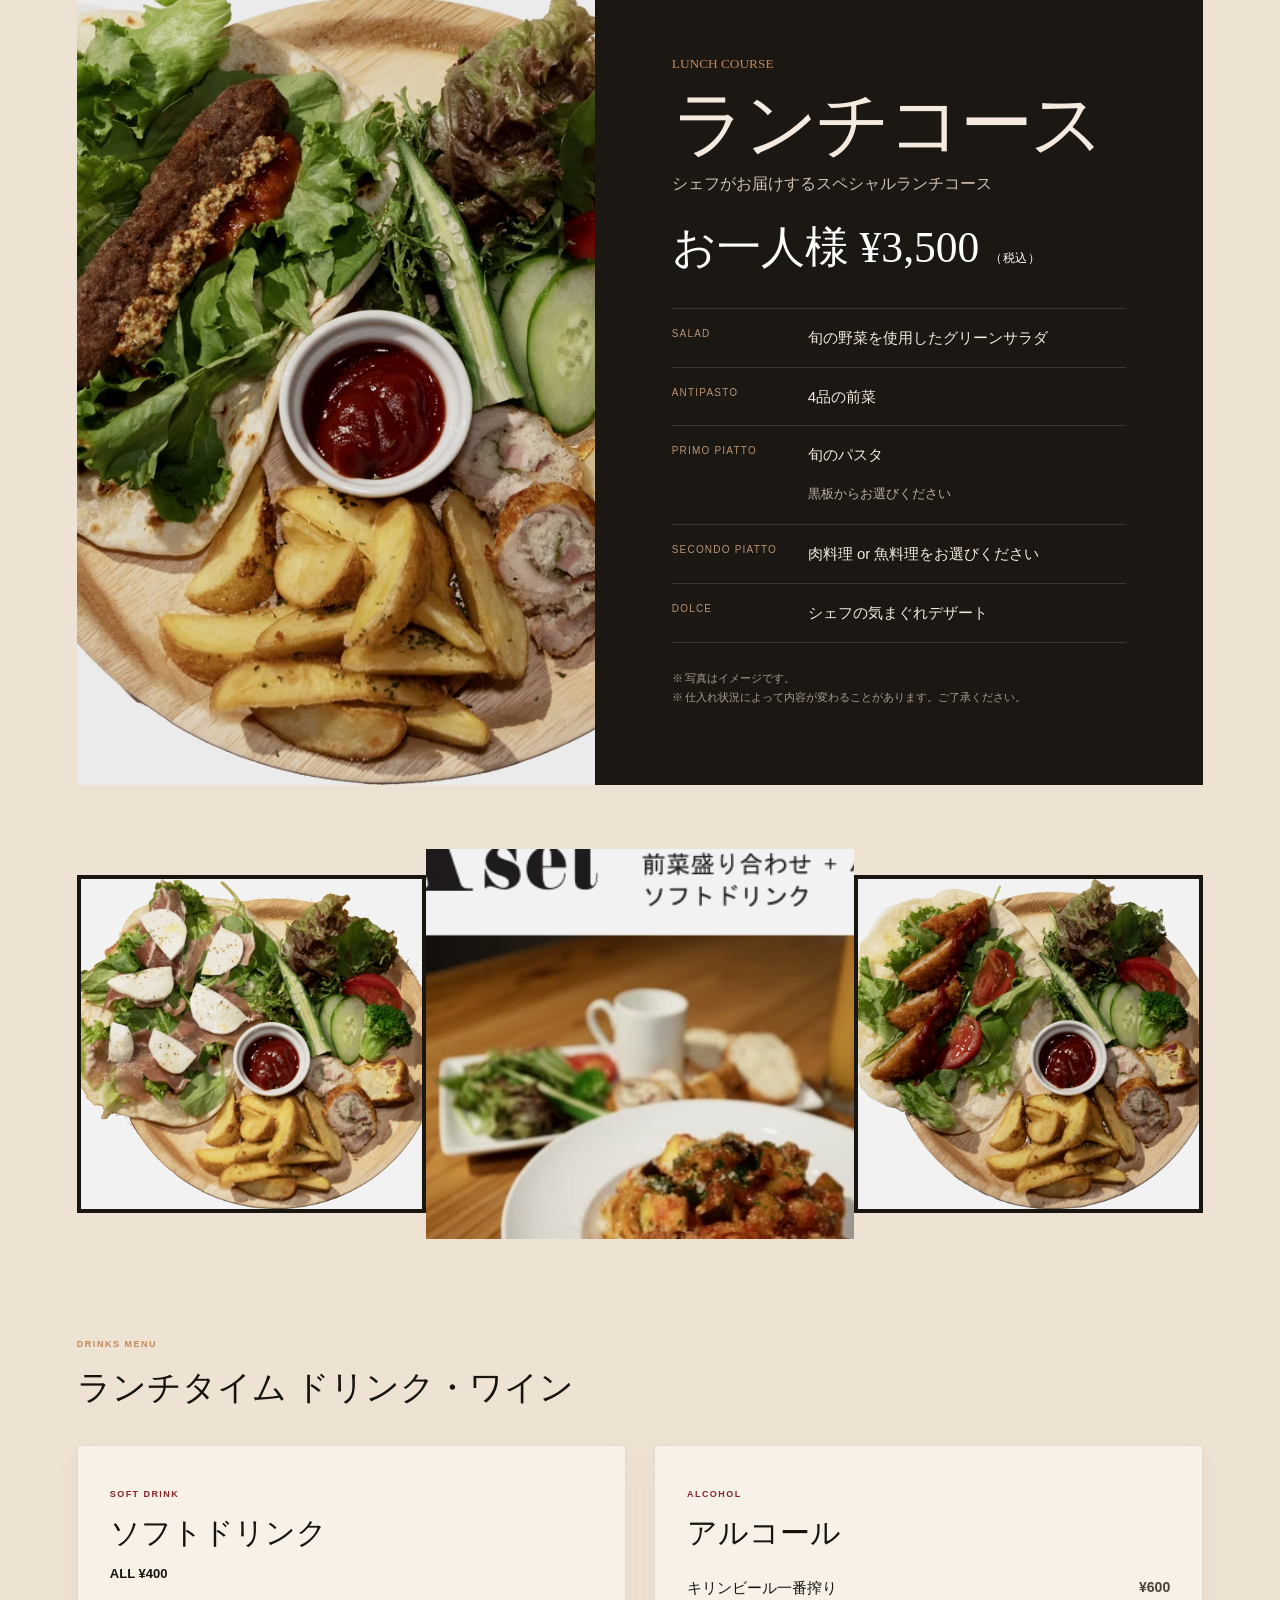
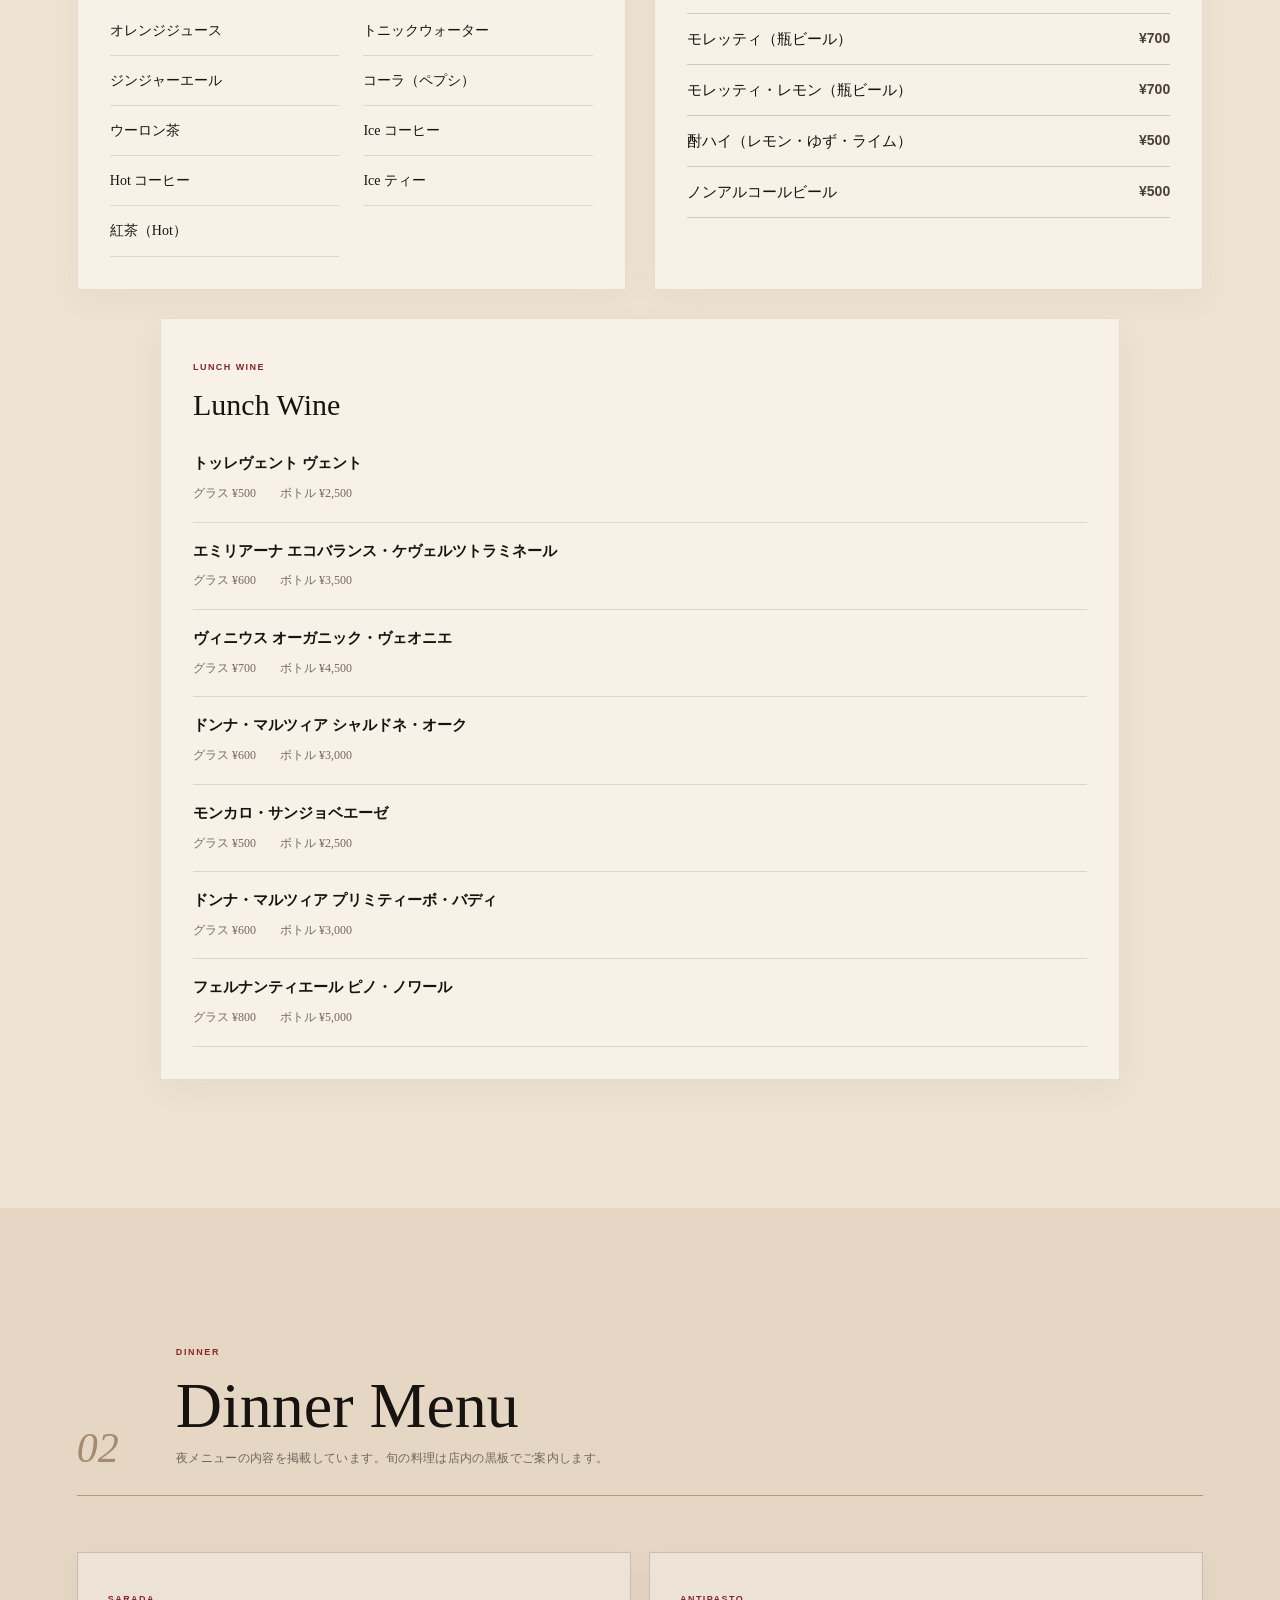
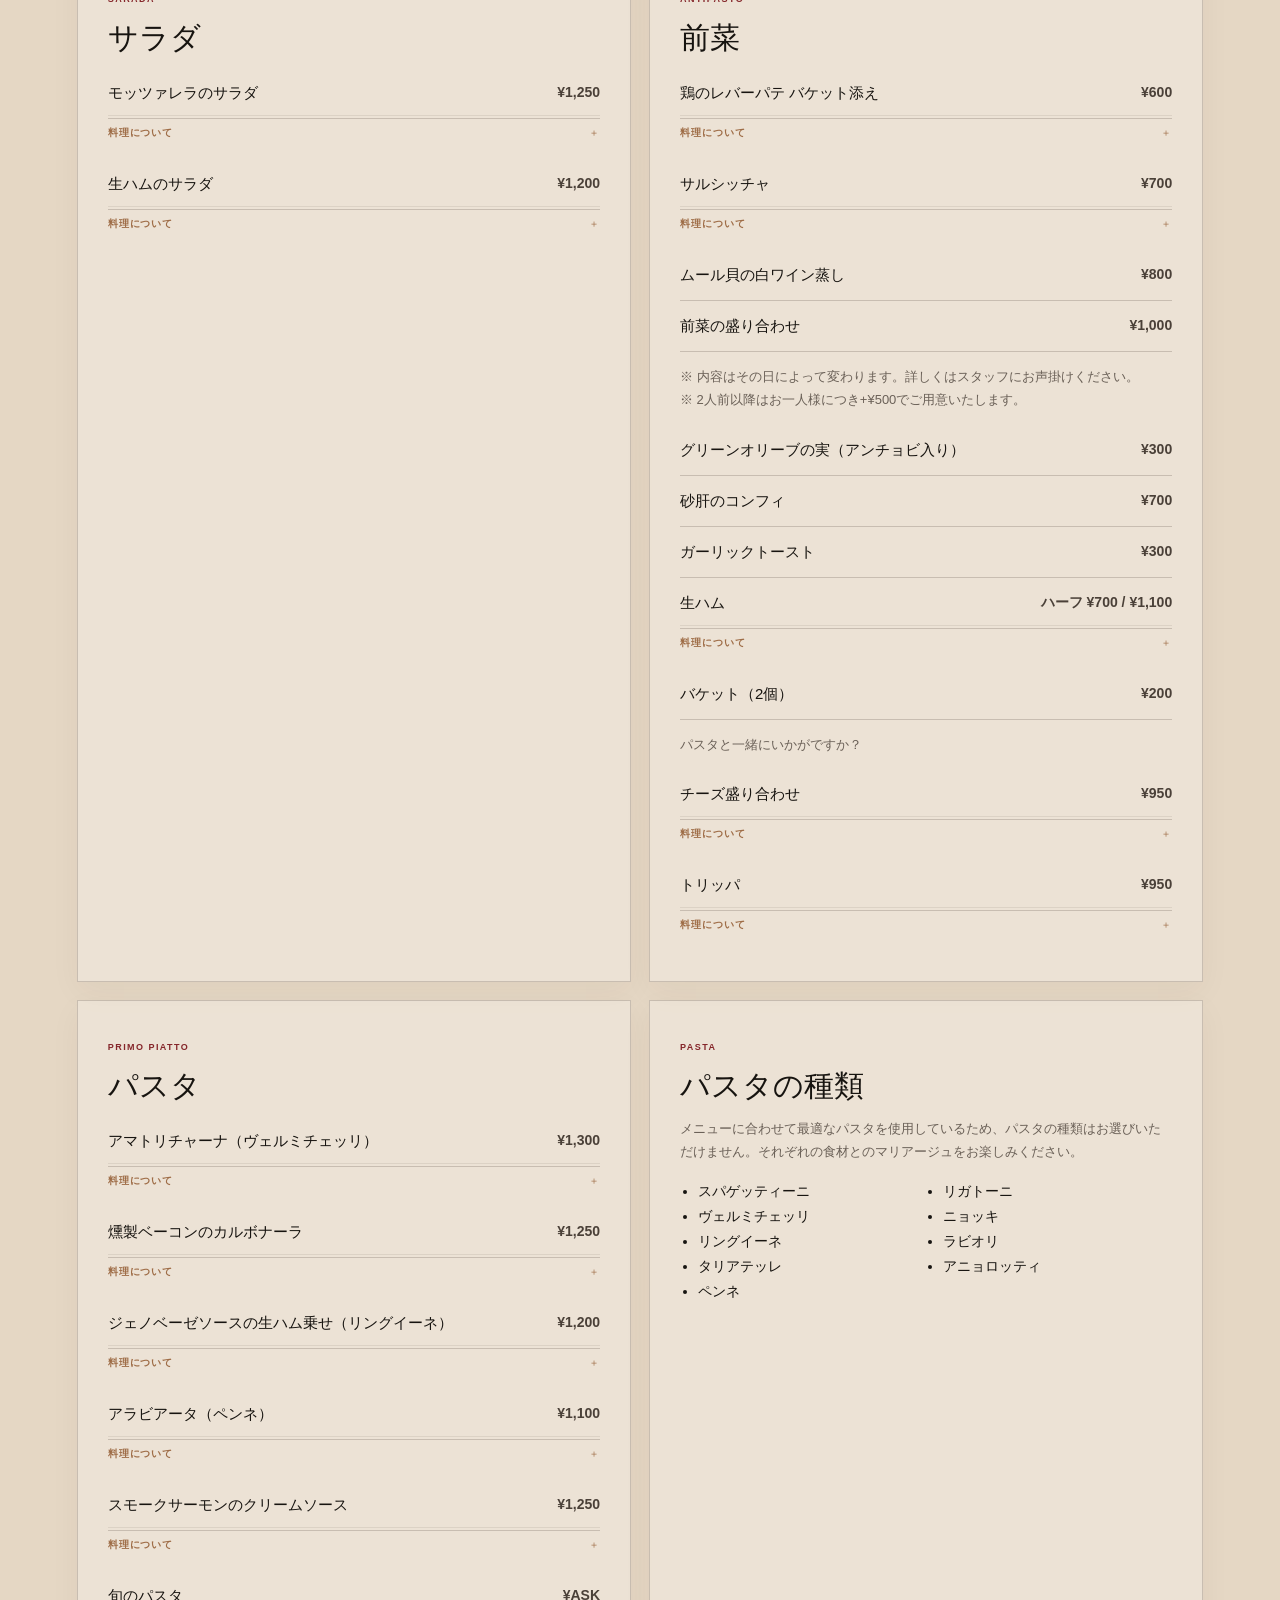
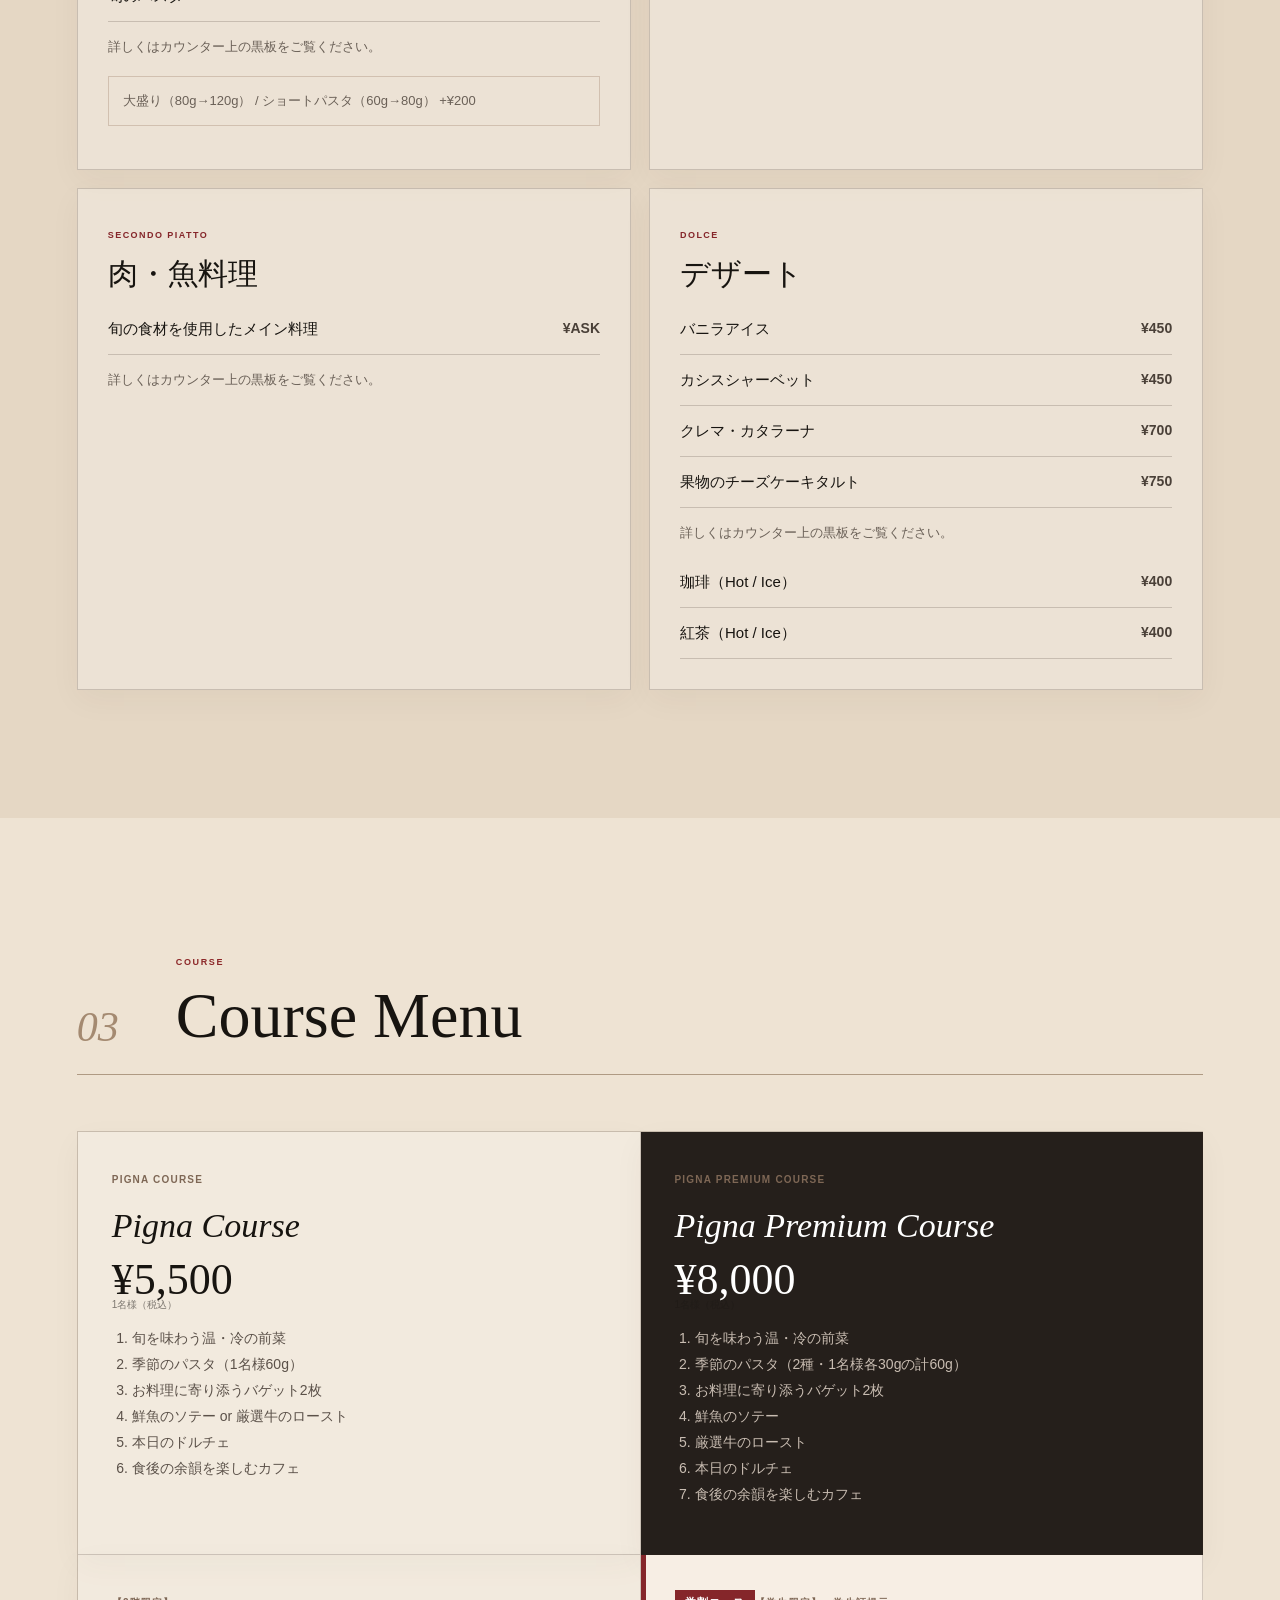
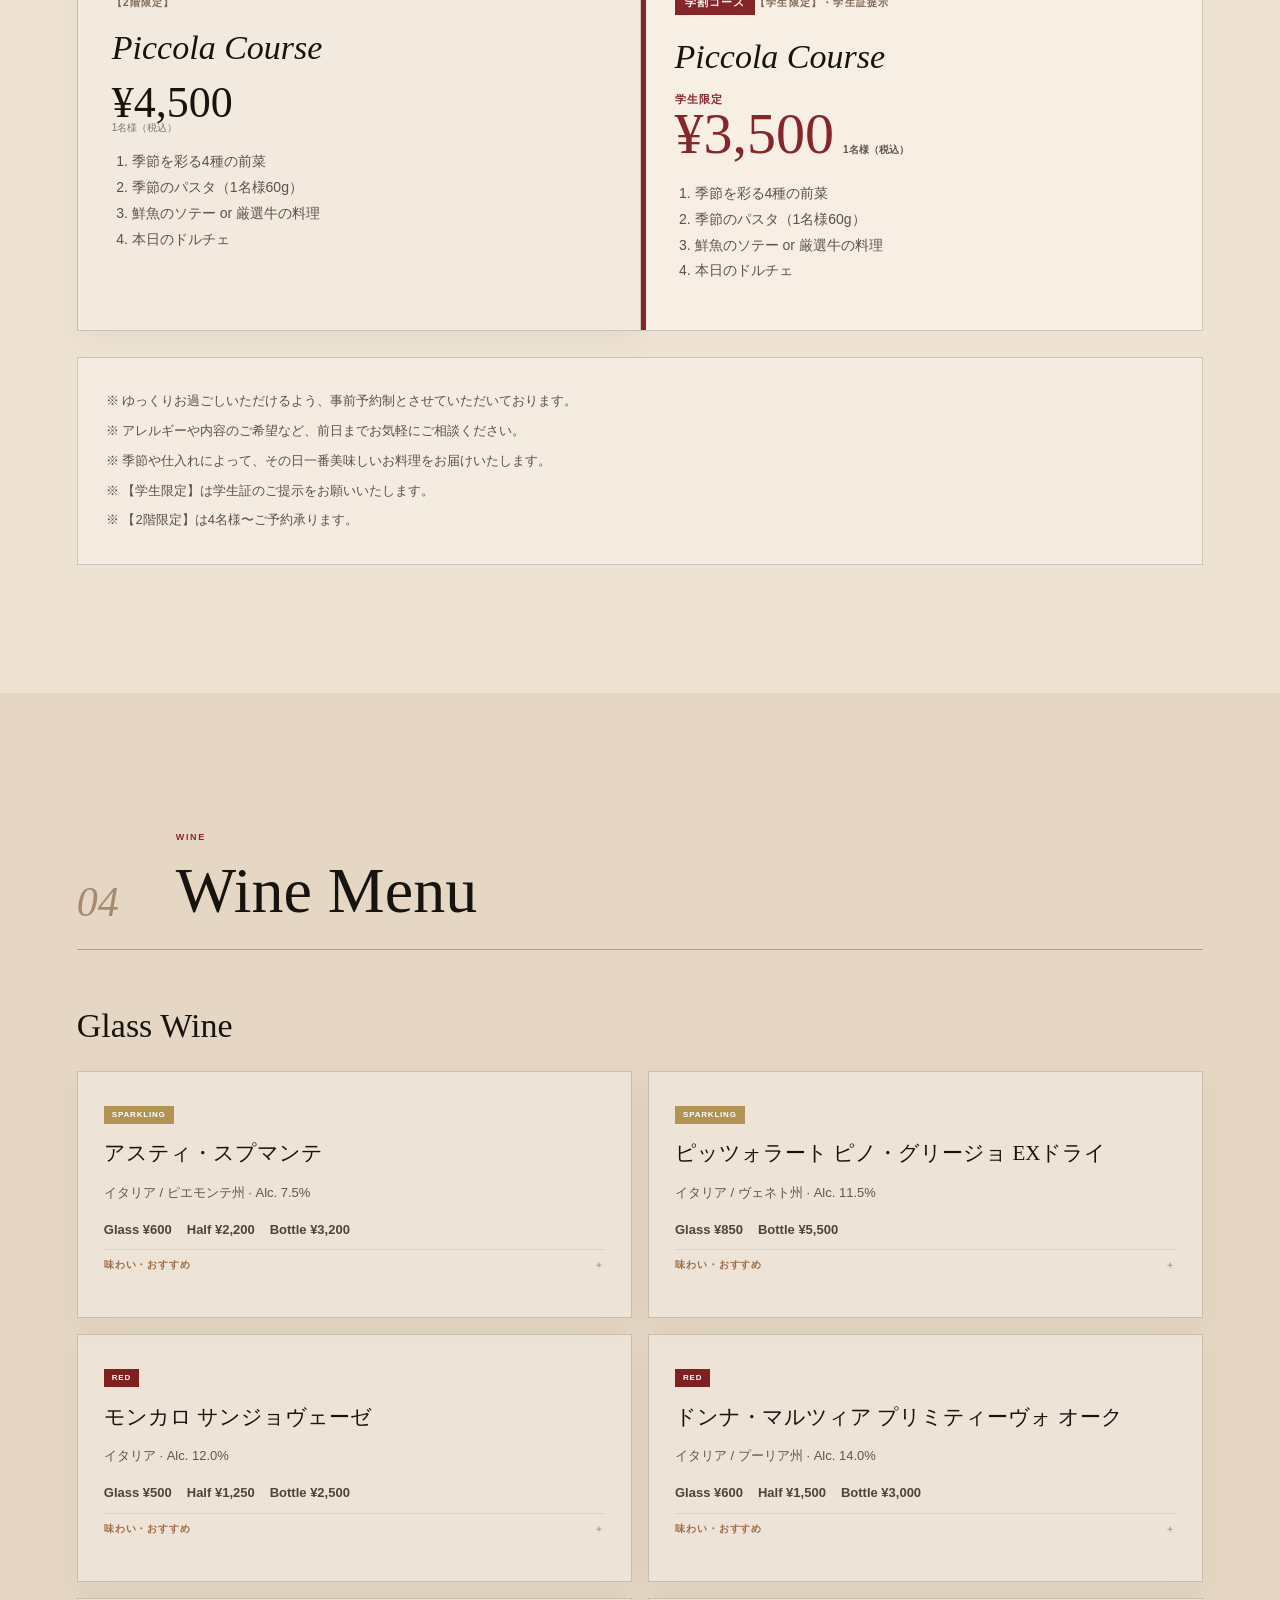
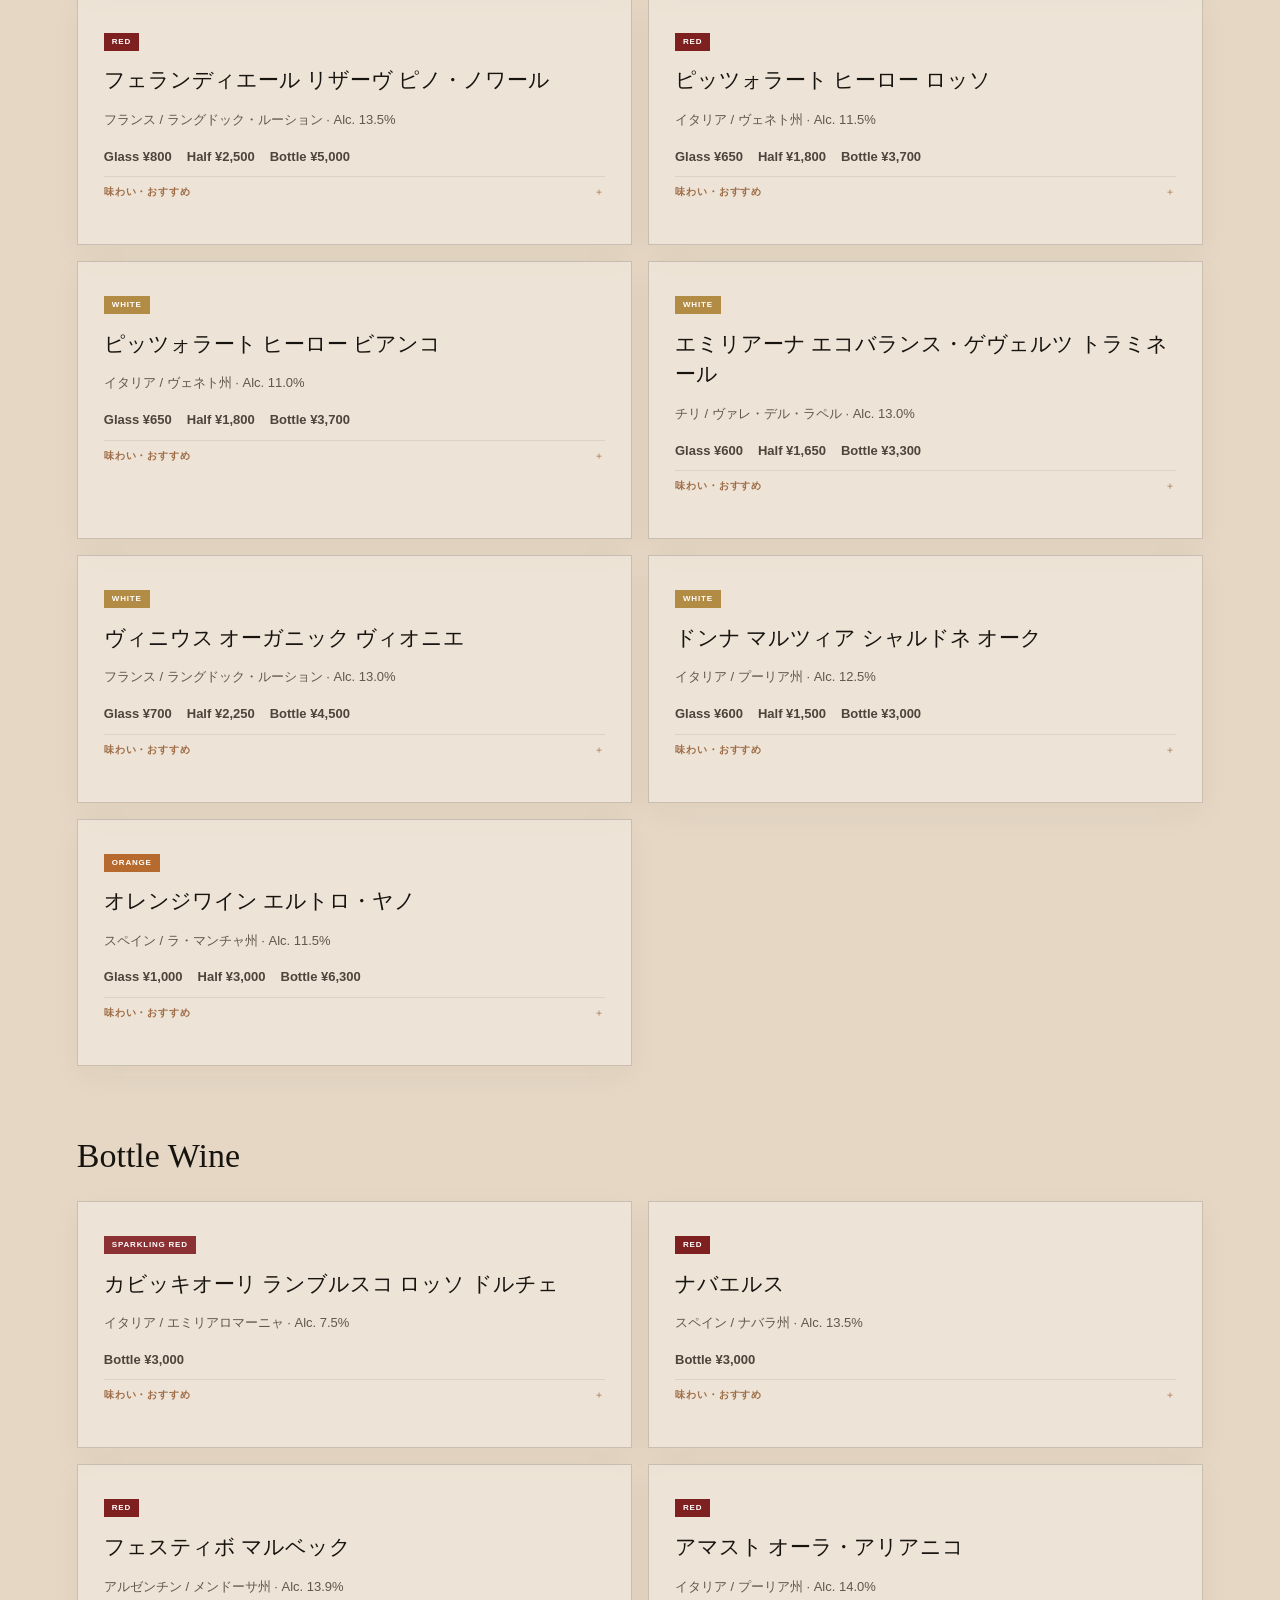
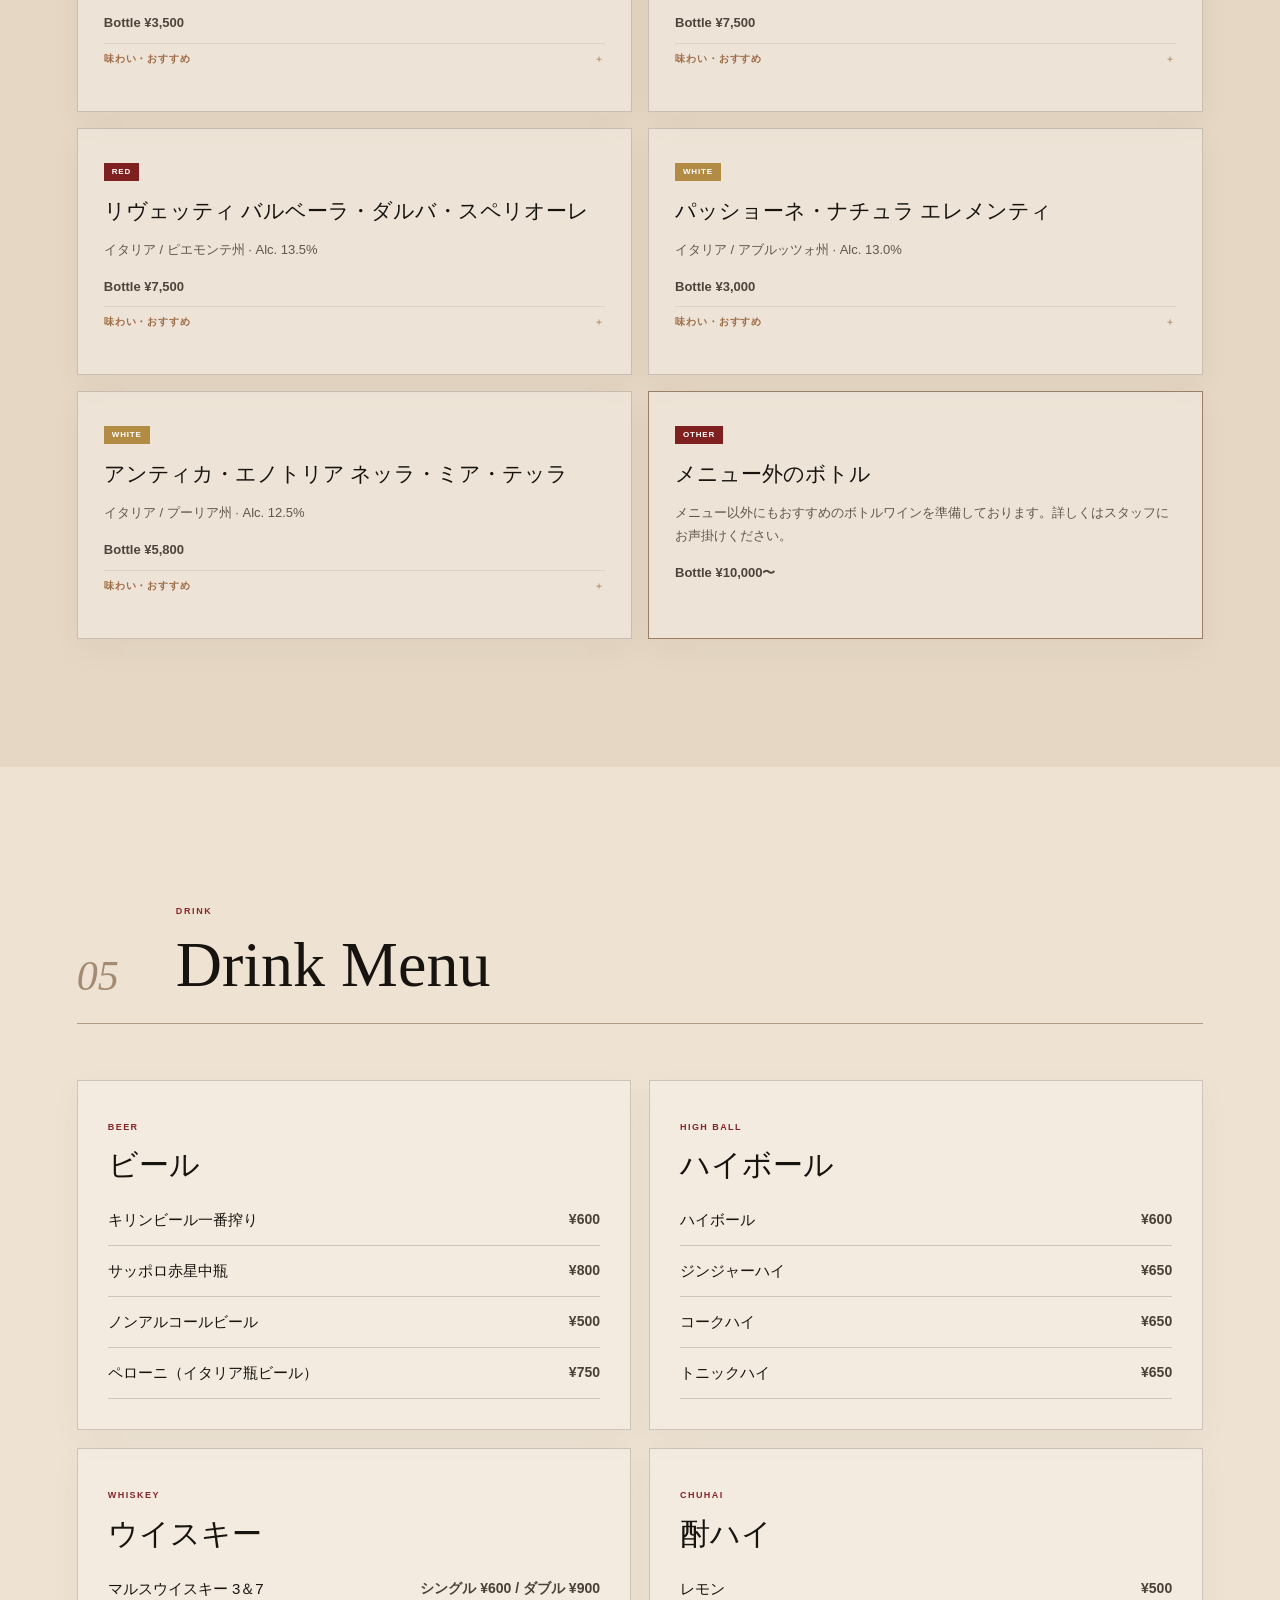
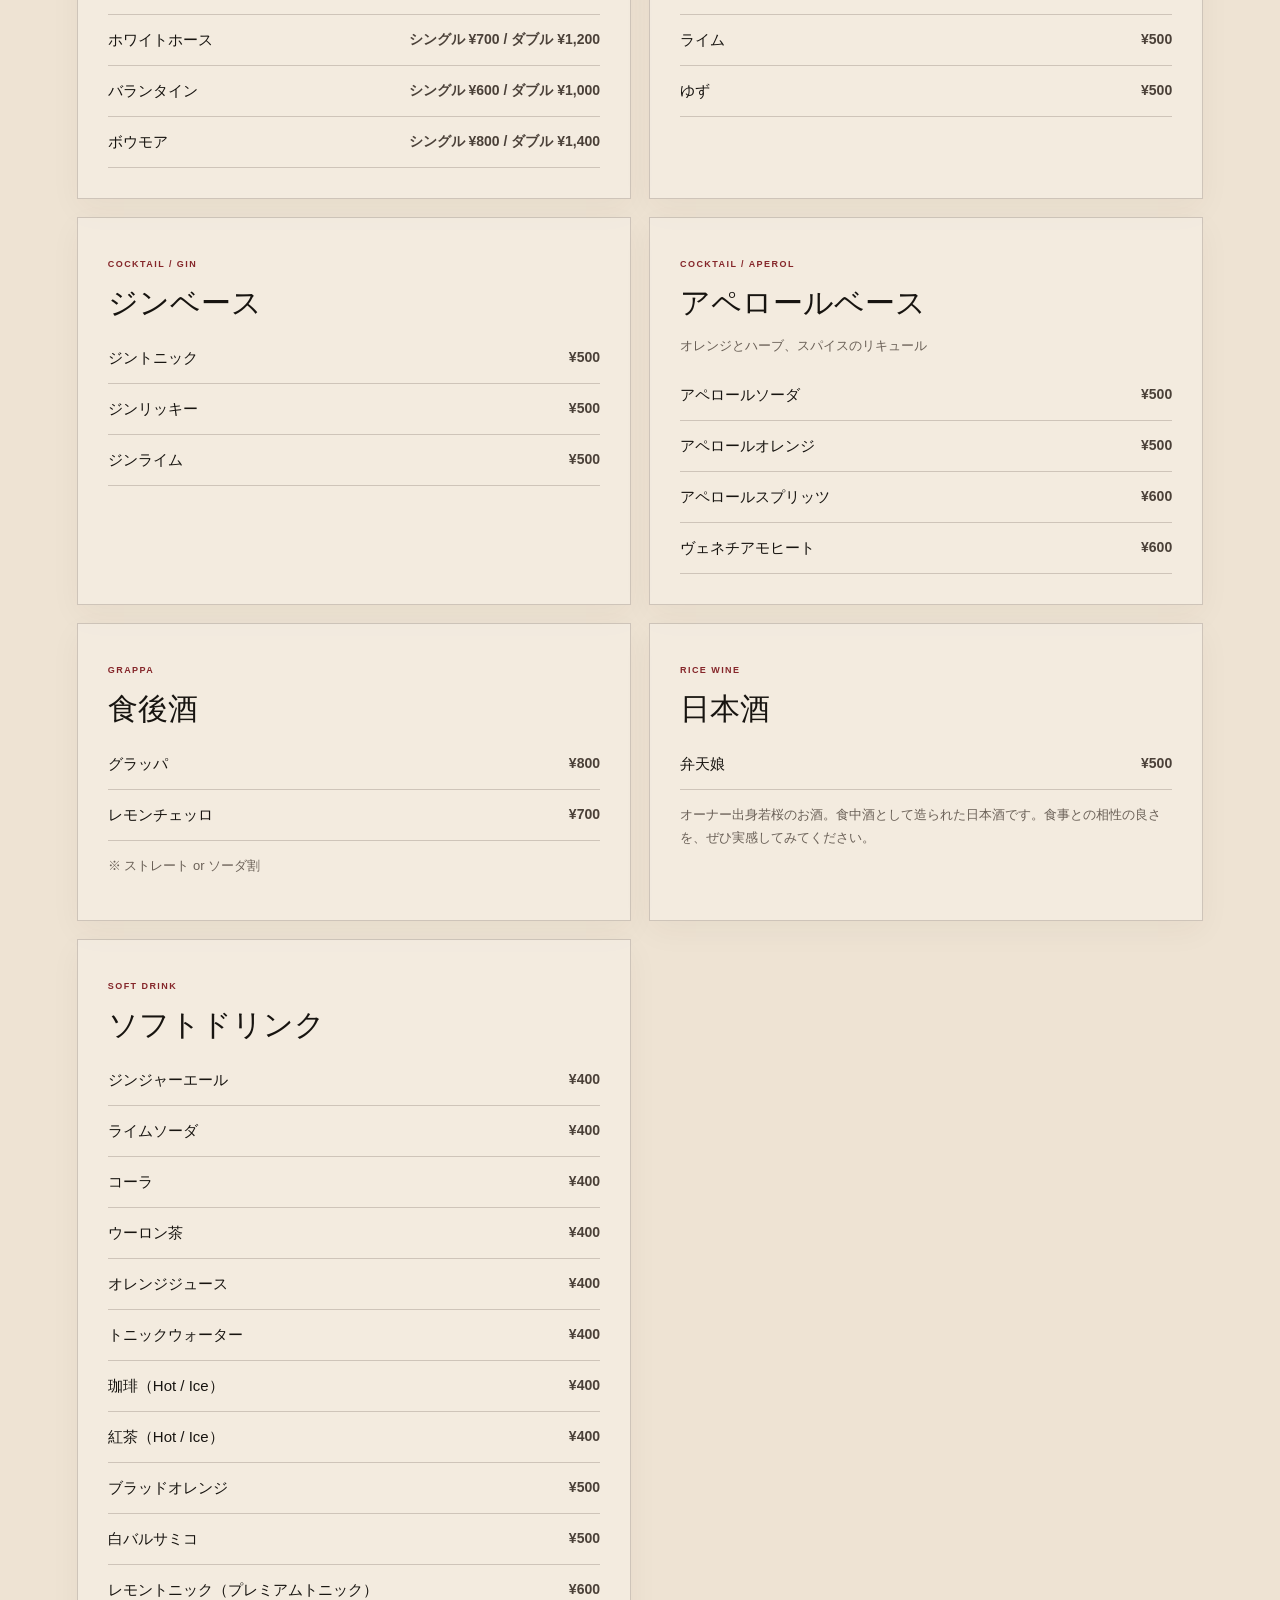
==== commit 4d340846: "ホームページを修正" ====
--- a/menu.html
+++ b/menu.html
@@ -12,11 +12,12 @@
 <main>
 <section class="menu-hero"><img src="images/hero-store.webp" alt="Pigna piccola 1階店内"><div class="menu-hero__veil"></div><div class="menu-hero__inner"><p>MENU BOOK</p><img src="images/logo-light.png" alt="Pigna piccola"><h1>メニュー</h1><span>Lunch / Dinner / Course / Wine / Drink</span></div></section>
 
-<section class="menu-photo-strip" aria-label="料理写真">
-  <img src="images/food-pasta.webp" alt="パスタ料理" loading="lazy">
-  <img src="images/food-antipasto.webp" alt="前菜" loading="lazy">
-  <img src="images/food-meat.webp" alt="肉料理" loading="lazy">
-  <img src="images/food-mussels.webp" alt="ムール貝料理" loading="lazy">
+<section class="menu-photo-strip menu-photo-strip--official" aria-label="店頭メニュー掲載写真">
+  <figure><img src="images/pasta-set.webp" alt="パスタランチセット" loading="lazy"><figcaption>PASTA LUNCH</figcaption></figure>
+  <figure><img src="images/piadina-ham.webp" alt="モッツアレラチーズ＆生ハム" loading="lazy"><figcaption>PIADINA</figcaption></figure>
+  <figure><img src="images/piadina-pork.webp" alt="豚ヒレカツ" loading="lazy"><figcaption>PIADINA</figcaption></figure>
+  <figure><img src="images/piadina-sardine.webp" alt="イワシのフリット" loading="lazy"><figcaption>PIADINA</figcaption></figure>
+  <figure><img src="images/piadina-salsiccia.webp" alt="サルシッチャ" loading="lazy"><figcaption>PIADINA</figcaption></figure>
 </section>
 
 <nav class="menu-jump" aria-label="メニュー内ナビゲーション"><a href="#lunch">ランチ</a><a href="#dinner">ディナー</a><a href="#course">コース</a><a href="#wine">ワイン</a><a href="#drink">ドリンク</a></nav>
@@ -24,7 +25,7 @@
 <section class="full-menu section" id="lunch">
 <div class="menu-section-title"><span>01</span><div><small>LUNCH</small><h2>Lunch Menu</h2></div></div>
 <div class="menu-feature split reveal">
-<div class="menu-feature-copy"><small>PASTA LUNCH SET</small><h3>パスタ ランチセット</h3><strong class="big-price">ALL ¥1,600</strong><p>パスタは当日のホワイトボードからお選びください。</p></div>
+<div class="menu-feature-copy"><small>PASTA LUNCH SET</small><h3>パスタ ランチセット</h3><strong class="big-price">ALL ¥1,600</strong><p>パスタは当日の黒板からお選びください。</p></div>
 <img alt="パスタランチセット" src="images/pasta-set.webp"/>
 </div>
 <div class="set-grid">
@@ -46,7 +47,7 @@
 
 <div class="lunch-course-feature reveal">
   <div class="lunch-course-feature__image">
-    <img src="images/food-salmon.webp" alt="Pigna piccola ランチコース料理" loading="lazy">
+    <img src="images/piadina-salsiccia.webp" alt="店頭メニュー掲載料理" loading="lazy">
   </div>
   <div class="lunch-course-feature__copy">
     <small>LUNCH COURSE</small>
@@ -56,7 +57,7 @@
     <ol class="lunch-course-list">
       <li><span>Salad</span><b>旬の野菜を使用したグリーンサラダ</b></li>
       <li><span>Antipasto</span><b>4品の前菜</b></li>
-      <li><span>Primo Piatto</span><b>旬のパスタ</b><small>ホワイトボードからお選びください</small></li>
+      <li><span>Primo Piatto</span><b>旬のパスタ</b><small>黒板からお選びください</small></li>
       <li><span>Secondo Piatto</span><b>肉料理 or 魚料理をお選びください</b></li>
       <li><span>Dolce</span><b>シェフの気まぐれデザート</b></li>
     </ol>
@@ -64,6 +65,11 @@
   </div>
 </div>
 
+<div class="menu-photo-band reveal" aria-label="店頭メニュー掲載写真">
+  <figure><img src="images/piadina-ham.webp" alt="モッツアレラチーズ＆生ハム" loading="lazy"></figure>
+  <figure><img src="images/pasta-set.webp" alt="パスタランチセット" loading="lazy"></figure>
+  <figure><img src="images/piadina-pork.webp" alt="豚ヒレカツ" loading="lazy"></figure>
+</div>
 <div class="lunch-drinks-block">
   <div class="menu-subhead reveal">
     <small>DRINKS MENU</small>
@@ -92,17 +98,13 @@
     </section>
   </div>
 
-  <div class="lunch-wine-grid">
+  <div class="lunch-wine-grid lunch-wine-grid--single">
     <section class="category reveal">
-      <div class="category-head"><small>RED WINE</small><h3>Red Wine</h3></div>
+      <div class="category-head"><small>LUNCH WINE</small><h3>Lunch Wine</h3></div>
       <article class="lunch-wine-item"><h4>トッレヴェント ヴェント</h4><p><span>グラス ¥500</span><span>ボトル ¥2,500</span></p></article>
-      <article class="lunch-wine-item"><h4>エミリアーナ エコバランス・ゲヴェルツトラミネール</h4><p><span>グラス ¥600</span><span>ボトル ¥3,500</span></p></article>
+      <article class="lunch-wine-item"><h4>エミリアーナ エコバランス・ケヴェルツトラミネール</h4><p><span>グラス ¥600</span><span>ボトル ¥3,500</span></p></article>
       <article class="lunch-wine-item"><h4>ヴィニウス オーガニック・ヴェオニエ</h4><p><span>グラス ¥700</span><span>ボトル ¥4,500</span></p></article>
       <article class="lunch-wine-item"><h4>ドンナ・マルツィア シャルドネ・オーク</h4><p><span>グラス ¥600</span><span>ボトル ¥3,000</span></p></article>
-    </section>
-
-    <section class="category reveal">
-      <div class="category-head"><small>WHITE WINE</small><h3>White Wine</h3></div>
       <article class="lunch-wine-item"><h4>モンカロ・サンジョベエーゼ</h4><p><span>グラス ¥500</span><span>ボトル ¥2,500</span></p></article>
       <article class="lunch-wine-item"><h4>ドンナ・マルツィア プリミティーボ・バディ</h4><p><span>グラス ¥600</span><span>ボトル ¥3,000</span></p></article>
       <article class="lunch-wine-item"><h4>フェルナンティエール ピノ・ノワール</h4><p><span>グラス ¥800</span><span>ボトル ¥5,000</span></p></article>
--- a/css/style.css
+++ b/css/style.css
@@ -1454,3 +1454,111 @@
   .compact-list{grid-template-columns:1fr}
   .lunch-course-teaser{padding:52px 18px;gap:28px}
 }
+
+
+/* V22 — official lunch-image refresh + menu navigation cleanup */
+.menu-page .menu-jump{position:relative!important;top:auto!important;z-index:3!important;}
+.menu-page .menu-photo-strip{height:300px;gap:3px;}
+.menu-page .menu-photo-strip img{object-position:center center;}
+.lunch-wine-grid--single{grid-template-columns:1fr!important;}
+.lunch-wine-grid--single .category{max-width:960px;margin-inline:auto;width:100%;}
+.photo-menu-grid img{background:#fff;object-fit:contain!important;padding:10px;}
+@media(max-width:640px){
+  .menu-page .menu-photo-strip{height:auto;grid-template-columns:1fr 1fr;}
+  .menu-page .menu-photo-strip img{height:190px;}
+  .menu-page .menu-jump{position:relative!important;top:auto!important;}
+  .photo-menu-grid article{min-height:210px;}
+  .photo-menu-grid img{padding:6px;}
+}
+
+
+/* =====================================================================
+   V23 — 古い料理写真を撤去 / 店頭メニュー掲載写真を主役に再構成
+   ===================================================================== */
+
+/* Concept official menu visual */
+.motto__photo--menu img{object-fit:cover;object-position:center 52%;filter:saturate(.88) contrast(1.03) brightness(.94)}
+
+/* Top category cards now use official menu photos */
+.menu-preview__item img{filter:saturate(.86) contrast(1.04) brightness(.74)}
+.menu-preview__item:first-child img{object-position:center 52%}
+.menu-preview__item:nth-child(2) img{object-position:center 44%}
+.menu-preview__item:nth-child(3) img{object-position:center 42%}
+
+/* Lunch course with official photo */
+.lunch-course-teaser--photo{grid-template-columns:minmax(260px,.58fr) minmax(0,1fr) auto;padding:0;gap:0;overflow:hidden}
+.lunch-course-teaser__photo{margin:0;min-height:320px;overflow:hidden;background:#191512}
+.lunch-course-teaser__photo img{width:100%;height:100%;object-fit:cover;display:block;transform:scale(1.04);filter:saturate(.9) contrast(1.02)}
+.lunch-course-teaser--photo>div:not(.lunch-course-teaser__price){padding:clamp(38px,5vw,68px)}
+.lunch-course-teaser--photo .lunch-course-teaser__price{padding:clamp(38px,5vw,68px) clamp(26px,4vw,54px);align-self:stretch;display:flex;flex-direction:column;justify-content:flex-end;background:#e4d6c5}
+
+/* Rich official menu gallery */
+.official-menu-gallery{background:#15120f;color:#f2e8dc;padding:clamp(84px,10vw,150px) clamp(18px,5vw,76px)}
+.official-menu-gallery__head{display:grid;grid-template-columns:150px 1fr minmax(250px,420px);gap:28px;align-items:end;margin-bottom:44px}
+.official-menu-gallery__head small{font:700 8px/1 var(--sans);letter-spacing:.22em;color:#c58b58}
+.official-menu-gallery__head h2{margin:0;font:400 clamp(52px,7vw,96px)/.92 var(--serif);letter-spacing:-.05em}
+.official-menu-gallery__head p{margin:0;color:#c3b5a8;font-size:12px;line-height:1.9}
+.official-menu-gallery__grid{display:grid;grid-template-columns:1.15fr .85fr .85fr;grid-template-rows:360px 360px;gap:4px}
+.official-menu-gallery__item{position:relative;margin:0;overflow:hidden;background:#211a15}
+.official-menu-gallery__item--hero{grid-row:1/3}
+.official-menu-gallery__item--wide{grid-column:2/4}
+.official-menu-gallery__item img{width:100%;height:100%;object-fit:cover;display:block;filter:saturate(.88) contrast(1.035) brightness(.92);transition:transform .7s ease,filter .4s ease}
+.official-menu-gallery__item:hover img{transform:scale(1.025);filter:saturate(.96) contrast(1.035) brightness(.98)}
+.official-menu-gallery__item figcaption{position:absolute;left:0;right:0;bottom:0;display:flex;justify-content:space-between;align-items:end;gap:20px;padding:52px 22px 20px;color:#fff;background:linear-gradient(0deg,rgba(13,10,8,.82),transparent)}
+.official-menu-gallery__item figcaption span{font:700 7px/1 var(--sans);letter-spacing:.18em;color:#d6a06e}
+.official-menu-gallery__item figcaption strong{font:500 13px/1.3 var(--sans)}
+.official-menu-gallery__link{display:inline-block;margin-top:30px;color:#f0e5d9;text-decoration:none;font:700 9px/1 var(--sans);letter-spacing:.14em;border-bottom:1px solid rgba(255,255,255,.35);padding-bottom:7px}
+
+/* Menu page: photo strip is a full visual block; nav is separate below it */
+.menu-page .menu-photo-strip--official{height:390px;display:grid;grid-template-columns:1.3fr repeat(4,1fr);gap:3px;background:#15120f;padding:0}
+.menu-page .menu-photo-strip--official figure{margin:0;position:relative;overflow:hidden;background:#231d18}
+.menu-page .menu-photo-strip--official img{width:100%;height:100%;object-fit:cover!important;padding:0!important;display:block;filter:saturate(.9) contrast(1.03) brightness(.94)}
+.menu-page .menu-photo-strip--official figure:first-child img{object-position:center 50%}
+.menu-page .menu-photo-strip--official figcaption{position:absolute;left:12px;bottom:12px;color:white;font:700 7px/1 var(--sans);letter-spacing:.16em;background:rgba(20,16,13,.78);padding:7px 9px}
+.menu-page .menu-jump{margin:0;background:#171410!important;border-top:1px solid rgba(255,255,255,.08);border-bottom:1px solid rgba(255,255,255,.08)}
+
+/* Additional menu-photo band */
+.menu-photo-band{display:grid;grid-template-columns:1fr 1.25fr 1fr;gap:4px;margin:clamp(58px,7vw,96px) 0;background:#191511;padding:4px}
+.menu-photo-band figure{margin:0;height:330px;overflow:hidden;background:#241d18}
+.menu-photo-band figure:nth-child(2){height:390px;margin-top:-30px;margin-bottom:-30px}
+.menu-photo-band img{width:100%;height:100%;object-fit:cover;display:block;filter:saturate(.9) contrast(1.03) brightness(.95)}
+
+.menu-visual-break{display:grid;grid-template-columns:1.1fr .8fr 1.1fr;gap:4px;background:#14110e;padding:4px;margin:0}
+.menu-visual-break>div{height:360px;overflow:hidden}
+.menu-visual-break img{width:100%;height:100%;object-fit:cover;display:block;filter:saturate(.87) contrast(1.04) brightness(.82)}
+.menu-visual-break>div:nth-child(2) img{object-position:center 42%}
+
+/* Official menu images in lunch cards should fill the visual area cleanly */
+.photo-menu-grid img{object-fit:cover!important;padding:0!important;background:#f5eee5}
+.photo-menu-grid article{overflow:hidden}
+
+@media(max-width:980px){
+  .official-menu-gallery__head{grid-template-columns:1fr;gap:14px}
+  .official-menu-gallery__grid{grid-template-columns:1fr 1fr;grid-template-rows:400px 300px 300px}
+  .official-menu-gallery__item--hero{grid-column:1/3;grid-row:auto}
+  .official-menu-gallery__item--wide{grid-column:1/3}
+  .lunch-course-teaser--photo{grid-template-columns:1fr 1fr}
+  .lunch-course-teaser--photo .lunch-course-teaser__price{grid-column:1/3}
+  .menu-page .menu-photo-strip--official{grid-template-columns:1fr 1fr 1fr;height:auto}
+  .menu-page .menu-photo-strip--official figure{height:280px}
+  .menu-page .menu-photo-strip--official figure:first-child{grid-column:1/3}
+  .menu-photo-band figure{height:280px}.menu-photo-band figure:nth-child(2){height:320px}
+}
+
+@media(max-width:640px){
+  .official-menu-gallery{padding:72px 14px}
+  .official-menu-gallery__grid{display:grid;grid-template-columns:1fr 1fr;grid-template-rows:340px 210px 210px}
+  .official-menu-gallery__item--hero{grid-column:1/3}
+  .official-menu-gallery__item--wide{grid-column:1/3}
+  .official-menu-gallery__item figcaption{padding:44px 13px 14px;display:block}
+  .official-menu-gallery__item figcaption strong{display:block;margin-top:5px;font-size:11px}
+  .lunch-course-teaser--photo{grid-template-columns:1fr}
+  .lunch-course-teaser__photo{min-height:300px}
+  .lunch-course-teaser--photo .lunch-course-teaser__price{grid-column:auto}
+  .menu-page .menu-photo-strip--official{grid-template-columns:1fr 1fr}
+  .menu-page .menu-photo-strip--official figure,.menu-page .menu-photo-strip--official figure:first-child{height:190px;grid-column:auto}
+  .menu-page .menu-photo-strip--official figure:first-child{grid-column:1/3;height:270px}
+  .menu-page .menu-photo-strip--official figure:last-child{grid-column:1/3;height:220px}
+  .menu-photo-band{grid-template-columns:1fr 1fr;margin:54px 0}.menu-photo-band figure{height:210px}.menu-photo-band figure:nth-child(2){height:210px;margin:0}.menu-photo-band figure:last-child{grid-column:1/3;height:260px}
+  .menu-visual-break{grid-template-columns:1fr 1fr}.menu-visual-break>div{height:210px}.menu-visual-break>div:last-child{grid-column:1/3;height:250px}
+}
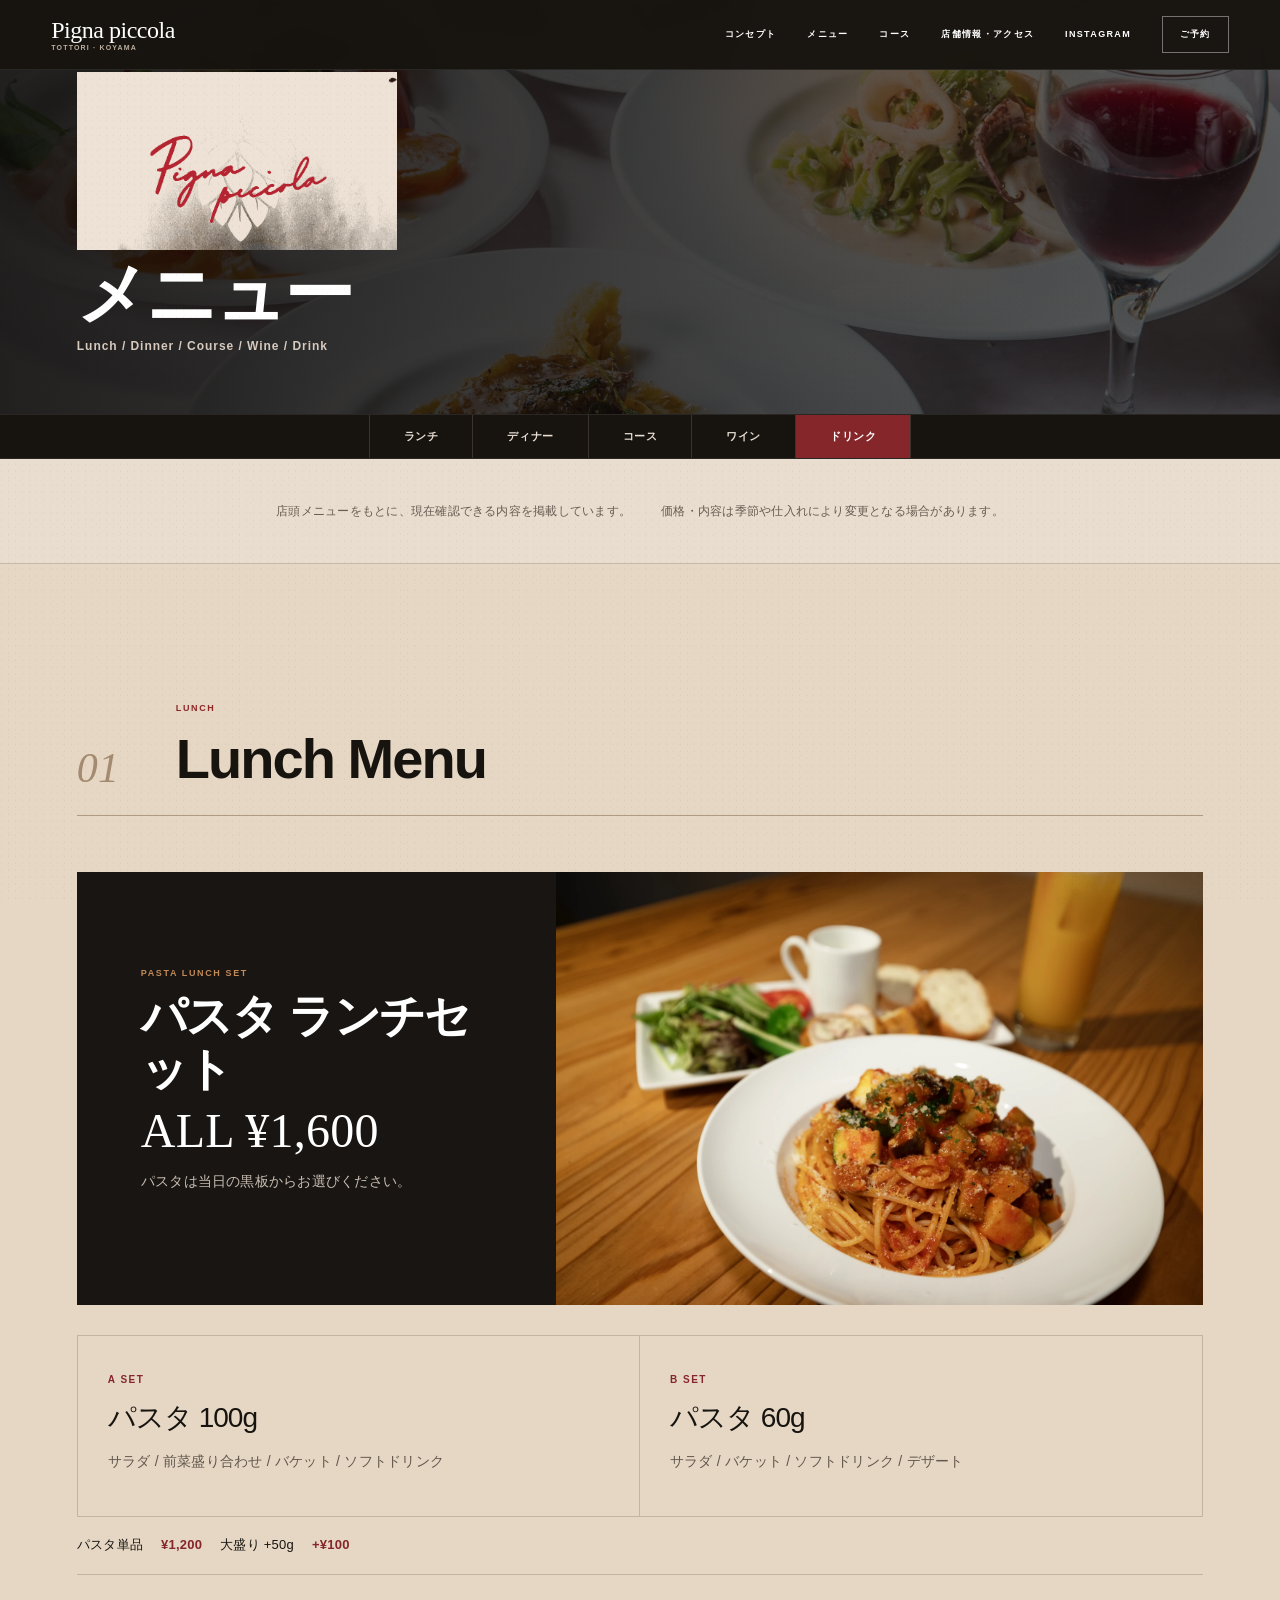
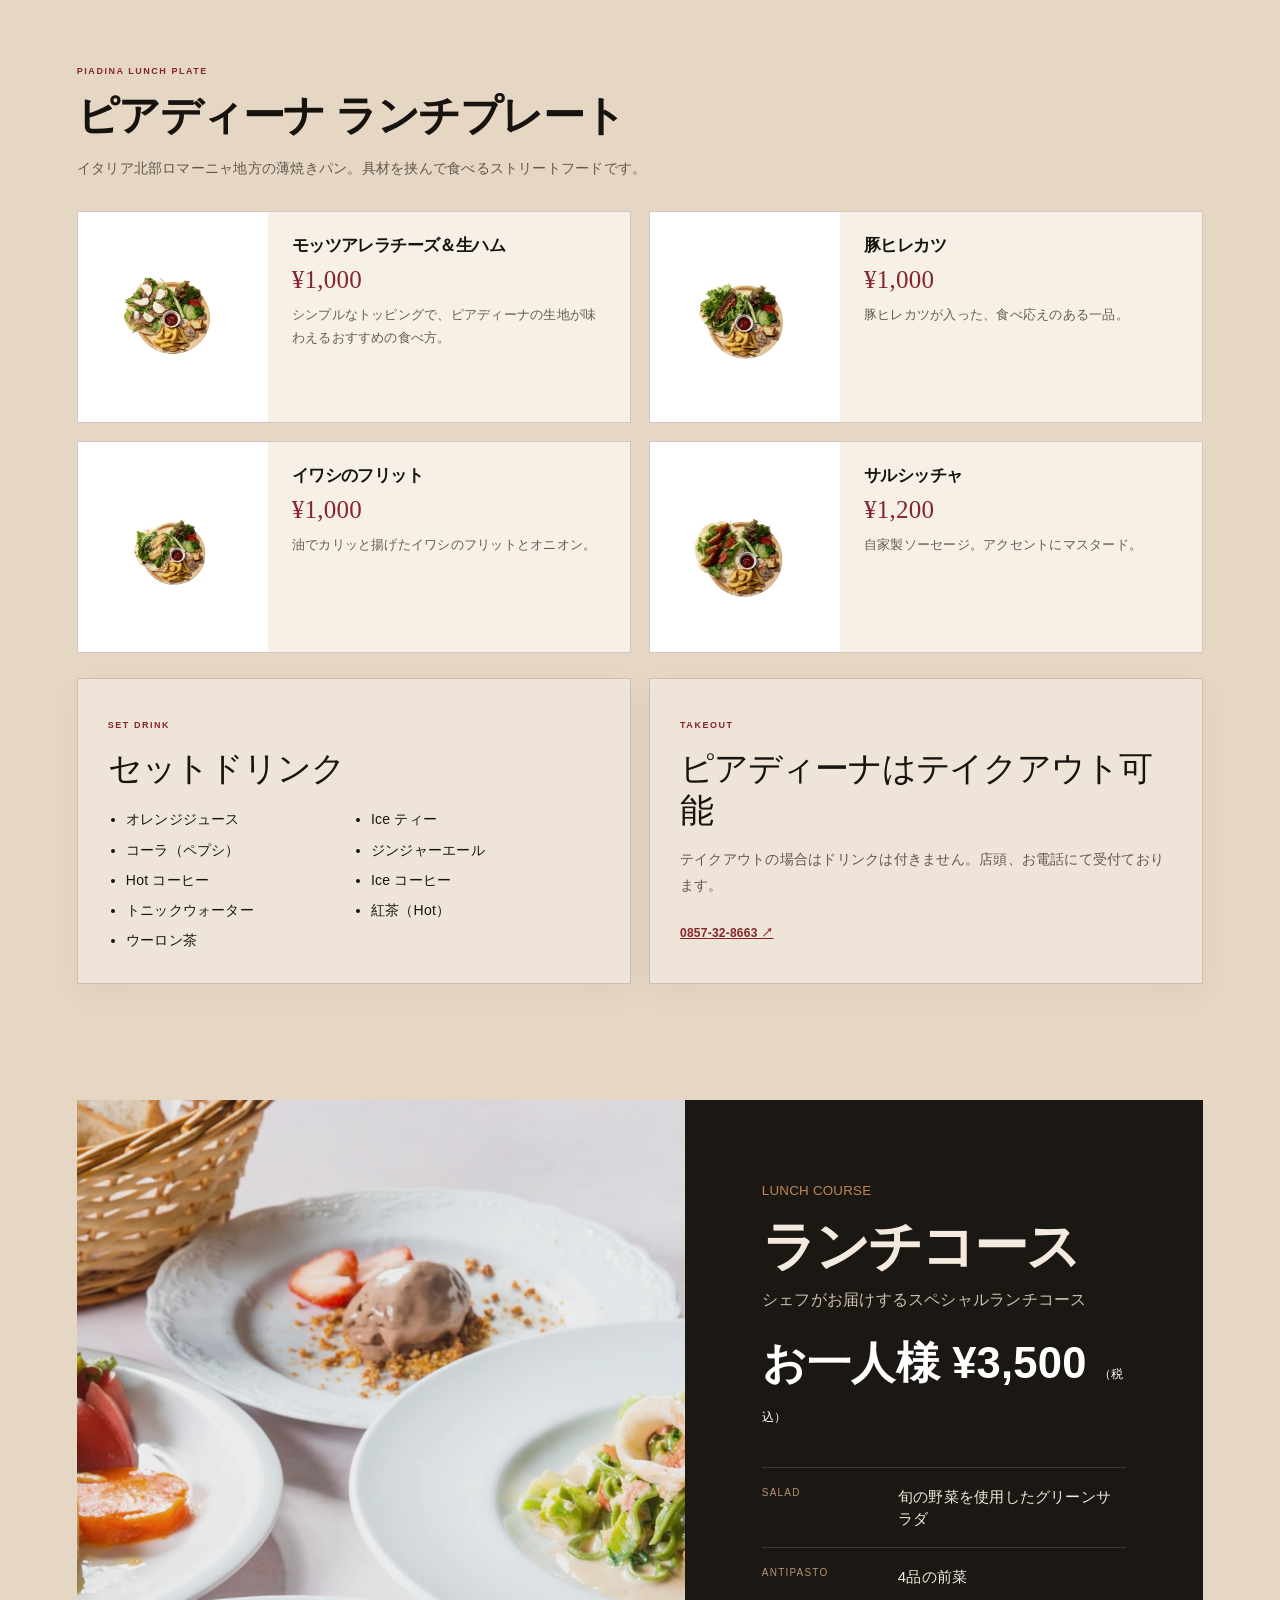
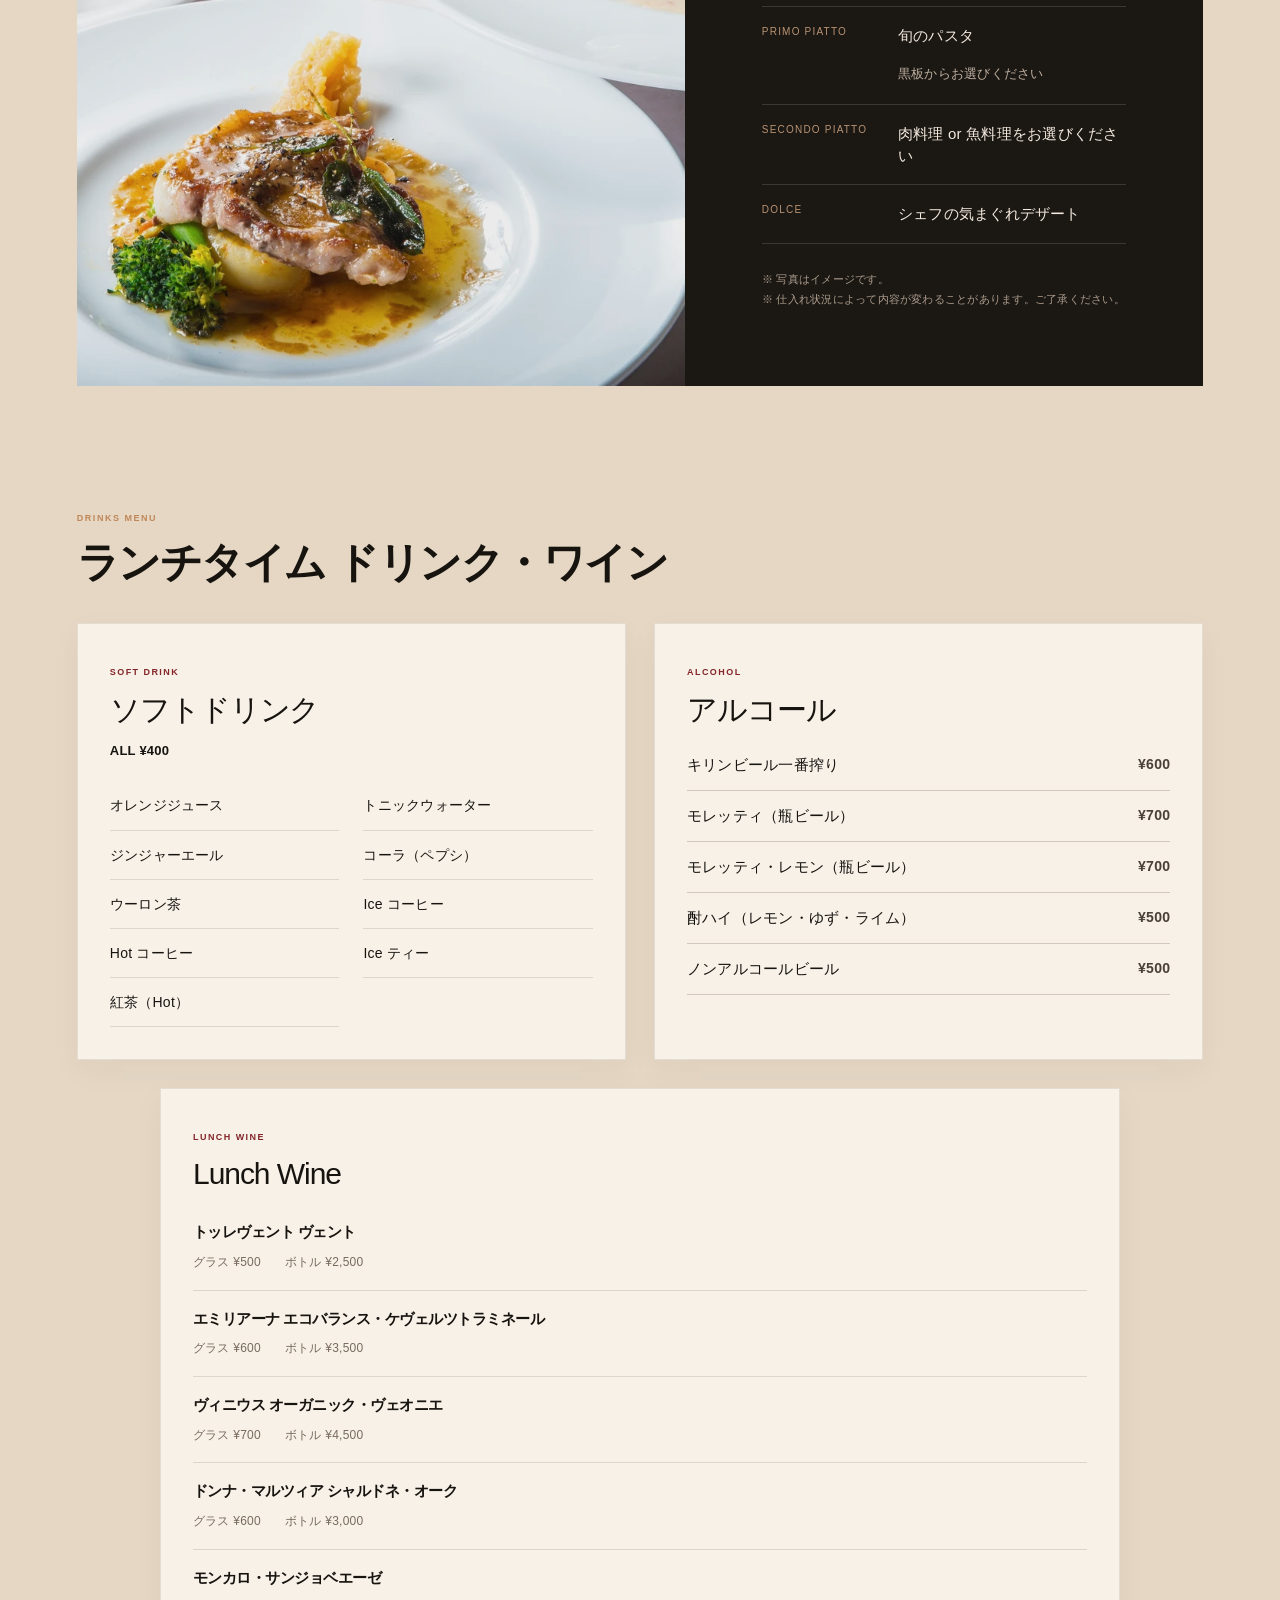
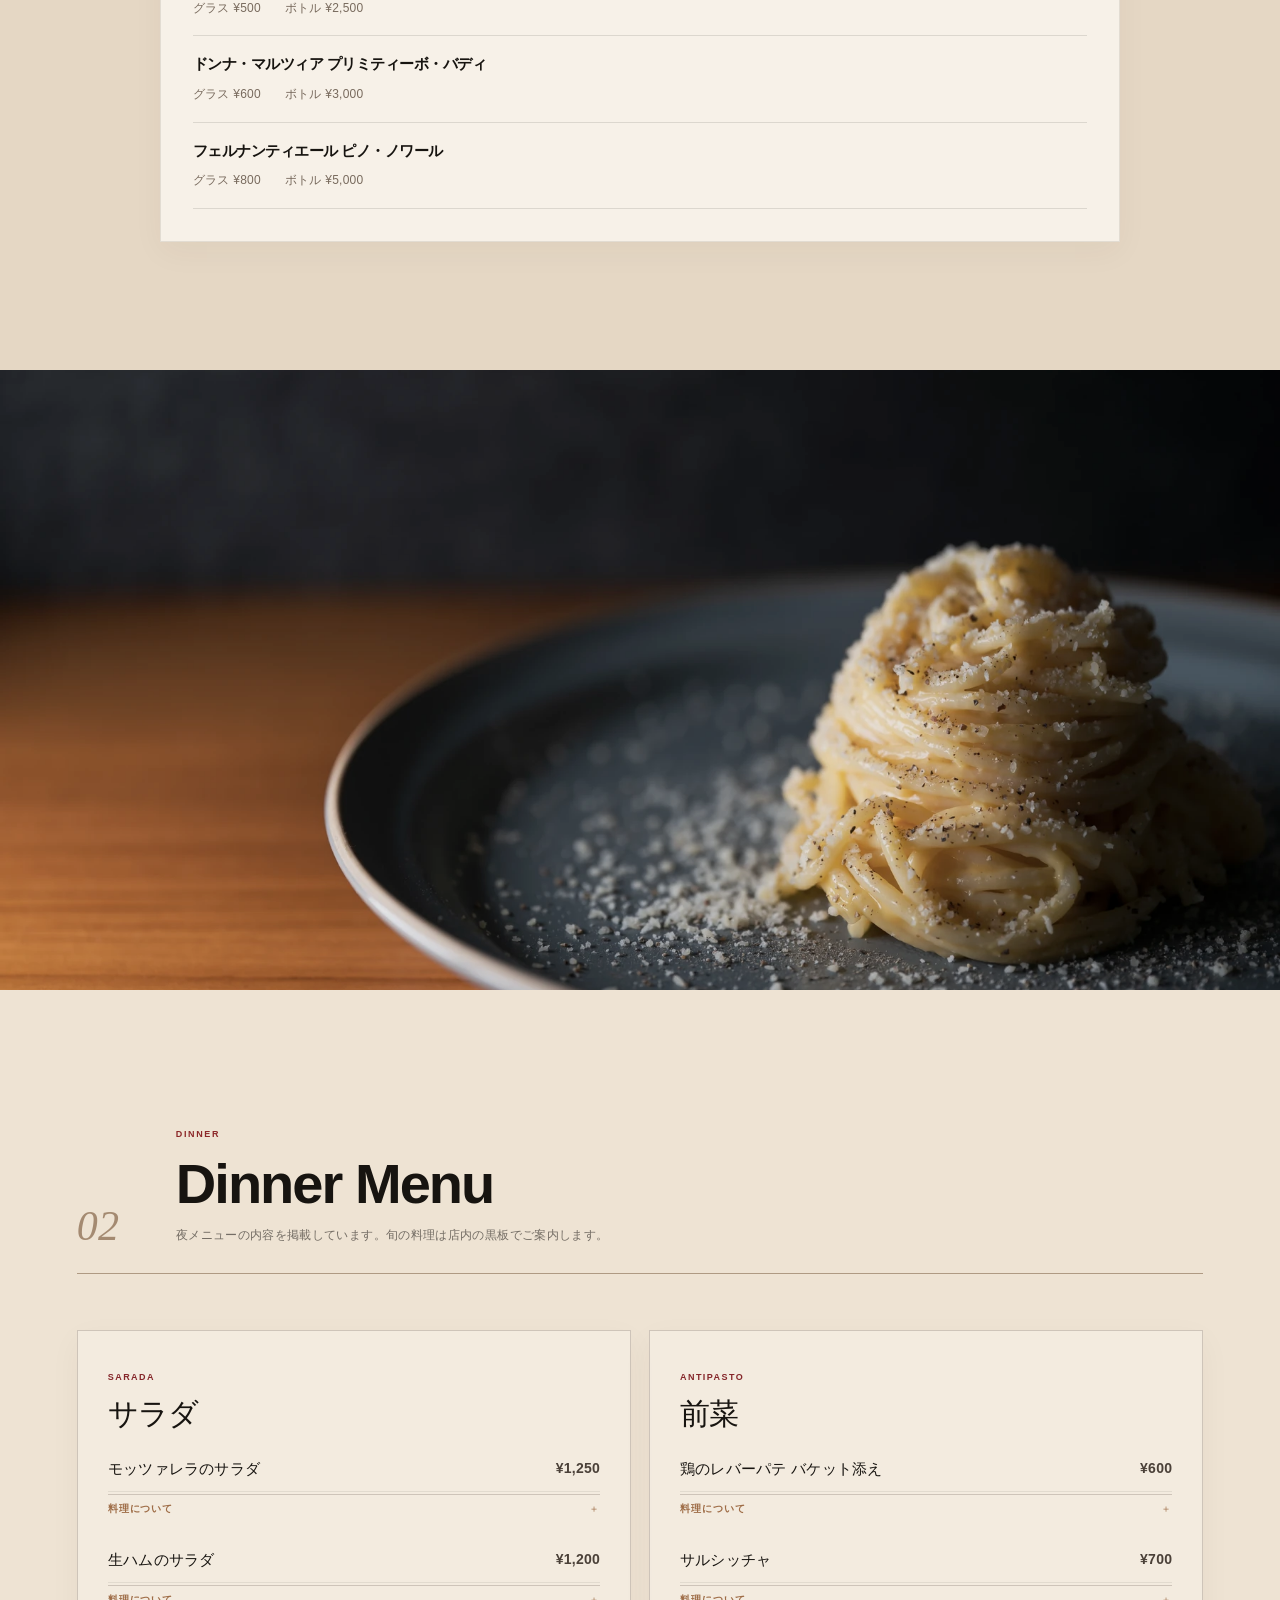
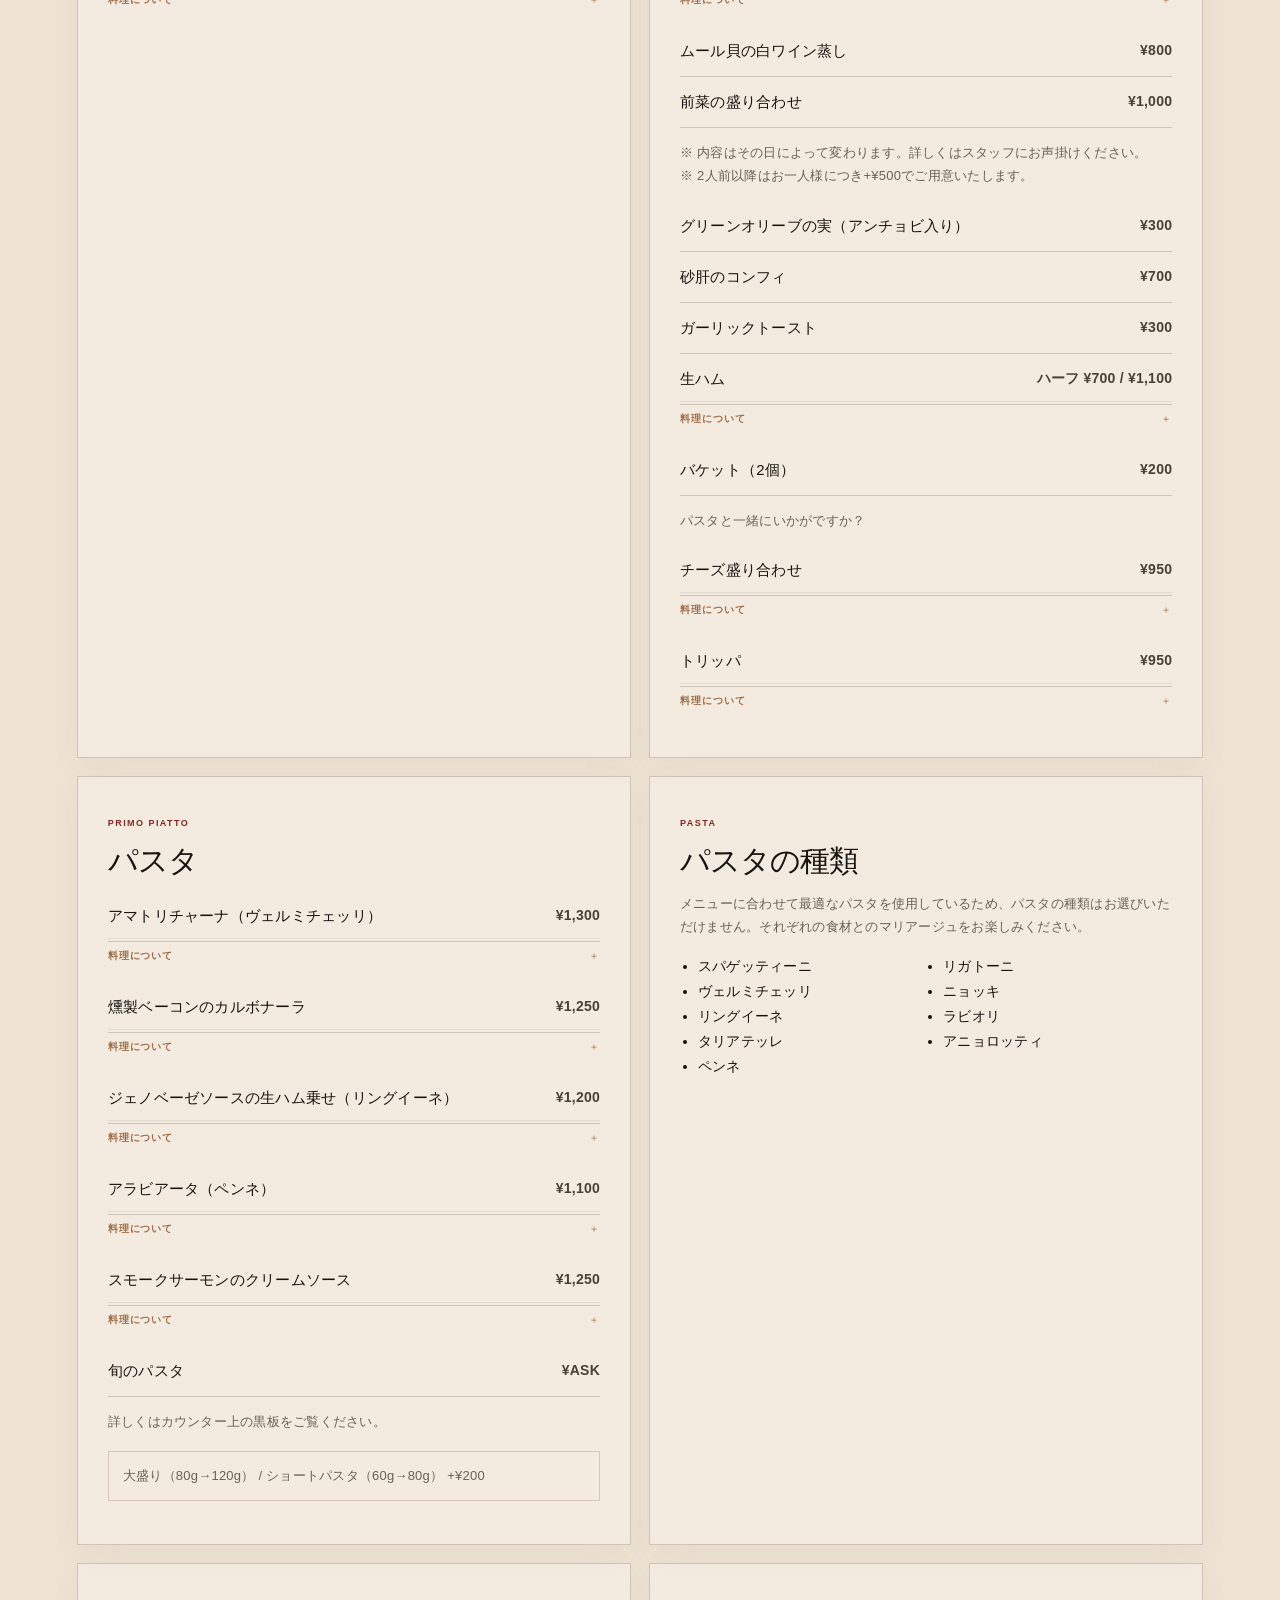
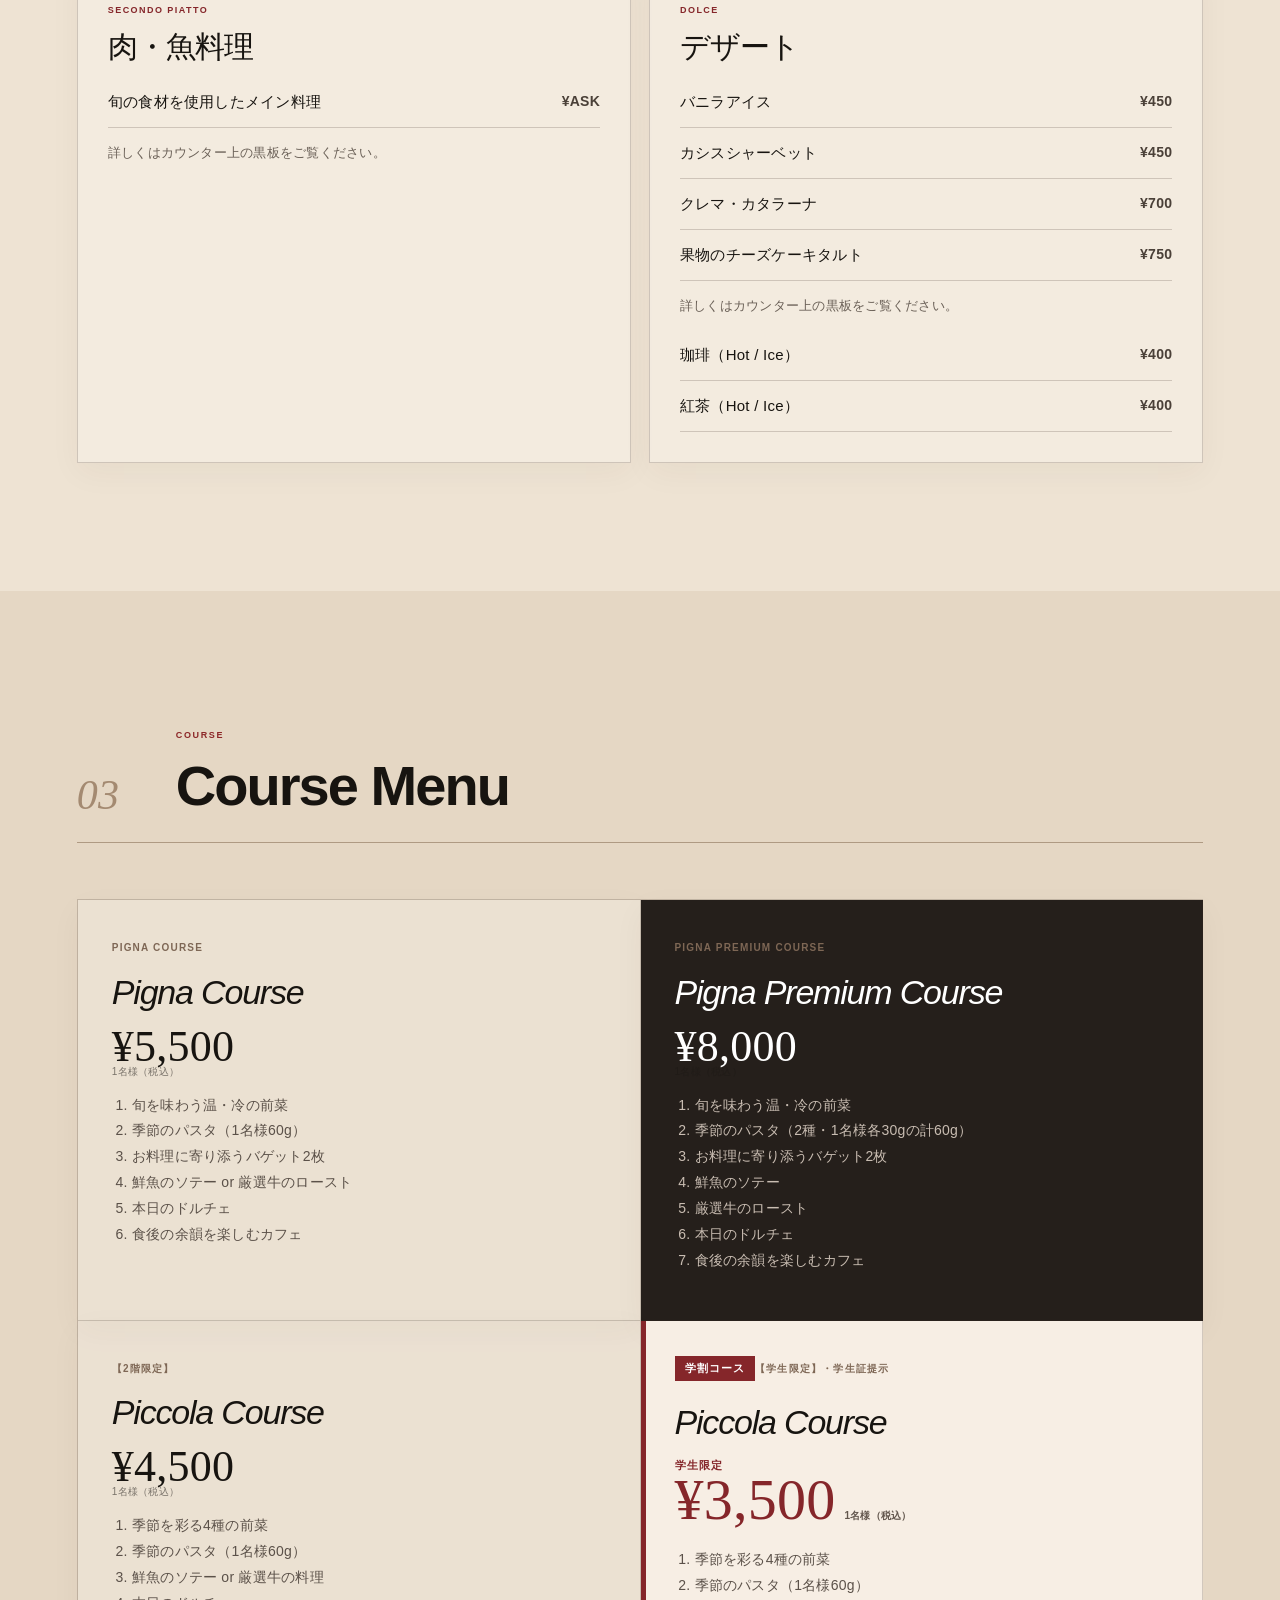
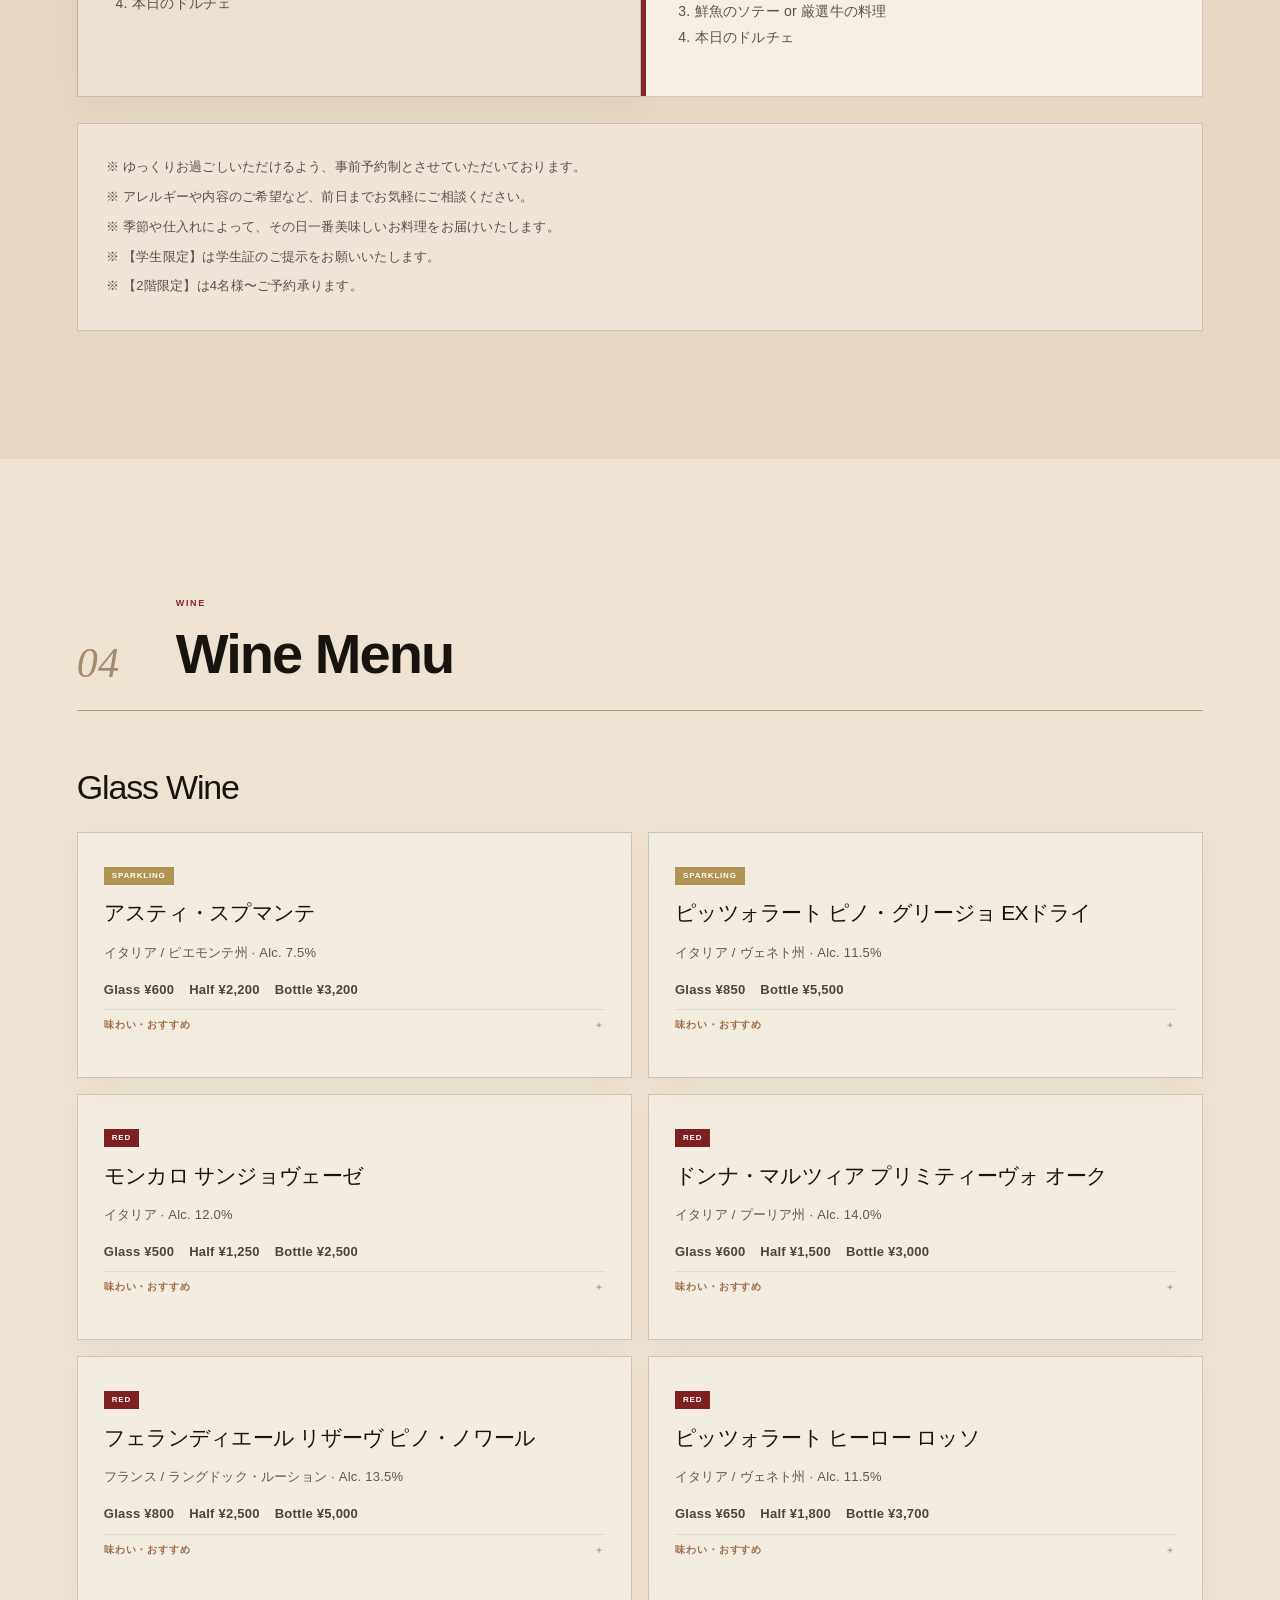
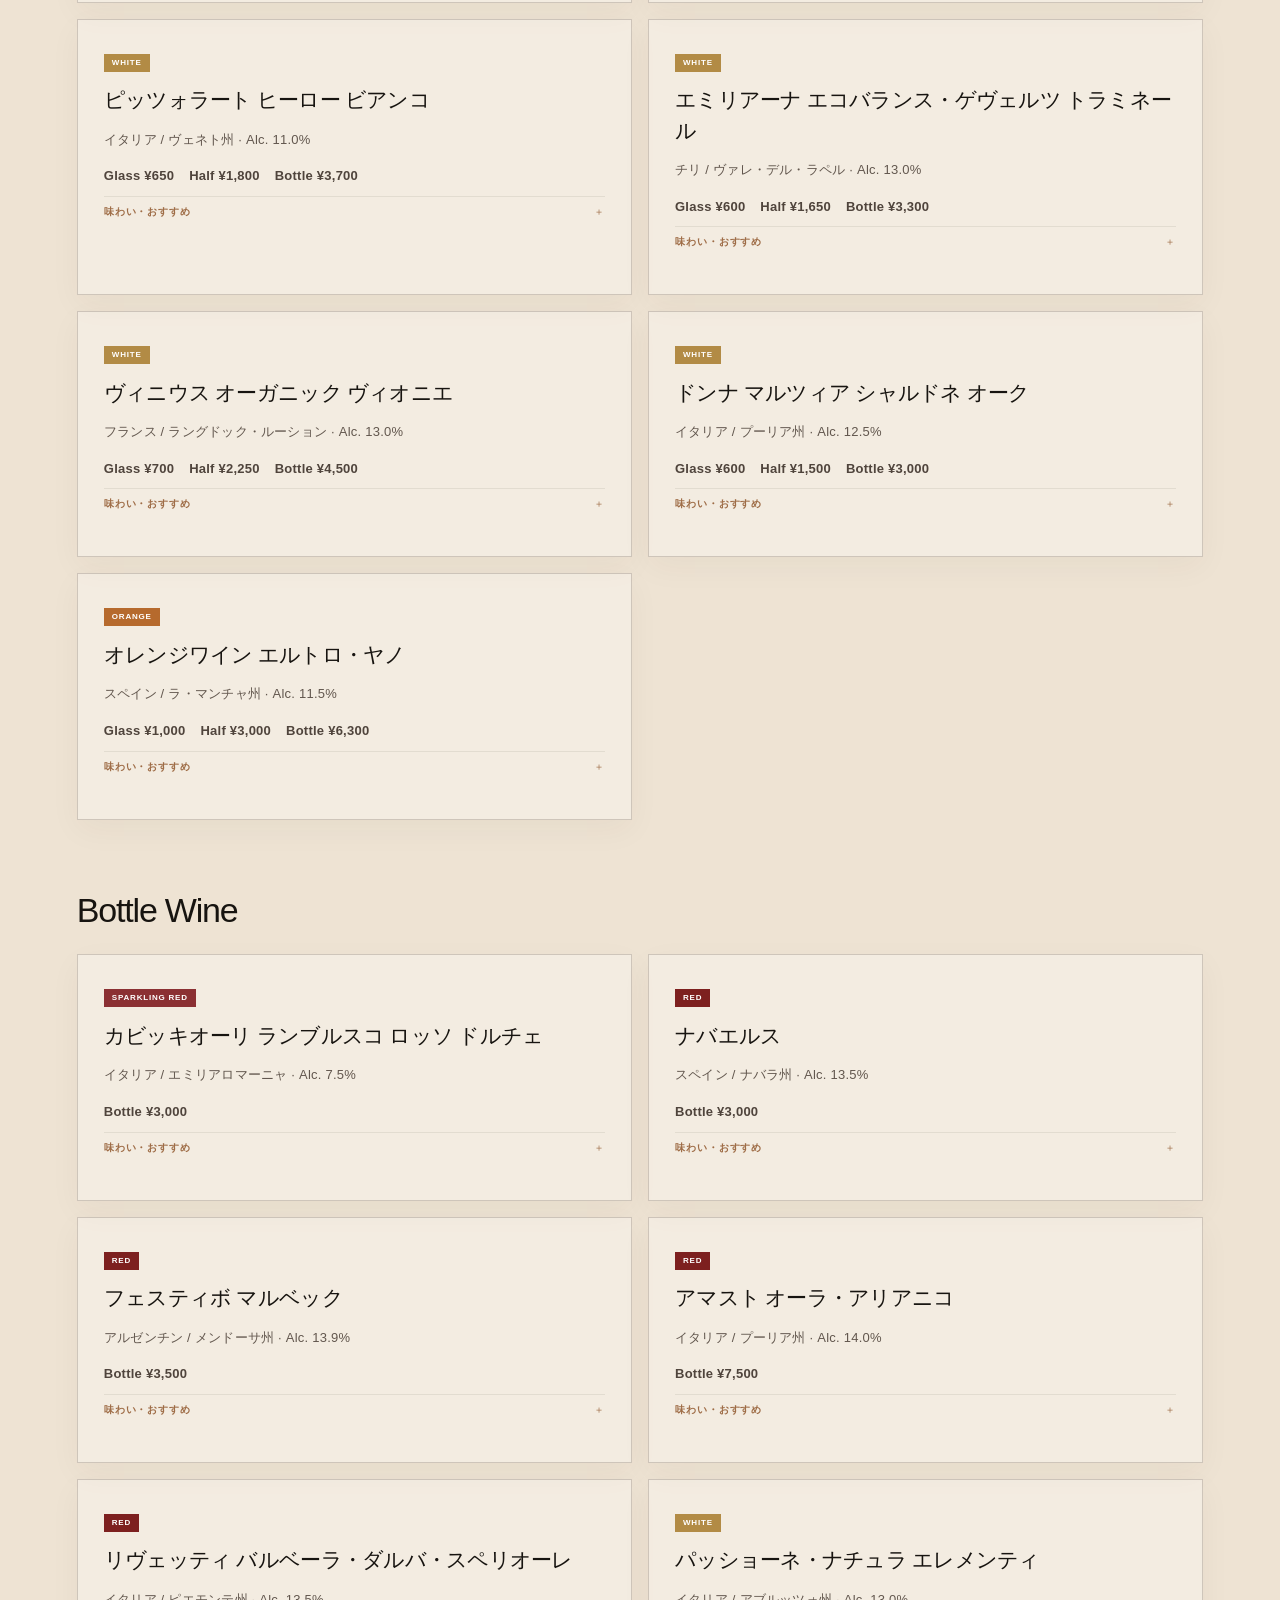
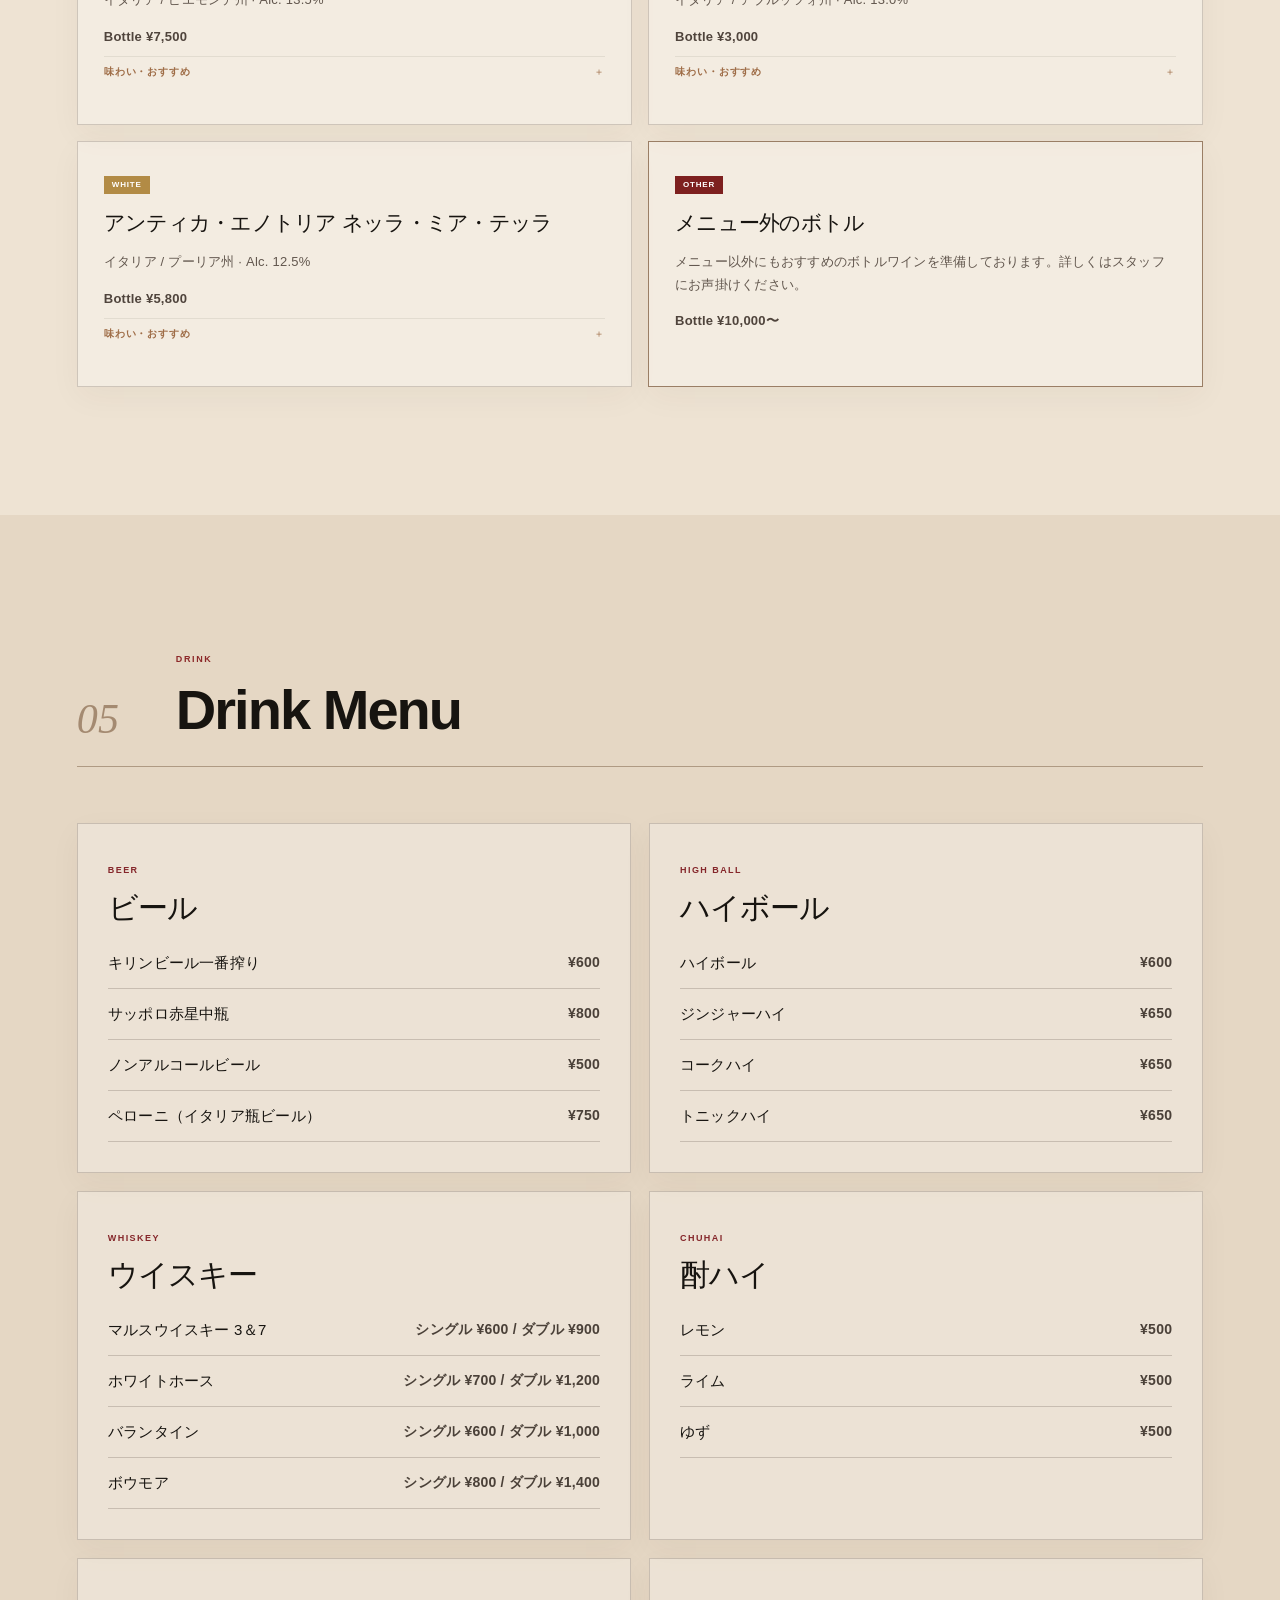
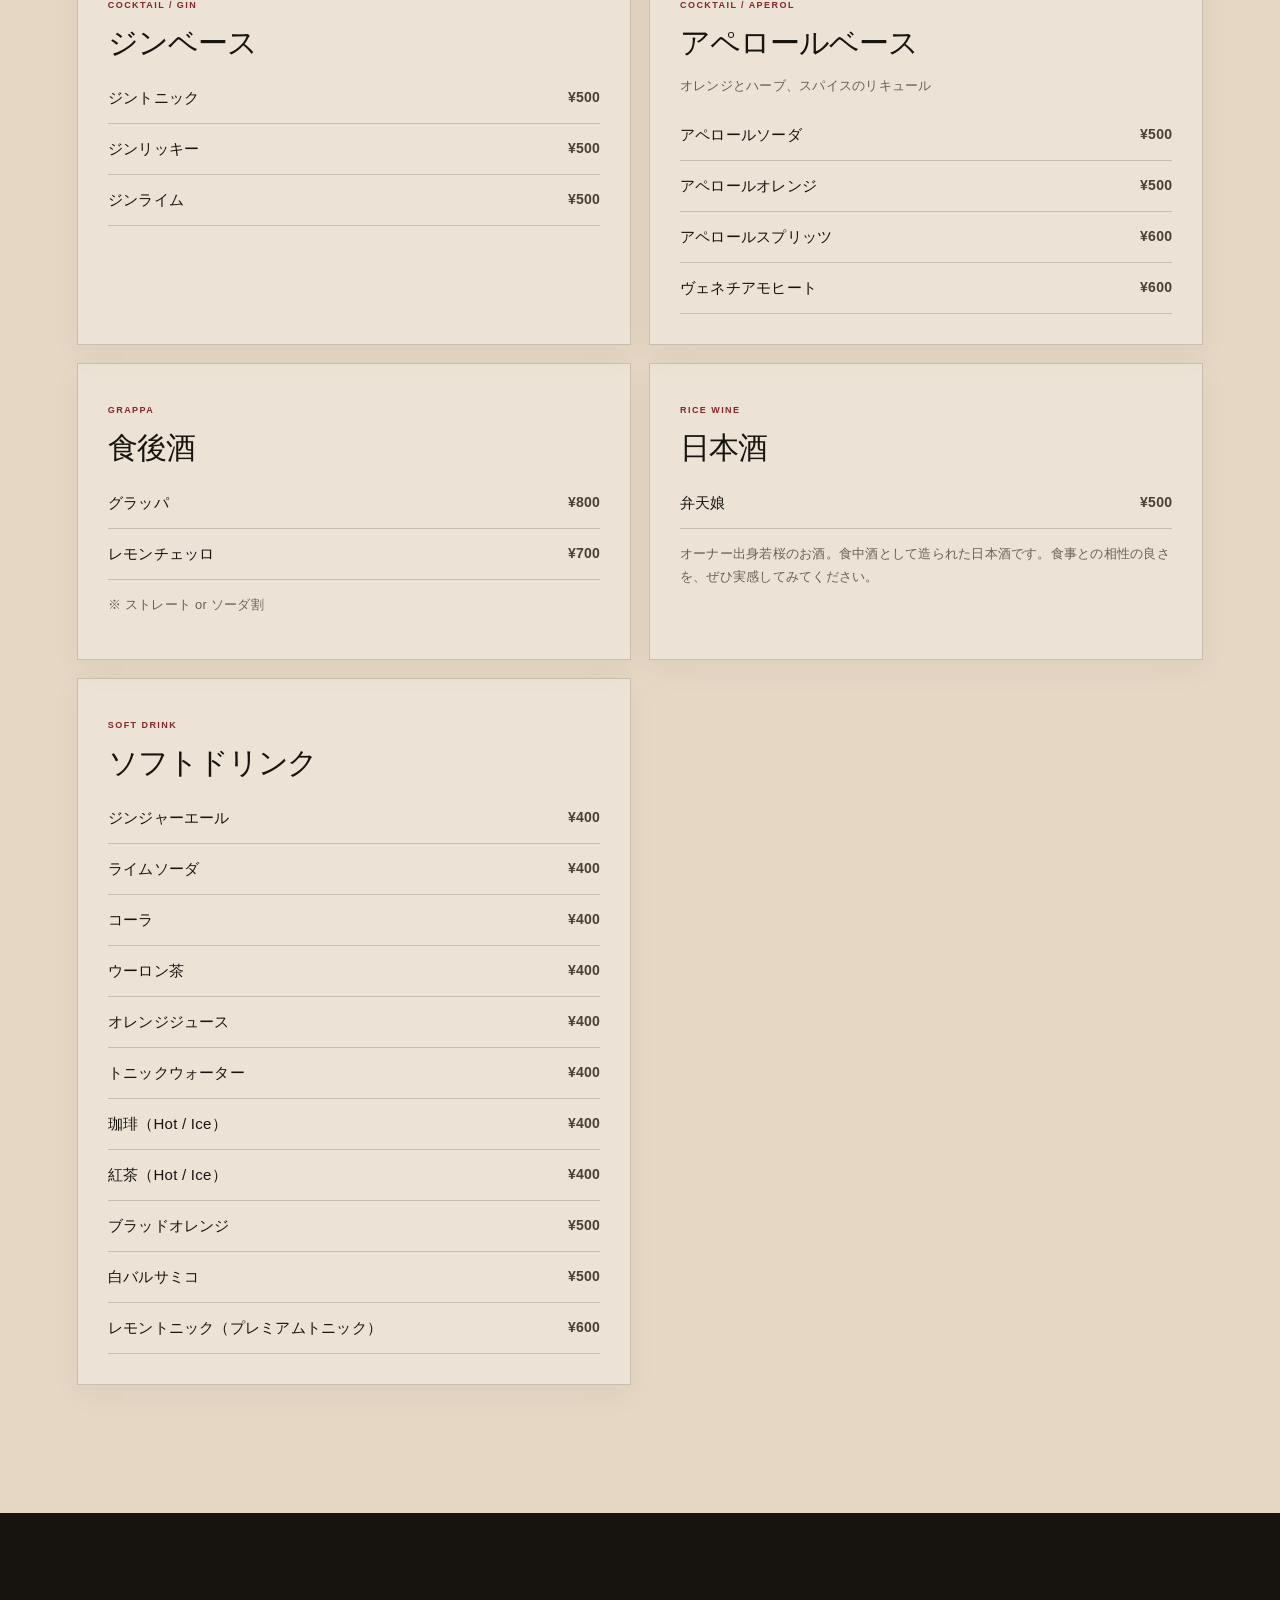
==== commit 666efc28: "ホームページを修正" ====
--- a/menu.html
+++ b/menu.html
@@ -10,15 +10,7 @@
 <body class="menu-page">
 <header class="site-header site-header--solid" id="top"><a class="brand" href="index.html"><span>Pigna piccola</span><small>TOTTORI · KOYAMA</small></a><button class="nav-toggle" type="button" aria-label="メニューを開く" aria-expanded="false"><i></i><i></i></button><nav class="global-nav"><a href="index.html#concept">コンセプト</a><a href="menu.html">メニュー</a><a href="index.html#course">コース</a><a href="index.html#access">店舗情報・アクセス</a><a href="https://www.instagram.com/pigna_piccola/" target="_blank" rel="noopener">Instagram</a><a class="reserve" href="tel:0857328663">ご予約</a></nav></header>
 <main>
-<section class="menu-hero"><img src="images/hero-store.webp" alt="Pigna piccola 1階店内"><div class="menu-hero__veil"></div><div class="menu-hero__inner"><p>MENU BOOK</p><img src="images/logo-light.png" alt="Pigna piccola"><h1>メニュー</h1><span>Lunch / Dinner / Course / Wine / Drink</span></div></section>
-
-<section class="menu-photo-strip menu-photo-strip--official" aria-label="店頭メニュー掲載写真">
-  <figure><img src="images/pasta-set.webp" alt="パスタランチセット" loading="lazy"><figcaption>PASTA LUNCH</figcaption></figure>
-  <figure><img src="images/piadina-ham.webp" alt="モッツアレラチーズ＆生ハム" loading="lazy"><figcaption>PIADINA</figcaption></figure>
-  <figure><img src="images/piadina-pork.webp" alt="豚ヒレカツ" loading="lazy"><figcaption>PIADINA</figcaption></figure>
-  <figure><img src="images/piadina-sardine.webp" alt="イワシのフリット" loading="lazy"><figcaption>PIADINA</figcaption></figure>
-  <figure><img src="images/piadina-salsiccia.webp" alt="サルシッチャ" loading="lazy"><figcaption>PIADINA</figcaption></figure>
-</section>
+<section class="menu-hero menu-hero--food"><img src="images/official-course.webp" alt="Pigna piccola コース料理"><div class="menu-hero__veil"></div><div class="menu-hero__inner"><p>MENU BOOK</p><img src="images/logo-light.png" alt="Pigna piccola"><h1>メニュー</h1><span>Lunch / Dinner / Course / Wine / Drink</span></div></section>
 
 <nav class="menu-jump" aria-label="メニュー内ナビゲーション"><a href="#lunch">ランチ</a><a href="#dinner">ディナー</a><a href="#course">コース</a><a href="#wine">ワイン</a><a href="#drink">ドリンク</a></nav>
 <div class="menu-intro section"><p>店頭メニューをもとに、現在確認できる内容を掲載しています。</p><p>価格・内容は季節や仕入れにより変更となる場合があります。</p></div>
@@ -26,7 +18,7 @@
 <div class="menu-section-title"><span>01</span><div><small>LUNCH</small><h2>Lunch Menu</h2></div></div>
 <div class="menu-feature split reveal">
 <div class="menu-feature-copy"><small>PASTA LUNCH SET</small><h3>パスタ ランチセット</h3><strong class="big-price">ALL ¥1,600</strong><p>パスタは当日の黒板からお選びください。</p></div>
-<img alt="パスタランチセット" src="images/pasta-set.webp"/>
+<img alt="パスタランチセット" src="images/official-pasta-lunch-a.webp"/>
 </div>
 <div class="set-grid">
 <article class="set-block"><span>A SET</span><h3>パスタ 100g</h3><p>サラダ / 前菜盛り合わせ / バケット / ソフトドリンク</p></article>
@@ -35,10 +27,10 @@
 <div class="note-strip"><span>パスタ単品</span><strong>¥1,200</strong><span>大盛り +50g</span><strong>+¥100</strong></div>
 <div class="menu-subhead"><small>PIADINA LUNCH PLATE</small><h3>ピアディーナ ランチプレート</h3><p>イタリア北部ロマーニャ地方の薄焼きパン。具材を挟んで食べるストリートフードです。</p></div>
 <div class="photo-menu-grid">
-<article><img alt="モッツアレラチーズ＆生ハム" src="images/piadina-ham.webp"/><div><h4>モッツアレラチーズ＆生ハム</h4><strong>¥1,000</strong><p>シンプルなトッピングで、ピアディーナの生地が味わえるおすすめの食べ方。</p></div></article>
-<article><img alt="豚ヒレカツ" src="images/piadina-pork.webp"/><div><h4>豚ヒレカツ</h4><strong>¥1,000</strong><p>豚ヒレカツが入った、食べ応えのある一品。</p></div></article>
-<article><img alt="イワシのフリット" src="images/piadina-sardine.webp"/><div><h4>イワシのフリット</h4><strong>¥1,000</strong><p>油でカリッと揚げたイワシのフリットとオニオン。</p></div></article>
-<article><img alt="サルシッチャ" src="images/piadina-salsiccia.webp"/><div><h4>サルシッチャ</h4><strong>¥1,200</strong><p>自家製ソーセージ。アクセントにマスタード。</p></div></article>
+<article><img alt="モッツアレラチーズ＆生ハム" src="images/official-piadina-ham.webp"/><div><h4>モッツアレラチーズ＆生ハム</h4><strong>¥1,000</strong><p>シンプルなトッピングで、ピアディーナの生地が味わえるおすすめの食べ方。</p></div></article>
+<article><img alt="豚ヒレカツ" src="images/official-piadina-pork.webp"/><div><h4>豚ヒレカツ</h4><strong>¥1,000</strong><p>豚ヒレカツが入った、食べ応えのある一品。</p></div></article>
+<article><img alt="イワシのフリット" src="images/official-piadina-sardine.webp"/><div><h4>イワシのフリット</h4><strong>¥1,000</strong><p>油でカリッと揚げたイワシのフリットとオニオン。</p></div></article>
+<article><img alt="サルシッチャ" src="images/official-piadina-salsiccia.webp"/><div><h4>サルシッチャ</h4><strong>¥1,200</strong><p>自家製ソーセージ。アクセントにマスタード。</p></div></article>
 </div>
 <div class="menu-two-col">
 <div class="menu-list-block"><small>SET DRINK</small><h3>セットドリンク</h3><ul class="plain-list"><li>オレンジジュース</li><li>コーラ（ペプシ）</li><li>Hot コーヒー</li><li>トニックウォーター</li><li>ウーロン茶</li><li>Ice ティー</li><li>ジンジャーエール</li><li>Ice コーヒー</li><li>紅茶（Hot）</li></ul></div>
@@ -47,7 +39,7 @@
 
 <div class="lunch-course-feature reveal">
   <div class="lunch-course-feature__image">
-    <img src="images/piadina-salsiccia.webp" alt="店頭メニュー掲載料理" loading="lazy">
+    <img src="images/official-course.webp" alt="ランチコース料理" loading="lazy">
   </div>
   <div class="lunch-course-feature__copy">
     <small>LUNCH COURSE</small>
@@ -65,11 +57,6 @@
   </div>
 </div>
 
-<div class="menu-photo-band reveal" aria-label="店頭メニュー掲載写真">
-  <figure><img src="images/piadina-ham.webp" alt="モッツアレラチーズ＆生ハム" loading="lazy"></figure>
-  <figure><img src="images/pasta-set.webp" alt="パスタランチセット" loading="lazy"></figure>
-  <figure><img src="images/piadina-pork.webp" alt="豚ヒレカツ" loading="lazy"></figure>
-</div>
 <div class="lunch-drinks-block">
   <div class="menu-subhead reveal">
     <small>DRINKS MENU</small>
@@ -112,6 +99,9 @@
   </div>
 </div>
 </section>
+<figure class="menu-divider-photo reveal">
+  <img src="images/official-pasta-cacio.webp" alt="Pigna piccola パスタ料理" loading="lazy">
+</figure>
 <section class="full-menu section paper-alt" id="dinner">
 <div class="menu-section-title"><span>02</span><div><small>DINNER</small><h2>Dinner Menu</h2><p class="menu-source-note">夜メニューの内容を掲載しています。旬の料理は店内の黒板でご案内します。</p></div></div>
 <div class="menu-columns-pro">
--- a/css/style.css
+++ b/css/style.css
@@ -1562,3 +1562,451 @@
   .menu-photo-band{grid-template-columns:1fr 1fr;margin:54px 0}.menu-photo-band figure{height:210px}.menu-photo-band figure:nth-child(2){height:210px;margin:0}.menu-photo-band figure:last-child{grid-column:1/3;height:260px}
   .menu-visual-break{grid-template-columns:1fr 1fr}.menu-visual-break>div{height:210px}.menu-visual-break>div:last-child{grid-column:1/3;height:250px}
 }
+
+
+/* =====================================================================
+   V24 — photo + typography reset
+   ===================================================================== */
+
+:root{
+  --jp:"Hiragino Sans","Hiragino Kaku Gothic ProN","Yu Gothic","YuGothic",Meiryo,sans-serif;
+}
+
+/* Japanese text is now compact, clean and modern.
+   The restaurant brand keeps the serif character. */
+body{
+  font-family:var(--jp);
+  line-height:1.72;
+  letter-spacing:.015em;
+}
+.brand span,
+.opening__name,
+.footer-v15__brand strong{
+  font-family:var(--serif);
+}
+h1,h2,h3,h4,
+.motto__title h2,
+.menu-section-title h2,
+.menu-subhead h3,
+.course__head h2,
+.menu-book-cta h2,
+.lunch-course-feature__copy h3,
+.lunch-course-teaser h2,
+.official-menu-gallery__head h2{
+  font-family:var(--jp) !important;
+  letter-spacing:-.035em !important;
+}
+
+/* Concept: no stretched giant Mincho title, no unrelated image. */
+.motto--clean{
+  grid-template-columns:.42fr 1.1fr 1.3fr;
+  grid-template-areas:"label title body";
+  gap:40px 6vw;
+  align-items:start;
+}
+.motto--clean .section-label{grid-area:label}
+.motto--clean .motto__title{grid-area:title}
+.motto--clean .motto__body{grid-area:body}
+.motto--clean .motto__title h2{
+  font-size:clamp(34px,4.1vw,58px);
+  line-height:1.22;
+  font-weight:650;
+  margin:0;
+}
+.motto--clean .motto__body{
+  max-width:680px;
+  font-size:15px;
+  line-height:1.95;
+}
+.motto--clean .motto__body p{
+  margin:0 0 1.25em;
+}
+
+/* Home menu editorial: one strong image, then clean menu links. */
+.menu-editorial{
+  background:#13100e;
+  color:#fff;
+  display:grid;
+  grid-template-columns:minmax(0,1.45fr) minmax(360px,.55fr);
+  min-height:720px;
+}
+.menu-editorial__visual{
+  margin:0;
+  overflow:hidden;
+  min-height:720px;
+}
+.menu-editorial__visual img{
+  width:100%;
+  height:100%;
+  object-fit:cover;
+  object-position:center;
+  filter:saturate(.84) contrast(1.03) brightness(.88);
+}
+.menu-editorial__copy{
+  padding:clamp(48px,7vw,100px) clamp(34px,5vw,76px);
+  display:flex;
+  flex-direction:column;
+  justify-content:center;
+}
+.menu-editorial__copy > small{
+  font:700 9px/1 var(--sans);
+  letter-spacing:.18em;
+  color:#c58b58;
+}
+.menu-editorial__copy h2{
+  margin:18px 0 16px;
+  font-size:clamp(42px,5vw,68px);
+  line-height:1.08;
+  font-weight:650;
+}
+.menu-editorial__copy p{
+  color:#cfc4ba;
+  margin:0 0 34px;
+  font-size:14px;
+}
+.menu-editorial__nav{
+  display:grid;
+  border-top:1px solid rgba(255,255,255,.16);
+}
+.menu-editorial__nav a{
+  display:flex;
+  align-items:center;
+  justify-content:space-between;
+  min-height:58px;
+  border-bottom:1px solid rgba(255,255,255,.16);
+  color:#fff;
+  text-decoration:none;
+  font:600 14px/1.2 var(--jp);
+}
+.menu-editorial__nav a::after{
+  content:"↗";
+  opacity:.65;
+}
+
+/* Lunch course: compact, no forced photo. */
+.lunch-course-teaser--compact{
+  grid-template-columns:1fr auto;
+  align-items:end;
+  gap:44px;
+  padding:clamp(52px,6vw,82px) clamp(22px,6vw,86px);
+}
+.lunch-course-teaser--compact h2{
+  font-size:clamp(34px,4.4vw,56px);
+  line-height:1.12;
+  font-weight:650;
+  margin:12px 0 14px;
+}
+.lunch-course-teaser--compact p{
+  font-size:14px;
+  line-height:1.8;
+}
+.lunch-course-teaser--compact .lunch-course-teaser__price strong{
+  font-family:var(--jp);
+  font-size:clamp(38px,4vw,56px);
+  font-weight:650;
+  letter-spacing:-.04em;
+}
+
+/* Three-photo editorial gallery - no masonry collage, no captions over food. */
+.official-menu-gallery--editorial{
+  padding:clamp(70px,8vw,120px) clamp(16px,4vw,62px);
+}
+.official-menu-gallery--editorial .official-menu-gallery__head{
+  display:flex;
+  align-items:end;
+  justify-content:space-between;
+  margin-bottom:28px;
+}
+.official-menu-gallery--editorial .official-menu-gallery__head h2{
+  font-size:clamp(38px,5vw,62px);
+  line-height:1;
+  font-weight:650;
+}
+.official-menu-gallery__editorial-grid{
+  display:grid;
+  grid-template-columns:1.45fr .75fr;
+  grid-template-rows:1fr 1fr;
+  gap:4px;
+  min-height:760px;
+}
+.official-menu-gallery__editorial-grid figure{
+  margin:0;
+  overflow:hidden;
+  background:#1a1714;
+}
+.official-menu-gallery__editorial-main{
+  grid-row:1 / 3;
+}
+.official-menu-gallery__editorial-grid img{
+  width:100%;
+  height:100%;
+  object-fit:cover;
+  display:block;
+  filter:saturate(.88) contrast(1.02) brightness(.94);
+}
+.official-menu-gallery__link{
+  margin-top:24px;
+}
+
+/* MENU page hero: shorter and cleaner */
+.menu-hero{
+  height:46vh;
+  min-height:360px;
+}
+.menu-hero--food>img:first-child{
+  object-position:center 52%;
+  filter:saturate(.78) contrast(1.04) brightness(.52);
+}
+.menu-hero__inner h1{
+  font-family:var(--jp) !important;
+  font-size:clamp(42px,6vw,70px) !important;
+  line-height:1.05 !important;
+  font-weight:650 !important;
+  letter-spacing:-.04em !important;
+}
+.menu-hero__inner span{
+  font-size:12px !important;
+  letter-spacing:.08em !important;
+}
+
+/* Jump nav is its own UI, never layered over photos. */
+.menu-jump{
+  position:relative !important;
+  top:auto !important;
+  z-index:10;
+}
+
+/* Menu headings: Japanese first, compact scale */
+.menu-section-title h2{
+  font-size:clamp(34px,5vw,56px) !important;
+  line-height:1.08 !important;
+  font-weight:650 !important;
+}
+.menu-subhead h3{
+  font-size:clamp(28px,3.5vw,42px) !important;
+  line-height:1.15 !important;
+  font-weight:650 !important;
+}
+.menu-feature-copy h3,
+.category-head h3,
+.photo-menu-grid h4{
+  font-family:var(--jp) !important;
+}
+.menu-feature-copy h3{
+  font-size:clamp(30px,4vw,46px) !important;
+  line-height:1.15 !important;
+  font-weight:650;
+}
+.menu-feature-copy p,
+.menu-intro,
+.photo-menu-grid p,
+.menu-source-note{
+  font-family:var(--jp);
+}
+
+/* Official piadina photos sit cleanly in their cards. */
+.photo-menu-grid article{
+  background:#f6f0e7;
+  overflow:hidden;
+}
+.photo-menu-grid article>img{
+  background:#fff;
+  object-fit:contain !important;
+  object-position:center !important;
+  padding:14px;
+}
+.photo-menu-grid article>div{
+  padding:22px 24px 25px;
+}
+.photo-menu-grid article h4{
+  font-size:17px;
+  line-height:1.45;
+  font-weight:650;
+}
+
+/* Lunch course: professional menu photo, cleaner typography */
+.lunch-course-feature{
+  grid-template-columns:1.08fr .92fr;
+}
+.lunch-course-feature__image{
+  min-height:560px;
+}
+.lunch-course-feature__image img{
+  object-position:center;
+}
+.lunch-course-feature__copy h3{
+  font-size:clamp(34px,4.5vw,54px);
+  line-height:1.12;
+  font-weight:650;
+}
+.lunch-course-feature .big-price{
+  font-family:var(--jp);
+  font-size:clamp(30px,3.4vw,44px);
+  font-weight:650;
+}
+.lunch-course-list b{
+  font-family:var(--jp);
+}
+
+/* Calm single photo between lunch and dinner */
+.menu-divider-photo{
+  margin:0;
+  height:min(58vw,620px);
+  overflow:hidden;
+  background:#17130f;
+}
+.menu-divider-photo img{
+  width:100%;
+  height:100%;
+  object-fit:cover;
+  object-position:center 50%;
+  display:block;
+  filter:saturate(.84) contrast(1.02) brightness(.92);
+}
+
+/* Course typography */
+.course-card h3{
+  font-family:var(--jp);
+  font-size:24px;
+  font-weight:650;
+}
+.course-card__price strong{
+  font-family:var(--jp);
+  font-weight:650;
+}
+
+/* Mobile */
+@media(max-width:820px){
+  .motto--clean{
+    grid-template-columns:1fr;
+    grid-template-areas:"label" "title" "body";
+    gap:18px;
+  }
+  .motto--clean .motto__title h2{
+    font-size:38px;
+    line-height:1.22;
+  }
+  .motto--clean .motto__body{
+    font-size:14px;
+    line-height:1.9;
+  }
+
+  .menu-editorial{
+    grid-template-columns:1fr;
+    min-height:0;
+  }
+  .menu-editorial__visual{
+    min-height:0;
+    height:58vw;
+    max-height:520px;
+  }
+  .menu-editorial__copy{
+    padding:42px 20px 50px;
+  }
+  .menu-editorial__copy h2{
+    font-size:38px;
+  }
+
+  .lunch-course-teaser--compact{
+    grid-template-columns:1fr;
+    gap:26px;
+    align-items:start;
+  }
+  .lunch-course-teaser--compact h2{
+    font-size:36px;
+  }
+
+  .official-menu-gallery__editorial-grid{
+    grid-template-columns:1fr 1fr;
+    grid-template-rows:340px 220px;
+    min-height:0;
+  }
+  .official-menu-gallery__editorial-main{
+    grid-column:1 / 3;
+    grid-row:1;
+  }
+
+  .menu-hero{
+    height:38vh;
+    min-height:320px;
+  }
+
+  .lunch-course-feature{
+    grid-template-columns:1fr;
+  }
+  .lunch-course-feature__image{
+    min-height:0;
+    height:58vw;
+    max-height:480px;
+  }
+  .menu-divider-photo{
+    height:65vw;
+    max-height:520px;
+  }
+}
+
+@media(max-width:640px){
+  .menu-hero{
+    min-height:300px;
+  }
+  .menu-hero__inner h1{
+    font-size:42px !important;
+  }
+  .menu-hero__inner span{
+    font-size:10px !important;
+  }
+
+  .menu-section-title{
+    margin-bottom:34px;
+  }
+  .menu-section-title h2{
+    font-size:34px !important;
+  }
+  .menu-section-title small{
+    font-size:8px;
+  }
+
+  .menu-feature.split{
+    gap:26px;
+  }
+  .menu-feature-copy h3{
+    font-size:30px !important;
+  }
+
+  .photo-menu-grid{
+    grid-template-columns:1fr 1fr !important;
+    gap:2px !important;
+  }
+  .photo-menu-grid article{
+    display:block !important;
+  }
+  .photo-menu-grid article>img{
+    width:100% !important;
+    height:auto !important;
+    aspect-ratio:1 / 1;
+    padding:8px;
+  }
+  .photo-menu-grid article>div{
+    padding:16px 13px 18px;
+  }
+  .photo-menu-grid article h4{
+    font-size:14px;
+  }
+  .photo-menu-grid article p{
+    display:none;
+  }
+
+  .lunch-course-feature__copy{
+    padding:36px 20px;
+  }
+  .lunch-course-feature__copy h3{
+    font-size:34px;
+  }
+  .lunch-course-feature .big-price{
+    font-size:31px;
+  }
+
+  .official-menu-gallery__editorial-grid{
+    grid-template-rows:300px 170px;
+  }
+}
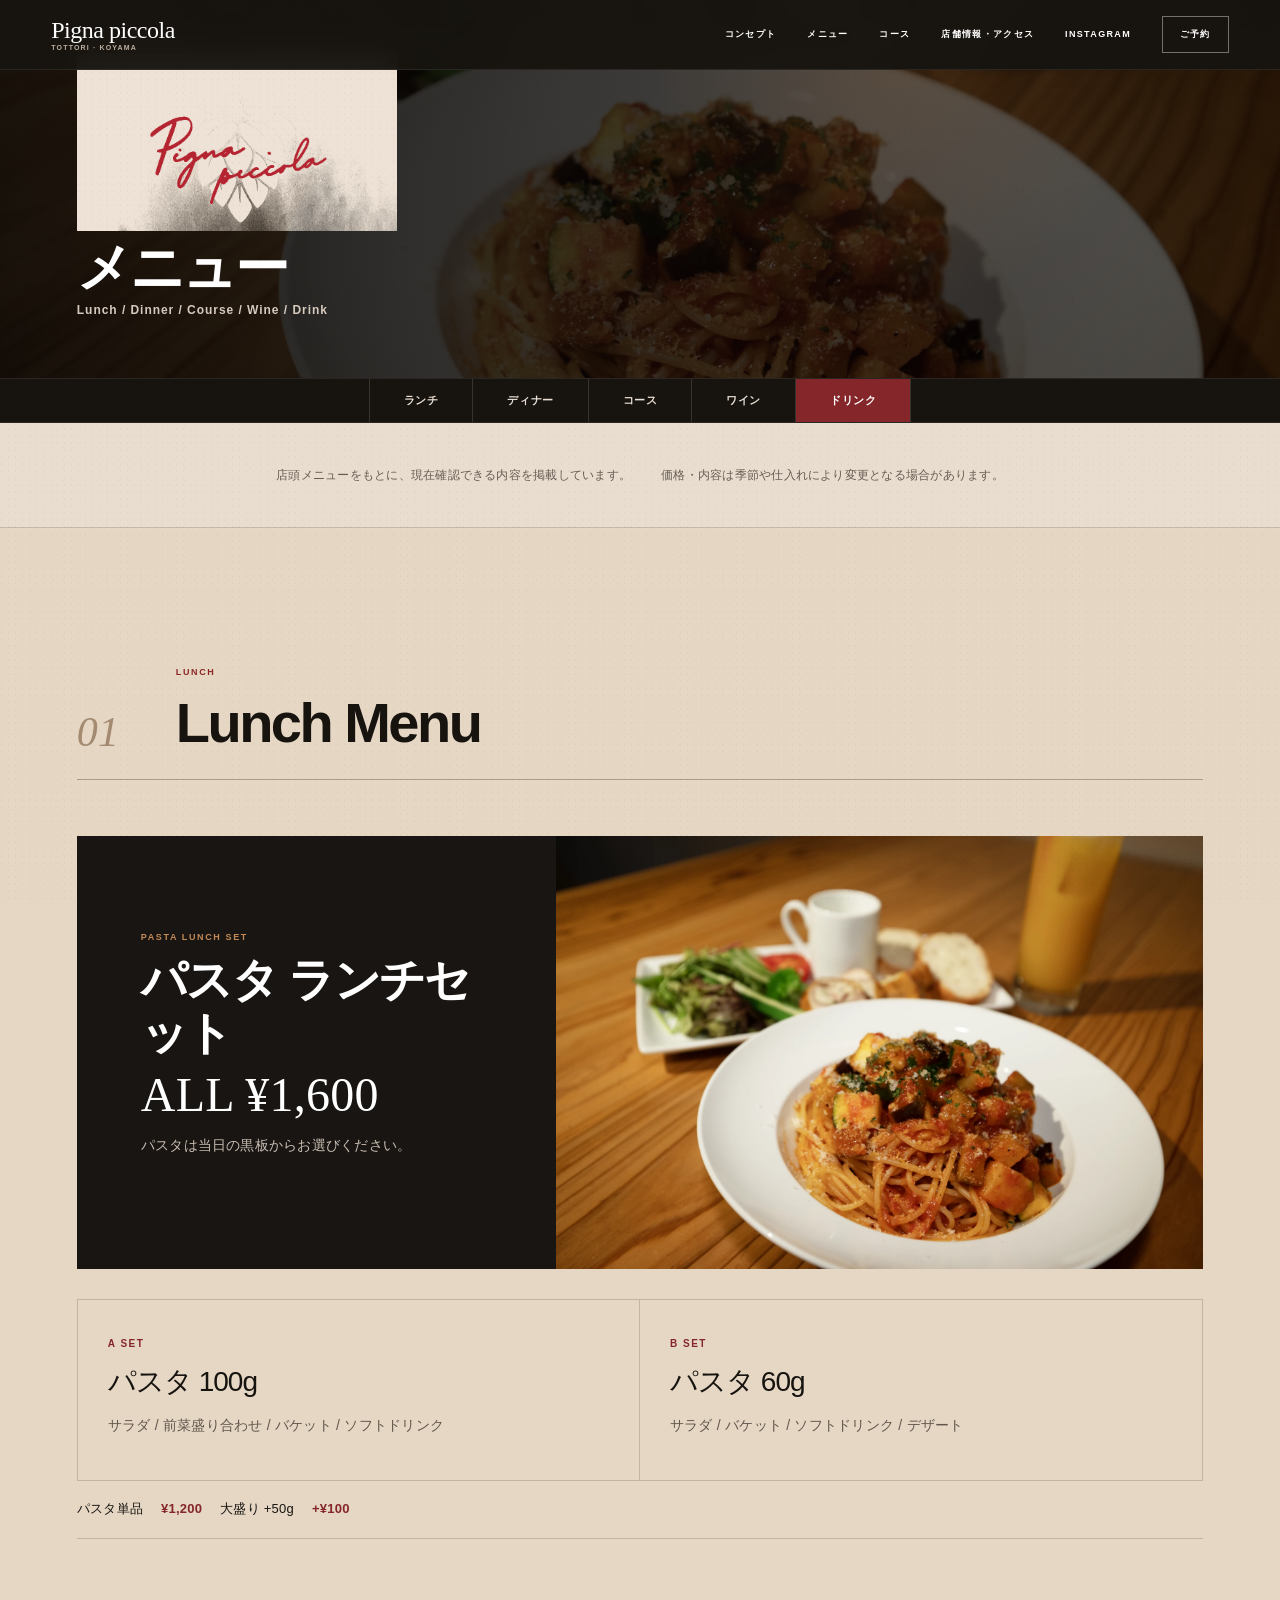
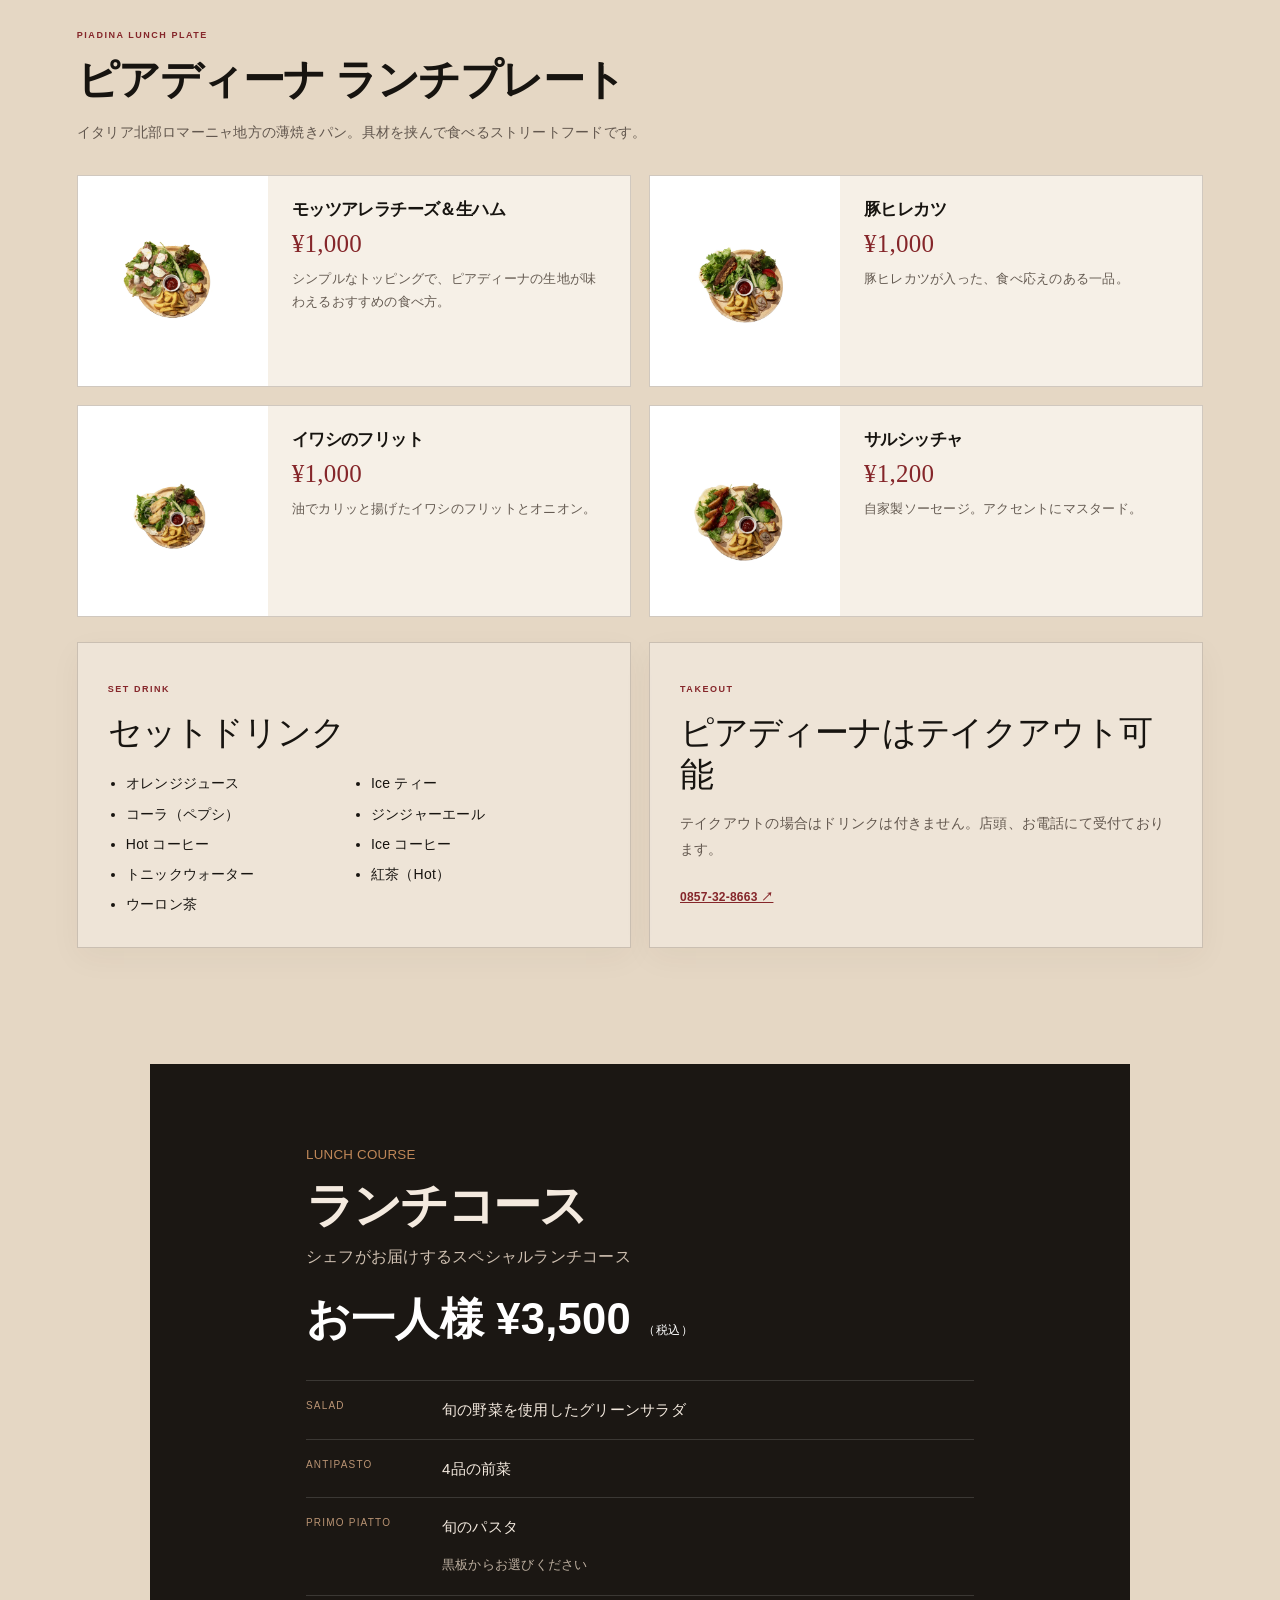
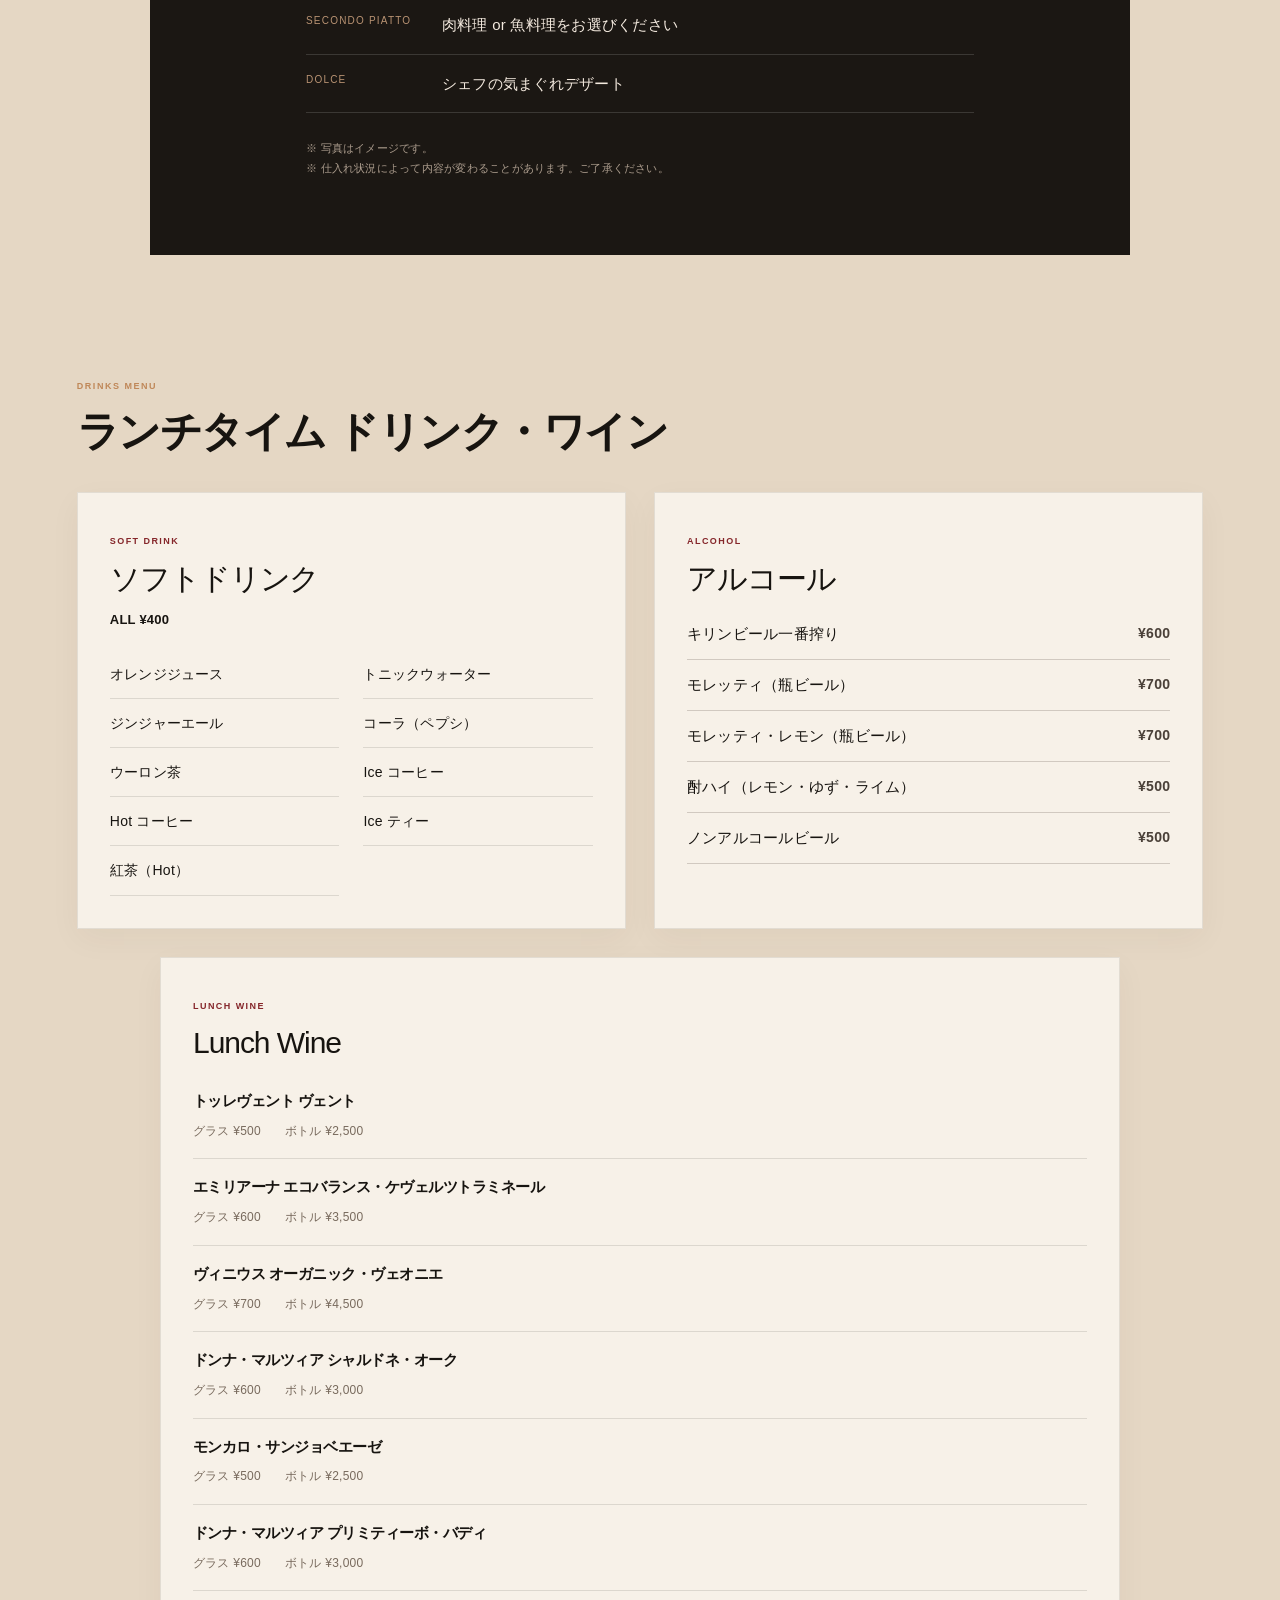
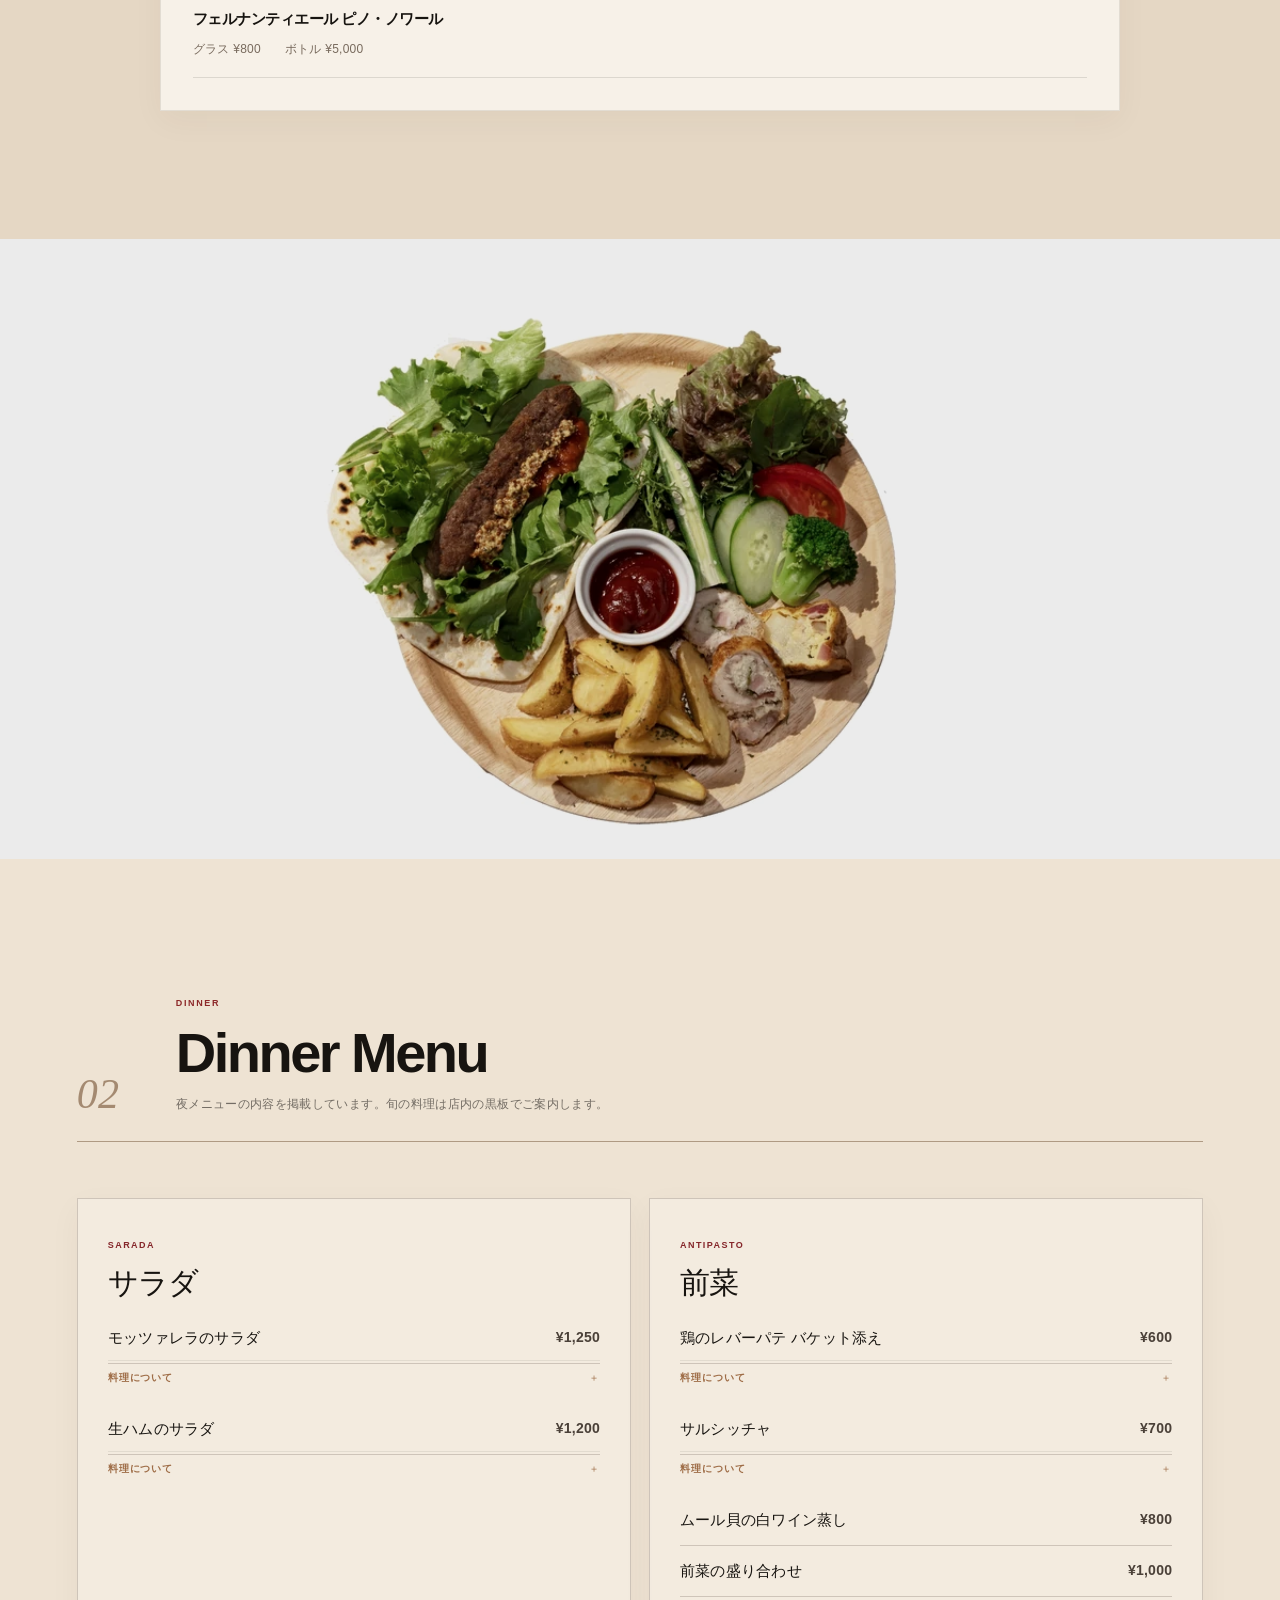
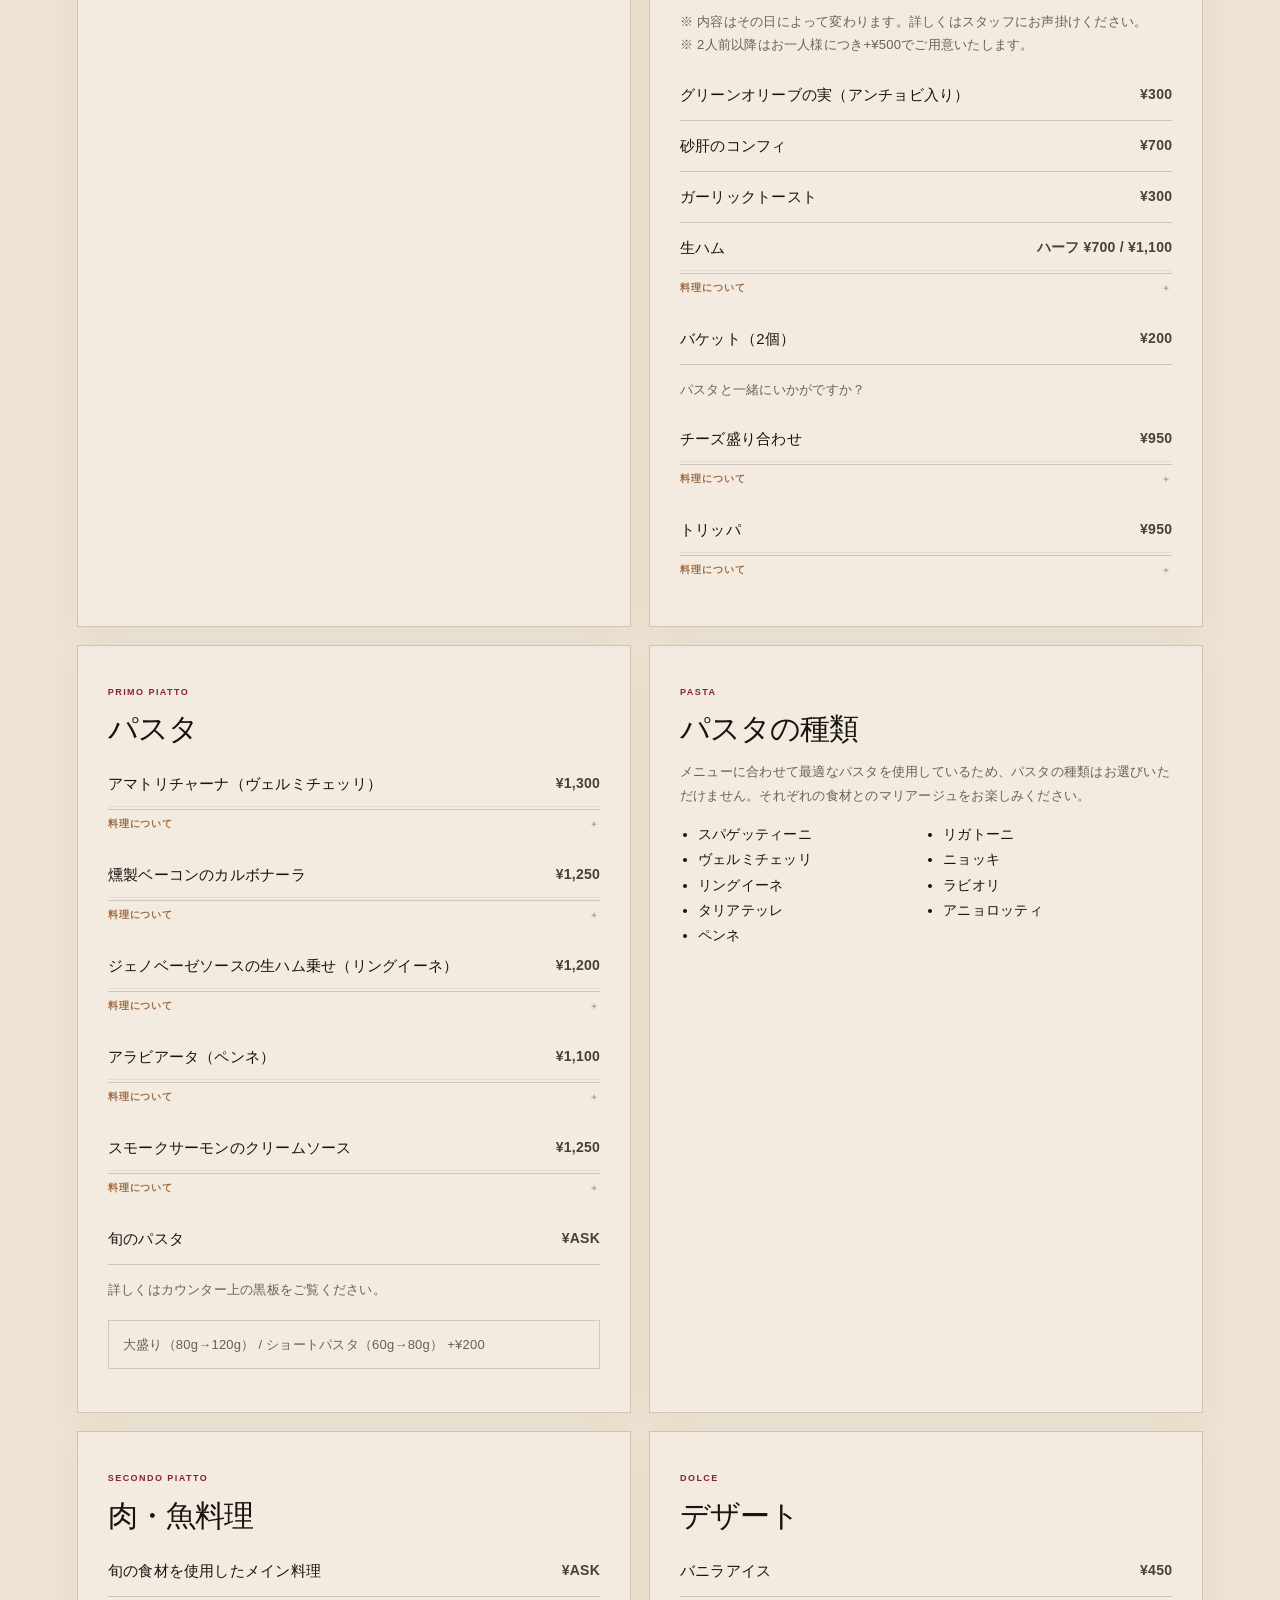
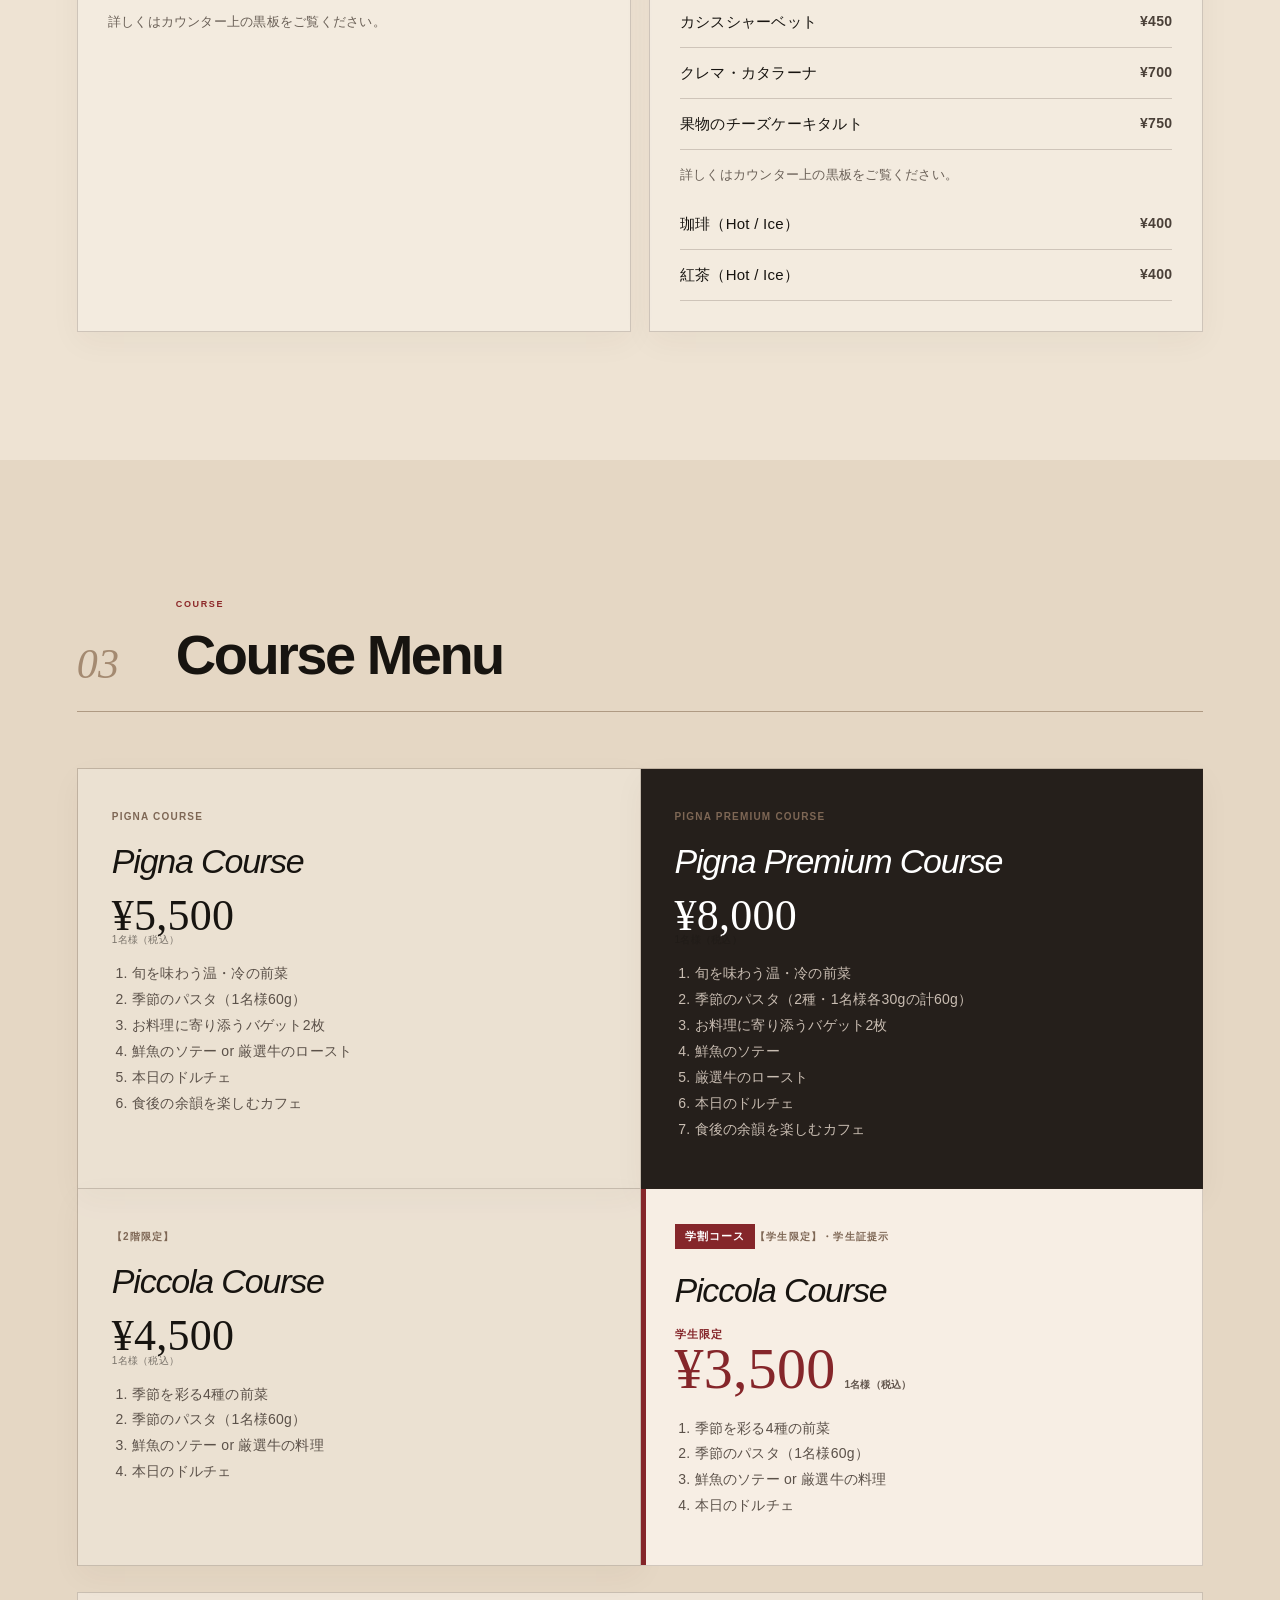
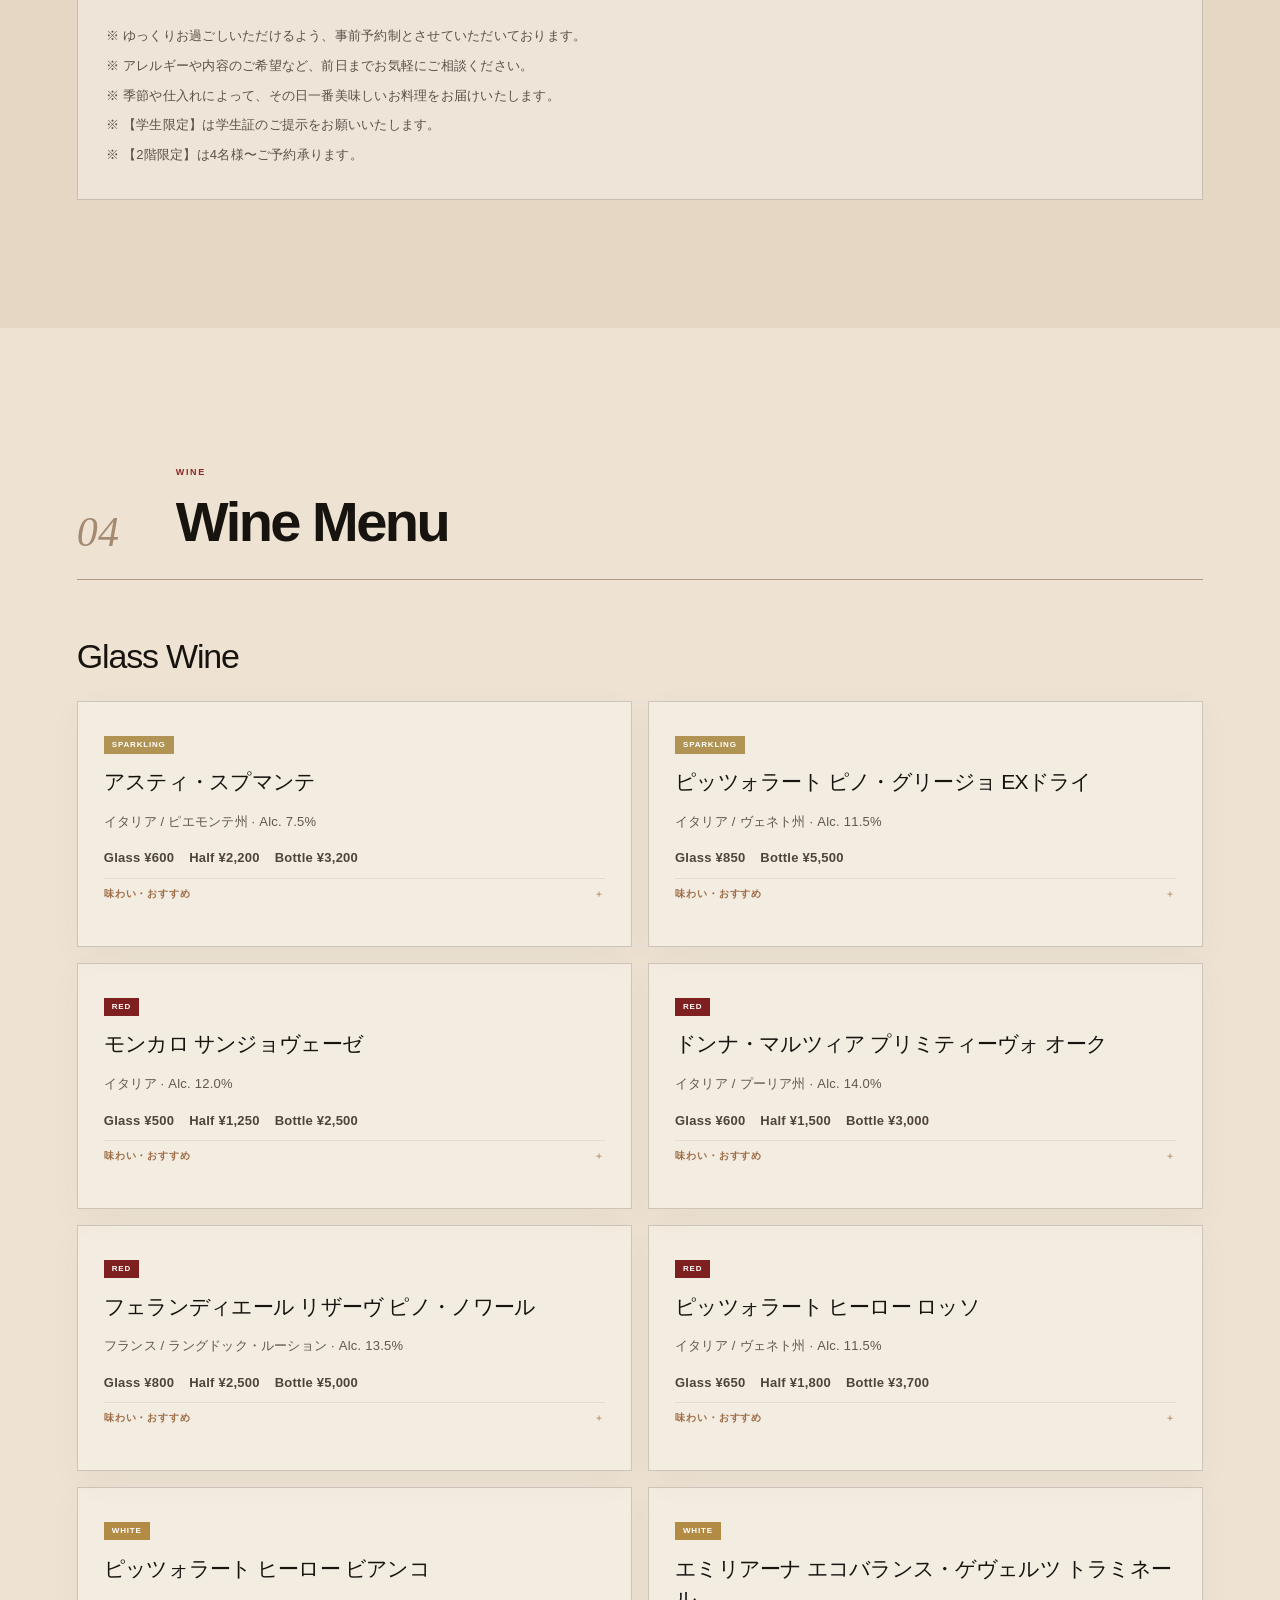
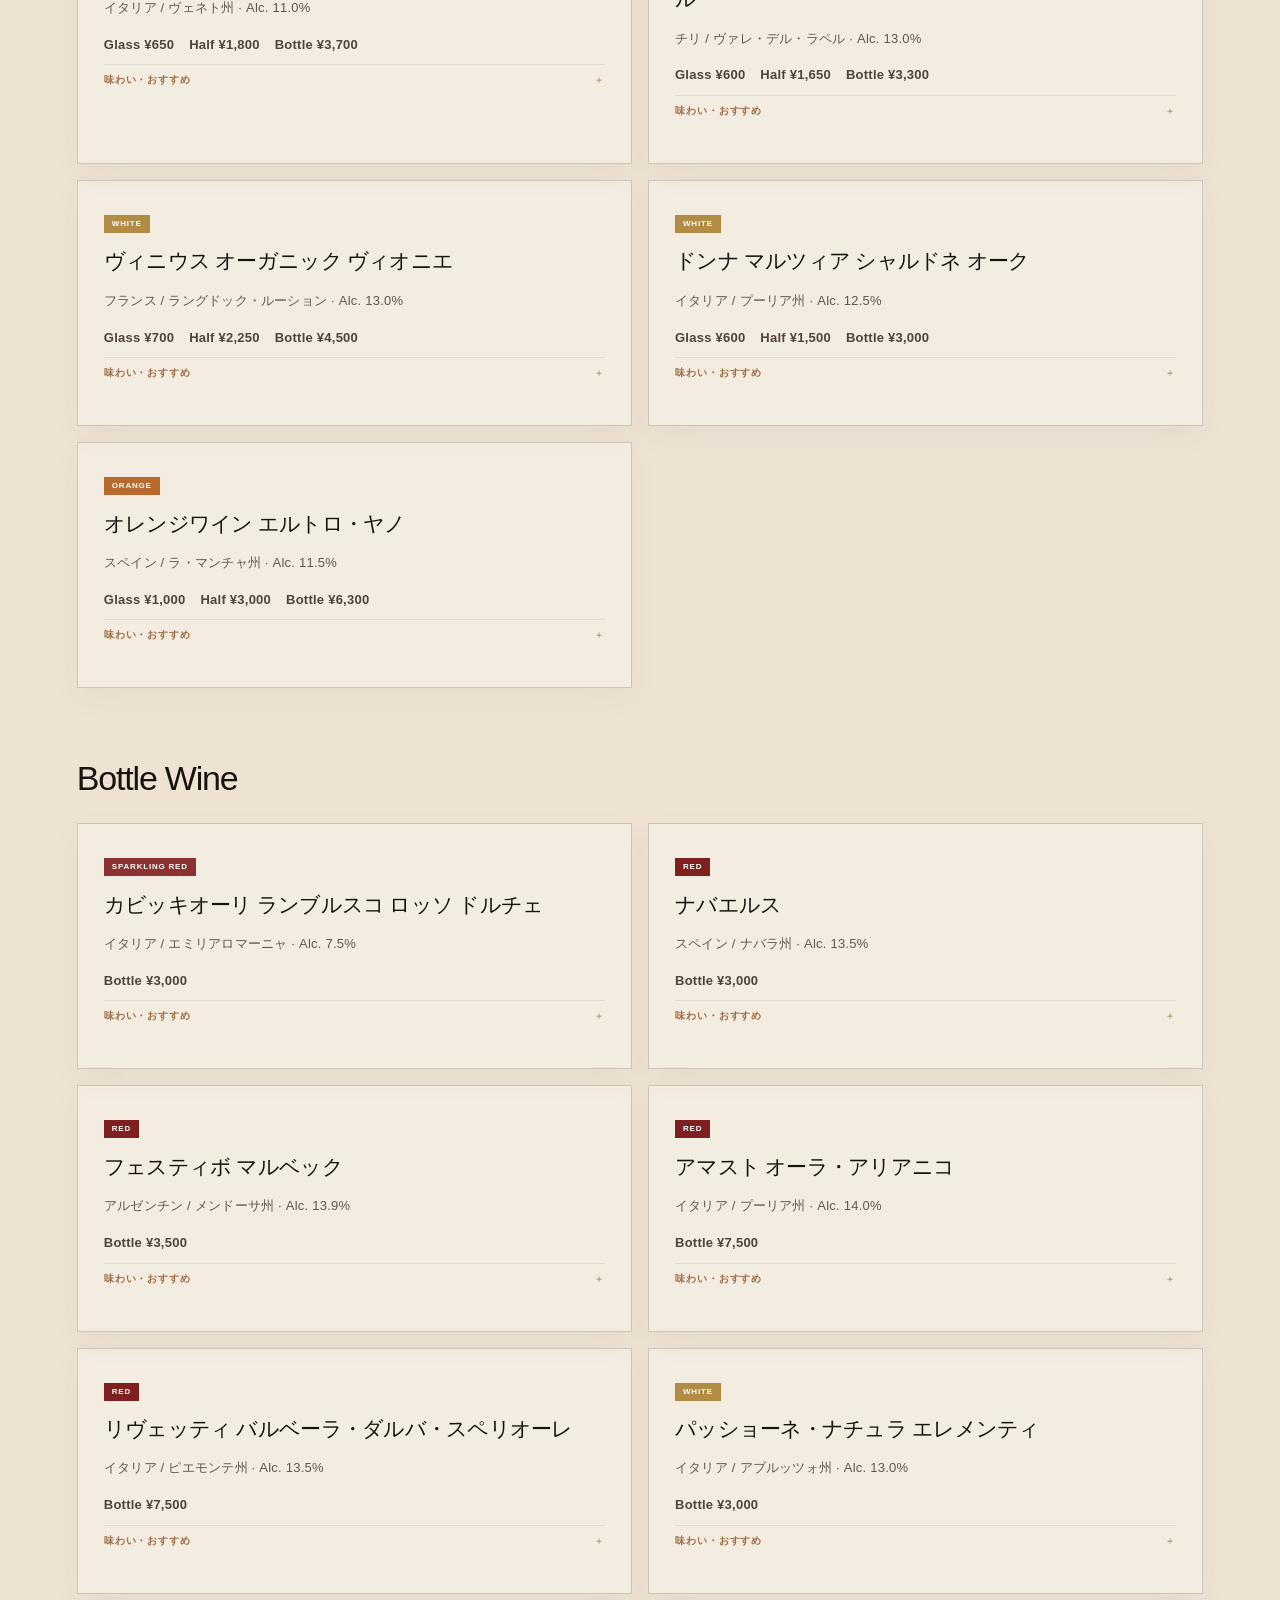
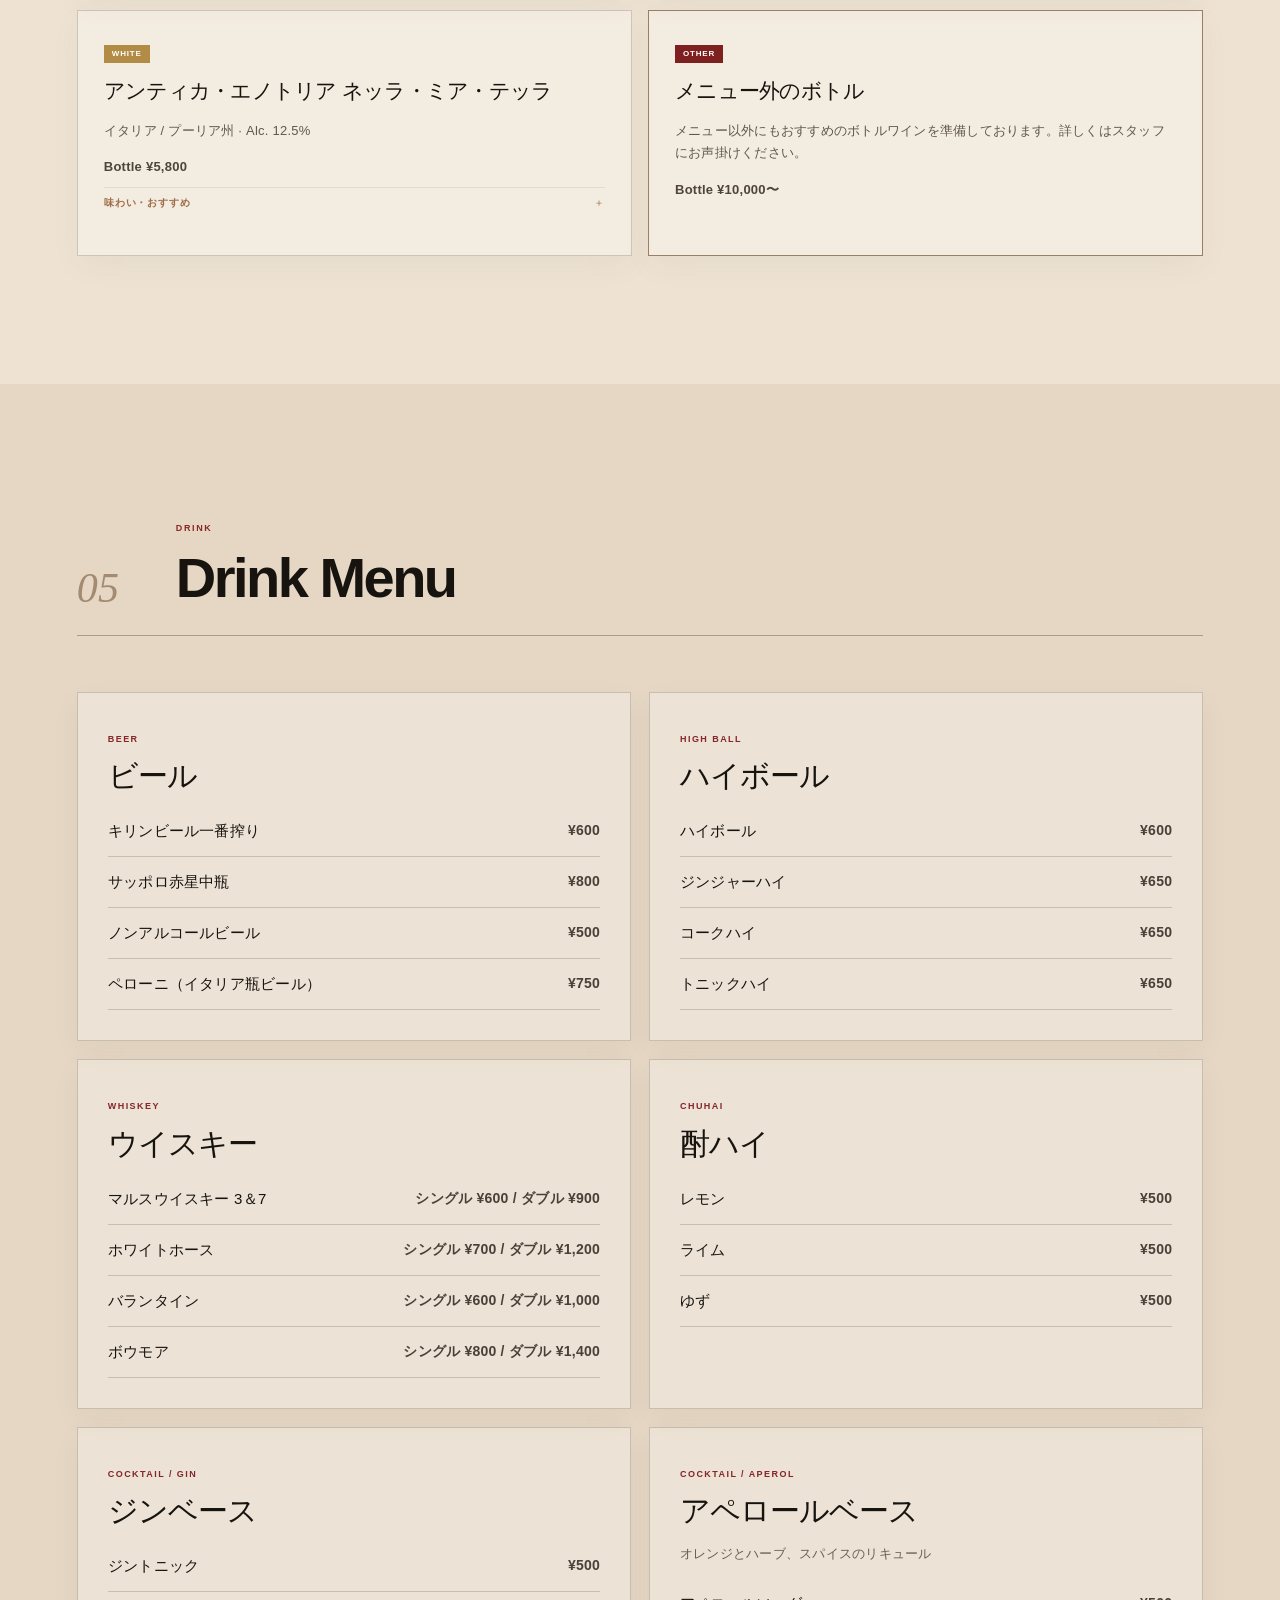
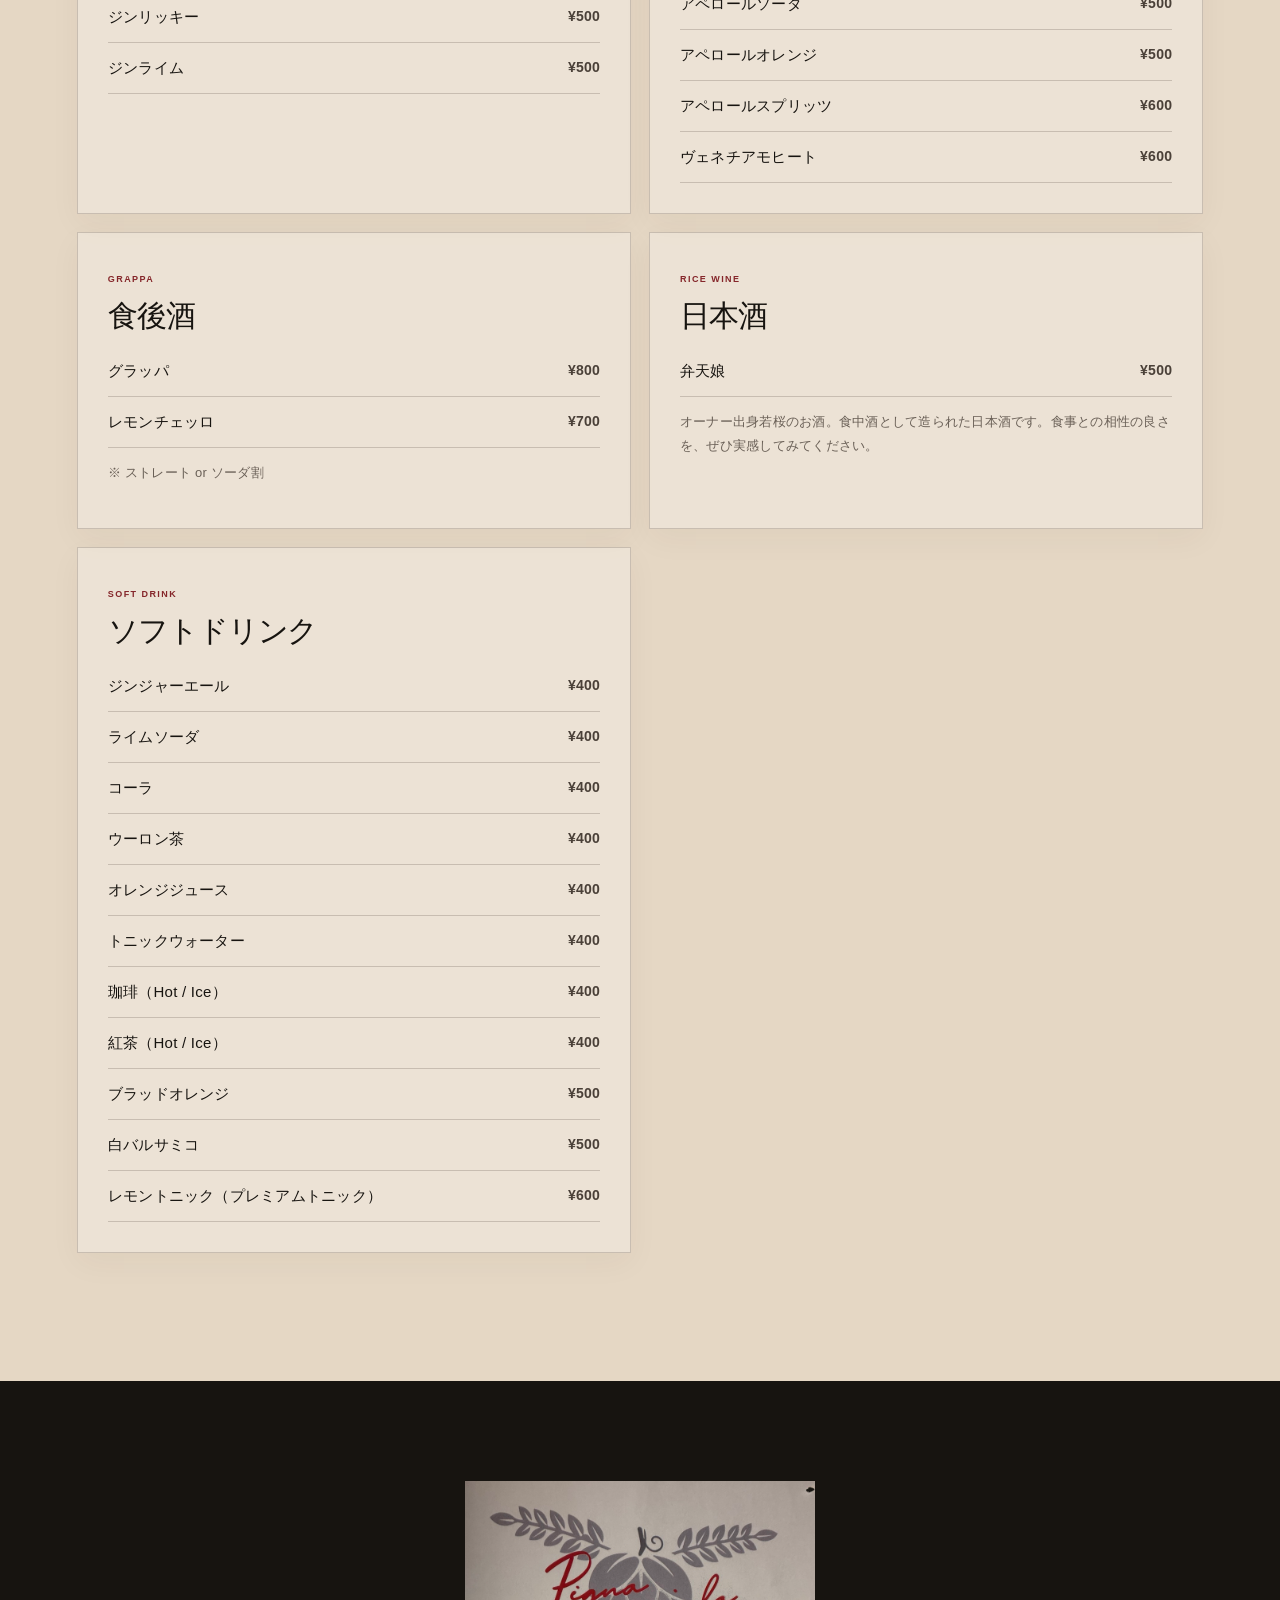
==== commit 1ebe0149: "ホームページを修正" ====
--- a/menu.html
+++ b/menu.html
@@ -10,7 +10,7 @@
 <body class="menu-page">
 <header class="site-header site-header--solid" id="top"><a class="brand" href="index.html"><span>Pigna piccola</span><small>TOTTORI · KOYAMA</small></a><button class="nav-toggle" type="button" aria-label="メニューを開く" aria-expanded="false"><i></i><i></i></button><nav class="global-nav"><a href="index.html#concept">コンセプト</a><a href="menu.html">メニュー</a><a href="index.html#course">コース</a><a href="index.html#access">店舗情報・アクセス</a><a href="https://www.instagram.com/pigna_piccola/" target="_blank" rel="noopener">Instagram</a><a class="reserve" href="tel:0857328663">ご予約</a></nav></header>
 <main>
-<section class="menu-hero menu-hero--food"><img src="images/official-course.webp" alt="Pigna piccola コース料理"><div class="menu-hero__veil"></div><div class="menu-hero__inner"><p>MENU BOOK</p><img src="images/logo-light.png" alt="Pigna piccola"><h1>メニュー</h1><span>Lunch / Dinner / Course / Wine / Drink</span></div></section>
+<section class="menu-hero menu-hero--food"><img src="images/official-pasta-lunch-a.webp" alt="Pigna piccola パスタランチ"><div class="menu-hero__veil"></div><div class="menu-hero__inner"><p>MENU BOOK</p><img src="images/logo-light.png" alt="Pigna piccola"><h1>メニュー</h1><span>Lunch / Dinner / Course / Wine / Drink</span></div></section>
 
 <nav class="menu-jump" aria-label="メニュー内ナビゲーション"><a href="#lunch">ランチ</a><a href="#dinner">ディナー</a><a href="#course">コース</a><a href="#wine">ワイン</a><a href="#drink">ドリンク</a></nav>
 <div class="menu-intro section"><p>店頭メニューをもとに、現在確認できる内容を掲載しています。</p><p>価格・内容は季節や仕入れにより変更となる場合があります。</p></div>
@@ -37,10 +37,8 @@
 <div class="menu-note-card"><small>TAKEOUT</small><h3>ピアディーナはテイクアウト可能</h3><p>テイクアウトの場合はドリンクは付きません。店頭、お電話にて受付ております。</p><a href="tel:0857328663">0857-32-8663 ↗</a></div>
 </div>
 
-<div class="lunch-course-feature reveal">
-  <div class="lunch-course-feature__image">
-    <img src="images/official-course.webp" alt="ランチコース料理" loading="lazy">
-  </div>
+<div class="lunch-course-feature lunch-course-feature--no-photo reveal">
+  
   <div class="lunch-course-feature__copy">
     <small>LUNCH COURSE</small>
     <h3>ランチコース</h3>
@@ -100,7 +98,7 @@
 </div>
 </section>
 <figure class="menu-divider-photo reveal">
-  <img src="images/official-pasta-cacio.webp" alt="Pigna piccola パスタ料理" loading="lazy">
+  <img src="images/official-piadina-pork.webp" alt="Pigna piccola ピアディーナ" loading="lazy">
 </figure>
 <section class="full-menu section paper-alt" id="dinner">
 <div class="menu-section-title"><span>02</span><div><small>DINNER</small><h2>Dinner Menu</h2><p class="menu-source-note">夜メニューの内容を掲載しています。旬の料理は店内の黒板でご案内します。</p></div></div>
--- a/css/style.css
+++ b/css/style.css
@@ -2010,3 +2010,290 @@
     grid-template-rows:300px 170px;
   }
 }
+
+
+/* =====================================================================
+   V25 — 実写真のみ / 巨大見出しと重複CTAを整理
+   ===================================================================== */
+
+/* 日本語見出しをよりコンパクトに */
+:root{
+  --jp-compact:"Hiragino Sans","Yu Gothic UI","Yu Gothic",Meiryo,sans-serif;
+}
+
+.motto__title h2,
+.menu-editorial__copy h2,
+.lunch-course-teaser h2,
+.official-menu-gallery__head h2,
+.course__head h2,
+.space-section__head h2,
+.menu-section-title h2,
+.lunch-course-feature__copy h3{
+  font-family:var(--jp-compact) !important;
+  font-style:normal !important;
+  font-weight:600 !important;
+  letter-spacing:-.045em !important;
+}
+
+/* SPACE — 巨大な「店内・お席」をやめる */
+.space-section{
+  padding-top:clamp(68px,7vw,100px);
+}
+
+.space-section__head{
+  justify-content:flex-start;
+  align-items:flex-end;
+  gap:34px;
+  margin-bottom:28px;
+}
+
+.space-section__head > div{
+  display:flex;
+  align-items:baseline;
+  gap:18px;
+}
+
+.space-section__head h2{
+  font-size:clamp(32px,4vw,52px) !important;
+  line-height:1 !important;
+  margin:0;
+}
+
+.space-section__head p{
+  margin:0;
+  font:600 10px/1 var(--jp-compact);
+  letter-spacing:.12em;
+  color:#8c7562;
+}
+
+.space-section__main figure{
+  height:min(55vw,620px);
+}
+
+/* メニュー紹介の写真も、コースのイメージ写真ではなく実メニュー写真 */
+.menu-editorial{
+  min-height:620px;
+}
+
+.menu-editorial__visual{
+  min-height:620px;
+}
+
+.menu-editorial__visual img{
+  object-position:center 58%;
+}
+
+.menu-editorial__copy h2{
+  font-size:clamp(34px,4.3vw,54px) !important;
+}
+
+/* ランチコースは写真を載せず、内容と価格だけで見せる */
+.lunch-course-feature--no-photo{
+  display:block !important;
+  max-width:980px;
+  margin-left:auto;
+  margin-right:auto;
+  background:#1b1713;
+}
+
+.lunch-course-feature--no-photo .lunch-course-feature__copy{
+  max-width:820px;
+  margin:auto;
+  padding:clamp(46px,6vw,76px);
+}
+
+.lunch-course-feature--no-photo .lunch-course-feature__copy h3{
+  font-size:clamp(32px,4vw,48px) !important;
+}
+
+/* メニュー頁Heroも縦に大きくしすぎない */
+.menu-hero{
+  height:42vh !important;
+  min-height:330px !important;
+}
+
+.menu-hero--food>img:first-child{
+  object-position:center 60% !important;
+  filter:saturate(.85) contrast(1.03) brightness(.5) !important;
+}
+
+.menu-hero__inner h1{
+  font-size:clamp(36px,5vw,54px) !important;
+}
+
+/* 料理ギャラリーも見出しを小さく */
+.official-menu-gallery--editorial .official-menu-gallery__head h2{
+  font-size:clamp(32px,4vw,48px) !important;
+}
+
+/* Courseの巨大見出しも縮小 */
+.course__head h2{
+  font-size:clamp(38px,5vw,64px) !important;
+  line-height:1 !important;
+}
+
+/* mobile */
+@media(max-width:640px){
+  .space-section__head{
+    display:block;
+  }
+
+  .space-section__head small{
+    display:block;
+    margin-bottom:12px;
+  }
+
+  .space-section__head > div{
+    display:flex;
+    justify-content:space-between;
+  }
+
+  .space-section__head h2{
+    font-size:34px !important;
+  }
+
+  .space-section__main figure{
+    height:64vw;
+  }
+
+  .menu-editorial,
+  .menu-editorial__visual{
+    min-height:0;
+  }
+
+  .menu-editorial__visual{
+    height:64vw;
+  }
+
+  .menu-editorial__copy h2{
+    font-size:34px !important;
+  }
+
+  .course__head h2{
+    font-size:38px !important;
+  }
+
+  .menu-hero__inner h1{
+    font-size:40px !important;
+  }
+}
+
+
+/* =====================================================================
+   V26 — 本日の黒板メニュー（Supabase連携）
+   ===================================================================== */
+.blackboard-section{
+  background:#f1e8dc;
+  padding:clamp(72px,8vw,124px) clamp(18px,5vw,76px);
+  color:#181410;
+}
+.blackboard-section__head{
+  max-width:1180px;
+  margin:0 auto 28px;
+  display:flex;
+  justify-content:space-between;
+  align-items:flex-end;
+  gap:28px;
+}
+.blackboard-section__head small{
+  display:block;
+  margin-bottom:12px;
+  font:700 9px/1 var(--sans);
+  letter-spacing:.18em;
+  color:#a86635;
+}
+.blackboard-section__head h2{
+  margin:0;
+  font-family:var(--jp-compact, var(--jp));
+  font-size:clamp(34px,4.6vw,58px);
+  line-height:1.08;
+  font-weight:600;
+  letter-spacing:-.045em;
+}
+.blackboard-section__updated{
+  flex:none;
+  margin:0 0 5px;
+  padding:10px 14px;
+  border:1px solid rgba(24,20,16,.18);
+  border-radius:999px;
+  font:600 12px/1 var(--jp-compact, var(--jp));
+  letter-spacing:.01em;
+  color:#5b4d42;
+  background:rgba(255,255,255,.38);
+}
+.blackboard-section__frame{
+  max-width:1180px;
+  margin:0 auto;
+  min-height:420px;
+  background:#151411;
+  display:grid;
+  place-items:center;
+  overflow:hidden;
+  box-shadow:0 18px 54px rgba(31,23,17,.14);
+}
+.blackboard-section__frame img{
+  display:block;
+  width:100%;
+  max-height:900px;
+  object-fit:contain;
+  background:#151411;
+}
+.blackboard-section__frame img[hidden]{display:none}
+.blackboard-section__placeholder{
+  width:100%;
+  min-height:420px;
+  padding:52px 24px;
+  display:flex;
+  flex-direction:column;
+  justify-content:center;
+  align-items:center;
+  text-align:center;
+  color:#f2eadf;
+}
+.blackboard-section__placeholder[hidden]{display:none}
+.blackboard-section__placeholder span{
+  margin-bottom:17px;
+  font:700 9px/1 var(--sans);
+  letter-spacing:.2em;
+  color:#c58b58;
+}
+.blackboard-section__placeholder strong{
+  font:600 clamp(28px,4vw,48px)/1.15 var(--jp-compact, var(--jp));
+  letter-spacing:-.04em;
+}
+.blackboard-section__placeholder p{
+  margin:17px 0 0;
+  color:#bfb4a9;
+  font-size:13px;
+}
+.blackboard-section__foot{
+  max-width:1180px;
+  margin:20px auto 0;
+  display:flex;
+  justify-content:space-between;
+  align-items:flex-start;
+  gap:24px;
+}
+.blackboard-section__foot p{
+  margin:0;
+  color:#6e5d50;
+  font-size:12px;
+  line-height:1.8;
+}
+.blackboard-section__foot a{
+  flex:none;
+  color:#181410;
+  text-decoration:none;
+  font:600 13px/1.5 var(--jp-compact, var(--jp));
+  border-bottom:1px solid rgba(24,20,16,.32);
+}
+@media(max-width:700px){
+  .blackboard-section{padding:64px 16px 72px}
+  .blackboard-section__head{display:block;margin-bottom:20px}
+  .blackboard-section__head h2{font-size:36px}
+  .blackboard-section__updated{display:inline-block;margin-top:18px;font-size:11px}
+  .blackboard-section__frame{min-height:300px}
+  .blackboard-section__placeholder{min-height:300px;padding:40px 20px}
+  .blackboard-section__foot{display:block;margin-top:17px}
+  .blackboard-section__foot a{display:inline-block;margin-top:14px}
+}
